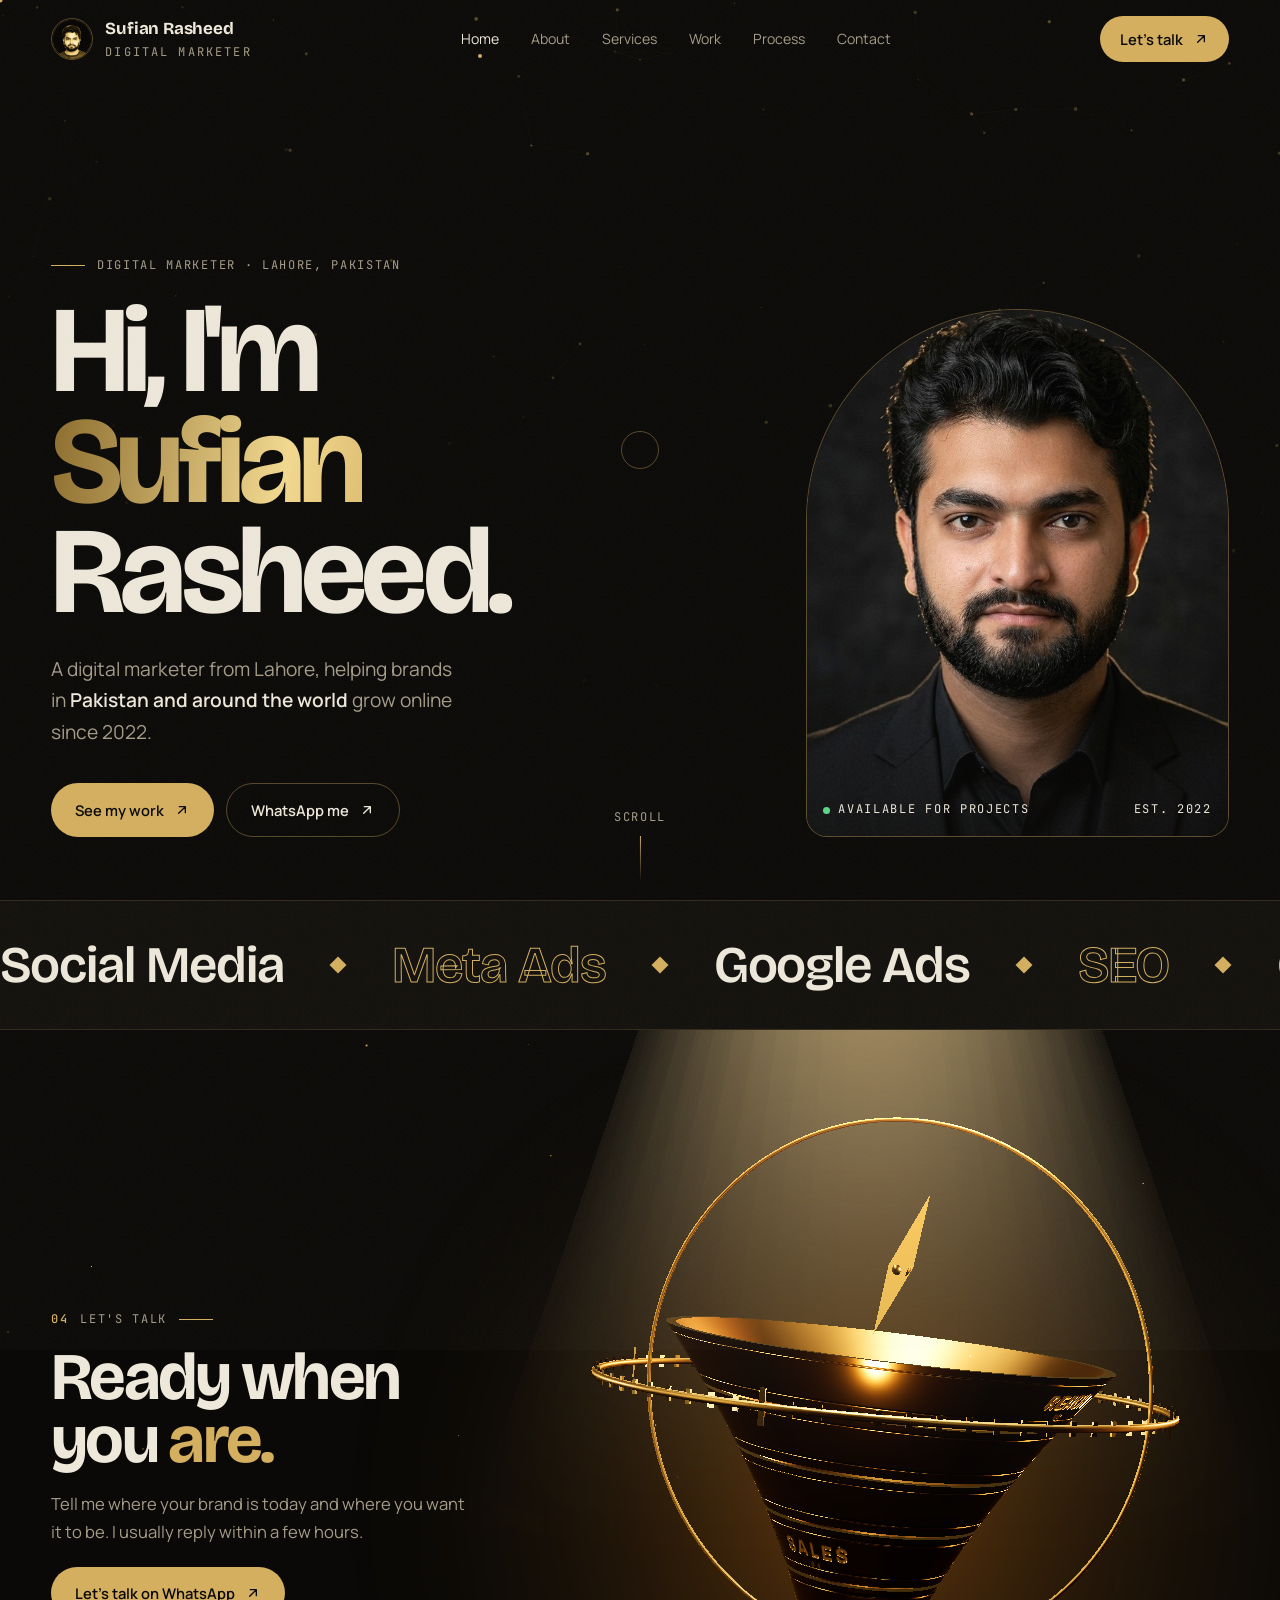
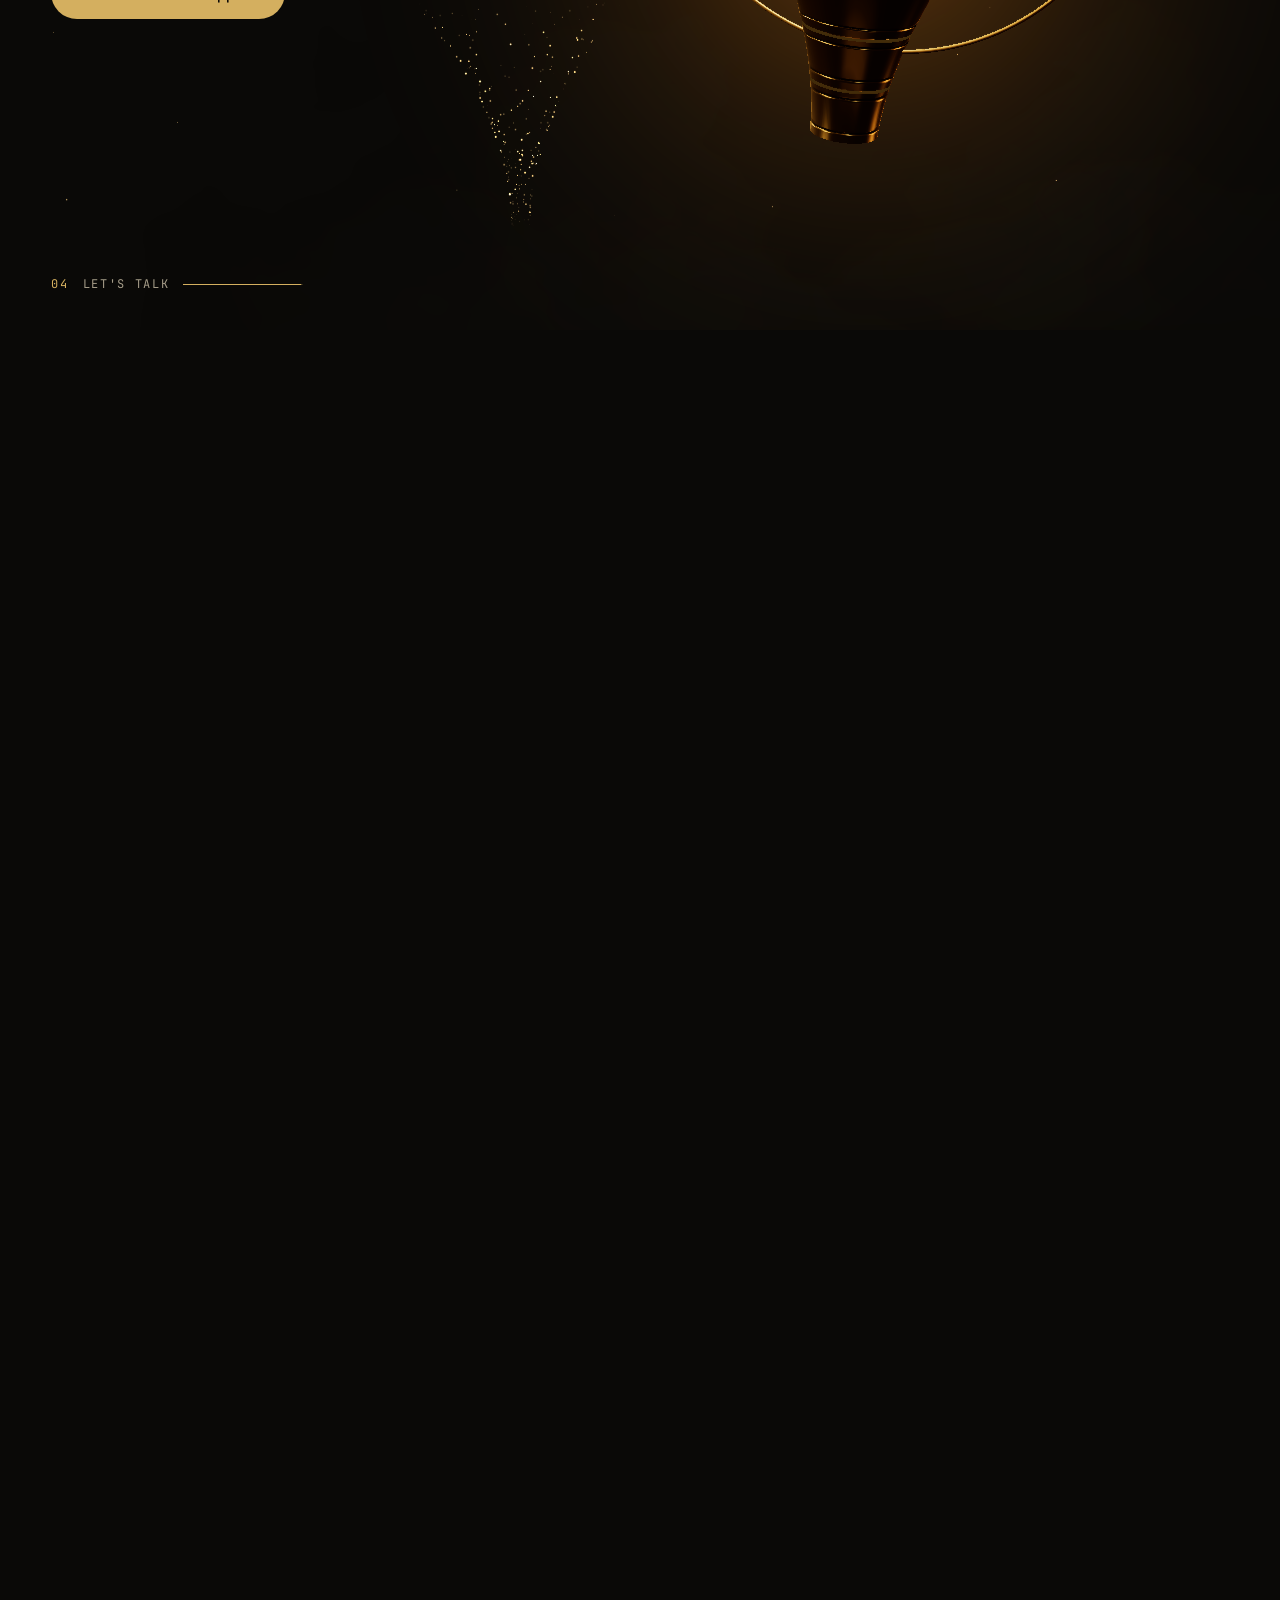
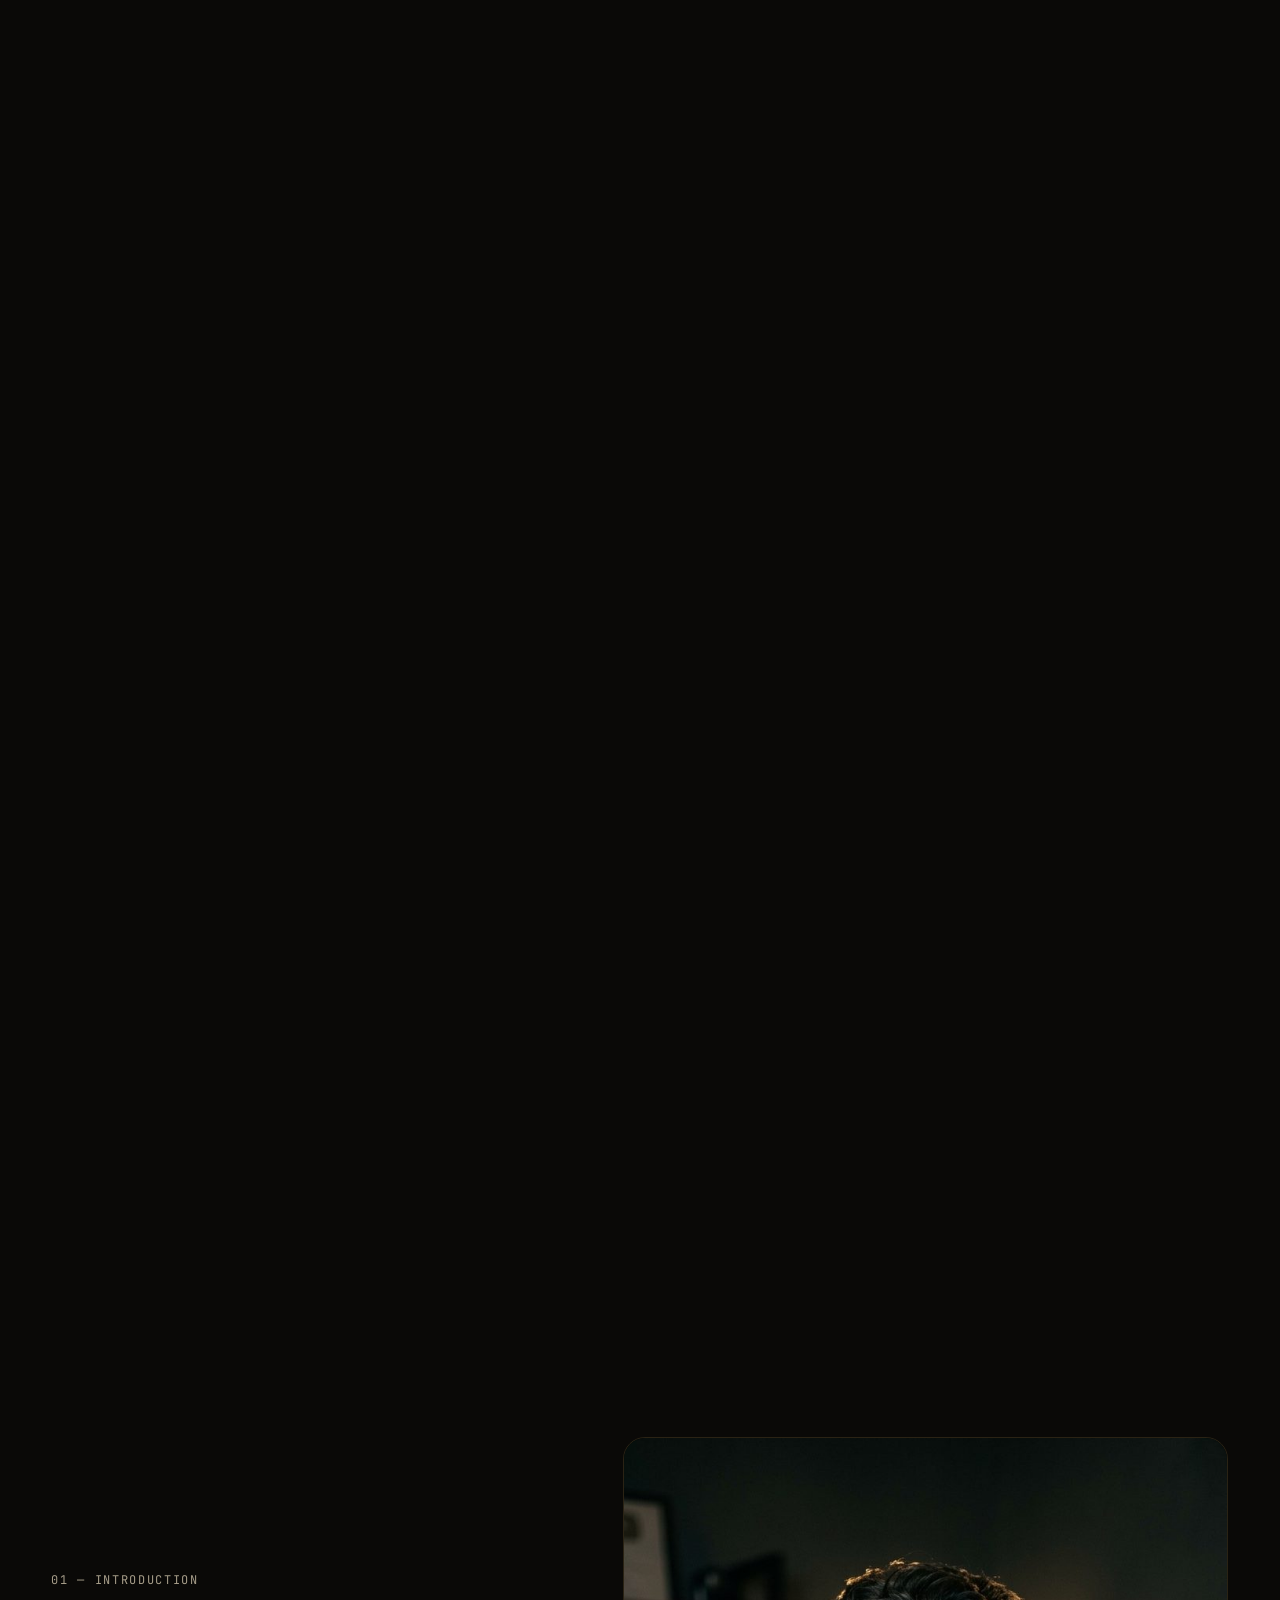
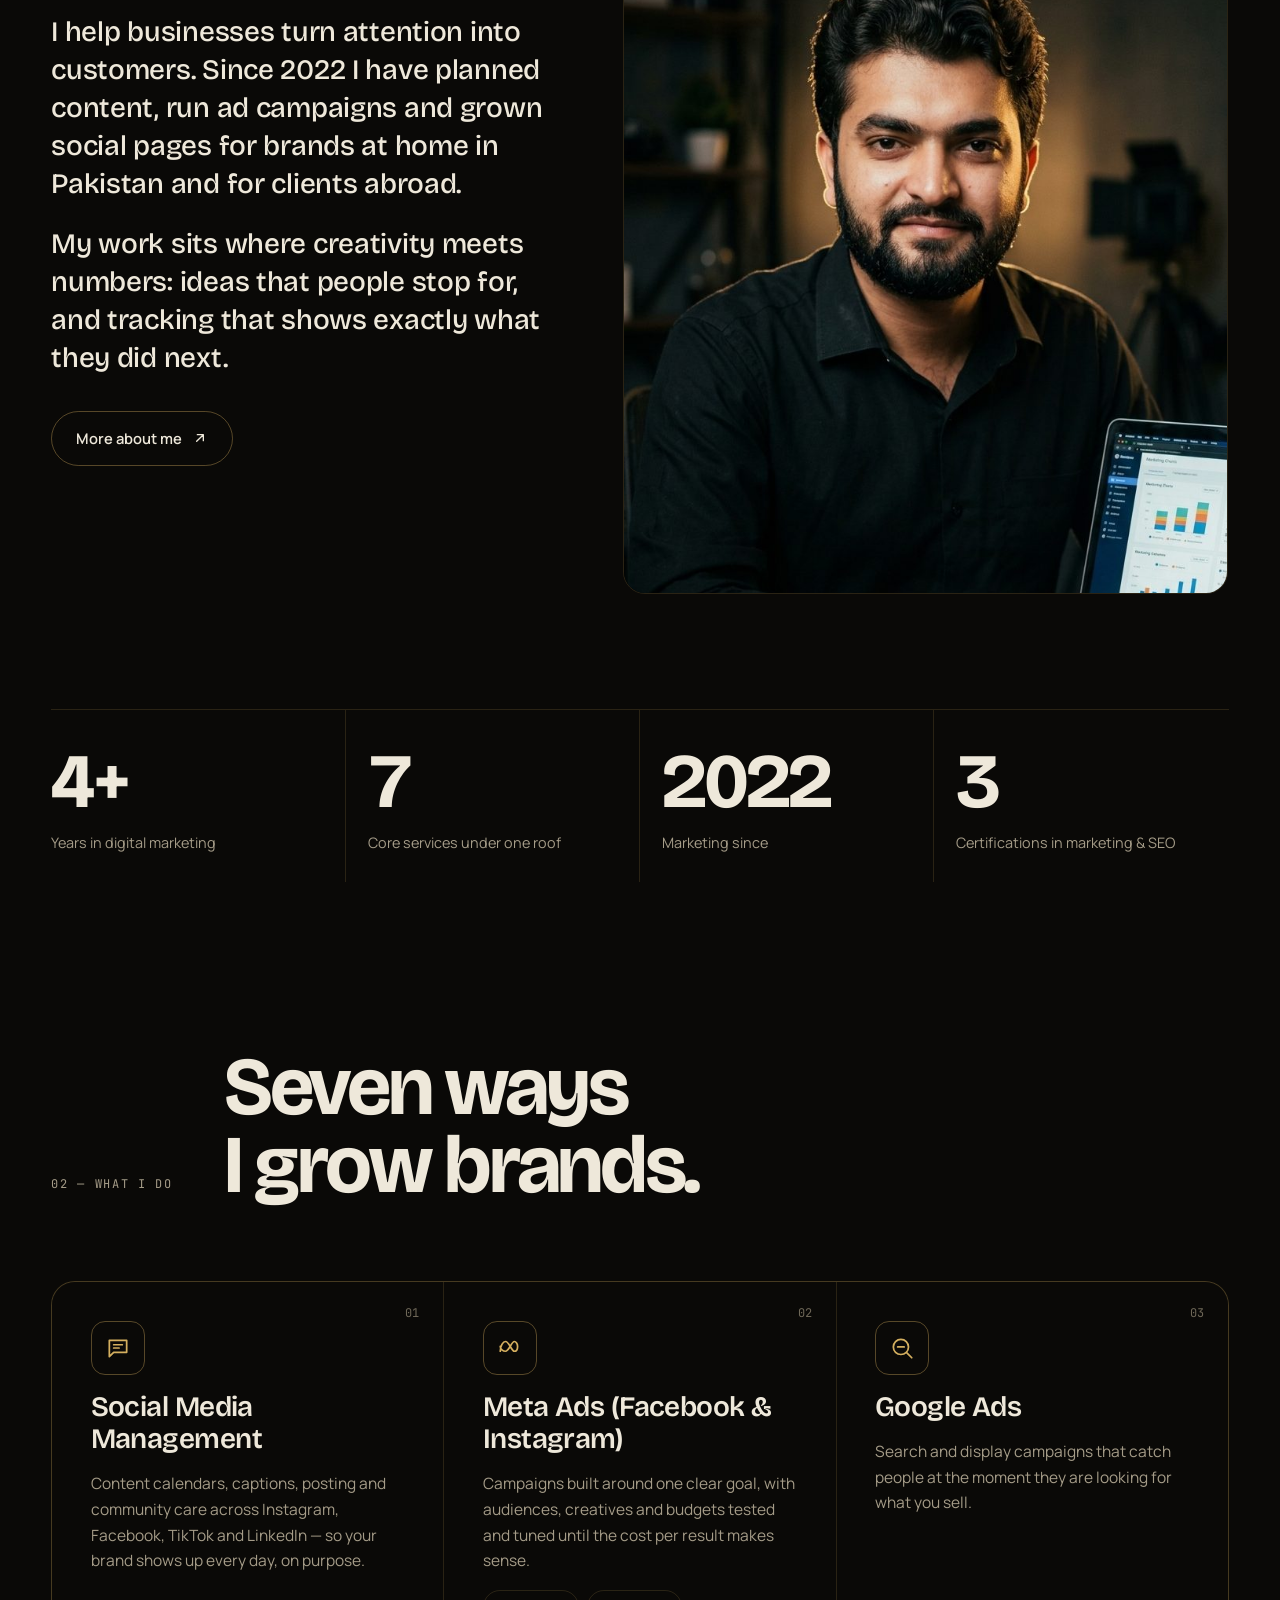
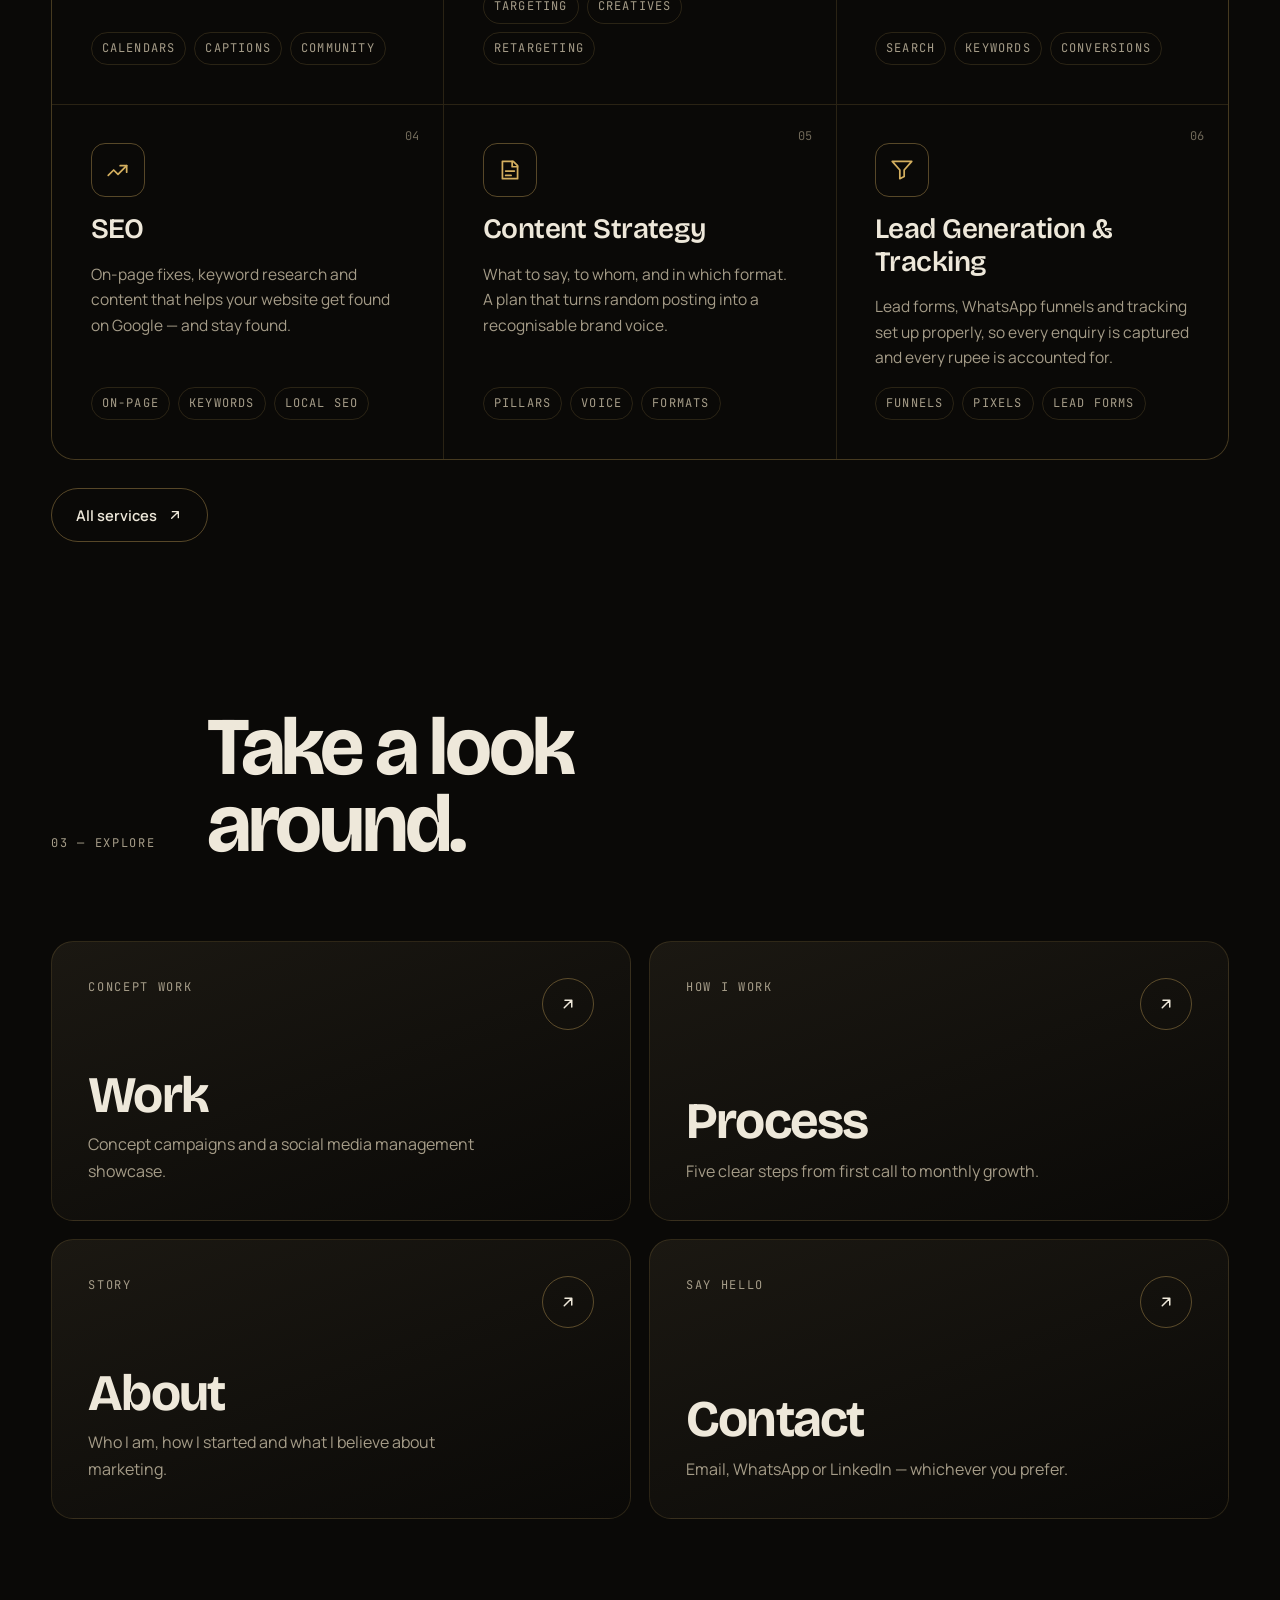
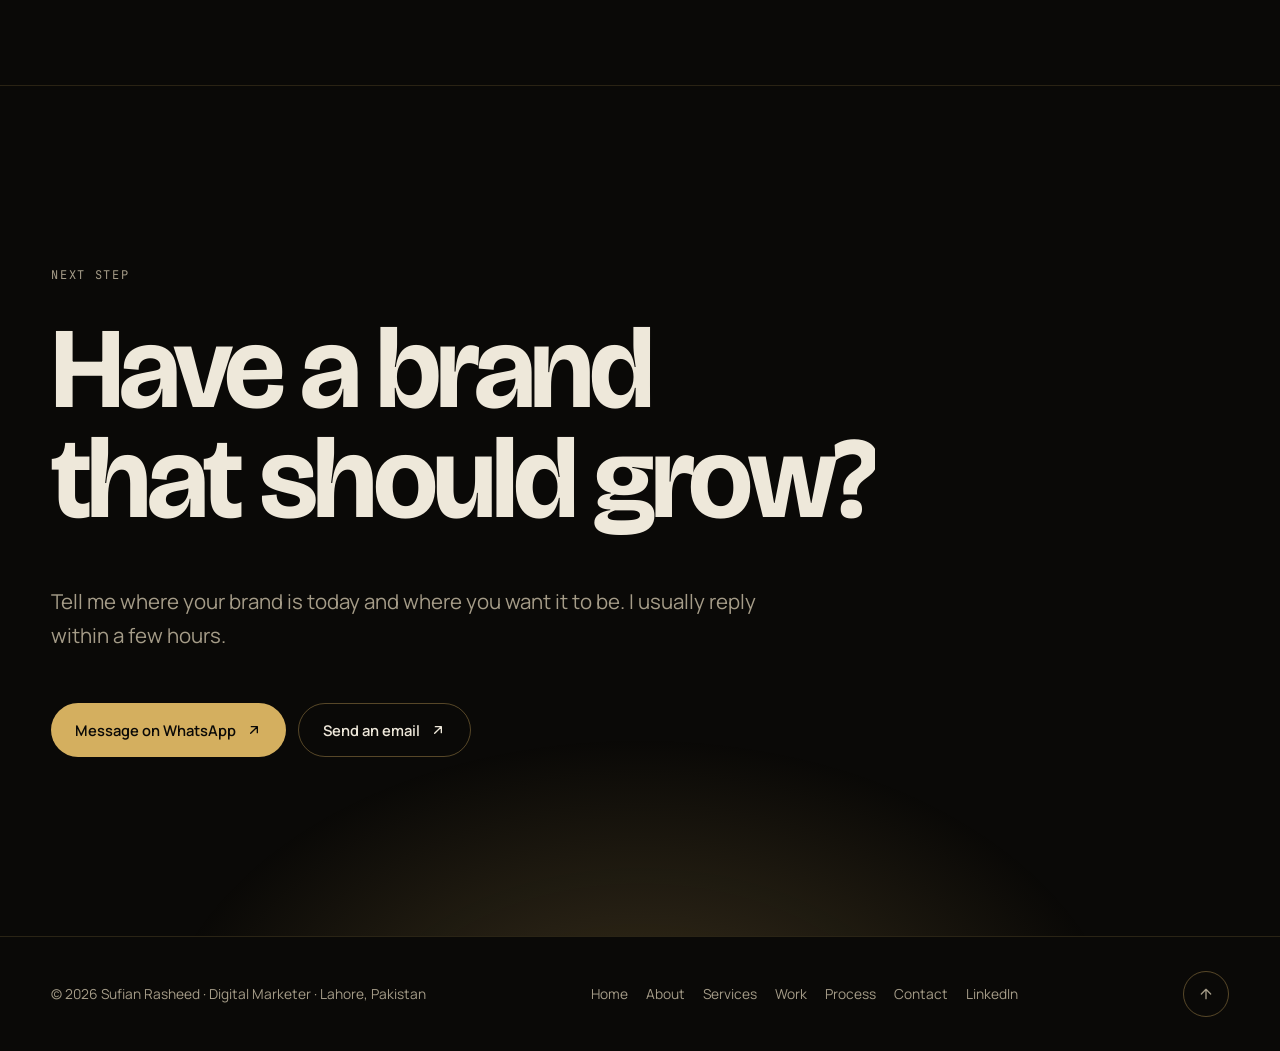
==== index.html @ e9efc665 "Cinematic gold funnel-compass: 4-chapter WebGL story on home, shared 3D runtime on inner pages, Abou" ====
<!doctype html>
<html lang="en">
<head>
<meta charset="utf-8">
<meta name="viewport" content="width=device-width, initial-scale=1, viewport-fit=cover">
<title>Sufian Rasheed | Digital Marketer in Lahore, Pakistan</title>
<meta name="description" content="Sufian Rasheed is a digital marketer in Lahore, Pakistan, helping brands grow with social media, Meta and Google Ads, SEO and lead generation since 2022.">
<meta name="theme-color" content="#0a0907">
<link rel="canonical" href="https://sufianrasheed.com/">
<meta property="og:type" content="profile">
<meta property="profile:first_name" content="Sufian">
<meta property="profile:last_name" content="Rasheed">
<meta property="og:site_name" content="Sufian Rasheed">
<meta property="og:locale" content="en_PK">
<meta property="og:title" content="Sufian Rasheed | Digital Marketer in Lahore, Pakistan">
<meta property="og:description" content="Sufian Rasheed is a digital marketer in Lahore, Pakistan, helping brands grow with social media, Meta and Google Ads, SEO and lead generation since 2022.">
<meta property="og:url" content="https://sufianrasheed.com/">
<meta property="og:image" content="https://sufianrasheed.com/assets/img/og.jpg">
<meta property="og:image:width" content="1200"><meta property="og:image:height" content="630">
<meta property="og:image:alt" content="Sufian Rasheed, digital marketer in Lahore, Pakistan">
<meta name="twitter:card" content="summary_large_image">
<meta name="twitter:title" content="Sufian Rasheed | Digital Marketer in Lahore, Pakistan">
<meta name="twitter:description" content="Sufian Rasheed is a digital marketer in Lahore, Pakistan, helping brands grow with social media, Meta and Google Ads, SEO and lead generation since 2022.">
<link rel="icon" type="image/png" sizes="32x32" href="assets/img/favicon-32.png">
<link rel="icon" type="image/png" sizes="192x192" href="assets/img/favicon-192.png">
<link rel="apple-touch-icon" href="assets/img/apple-touch-icon.png">
<link rel="preconnect" href="https://fonts.googleapis.com">
<link rel="preconnect" href="https://fonts.gstatic.com" crossorigin>
<link href="https://fonts.googleapis.com/css2?family=Bricolage+Grotesque:opsz,wght@12..96,500;12..96,600;12..96,700&family=JetBrains+Mono:wght@400;500&family=Manrope:wght@400;500;600;700&display=swap" rel="stylesheet">
<link rel="stylesheet" href="css/style.css?v=4">
<script>try{if(!matchMedia("(prefers-reduced-motion: reduce)").matches)document.documentElement.classList.add("sr-motion")}catch(e){}</script>
<script type="application/ld+json">{"@context":"https://schema.org","@graph":[{"@type":"Person","@id":"https://sufianrasheed.com/#person","name":"Sufian Rasheed","jobTitle":"Digital Marketer","description":"Digital marketer in Lahore, Pakistan working with brands in Pakistan and abroad since 2022.","image":"https://sufianrasheed.com/assets/img/portrait.jpg","url":"https://sufianrasheed.com/","email":"mailto:sufianrasheed3201@gmail.com","telephone":"+92 309 9352267","address":{"@type":"PostalAddress","addressLocality":"Lahore","addressRegion":"Punjab","addressCountry":"PK"},"homeLocation":{"@type":"City","name":"Lahore"},"knowsAbout":["Digital marketing","Social media management","Meta Ads","Facebook ads","Instagram ads","Google Ads","Search engine optimization","Content strategy","Lead generation","Conversion tracking","Performance reporting"],"knowsLanguage":["English","Urdu"],"hasCredential":[{"@type":"EducationalOccupationalCredential","name":"Social Media Marketing","credentialCategory":"Professional certification"},{"@type":"EducationalOccupationalCredential","name":"Search Engine Optimization","credentialCategory":"Professional certification"},{"@type":"EducationalOccupationalCredential","name":"MS Office","credentialCategory":"Professional certification"}],"makesOffer":[{"@type":"Offer","itemOffered":{"@type":"Service","name":"Social Media Management","areaServed":["Pakistan","Worldwide"]}},{"@type":"Offer","itemOffered":{"@type":"Service","name":"Meta Ads (Facebook & Instagram)","areaServed":["Pakistan","Worldwide"]}},{"@type":"Offer","itemOffered":{"@type":"Service","name":"Google Ads","areaServed":["Pakistan","Worldwide"]}},{"@type":"Offer","itemOffered":{"@type":"Service","name":"SEO","areaServed":["Pakistan","Worldwide"]}},{"@type":"Offer","itemOffered":{"@type":"Service","name":"Content Strategy","areaServed":["Pakistan","Worldwide"]}},{"@type":"Offer","itemOffered":{"@type":"Service","name":"Lead Generation & Tracking","areaServed":["Pakistan","Worldwide"]}},{"@type":"Offer","itemOffered":{"@type":"Service","name":"Performance Reports","areaServed":["Pakistan","Worldwide"]}}],"sameAs":["https://www.linkedin.com/in/sufianrasheed"]},{"@type":"WebSite","@id":"https://sufianrasheed.com/#website","url":"https://sufianrasheed.com/","name":"Sufian Rasheed","publisher":{"@id":"https://sufianrasheed.com/#person"},"inLanguage":"en"},{"@type":"ProfilePage","@id":"https://sufianrasheed.com/#page","url":"https://sufianrasheed.com/","name":"Sufian Rasheed | Digital Marketer in Lahore, Pakistan","description":"Sufian Rasheed is a digital marketer in Lahore, Pakistan, helping brands grow with social media, Meta and Google Ads, SEO and lead generation since 2022.","isPartOf":{"@id":"https://sufianrasheed.com/#website"},"inLanguage":"en","mainEntity":{"@id":"https://sufianrasheed.com/#person"}}]}</script>
<noscript><style>.loader,.curtain,.cursor{display:none!important}</style></noscript>
</head>
<body>
<div class="loader" aria-hidden="true"><div class="loader__inner">
  <img class="loader__logo" src="assets/img/logo.png" alt="">
  <div class="loader__name"><span>Sufian Rasheed</span></div>
  <div class="loader__bar"><i></i></div>
  <div class="loader__count">000</div>
</div></div>
<div class="curtain" aria-hidden="true"><i></i><i></i><i></i><i></i><i></i></div>
<div class="cursor" aria-hidden="true"><span>View</span></div><div class="cursor-dot" aria-hidden="true"></div>
<header class="hdr"><div class="wrap hdr__row">
  <a class="brand" href="index.html" aria-label="Sufian Rasheed, home"><img src="assets/img/logo.png" alt="" width="42" height="42"><span><b>Sufian Rasheed</b><small>Digital Marketer</small></span></a>
  <nav class="nav" aria-label="Main"><a href="index.html" aria-current="page">Home</a><a href="about.html">About</a><a href="services.html">Services</a><a href="work.html">Work</a><a href="process.html">Process</a><a href="contact.html">Contact</a></nav>
  <a class="btn btn--gold" href="https://wa.me/923099352267?text=Hi%20Sufian%2C%20I%20saw%20your%20portfolio%20and%20I%27d%20like%20to%20talk%20about%20growing%20my%20brand%20online." target="_blank" rel="noopener" data-magnetic>Let's talk <svg viewBox="0 0 24 24" fill="none" stroke="currentColor" stroke-width="2" stroke-linecap="round" stroke-linejoin="round" aria-hidden="true"><path d="M7 17L17 7M8 7h9v9"/></svg></a>
  <button class="burger" aria-label="Open menu" aria-expanded="false"><i></i><i></i></button>
</div></header>
<div class="mmenu" role="dialog" aria-label="Menu"><a class="big" href="index.html"><span>01</span>Home</a><a class="big" href="about.html"><span>02</span>About</a><a class="big" href="services.html"><span>03</span>Services</a><a class="big" href="work.html"><span>04</span>Work</a><a class="big" href="process.html"><span>05</span>Process</a><a class="big" href="contact.html"><span>06</span>Contact</a>
  <div class="mfoot"><a href="mailto:sufianrasheed3201@gmail.com">sufianrasheed3201@gmail.com</a><a href="https://wa.me/923099352267?text=Hi%20Sufian%2C%20I%20saw%20your%20portfolio%20and%20I%27d%20like%20to%20talk%20about%20growing%20my%20brand%20online." target="_blank" rel="noopener">WhatsApp +92 309 9352267</a><span>Lahore, Pakistan</span></div>
</div>
<main id="top">

<section class="hero">
  <div class="hero__media" aria-hidden="true">
    <canvas id="field"></canvas>
  </div>
  <div class="wrap hero__grid">
    <div>
      <h1 data-split><span class="mono h1-kw hero__eyebrow">Digital Marketer · Lahore, Pakistan</span><br>Hi, I'm<br><em class="gtext">Sufian</em><br>Rasheed.</h1>
      <p class="hero__lede">A digital marketer from Lahore, helping brands in <strong>Pakistan and around the world</strong> grow online since 2022.</p>
      <div class="hero__ctas">
        <a class="btn btn--gold" href="work.html" data-magnetic data-cursor="Work">See my work <svg viewBox="0 0 24 24" fill="none" stroke="currentColor" stroke-width="2" stroke-linecap="round" stroke-linejoin="round" aria-hidden="true"><path d="M7 17L17 7M8 7h9v9"/></svg></a>
        <a class="btn btn--ghost" href="https://wa.me/923099352267?text=Hi%20Sufian%2C%20I%20saw%20your%20portfolio%20and%20I%27d%20like%20to%20talk%20about%20growing%20my%20brand%20online." target="_blank" rel="noopener" data-magnetic data-cursor="Chat">WhatsApp me <svg viewBox="0 0 24 24" fill="none" stroke="currentColor" stroke-width="2" stroke-linecap="round" stroke-linejoin="round" aria-hidden="true"><path d="M7 17L17 7M8 7h9v9"/></svg></a>
      </div>
    </div>
    <figure class="portrait" style="margin:0">
      <img src="assets/img/portrait.jpg" alt="Portrait of Sufian Rasheed" width="768" height="1376" fetchpriority="high">
      <div class="orbit"></div>
      <figcaption class="portrait__tag"><span class="live">Available for projects</span><span>Est. 2022</span></figcaption>
    </figure>
  </div>
  <div class="scroll-cue mono"><span>Scroll</span><i></i></div>
</section>

<div class="marquee" aria-hidden="true"><div class="marquee__track">
  <span>Social Media</span><span>Meta Ads</span><span>Google Ads</span><span>SEO</span><span>Content Strategy</span><span>Lead Generation</span><span>Reporting</span><span>Social Media</span><span>Meta Ads</span><span>Google Ads</span><span>SEO</span><span>Content Strategy</span><span>Lead Generation</span><span>Reporting</span>
</div></div>

<section class="story" aria-label="How I grow brands, in four chapters">
  <div class="story__stage">
    <div class="story__view">
      <img class="story__still" src="assets/img/sculpture.webp" alt="" width="900" height="900" loading="lazy" decoding="async">
      <canvas class="story__gl" aria-hidden="true"></canvas>
    </div>
    <svg class="story__lines" aria-hidden="true" preserveAspectRatio="none"><line x1="0" y1="0" x2="0" y2="0"/><line x1="0" y1="0" x2="0" y2="0"/><line x1="0" y1="0" x2="0" y2="0"/><line x1="0" y1="0" x2="0" y2="0"/><line x1="0" y1="0" x2="0" y2="0"/><line x1="0" y1="0" x2="0" y2="0"/><line x1="0" y1="0" x2="0" y2="0"/></svg>
    <ul class="lbls" aria-hidden="true"><li class="lbl" style="--i:0"><span>01</span>Social Media Management</li><li class="lbl" style="--i:1"><span>02</span>Meta Ads</li><li class="lbl" style="--i:2"><span>03</span>Google Ads</li><li class="lbl" style="--i:3"><span>04</span>SEO</li><li class="lbl" style="--i:4"><span>05</span>Content Strategy</li><li class="lbl" style="--i:5"><span>06</span>Lead Generation &amp; Tracking</li><li class="lbl" style="--i:6"><span>07</span>Performance Reports</li></ul>
    <div class="story__copy">
      <article class="chap" data-name="Reveal">
        <span class="mono chap__eye"><b>01</b> Reveal</span>
        <h2 class="chap__h">Every brand<br>starts <span class="gold">unseen.</span></h2>
        <p>Great products get ignored every day. My job is to pull yours out of the noise and put it under the spotlight, in front of the people most likely to buy.</p>
      </article>
      <article class="chap" data-name="Rotate">
        <span class="mono chap__eye"><b>02</b> Rotate</span>
        <h2 class="chap__h">Four steps,<br>one <span class="gold">direction.</span></h2>
        <ol class="chap__steps">
          <li><b>Reach</b> <span>Scroll-stopping content and ads put your brand in front of the right people.</span></li>
          <li><b>Engagement</b> <span>Clear hooks and offers turn passive scrollers into curious visitors.</span></li>
          <li><b>Leads</b> <span>Forms, DMs and WhatsApp chats capture people who are ready to talk.</span></li>
          <li><b>Sales</b> <span>Follow-ups, retargeting and tracking help close the loop.</span></li>
        </ol>
      </article>
      <article class="chap" data-name="Split">
        <span class="mono chap__eye"><b>03</b> Split</span>
        <h2 class="chap__h">Seven services,<br>one <span class="gold">system.</span></h2>
        <p>Each ring is a service. They work best locked together: content feeds the ads, ads feed the leads, and tracking shows what actually worked.</p>
        <a class="chap__link" href="services.html" data-cursor="Open">See all services <svg viewBox="0 0 24 24" fill="none" stroke="currentColor" stroke-width="2" stroke-linecap="round" stroke-linejoin="round" aria-hidden="true"><path d="M7 17L17 7M8 7h9v9"/></svg></a>
      </article>
      <article class="chap" data-name="Let's talk">
        <span class="mono chap__eye"><b>04</b> Let's talk</span>
        <h2 class="chap__h">Ready when<br>you <span class="gold">are.</span></h2>
        <p>Tell me where your brand is today and where you want it to be. I usually reply within a few hours.</p>
        <div class="hero__ctas"><a class="btn btn--gold" href="https://wa.me/923099352267?text=Hi%20Sufian%2C%20I%20saw%20your%20portfolio%20and%20I%27d%20like%20to%20talk%20about%20growing%20my%20brand%20online." target="_blank" rel="noopener" data-magnetic data-cursor="Chat">Let's talk on WhatsApp <svg viewBox="0 0 24 24" fill="none" stroke="currentColor" stroke-width="2" stroke-linecap="round" stroke-linejoin="round" aria-hidden="true"><path d="M7 17L17 7M8 7h9v9"/></svg></a></div>
      </article>
    </div>
    <div class="hud mono" aria-hidden="true"><span class="hud__n">01</span><span class="hud__name">Reveal</span><span class="hud__bar"><i></i></span></div>
  </div>
</section>


<section class="sec"><div class="wrap intro">
  <div class="intro__text">
    <span class="mono">01 — Introduction</span>
    <p data-read style="margin-top:22px">I help businesses turn attention into customers. Since 2022 I have planned content, run ad campaigns and grown social pages for brands at home in Pakistan and for clients abroad.</p>
    <p data-read>My work sits where creativity meets numbers: ideas that people stop for, and tracking that shows exactly what they did next.</p>
    <a class="btn btn--ghost" href="about.html" data-magnetic style="margin-top:12px">More about me <svg viewBox="0 0 24 24" fill="none" stroke="currentColor" stroke-width="2" stroke-linecap="round" stroke-linejoin="round" aria-hidden="true"><path d="M7 17L17 7M8 7h9v9"/></svg></a>
  </div>
  <div class="intro__photo" data-reveal><img src="assets/img/desk.jpg" alt="Sufian Rasheed at work" width="768" height="1376" data-parallax loading="lazy" decoding="async"></div>
</div>
<div class="wrap" style="margin-top:clamp(60px,9vw,120px)"><div class="stats" data-stagger><div class="stat"><b data-count="4" data-suffix="+">4+</b><span>Years in digital marketing</span></div><div class="stat"><b data-count="7" data-suffix="">7</b><span>Core services under one roof</span></div><div class="stat"><b data-count="2022" data-suffix="">2022</b><span>Marketing since</span></div><div class="stat"><b data-count="3" data-suffix="">3</b><span>Certifications in marketing & SEO</span></div></div></div>
</section>

<section class="sec" style="padding-top:0"><div class="wrap">
  <div class="sec__head"><span class="mono">02 — What I do</span><h2 class="h2" data-split>Seven ways<br>I grow brands.</h2></div>
  <div class="svc-grid" data-stagger><article class="svc"><span class="svc__n">01</span><div class="svc__icon"><svg viewBox="0 0 24 24" fill="none" stroke="currentColor" stroke-width="1.6" stroke-linecap="round" stroke-linejoin="round" aria-hidden="true"><path d="M4 5h16v11H8l-4 4z"/><path d="M8 9h8M8 12h5"/></svg></div><h3 class="h3">Social Media Management</h3><p>Content calendars, captions, posting and community care across Instagram, Facebook, TikTok and LinkedIn — so your brand shows up every day, on purpose.</p><ul><li>Calendars</li><li>Captions</li><li>Community</li></ul></article>
<article class="svc"><span class="svc__n">02</span><div class="svc__icon"><svg viewBox="0 0 24 24" fill="none" stroke="currentColor" stroke-width="1.6" stroke-linecap="round" stroke-linejoin="round" aria-hidden="true"><path d="M3 15c0-5 2.5-9 5-9 3 0 5.5 9 8 9 2 0 3-2 3-4.5S17.5 6 16 6c-2.5 0-5 9-8 9-2.5 0-5-2-5-4.5"/></svg></div><h3 class="h3">Meta Ads (Facebook & Instagram)</h3><p>Campaigns built around one clear goal, with audiences, creatives and budgets tested and tuned until the cost per result makes sense.</p><ul><li>Targeting</li><li>Creatives</li><li>Retargeting</li></ul></article>
<article class="svc"><span class="svc__n">03</span><div class="svc__icon"><svg viewBox="0 0 24 24" fill="none" stroke="currentColor" stroke-width="1.6" stroke-linecap="round" stroke-linejoin="round" aria-hidden="true"><circle cx="11" cy="11" r="7"/><path d="M21 21l-4.5-4.5M8 11h6"/></svg></div><h3 class="h3">Google Ads</h3><p>Search and display campaigns that catch people at the moment they are looking for what you sell.</p><ul><li>Search</li><li>Keywords</li><li>Conversions</li></ul></article>
<article class="svc"><span class="svc__n">04</span><div class="svc__icon"><svg viewBox="0 0 24 24" fill="none" stroke="currentColor" stroke-width="1.6" stroke-linecap="round" stroke-linejoin="round" aria-hidden="true"><path d="M3 17l5-5 4 4 8-8"/><path d="M14 8h6v6"/></svg></div><h3 class="h3">SEO</h3><p>On-page fixes, keyword research and content that helps your website get found on Google — and stay found.</p><ul><li>On-page</li><li>Keywords</li><li>Local SEO</li></ul></article>
<article class="svc"><span class="svc__n">05</span><div class="svc__icon"><svg viewBox="0 0 24 24" fill="none" stroke="currentColor" stroke-width="1.6" stroke-linecap="round" stroke-linejoin="round" aria-hidden="true"><path d="M5 4h10l4 4v12H5z"/><path d="M14 4v5h5M8 13h8M8 17h5"/></svg></div><h3 class="h3">Content Strategy</h3><p>What to say, to whom, and in which format. A plan that turns random posting into a recognisable brand voice.</p><ul><li>Pillars</li><li>Voice</li><li>Formats</li></ul></article>
<article class="svc"><span class="svc__n">06</span><div class="svc__icon"><svg viewBox="0 0 24 24" fill="none" stroke="currentColor" stroke-width="1.6" stroke-linecap="round" stroke-linejoin="round" aria-hidden="true"><path d="M3 4h18l-7 8v6l-4 2v-8z"/></svg></div><h3 class="h3">Lead Generation & Tracking</h3><p>Lead forms, WhatsApp funnels and tracking set up properly, so every enquiry is captured and every rupee is accounted for.</p><ul><li>Funnels</li><li>Pixels</li><li>Lead forms</li></ul></article></div>
  <div style="margin-top:28px"><a class="btn btn--ghost" href="services.html" data-magnetic>All services <svg viewBox="0 0 24 24" fill="none" stroke="currentColor" stroke-width="2" stroke-linecap="round" stroke-linejoin="round" aria-hidden="true"><path d="M7 17L17 7M8 7h9v9"/></svg></a></div>
</div></section>

<section class="sec" style="padding-top:0"><div class="wrap">
  <div class="sec__head"><span class="mono">03 — Explore</span><h2 class="h2" data-split>Take a look<br>around.</h2></div>
  <div class="explore" data-stagger>
    <a class="xcard" href="work.html" data-cursor="Open"><div class="xcard__top"><span class="mono">Concept work</span><span class="arrow"><svg viewBox="0 0 24 24" fill="none" stroke="currentColor" stroke-width="2" stroke-linecap="round" stroke-linejoin="round" aria-hidden="true"><path d="M7 17L17 7M8 7h9v9"/></svg></span></div><div><h3>Work</h3><p>Concept campaigns and a social media management showcase.</p></div></a>
    <a class="xcard" href="process.html" data-cursor="Open"><div class="xcard__top"><span class="mono">How I work</span><span class="arrow"><svg viewBox="0 0 24 24" fill="none" stroke="currentColor" stroke-width="2" stroke-linecap="round" stroke-linejoin="round" aria-hidden="true"><path d="M7 17L17 7M8 7h9v9"/></svg></span></div><div><h3>Process</h3><p>Five clear steps from first call to monthly growth.</p></div></a>
    <a class="xcard" href="about.html" data-cursor="Open"><div class="xcard__top"><span class="mono">Story</span><span class="arrow"><svg viewBox="0 0 24 24" fill="none" stroke="currentColor" stroke-width="2" stroke-linecap="round" stroke-linejoin="round" aria-hidden="true"><path d="M7 17L17 7M8 7h9v9"/></svg></span></div><div><h3>About</h3><p>Who I am, how I started and what I believe about marketing.</p></div></a>
    <a class="xcard" href="contact.html" data-cursor="Open"><div class="xcard__top"><span class="mono">Say hello</span><span class="arrow"><svg viewBox="0 0 24 24" fill="none" stroke="currentColor" stroke-width="2" stroke-linecap="round" stroke-linejoin="round" aria-hidden="true"><path d="M7 17L17 7M8 7h9v9"/></svg></span></div><div><h3>Contact</h3><p>Email, WhatsApp or LinkedIn — whichever you prefer.</p></div></a>
  </div>
</div></section>
<section class="cta"><div class="cta__glow"></div><div class="wrap cta__inner">
  <span class="mono">Next step</span>
  <h2 class="h2" data-split>Have a brand<br>that should grow?</h2>
  <p class="lede" data-reveal>Tell me where your brand is today and where you want it to be. I usually reply within a few hours.</p>
  <div class="hero__ctas" data-reveal>
    <a class="btn btn--gold" href="https://wa.me/923099352267?text=Hi%20Sufian%2C%20I%20saw%20your%20portfolio%20and%20I%27d%20like%20to%20talk%20about%20growing%20my%20brand%20online." target="_blank" rel="noopener" data-magnetic data-cursor="Chat">Message on WhatsApp <svg viewBox="0 0 24 24" fill="none" stroke="currentColor" stroke-width="2" stroke-linecap="round" stroke-linejoin="round" aria-hidden="true"><path d="M7 17L17 7M8 7h9v9"/></svg></a>
    <a class="btn btn--ghost" href="mailto:sufianrasheed3201@gmail.com" data-magnetic data-cursor="Mail">Send an email <svg viewBox="0 0 24 24" fill="none" stroke="currentColor" stroke-width="2" stroke-linecap="round" stroke-linejoin="round" aria-hidden="true"><path d="M7 17L17 7M8 7h9v9"/></svg></a>
  </div>
</div></section>
</main>
<footer class="ftr"><div class="wrap ftr__row">
  <span>© <span data-year>2026</span> Sufian Rasheed · Digital Marketer · Lahore, Pakistan</span>
  <nav class="ftr__links" aria-label="Footer"><a href="index.html">Home</a><a href="about.html">About</a><a href="services.html">Services</a><a href="work.html">Work</a><a href="process.html">Process</a><a href="contact.html">Contact</a><a href="https://www.linkedin.com/in/sufianrasheed" target="_blank" rel="noopener">LinkedIn</a></nav>
  <button class="totop" aria-label="Back to top"><svg viewBox="0 0 24 24" fill="none" stroke="currentColor" stroke-width="2" stroke-linecap="round" stroke-linejoin="round" aria-hidden="true"><path d="M12 19V5M5 12l7-7 7 7"/></svg></button>
</div></footer>
<div class="toast" role="status" aria-live="polite"></div>
<script src="js/vendor/gsap.min.js"></script>
<script src="js/vendor/ScrollTrigger.min.js"></script>
<script src="js/vendor/lenis.min.js"></script>
<script src="js/main.js?v=4"></script>
<script type="module" src="js/sr3d.min.js?v=1"></script>
</body>
</html>
---- css/style.css ----
/* metric-matched fallbacks: less text reflow while web fonts load */
@font-face{font-family:"JetBrains Mono fb";src:local("Courier New"),local("CourierNewPSMT"),local("Liberation Mono"),local("DejaVu Sans Mono"),local("Menlo");size-adjust:100%;ascent-override:102%;descent-override:30%;line-gap-override:0%}
@font-face{font-family:"Manrope fb";src:local("Arial"),local("ArialMT"),local("Helvetica"),local("Liberation Sans");font-weight:100 550;size-adjust:102.1%}@font-face{font-family:"Manrope fb";src:local("Arial Bold"),local("Arial-BoldMT"),local("Helvetica Bold"),local("Liberation Sans Bold");font-weight:551 750;size-adjust:100.1%}@font-face{font-family:"Manrope fb";src:local("Arial Bold"),local("Arial-BoldMT"),local("Helvetica Bold"),local("Liberation Sans Bold");font-weight:751 1000;size-adjust:101.7%}@font-face{font-family:"Manrope fb";src:local("Arial"),local("ArialMT"),local("Helvetica"),local("Liberation Sans");font-weight:100 550;unicode-range:U+0030-0039;size-adjust:109.7%}@font-face{font-family:"Manrope fb";src:local("Arial Bold"),local("Arial-BoldMT"),local("Helvetica Bold"),local("Liberation Sans Bold");font-weight:551 750;unicode-range:U+0030-0039;size-adjust:118.3%}@font-face{font-family:"Manrope fb";src:local("Arial Bold"),local("Arial-BoldMT"),local("Helvetica Bold"),local("Liberation Sans Bold");font-weight:751 1000;unicode-range:U+0030-0039;size-adjust:121.2%}@font-face{font-family:"Bricolage Grotesque fb";src:local("Arial"),local("ArialMT"),local("Helvetica"),local("Liberation Sans");font-weight:100 550;size-adjust:105.2%}@font-face{font-family:"Bricolage Grotesque fb";src:local("Arial Bold"),local("Arial-BoldMT"),local("Helvetica Bold"),local("Liberation Sans Bold");font-weight:551 750;size-adjust:101.9%}@font-face{font-family:"Bricolage Grotesque fb";src:local("Arial Bold"),local("Arial-BoldMT"),local("Helvetica Bold"),local("Liberation Sans Bold");font-weight:751 1000;size-adjust:103.2%}@font-face{font-family:"Bricolage Grotesque fb";src:local("Arial"),local("ArialMT"),local("Helvetica"),local("Liberation Sans");font-weight:100 550;unicode-range:U+0030-0039;size-adjust:117.5%}@font-face{font-family:"Bricolage Grotesque fb";src:local("Arial Bold"),local("Arial-BoldMT"),local("Helvetica Bold"),local("Liberation Sans Bold");font-weight:551 750;unicode-range:U+0030-0039;size-adjust:119.7%}@font-face{font-family:"Bricolage Grotesque fb";src:local("Arial Bold"),local("Arial-BoldMT"),local("Helvetica Bold"),local("Liberation Sans Bold");font-weight:751 1000;unicode-range:U+0030-0039;size-adjust:120.5%}
/* Sufian Rasheed — personal portfolio
   Layout concept: a dark editorial stage lit by one warm gold source; big type, measured motion. */
:root{
  --ink:#0a0907;          /* page */
  --ink-2:#12100c;        /* raised surface */
  --ink-3:#1b1812;        /* cards */
  --line:rgba(212,175,95,.16);
  --line-strong:rgba(212,175,95,.38);
  --gold:#d4af5f;
  --gold-hi:#f3d98f;
  --gold-lo:#8a6a2a;
  --text:#eee8da;
  --muted:#a59c88;
  --dim:#6f6858;
  --display:"Bricolage Grotesque", "Bricolage Grotesque fb", "Arial Narrow", system-ui, sans-serif;
  --body:"Manrope", "Manrope fb", system-ui, -apple-system, "Segoe UI", sans-serif;
  --mono:"JetBrains Mono", "JetBrains Mono fb", ui-monospace, "SFMono-Regular", Menlo, monospace;
  --gutter:clamp(18px,4vw,56px);
  --max:1320px;
  --ease:cubic-bezier(.22,1,.36,1);
  color-scheme:dark;
}
*,*::before,*::after{box-sizing:border-box}
html{-webkit-text-size-adjust:100%;scroll-behavior:auto}
body{margin:0;background:var(--ink);color:var(--text);font-family:var(--body);font-size:16px;line-height:1.65;-webkit-font-smoothing:antialiased;overflow-x:hidden}
img,video{max-width:100%;display:block}
a{color:inherit;text-decoration:none}
button{font:inherit;color:inherit;background:none;border:0;cursor:pointer}
::selection{background:var(--gold);color:#000}
:focus-visible{outline:2px solid var(--gold);outline-offset:3px;border-radius:4px}
.wrap{width:100%;max-width:var(--max);margin-inline:auto;padding-inline:var(--gutter)}
.mono{font-family:var(--mono);font-size:.75rem;letter-spacing:.14em;text-transform:uppercase;color:var(--muted)}
.gold{color:var(--gold)}
.gtext{background:linear-gradient(100deg,var(--gold-lo) 0%,var(--gold-hi) 35%,var(--gold) 55%,var(--gold-hi) 75%,var(--gold-lo) 100%);background-size:220% 100%;-webkit-background-clip:text;background-clip:text;color:transparent;animation:sheen 7s linear infinite}
@keyframes sheen{to{background-position:-220% 0}}

/* grain */
body::after{content:"";position:fixed;inset:-50%;z-index:90;pointer-events:none;opacity:.05;background-image:url("data:image/svg+xml,%3Csvg xmlns='http://www.w3.org/2000/svg' width='160' height='160'%3E%3Cfilter id='n'%3E%3CfeTurbulence type='fractalNoise' baseFrequency='.9' numOctaves='3' stitchTiles='stitch'/%3E%3C/filter%3E%3Crect width='100%25' height='100%25' filter='url(%23n)'/%3E%3C/svg%3E");animation:grain 1s steps(6) infinite}
@keyframes grain{0%{transform:translate(0,0)}20%{transform:translate(-3%,2%)}40%{transform:translate(2%,-3%)}60%{transform:translate(-2%,-1%)}80%{transform:translate(3%,3%)}100%{transform:translate(0,0)}}

/* ---------- preloader ---------- */
.loader{position:fixed;inset:0;z-index:200;background:var(--ink);display:grid;place-items:center}
.loader__inner{display:grid;justify-items:center;gap:22px;width:min(360px,86vw)}
.loader__logo{width:92px;height:92px;border-radius:50%;opacity:0;transform:scale(.8)}
.loader__name{font-family:var(--display);font-weight:700;font-size:clamp(28px,5vw,46px);letter-spacing:-.02em;overflow:hidden;line-height:1.1}
.loader__name span{display:inline-block;transform:translateY(110%)}
.loader__bar{width:min(260px,60vw);height:1px;background:var(--line);position:relative;overflow:hidden}
.loader__bar i{position:absolute;inset:0;background:var(--gold);transform-origin:left;transform:scaleX(0)}
.loader__count{font-family:var(--mono);font-size:.75rem;color:var(--muted);letter-spacing:.2em}
html.loaded .loader{display:none}

/* ---------- page transition curtain ---------- */
.curtain{position:fixed;inset:0;z-index:150;pointer-events:none;display:grid;grid-template-columns:repeat(5,1fr)}
.curtain i{background:var(--ink-2);border-left:1px solid var(--line);transform:scaleY(0);transform-origin:bottom}
.curtain i:first-child{border-left:0}

/* ---------- cursor ---------- */
.cursor,.cursor-dot{position:fixed;top:0;left:0;z-index:180;pointer-events:none;border-radius:50%;transform:translate(-50%,-50%)}
.cursor{width:38px;height:38px;border:1px solid var(--line-strong);transition:width .35s var(--ease),height .35s var(--ease),background .35s,border-color .35s;display:grid;place-items:center}
.cursor span{font-family:var(--mono);font-size:9px;letter-spacing:.15em;color:#000;opacity:0;transition:opacity .2s}
.cursor.is-hover{width:74px;height:74px;background:var(--gold);border-color:var(--gold)}
.cursor.is-hover span{opacity:1}
.cursor-dot{width:5px;height:5px;background:var(--gold)}
@media (hover:none),(pointer:coarse){.cursor,.cursor-dot{display:none}}

/* ---------- header ---------- */
.hdr{position:fixed;inset:0 0 auto 0;z-index:100;padding-top:env(safe-area-inset-top,0px);transition:background .4s,backdrop-filter .4s,border-color .4s;border-bottom:1px solid transparent}
.hdr.is-solid{background:rgba(10,9,7,.72);backdrop-filter:blur(14px);-webkit-backdrop-filter:blur(14px);border-color:var(--line)}
.hdr__row{display:flex;align-items:center;justify-content:space-between;gap:20px;height:78px}
.brand{display:flex;align-items:center;gap:12px;min-width:0}
.brand img{width:42px;height:42px;border-radius:50%;border:1px solid var(--line-strong)}
.brand b{font-family:var(--display);font-weight:700;font-size:1.06rem;letter-spacing:-.01em;white-space:nowrap}
.brand small{display:block;font-family:var(--mono);font-size:.75rem;letter-spacing:.18em;color:var(--muted);text-transform:uppercase}
.nav{display:flex;gap:4px;align-items:center}
.nav a{position:relative;padding:9px 14px;font-size:.88rem;color:var(--muted);border-radius:999px;transition:color .3s}
.nav a:hover,.nav a[aria-current="page"]{color:var(--text)}
.nav a[aria-current="page"]::after{content:"";position:absolute;left:50%;bottom:2px;width:4px;height:4px;border-radius:50%;background:var(--gold);transform:translateX(-50%)}
.btn{position:relative;display:inline-flex;align-items:center;gap:10px;padding:14px 24px;border-radius:999px;font-weight:600;font-size:.92rem;overflow:hidden;isolation:isolate;white-space:nowrap}
.btn--gold{background:var(--gold);color:#0a0907}
.btn--gold::before{content:"";position:absolute;inset:0;background:var(--gold-hi);transform:translateY(101%);transition:transform .45s var(--ease);z-index:-1;border-radius:inherit}
.btn--gold:hover::before{transform:none}
.btn--ghost{border:1px solid var(--line-strong);color:var(--text)}
.btn--ghost::before{content:"";position:absolute;inset:0;background:var(--gold);transform:translateY(101%);transition:transform .45s var(--ease);z-index:-1}
.btn--ghost:hover{color:#0a0907}
.btn--ghost:hover::before{transform:none}
.btn svg{width:16px;height:16px;transition:transform .4s var(--ease)}
.btn:hover svg{transform:translate(3px,-3px)}
.hdr .btn{padding:11px 20px}
.burger{display:none;width:46px;height:46px;border-radius:50%;border:1px solid var(--line-strong);position:relative}
.burger i{position:absolute;left:14px;right:14px;height:1.5px;background:var(--text);transition:transform .4s var(--ease),top .4s var(--ease)}
.burger i:nth-child(1){top:19px}.burger i:nth-child(2){top:26px}
.menu-open .burger i:nth-child(1){top:22.5px;transform:rotate(45deg)}
.menu-open .burger i:nth-child(2){top:22.5px;transform:rotate(-45deg)}
.mmenu{position:fixed;inset:0;z-index:95;background:var(--ink);display:flex;flex-direction:column;justify-content:center;padding:100px var(--gutter) 40px;clip-path:circle(0% at calc(100% - 44px) 40px);transition:clip-path .8s var(--ease);visibility:hidden}
.menu-open .mmenu{clip-path:circle(150% at calc(100% - 44px) 40px);visibility:visible}
.mmenu a.big{font-family:var(--display);font-size:clamp(40px,11vw,64px);font-weight:700;letter-spacing:-.03em;line-height:1.15;display:flex;align-items:baseline;gap:14px}
.mmenu a.big span{font-family:var(--mono);font-size:.75rem;color:var(--gold);letter-spacing:.1em}
.mmenu .mfoot{margin-top:40px;display:grid;gap:6px;color:var(--muted);font-size:.9rem}.mfoot a{display:inline-flex;align-items:center;min-height:28px}
@media (max-width:900px){.nav,.hdr .btn{display:none}.burger{display:block}}

/* ---------- reveal primitives ---------- */
.split-line{display:block;overflow:hidden;padding-bottom:.06em;margin-bottom:-.06em}
.split-line>span{display:inline-block;will-change:transform}
[data-reveal]{will-change:transform,opacity}

/* ---------- hero (home) ---------- */
.hero{position:relative;min-height:100svh;display:flex;align-items:flex-end;padding-top:110px;overflow:hidden}
.hero__media{position:absolute;inset:0;z-index:0}
.hero__media video,.hero__media canvas{position:absolute;inset:0;width:100%;height:100%;object-fit:cover}
.hero__media video{opacity:.55}
.hero__media::after{content:"";position:absolute;inset:0;background:radial-gradient(120% 80% at 70% 30%,transparent 0%,rgba(10,9,7,.55) 55%,var(--ink) 100%),linear-gradient(to bottom,rgba(10,9,7,.2),var(--ink) 96%)}
.hero__grid{position:relative;z-index:2;display:grid;grid-template-columns:1.25fr .75fr;gap:clamp(24px,4vw,64px);align-items:end;padding-bottom:clamp(40px,7vh,80px);width:100%}
.hero__eyebrow{display:flex;align-items:center;gap:12px;margin-bottom:22px}
.hero__eyebrow::before{content:"";width:34px;height:1px;background:var(--gold)}
.hero h1{font-family:var(--display);font-weight:700;font-size:clamp(46px,9.6vw,150px);line-height:.9;letter-spacing:-.045em;margin:0}
.hero h1 em{font-style:normal}
.hero__lede{max-width:34ch;font-size:clamp(17px,1.5vw,20px);color:var(--muted);margin:26px 0 34px}
.hero__lede strong{color:var(--text);font-weight:600}
.hero__ctas{display:flex;flex-wrap:wrap;gap:12px}
.portrait{position:relative;justify-self:end;width:min(100%,430px);aspect-ratio:4/5;border-radius:220px 220px 22px 22px;overflow:hidden;border:1px solid var(--line-strong);background:var(--ink-2)}
.portrait img{width:100%;height:100%;object-fit:cover;object-position:50% 18%;transform:scale(1.08)}
.portrait::after{content:"";position:absolute;inset:0;background:linear-gradient(to top,rgba(10,9,7,.65),transparent 40%);pointer-events:none}
.portrait__tag{position:absolute;left:16px;right:16px;bottom:16px;z-index:2;display:flex;justify-content:space-between;align-items:center;gap:10px;font-family:var(--mono);font-size:.75rem;letter-spacing:.14em;text-transform:uppercase}
.live{display:inline-flex;align-items:center;gap:8px}
.live::before{content:"";width:7px;height:7px;border-radius:50%;background:#5bd68a;box-shadow:0 0 0 0 rgba(91,214,138,.6);animation:pulse 2s infinite}
@keyframes pulse{70%{box-shadow:0 0 0 10px rgba(91,214,138,0)}100%{box-shadow:0 0 0 0 rgba(91,214,138,0)}}
.orbit{position:absolute;inset:-14px;border-radius:inherit;border:1px dashed var(--line);pointer-events:none}
.scroll-cue{position:absolute;left:50%;bottom:18px;z-index:3;transform:translateX(-50%);display:grid;justify-items:center;gap:8px}
.scroll-cue i{width:1px;height:46px;background:linear-gradient(var(--gold),transparent);animation:cue 2.2s var(--ease) infinite;transform-origin:top}
@keyframes cue{0%{transform:scaleY(0)}50%{transform:scaleY(1)}100%{transform:scaleY(1);opacity:0}}
@media (max-width:900px){
  .hero{align-items:flex-start;padding-top:96px}
  .hero__grid{grid-template-columns:1fr;gap:28px;padding-bottom:90px}
  .portrait{justify-self:start;width:min(64vw,300px);order:-1;border-radius:170px 170px 18px 18px}
  .scroll-cue{display:none}
}

/* ---------- marquee ---------- */
.marquee{border-block:1px solid var(--line);overflow:hidden;padding:22px 0;background:var(--ink-2)}
.marquee__track{display:flex;gap:48px;width:max-content;animation:mq 38s linear infinite}
.marquee:hover .marquee__track{animation-play-state:paused}
.marquee span{font-family:var(--display);font-size:clamp(26px,4vw,52px);font-weight:600;letter-spacing:-.02em;white-space:nowrap;display:flex;align-items:center;gap:48px;color:var(--text)}
.marquee span:nth-child(even){-webkit-text-stroke:1px var(--gold);color:transparent}
.marquee span::after{content:"";width:12px;height:12px;background:var(--gold);transform:rotate(45deg)}
@keyframes mq{to{transform:translateX(-50%)}}

/* ---------- sections ---------- */
.sec{padding-block:clamp(80px,13vw,170px);position:relative}
.sec__head{display:grid;grid-template-columns:auto 1fr;gap:clamp(16px,4vw,60px);align-items:end;margin-bottom:clamp(40px,6vw,80px)}
.sec__head .mono{padding-bottom:10px}
.h2{font-family:var(--display);font-weight:700;font-size:clamp(36px,6.4vw,92px);line-height:.95;letter-spacing:-.04em;margin:0;text-wrap:balance}
.h3{font-family:var(--display);font-weight:600;font-size:clamp(22px,2.2vw,30px);letter-spacing:-.02em;line-height:1.15;margin:0}
.lede{font-size:clamp(17px,1.6vw,21px);color:var(--muted);max-width:60ch}
@media (max-width:700px){.sec__head{grid-template-columns:1fr}}

/* ---------- page hero (inner pages) ---------- */
.phero{padding-top:clamp(140px,22vh,220px);padding-bottom:clamp(40px,7vw,90px);position:relative;overflow:hidden}
.phero .h1{font-family:var(--display);font-weight:700;font-size:clamp(52px,12vw,180px);line-height:.88;letter-spacing:-.055em;margin:18px 0 0}
.phero .lede{margin-top:28px}
.phero__glow{position:absolute;width:60vmax;height:60vmax;right:-20vmax;top:-30vmax;border-radius:50%;background:radial-gradient(circle,rgba(212,175,95,.22),transparent 60%);filter:blur(10px);pointer-events:none}

/* ---------- stats ---------- */
.stats{display:grid;grid-template-columns:repeat(4,1fr);border-top:1px solid var(--line)}
.stat{padding:34px 20px 28px 0;border-right:1px solid var(--line);min-width:0}
.stat:last-child{border-right:0}
.stat b{display:block;font-family:var(--display);font-size:clamp(42px,6vw,84px);font-weight:700;letter-spacing:-.04em;line-height:1;font-variant-numeric:tabular-nums}
.stat span{display:block;margin-top:10px;color:var(--muted);font-size:.9rem}
.stat:not(:first-child){padding-left:22px}
@media (max-width:800px){.stats{grid-template-columns:repeat(2,1fr)}.stat:nth-child(2){border-right:0}.stat:nth-child(3){padding-left:0}.stat:nth-child(n+3){border-top:1px solid var(--line)}}

/* ---------- intro split (home) ---------- */
.intro{display:grid;grid-template-columns:.9fr 1.1fr;gap:clamp(30px,6vw,100px);align-items:center}
.intro__text p{font-size:clamp(20px,2.2vw,30px);line-height:1.35;letter-spacing:-.01em;font-family:var(--display);font-weight:500;margin:0 0 22px}
.intro__text p .w{opacity:.18;transition:opacity .3s}
.intro__photo{position:relative;border-radius:22px;overflow:hidden;aspect-ratio:4/5;border:1px solid var(--line)}
.intro__photo img{width:100%;height:120%;object-fit:cover;object-position:50% 20%}
@media (max-width:900px){.intro{grid-template-columns:1fr}.intro__photo{max-width:420px}}

/* ---------- service cards ---------- */
.svc-grid{display:grid;grid-template-columns:repeat(3,1fr);gap:1px;background:var(--line);border:1px solid var(--line);border-radius:24px;overflow:hidden}
.svc{position:relative;background:var(--ink);padding:clamp(26px,3vw,40px);min-height:300px;display:flex;flex-direction:column;gap:16px;overflow:hidden;min-width:0}
.svc::before{content:"";position:absolute;width:420px;height:420px;border-radius:50%;left:var(--mx,50%);top:var(--my,50%);transform:translate(-50%,-50%);background:radial-gradient(circle,rgba(212,175,95,.16),transparent 60%);opacity:0;transition:opacity .4s;pointer-events:none}
.svc:hover::before{opacity:1}
.svc__icon{width:54px;height:54px;border-radius:14px;border:1px solid var(--line-strong);display:grid;place-items:center;color:var(--gold)}
.svc__icon svg{width:26px;height:26px}
.svc p{color:var(--muted);margin:0;font-size:.97rem}
.svc ul{list-style:none;margin:auto 0 0;padding:0;display:flex;flex-wrap:wrap;gap:8px}
.svc li{font-family:var(--mono);font-size:.75rem;letter-spacing:.1em;text-transform:uppercase;padding:6px 10px;border:1px solid var(--line);border-radius:999px;color:var(--muted)}
.svc__n{position:absolute;top:22px;right:24px;font-family:var(--mono);font-size:.75rem;color:var(--dim)}
@media (max-width:1000px){.svc-grid{grid-template-columns:repeat(2,1fr)}}
@media (max-width:640px){.svc-grid{grid-template-columns:1fr}.svc{min-height:0}}

/* ---------- link cards (home preview of pages) ---------- */
.explore{display:grid;grid-template-columns:repeat(2,1fr);gap:18px}
.xcard{position:relative;display:flex;flex-direction:column;justify-content:space-between;gap:40px;padding:clamp(24px,3vw,36px);border:1px solid var(--line);border-radius:22px;min-height:240px;overflow:hidden;background:linear-gradient(160deg,var(--ink-3),var(--ink))}
.xcard:hover{border-color:var(--line-strong)}
.xcard__top{display:flex;justify-content:space-between;align-items:flex-start;gap:16px}
.xcard .arrow{width:52px;height:52px;border-radius:50%;border:1px solid var(--line-strong);display:grid;place-items:center;transition:background .4s,transform .5s var(--ease);flex:none}
.xcard:hover .arrow{background:var(--gold);color:#000;transform:rotate(-45deg)}
.xcard .arrow svg{width:18px;height:18px}
.xcard h3{font-family:var(--display);font-size:clamp(30px,4vw,54px);letter-spacing:-.035em;line-height:1;margin:0;font-weight:700}
.xcard p{margin:10px 0 0;color:var(--muted);max-width:40ch}
@media (max-width:700px){.explore{grid-template-columns:1fr}}

/* ---------- funnel ---------- */
.funnel-wrap{position:relative;border:1px solid var(--line);border-radius:28px;background:radial-gradient(100% 120% at 50% 0%,rgba(212,175,95,.08),transparent 60%),var(--ink-2);padding:clamp(18px,3vw,40px);overflow:hidden}
.funnel{display:grid;grid-template-columns:repeat(4,1fr);gap:clamp(8px,1.4vw,18px);align-items:end}
.fstage{position:relative;display:flex;flex-direction:column;gap:10px;min-width:0}
.fbar{position:relative;border-radius:16px;background:linear-gradient(180deg,rgba(212,175,95,.22),rgba(212,175,95,.04));border:1px solid var(--line-strong);overflow:hidden;height:var(--h);min-height:60px;display:flex;align-items:flex-end;padding:16px}
.fbar::before{content:"";position:absolute;inset:0;background:linear-gradient(180deg,var(--gold-hi),var(--gold));transform-origin:bottom;transform:scaleY(var(--fill,0));opacity:.85;transition:transform 1.4s var(--ease)}
.fbar b{position:relative;font-family:var(--display);font-size:clamp(20px,2.4vw,34px);color:#0a0907;letter-spacing:-.03em;font-variant-numeric:tabular-nums;line-height:1}
.fstage h3{margin:4px 0 0;font-family:var(--display);font-size:clamp(18px,1.8vw,24px);letter-spacing:-.02em}
.fstage p{margin:0;color:var(--muted);font-size:.9rem}
.fstage .mono{font-size:.75rem}
.flow-canvas{position:absolute;inset:0;pointer-events:none}
@media (max-width:760px){
  .funnel{grid-template-columns:1fr;gap:14px}
  .fstage{display:grid;grid-template-columns:120px 1fr;gap:4px 16px;align-items:center}
  .fbar{padding:12px}.fbar b{font-size:20px}
  .fbar{height:auto;min-height:84px;width:var(--w);grid-row:span 3}
  .fstage h3,.fstage p,.fstage .mono{grid-column:2}
}

/* ---------- process steps ---------- */
.steps{display:grid;gap:0;border-top:1px solid var(--line)}
.step{display:grid;grid-template-columns:120px 1fr 1.2fr;gap:clamp(16px,4vw,60px);padding:clamp(28px,4vw,48px) 0;border-bottom:1px solid var(--line);align-items:start}
.step__n{font-family:var(--display);font-size:clamp(44px,5vw,72px);font-weight:700;line-height:1;letter-spacing:-.04em;-webkit-text-stroke:1px var(--gold);color:transparent}
.step p{margin:0;color:var(--muted)}
@media (max-width:760px){.step{grid-template-columns:1fr;gap:10px}}

/* ---------- timeline (about) ---------- */
.about-grid{display:grid;grid-template-columns:.8fr 1.2fr;gap:clamp(30px,6vw,100px);align-items:start}
.about-photo{position:sticky;top:110px;border-radius:22px;overflow:hidden;border:1px solid var(--line);aspect-ratio:4/5}
.about-photo img{width:100%;height:100%;object-fit:cover;object-position:50% 15%}
.about-copy p{font-size:clamp(18px,1.6vw,21px);color:var(--muted);margin:0 0 22px}
.about-copy p strong{color:var(--text);font-weight:600}
.tl{position:relative;margin-top:50px;padding-left:28px;border-left:1px solid var(--line)}
.tl__item{position:relative;padding-bottom:36px}
.tl__item::before{content:"";position:absolute;left:-33px;top:6px;width:9px;height:9px;border-radius:50%;background:var(--ink);border:2px solid var(--gold)}
.tl__item h3{margin:6px 0 6px;font-family:var(--display);font-size:clamp(20px,2vw,26px);letter-spacing:-.02em}
.tl__item p{margin:0;color:var(--muted)}
.certs{display:grid;grid-template-columns:repeat(3,1fr);gap:14px;margin-top:20px}
.cert{border:1px solid var(--line);border-radius:18px;padding:22px;background:var(--ink-2);display:grid;gap:12px;min-width:0}
.cert svg{width:28px;height:28px;color:var(--gold)}
.cert b{font-family:var(--display);font-size:1.15rem;letter-spacing:-.01em}
.cert span{color:var(--muted);font-size:.88rem}
.values{display:grid;grid-template-columns:repeat(3,1fr);gap:14px}
.value{padding:26px;border-radius:18px;border:1px solid var(--line);min-width:0}
.value h3{margin:12px 0 8px;font-family:var(--display);font-size:1.3rem;letter-spacing:-.02em}
.value p{margin:0;color:var(--muted);font-size:.95rem}
@media (max-width:900px){.about-grid{grid-template-columns:1fr}.about-photo{position:relative;top:0;max-width:440px}.certs,.values{grid-template-columns:1fr}}

/* ---------- work page ---------- */
.notice{display:inline-flex;align-items:center;gap:10px;padding:10px 16px;border:1px solid var(--line-strong);border-radius:999px;font-size:.86rem;color:var(--muted)}
.notice b{color:var(--gold);font-weight:600}
.filters{display:flex;flex-wrap:wrap;gap:8px;margin-bottom:30px}
.chip{padding:10px 18px;border-radius:999px;border:1px solid var(--line);font-size:.86rem;color:var(--muted);transition:all .3s}
.chip.is-on,.chip:hover{border-color:var(--gold);color:var(--text)}
.chip.is-on{background:var(--gold);color:#0a0907}
.posts{display:grid;grid-template-columns:repeat(3,1fr);gap:18px}
.post{position:relative;border-radius:18px;overflow:hidden;border:1px solid var(--line);background:var(--ink-2);min-width:0}
.post figure{margin:0;aspect-ratio:1/1;overflow:hidden}
.post img{width:100%;height:100%;object-fit:cover;transition:transform 1s var(--ease)}
.post:hover img{transform:scale(1.06)}
.post figcaption{display:flex;justify-content:space-between;align-items:center;gap:12px;padding:14px 16px;border-top:1px solid var(--line)}
.post figcaption b{font-size:.92rem;font-weight:600}
.post .tag{font-family:var(--mono);font-size:.75rem;letter-spacing:.14em;text-transform:uppercase;padding:5px 9px;border-radius:999px;border:1px solid var(--line-strong);color:var(--gold);white-space:nowrap}
.post.is-hidden{display:none}
@media (min-width:1101px){.posts{grid-template-columns:repeat(4,1fr)}}
@media (max-width:900px){.posts{grid-template-columns:repeat(2,1fr)}}
@media (max-width:560px){.posts{gap:10px}.post figcaption{padding:10px;flex-direction:column;align-items:flex-start;gap:6px}.post figcaption b{font-size:.8rem}}

/* SMM showcase */
.smm{display:grid;grid-template-columns:1.1fr .9fr;gap:22px;align-items:stretch}
.panel{border:1px solid var(--line);border-radius:24px;background:var(--ink-2);padding:clamp(18px,2.4vw,30px);min-width:0;overflow:hidden}
.panel__head{display:flex;justify-content:space-between;align-items:center;gap:12px;margin-bottom:20px;flex-wrap:wrap}
.cal{display:grid;grid-template-columns:repeat(7,minmax(0,1fr));gap:6px}
.cal__d{font-family:var(--mono);font-size:.75rem;letter-spacing:.12em;color:var(--dim);text-align:center;padding-bottom:4px}
.cal__c{aspect-ratio:1/1.1;border-radius:10px;border:1px solid var(--line);padding:6px;display:flex;flex-direction:column;gap:4px;min-width:0;background:var(--ink)}
.cal__c em{font-style:normal;font-family:var(--mono);font-size:.75rem;color:var(--dim)}
.pill{display:block;border-radius:5px;height:6px}
.pill.reel{background:var(--gold)}.pill.post{background:#7c6a46}.pill.story{background:#4b4232}.pill.ad{background:#c96b3c}
.legend{display:flex;flex-wrap:wrap;gap:14px;margin-top:16px;font-size:.78rem;color:var(--muted)}
.legend span{display:inline-flex;align-items:center;gap:6px}
.legend i{width:14px;height:6px;border-radius:3px;display:inline-block}
.phone{width:min(100%,320px);margin-inline:auto;border-radius:36px;border:1px solid var(--line-strong);background:#000;padding:12px;box-shadow:0 30px 80px -30px rgba(212,175,95,.35)}
.phone__screen{border-radius:26px;overflow:hidden;background:#0d0c0a}
.ig-top{display:flex;align-items:center;gap:10px;padding:14px 14px 10px}
.ig-top .av{width:44px;height:44px;border-radius:50%;padding:2px;background:conic-gradient(var(--gold),#c96b3c,var(--gold-hi),var(--gold));flex:none}
.ig-top .av img{width:100%;height:100%;border-radius:50%;object-fit:cover;border:2px solid #0d0c0a}
.ig-top b{font-size:.86rem}
.ig-top small{display:block;color:var(--dim);font-size:.75rem}
.ig-stats{display:grid;grid-template-columns:repeat(3,1fr);text-align:center;padding:0 10px 12px;font-size:.75rem;color:var(--muted)}
.ig-stats b{display:block;color:var(--text);font-size:.85rem}
.ig-grid{display:grid;grid-template-columns:repeat(3,1fr);gap:2px}
.ig-grid img{aspect-ratio:1/1;object-fit:cover;width:100%}
.metrics{display:grid;grid-template-columns:repeat(2,1fr);gap:10px;margin-top:16px}
.metric{border:1px solid var(--line);border-radius:14px;padding:14px;min-width:0}
.metric span{display:block;font-size:.75rem;color:var(--muted)}
.metric b{font-family:var(--display);font-size:1.4rem;letter-spacing:-.02em}
.spark{width:100%;height:36px;margin-top:6px}
@media (max-width:900px){.smm{grid-template-columns:1fr}}

/* ---------- contact ---------- */
.contact-big{font-family:var(--display);font-weight:700;font-size:clamp(34px,7.2vw,110px);letter-spacing:-.045em;line-height:1;word-break:break-word}
.channels{display:grid;grid-template-columns:repeat(3,1fr);gap:16px;margin-top:clamp(40px,6vw,70px)}
.chan{position:relative;border:1px solid var(--line);border-radius:22px;padding:clamp(22px,2.6vw,32px);display:flex;flex-direction:column;gap:16px;background:var(--ink-2);min-width:0;overflow:hidden}
.chan:hover{border-color:var(--line-strong)}
.chan__icon{width:50px;height:50px;border-radius:50%;background:var(--gold);color:#0a0907;display:grid;place-items:center}
.chan__icon svg{width:22px;height:22px}
.chan .val{font-family:var(--display);font-size:clamp(18px,1.7vw,22px);letter-spacing:-.01em;word-break:break-all;user-select:all}
.chan__row{display:flex;gap:8px;flex-wrap:wrap;margin-top:auto}
.mini{padding:9px 14px;border-radius:999px;border:1px solid var(--line-strong);font-size:.8rem;transition:all .3s}
.mini:hover{background:var(--gold);color:#0a0907;border-color:var(--gold)}
@media (max-width:900px){.channels{grid-template-columns:1fr}}

/* ---------- CTA band + footer ---------- */
.cta{position:relative;overflow:hidden;border-top:1px solid var(--line)}
.cta__inner{padding-block:clamp(90px,14vw,180px);display:grid;justify-items:start;gap:30px}
.cta .h2{font-size:clamp(44px,9vw,140px)}
.cta__glow{position:absolute;left:50%;bottom:-40vmax;width:90vmax;height:60vmax;transform:translateX(-50%);background:radial-gradient(ellipse at center,rgba(212,175,95,.25),transparent 60%);pointer-events:none}
.ftr{border-top:1px solid var(--line);padding-block:34px calc(34px + env(safe-area-inset-bottom,0px))}
.ftr__row{display:flex;justify-content:space-between;align-items:center;gap:18px;flex-wrap:wrap;color:var(--muted);font-size:.86rem}
.ftr__links{display:flex;gap:18px;flex-wrap:wrap}.ftr__links a{display:inline-flex;align-items:center;min-height:28px}
.ftr__links a:hover{color:var(--gold)}
.totop{width:46px;height:46px;border-radius:50%;border:1px solid var(--line-strong);display:grid;place-items:center}
.totop svg{width:16px;height:16px}

/* toast */
.toast{position:fixed;left:50%;bottom:calc(24px + env(safe-area-inset-bottom,0px));transform:translate(-50%,30px);opacity:0;z-index:190;background:var(--gold);color:#0a0907;padding:12px 20px;border-radius:999px;font-weight:600;font-size:.9rem;transition:all .4s var(--ease);pointer-events:none}
.toast.show{opacity:1;transform:translate(-50%,0)}

@media (prefers-reduced-motion:reduce){
  *,*::before,*::after{animation-duration:.001ms!important;animation-iteration-count:1!important;transition-duration:.001ms!important}
  body::after{display:none}
}
html.lenis,html.lenis body{height:auto}.lenis.lenis-smooth{scroll-behavior:auto!important}.lenis.lenis-stopped{overflow:hidden}

.sr-only{position:absolute!important;width:1px;height:1px;padding:0;margin:-1px;overflow:hidden;clip:rect(0,0,0,0);white-space:nowrap;border:0}
.h1-kw{font-family:var(--mono);font-weight:400;font-size:.75rem;letter-spacing:.14em;line-height:1.4;text-transform:uppercase;color:var(--muted)}
.phero .h1 .h1-kw{display:inline-block;margin-bottom:18px;vertical-align:top}
.hero h1 .h1-kw{display:inline-flex;margin-bottom:22px}

/* ===== cinematic story (home) ===== */
.story{position:relative;background:var(--ink)}
.story__stage{position:relative;overflow:hidden}
.story__view{position:relative;aspect-ratio:1/1;max-width:560px;margin:0 auto}
.story__still{width:100%;height:100%;object-fit:contain;display:block}
.story__gl{position:absolute;inset:0;width:100%;height:100%;display:block;opacity:0;transition:opacity .6s}
.story.gl-ready .story__gl{opacity:1}
.story.gl-ready .story__still{visibility:hidden}
.story__lines,.lbls,.hud{display:none}
.story__copy{display:grid;gap:clamp(48px,8vw,90px);padding:0 var(--gutter) clamp(80px,12vw,140px);max-width:var(--max);margin:0 auto}
.chap__eye{display:flex;align-items:center;gap:12px}
.chap__eye b{color:var(--gold);font-weight:500}
.chap__eye::after{content:"";width:34px;height:1px;background:var(--gold)}
.chap__h{font-family:var(--display);font-weight:700;font-size:clamp(34px,5.2vw,76px);line-height:.95;letter-spacing:-.04em;margin:16px 0 18px}
.chap p{color:var(--muted);font-size:clamp(16px,1.3vw,19px);max-width:42ch;margin:0 0 22px}
.chap__steps{list-style:none;margin:0;padding:0;display:grid;gap:12px;max-width:46ch;counter-reset:s}
.chap__steps li{color:var(--muted);font-size:clamp(14px,1.1vw,16px);line-height:1.5;padding-left:34px;position:relative;counter-increment:s}
.chap__steps li::before{content:"0" counter(s);position:absolute;left:0;top:2px;font-family:var(--mono);font-size:.72rem;color:var(--gold)}
.chap__steps b{display:block;color:var(--text);font-family:var(--display);font-size:1.15em;font-weight:600}
.chap__link{display:inline-flex;align-items:center;gap:8px;color:var(--gold);font-weight:600;min-height:44px}
.chap__link svg{width:16px;height:16px}

/* motion mode: pinned stage, chapters crossfade beside the object */
html.sr-motion .story{height:calc(100svh + 4 * 115svh)}
html.sr-motion .story__stage{position:sticky;top:0;height:100svh}
html.sr-motion .story__view{position:absolute;inset:0;max-width:none;aspect-ratio:auto;margin:0}
html.sr-motion .story__still{position:absolute;right:6%;top:50%;width:min(44vw,640px);height:auto;transform:translateY(-50%);opacity:.0}
html.sr-motion .story:not(.gl-ready) .story__still{opacity:1}
html.sr-motion .story.gl-ready .story__gl{opacity:1}
html.sr-motion .story__copy{position:absolute;inset:0;display:block;padding:0;max-width:none;pointer-events:none}
html.sr-motion .chap{position:absolute;left:max(var(--gutter),calc((100vw - var(--max))/2 + var(--gutter)));top:50%;width:min(44vw,560px);margin-top:-170px;opacity:0;visibility:hidden;will-change:transform,opacity}
html.sr-motion .chap.is-on{pointer-events:auto}
html.sr-motion .story:not(.gl-ready) .chap{transition:opacity .4s}
html.sr-motion .story__lines{display:block;position:absolute;inset:0;width:100%;height:100%;pointer-events:none;opacity:var(--lbl,0)}
.story__lines line{stroke:rgba(243,217,143,.55);stroke-width:1;stroke-dasharray:2 3}
html.sr-motion .lbls{display:block;list-style:none;margin:0;padding:0;position:absolute;inset:0;pointer-events:none;opacity:var(--lbl,0)}
.lbl{position:absolute;left:0;top:0;white-space:nowrap;font-family:var(--mono);font-size:.72rem;letter-spacing:.12em;text-transform:uppercase;color:var(--text);margin-top:-.7em;display:flex;gap:8px;align-items:center}
.lbl span{color:var(--gold)}
.lbl::before{content:"";width:5px;height:5px;border-radius:50%;background:var(--gold-hi);box-shadow:0 0 10px var(--gold);order:-1}
.lbl--l{flex-direction:row-reverse}
html.sr-motion .hud{display:flex;position:absolute;left:max(var(--gutter),calc((100vw - var(--max))/2 + var(--gutter)));bottom:clamp(18px,4vh,40px);gap:14px;align-items:center;color:var(--muted);z-index:2}
.hud__n{color:var(--gold);min-width:2ch}
.hud__name{min-width:10ch}
.hud__bar{width:120px;height:1px;background:var(--line);position:relative;overflow:hidden}
.hud__bar i{position:absolute;inset:0;background:var(--gold);transform-origin:left;transform:scaleX(0)}
/* section mask: the stage opens like an iris as it arrives */
html.sr-motion .story.gl-ready .story__stage{clip-path:inset(calc((1 - var(--enter,1)) * 9%) calc((1 - var(--enter,1)) * 6%) round calc((1 - var(--enter,1)) * 60px))}

@media (max-width:899px),(max-aspect-ratio:21/20){
  html.sr-motion .story__still{right:50%;top:8%;width:min(78vw,52svh);transform:translateX(50%)}
  html.sr-motion .chap{left:var(--gutter);right:var(--gutter);width:auto;top:auto;bottom:calc(clamp(18px,4vh,40px) + 34px);margin-top:0;max-width:560px}
  html.sr-motion .chap__h{font-size:clamp(30px,8.4vw,54px);margin:10px 0 12px}
  html.sr-motion .chap p{font-size:15px;margin-bottom:14px}
  html.sr-motion .chap__steps{gap:6px}
  html.sr-motion .chap__steps li{font-size:13px;line-height:1.4}
  html.sr-motion .chap__steps li span{display:none}
  .lbl{font-size:.62rem;letter-spacing:.08em;gap:6px}
}
@media (max-width:899px) and (max-height:700px){html.sr-motion .chap__steps li{font-size:12px}}
@media (prefers-reduced-motion:reduce){.story__gl{transition:none}}

/* ===== inner page gold piece ===== */
.phero__gl{position:absolute;right:max(0px,calc((100vw - var(--max))/2));top:clamp(70px,10vh,110px);width:min(40vw,520px);aspect-ratio:1/1;pointer-events:none;opacity:0;transition:opacity 1s var(--ease)}
.phero__gl.is-ready{opacity:1}
.phero .wrap{position:relative;z-index:1}
@media (max-width:899px){.phero__gl{width:min(62vw,300px);right:-12vw;top:60px;opacity:0}.phero__gl.is-ready{opacity:.55}}
@media (min-width:900px){html:not(.sr-motion) .story__copy{grid-template-columns:1fr 1fr;column-gap:clamp(40px,6vw,100px)}}
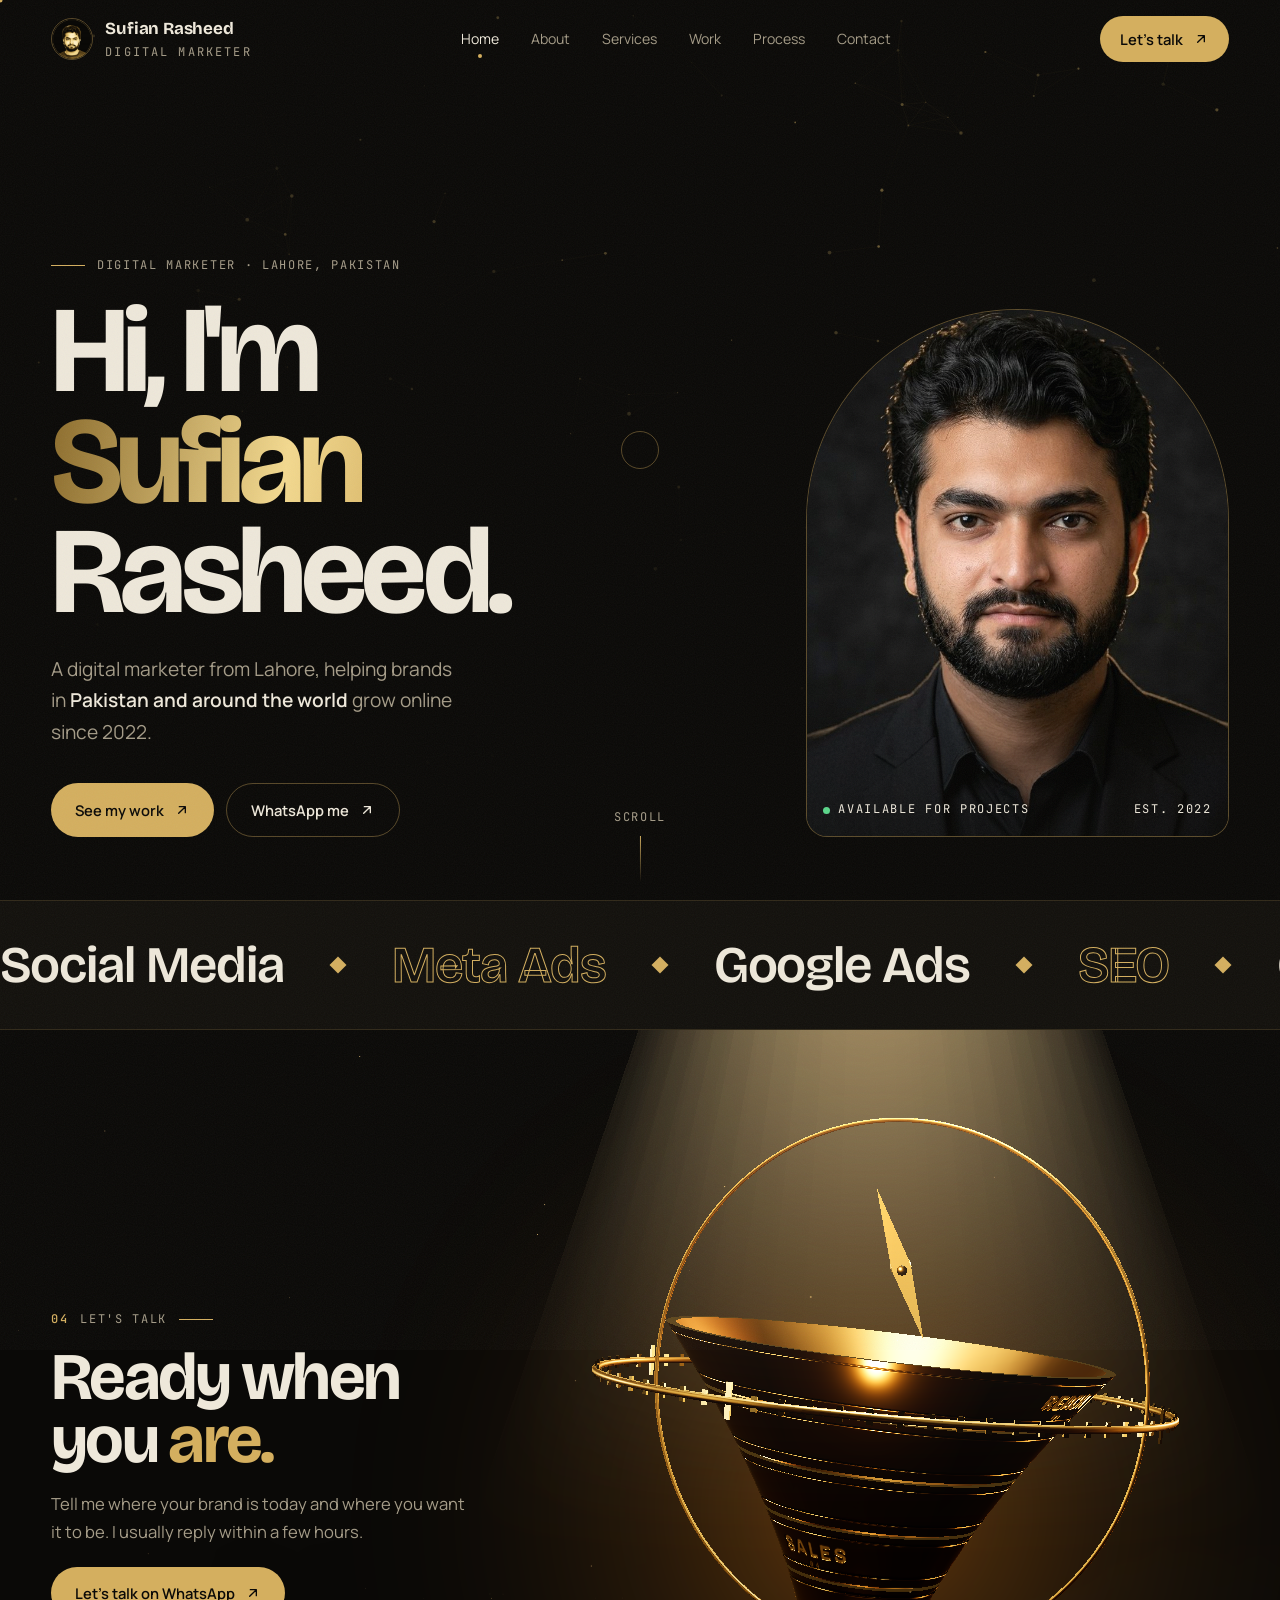
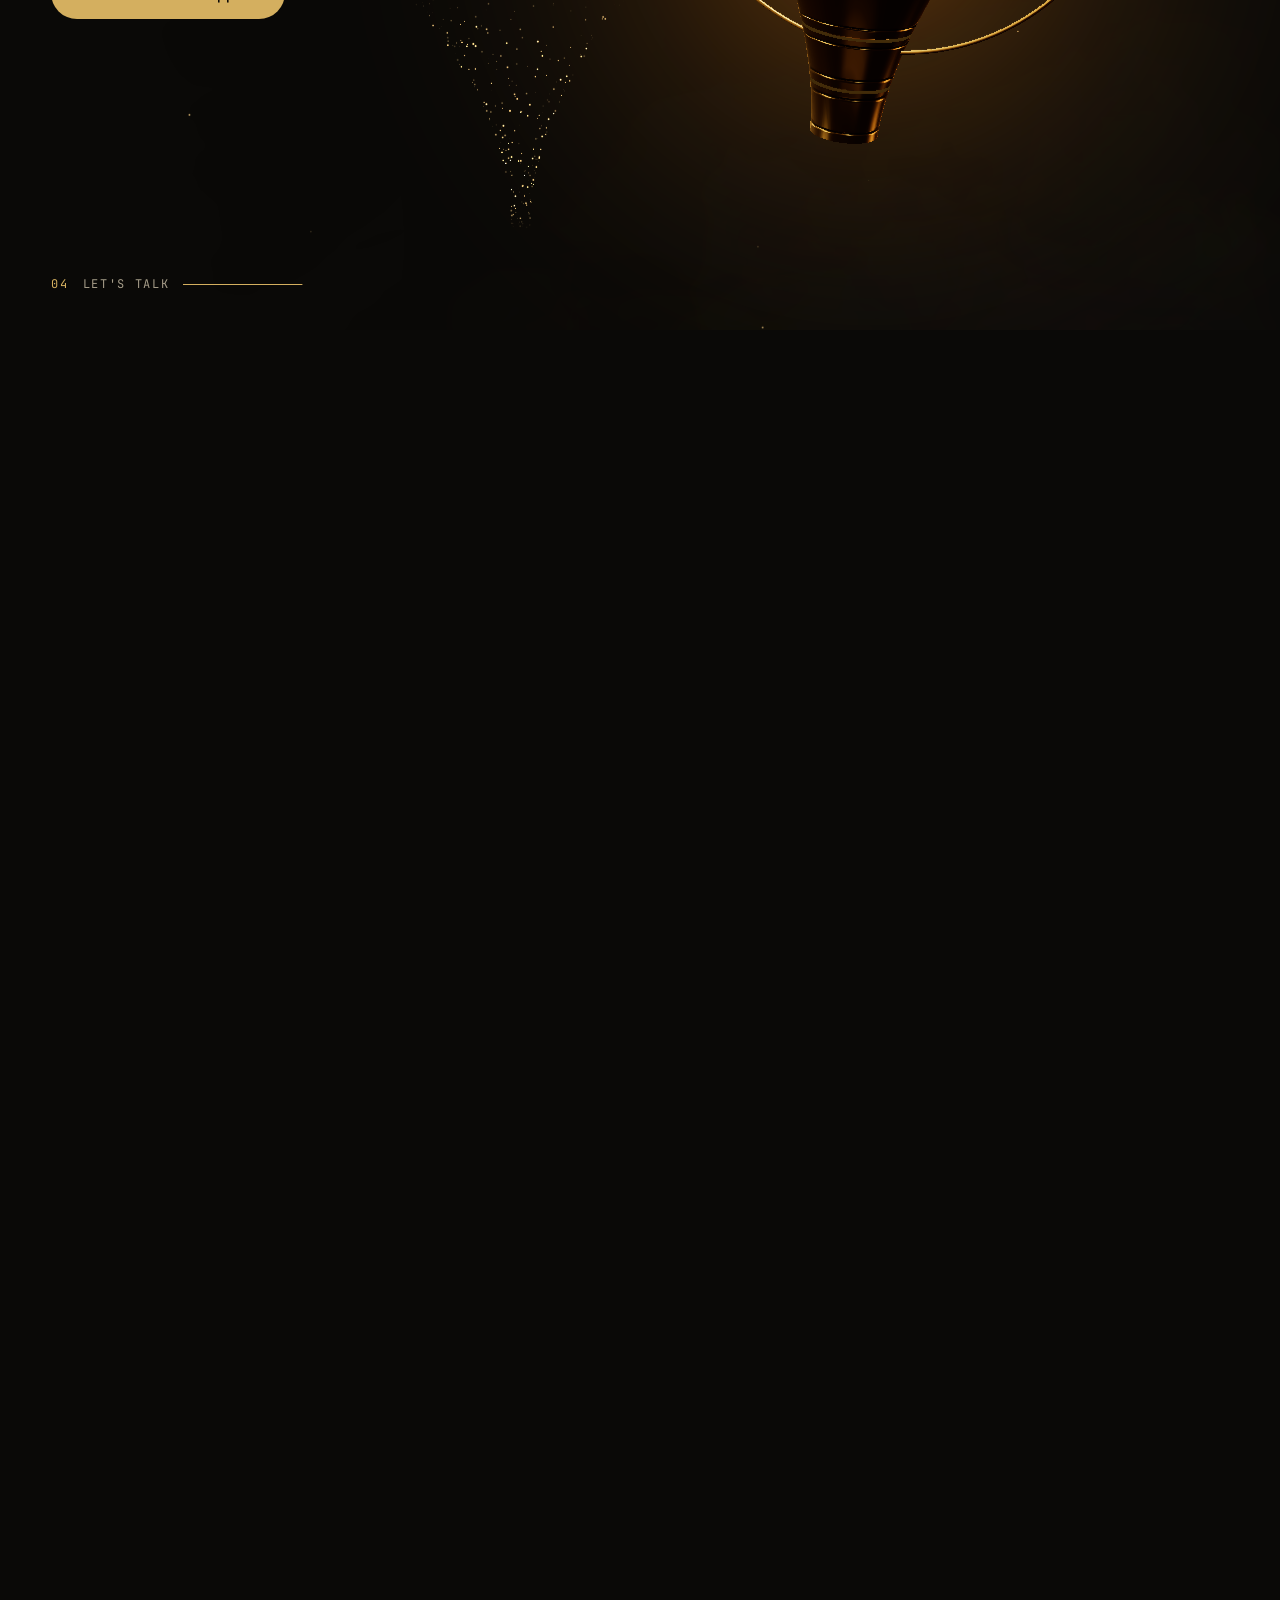
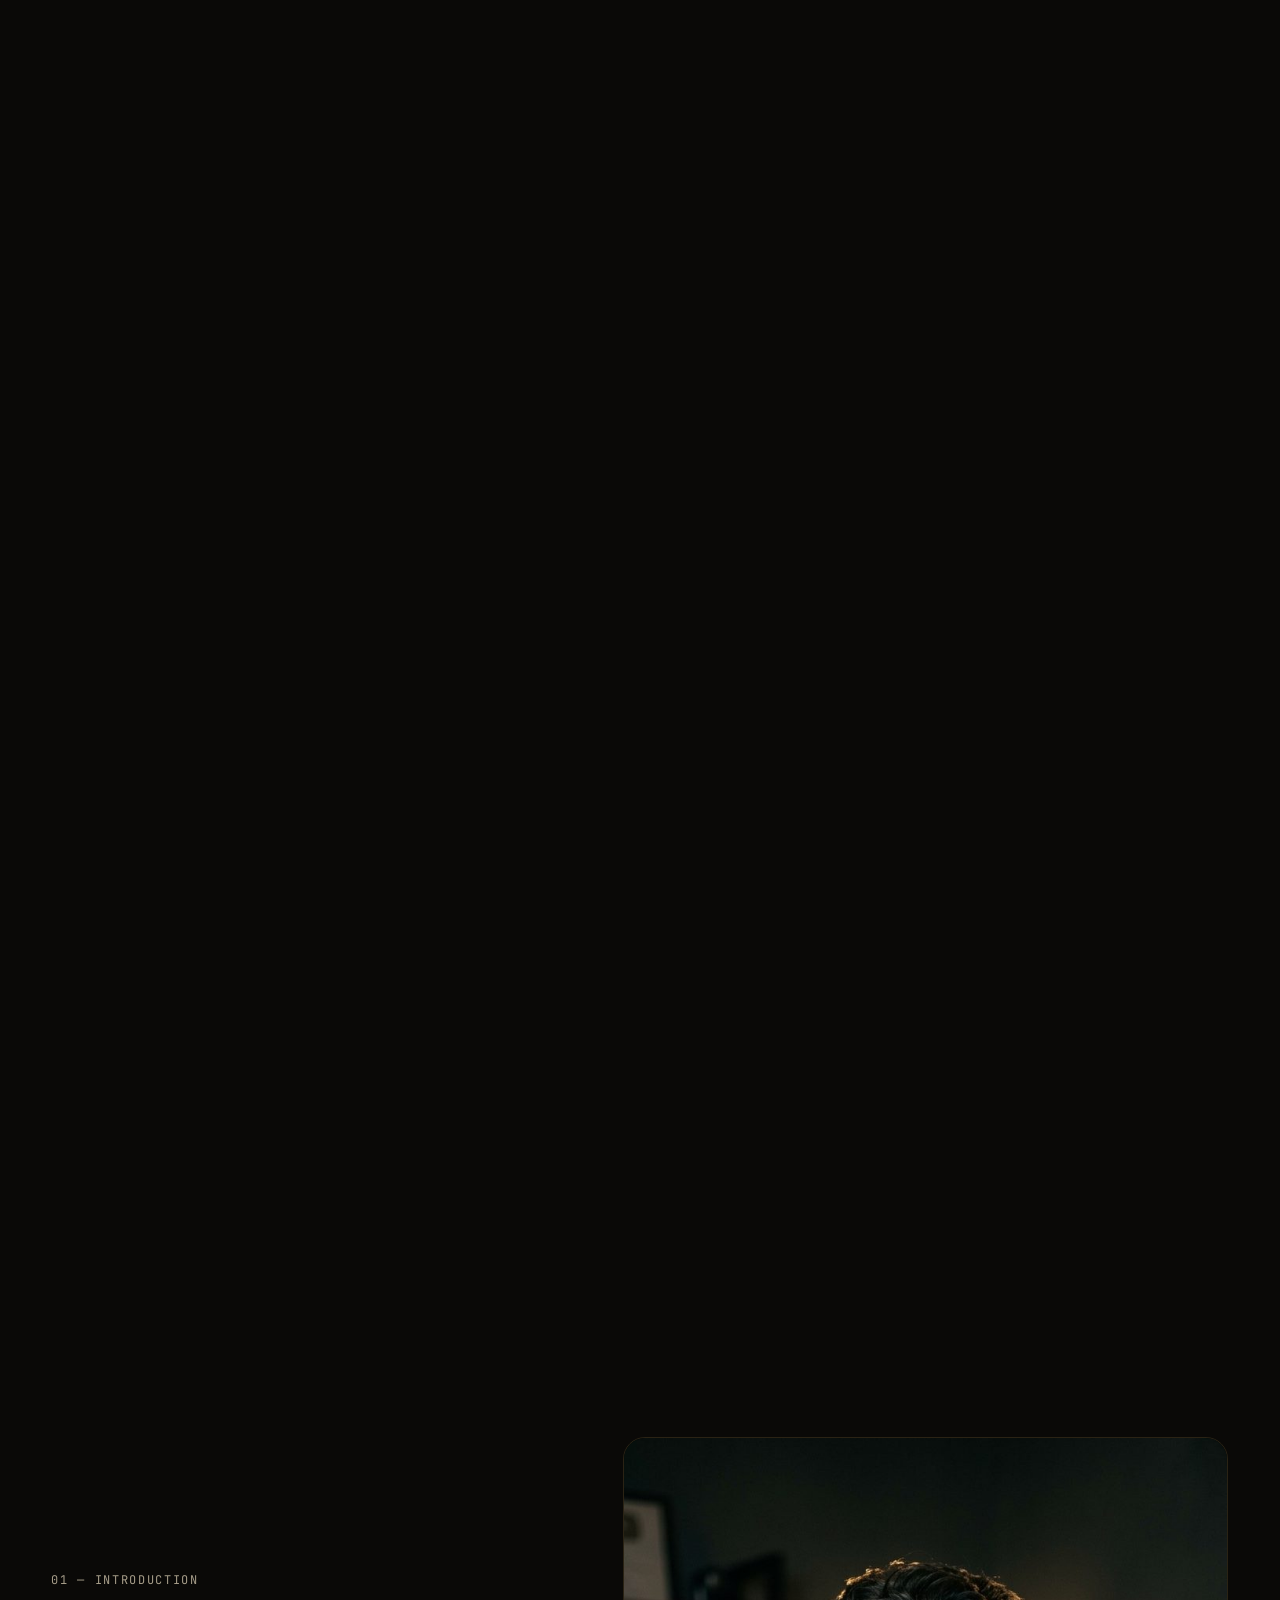
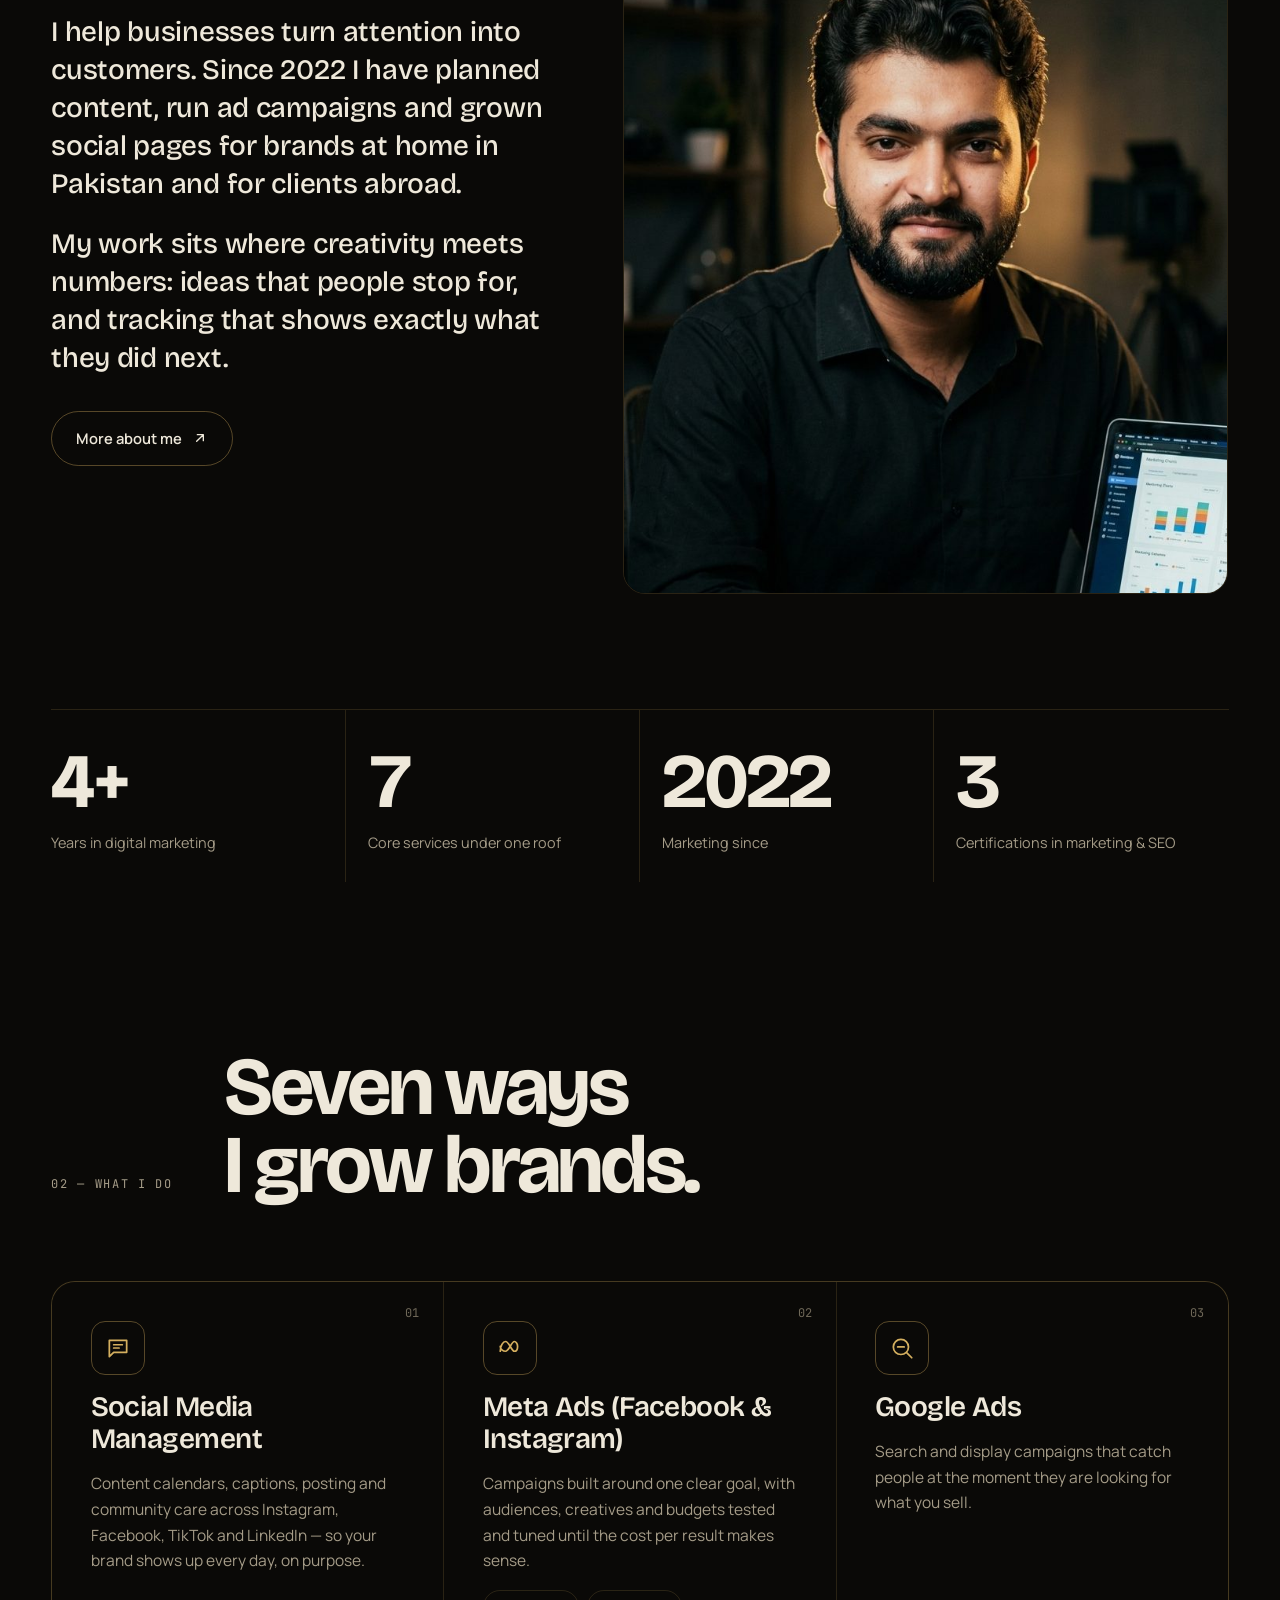
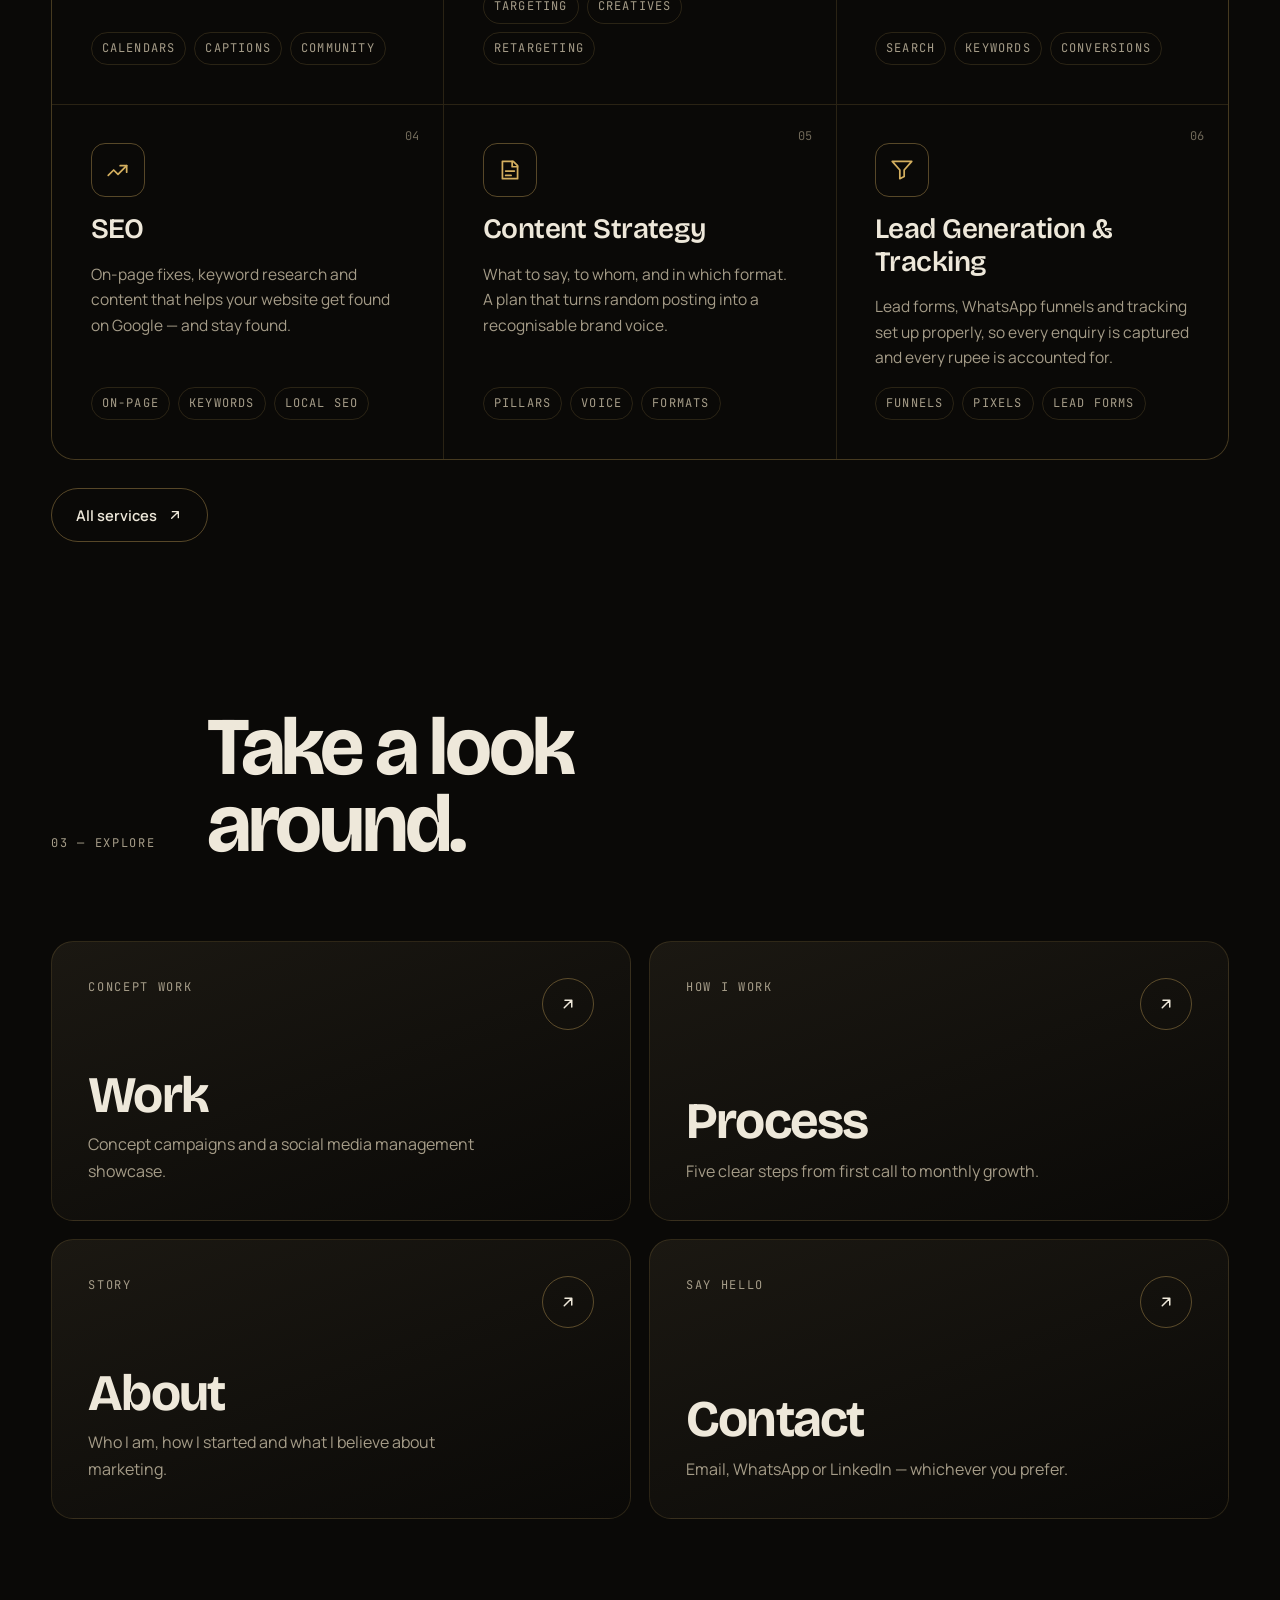
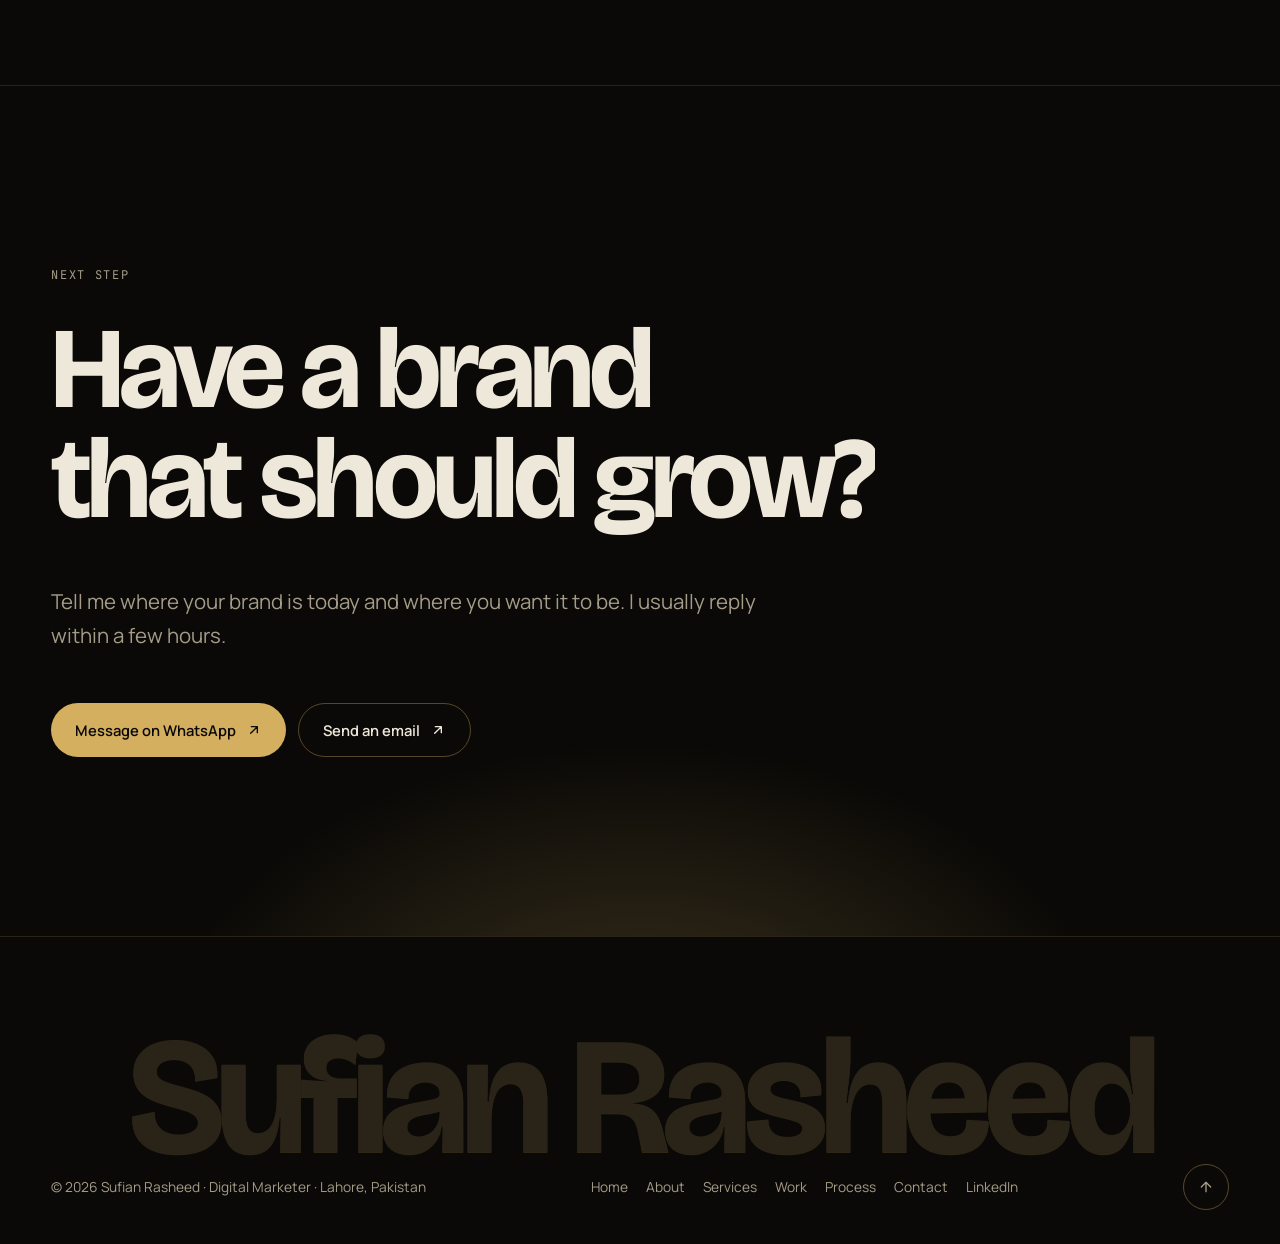
==== commit 17104cf4: "Giant footer wordmark (letter reveal + light sweep) and soft card tilt on all pages Co-Authored-By: " ====
--- a/index.html
+++ b/index.html
@@ -27,7 +27,7 @@
 <link rel="preconnect" href="https://fonts.googleapis.com">
 <link rel="preconnect" href="https://fonts.gstatic.com" crossorigin>
 <link href="https://fonts.googleapis.com/css2?family=Bricolage+Grotesque:opsz,wght@12..96,500;12..96,600;12..96,700&family=JetBrains+Mono:wght@400;500&family=Manrope:wght@400;500;600;700&display=swap" rel="stylesheet">
-<link rel="stylesheet" href="css/style.css?v=4">
+<link rel="stylesheet" href="css/style.css?v=5">
 <script>try{if(!matchMedia("(prefers-reduced-motion: reduce)").matches)document.documentElement.classList.add("sr-motion")}catch(e){}</script>
 <script type="application/ld+json">{"@context":"https://schema.org","@graph":[{"@type":"Person","@id":"https://sufianrasheed.com/#person","name":"Sufian Rasheed","jobTitle":"Digital Marketer","description":"Digital marketer in Lahore, Pakistan working with brands in Pakistan and abroad since 2022.","image":"https://sufianrasheed.com/assets/img/portrait.jpg","url":"https://sufianrasheed.com/","email":"mailto:sufianrasheed3201@gmail.com","telephone":"+92 309 9352267","address":{"@type":"PostalAddress","addressLocality":"Lahore","addressRegion":"Punjab","addressCountry":"PK"},"homeLocation":{"@type":"City","name":"Lahore"},"knowsAbout":["Digital marketing","Social media management","Meta Ads","Facebook ads","Instagram ads","Google Ads","Search engine optimization","Content strategy","Lead generation","Conversion tracking","Performance reporting"],"knowsLanguage":["English","Urdu"],"hasCredential":[{"@type":"EducationalOccupationalCredential","name":"Social Media Marketing","credentialCategory":"Professional certification"},{"@type":"EducationalOccupationalCredential","name":"Search Engine Optimization","credentialCategory":"Professional certification"},{"@type":"EducationalOccupationalCredential","name":"MS Office","credentialCategory":"Professional certification"}],"makesOffer":[{"@type":"Offer","itemOffered":{"@type":"Service","name":"Social Media Management","areaServed":["Pakistan","Worldwide"]}},{"@type":"Offer","itemOffered":{"@type":"Service","name":"Meta Ads (Facebook & Instagram)","areaServed":["Pakistan","Worldwide"]}},{"@type":"Offer","itemOffered":{"@type":"Service","name":"Google Ads","areaServed":["Pakistan","Worldwide"]}},{"@type":"Offer","itemOffered":{"@type":"Service","name":"SEO","areaServed":["Pakistan","Worldwide"]}},{"@type":"Offer","itemOffered":{"@type":"Service","name":"Content Strategy","areaServed":["Pakistan","Worldwide"]}},{"@type":"Offer","itemOffered":{"@type":"Service","name":"Lead Generation & Tracking","areaServed":["Pakistan","Worldwide"]}},{"@type":"Offer","itemOffered":{"@type":"Service","name":"Performance Reports","areaServed":["Pakistan","Worldwide"]}}],"sameAs":["https://www.linkedin.com/in/sufianrasheed"]},{"@type":"WebSite","@id":"https://sufianrasheed.com/#website","url":"https://sufianrasheed.com/","name":"Sufian Rasheed","publisher":{"@id":"https://sufianrasheed.com/#person"},"inLanguage":"en"},{"@type":"ProfilePage","@id":"https://sufianrasheed.com/#page","url":"https://sufianrasheed.com/","name":"Sufian Rasheed | Digital Marketer in Lahore, Pakistan","description":"Sufian Rasheed is a digital marketer in Lahore, Pakistan, helping brands grow with social media, Meta and Google Ads, SEO and lead generation since 2022.","isPartOf":{"@id":"https://sufianrasheed.com/#website"},"inLanguage":"en","mainEntity":{"@id":"https://sufianrasheed.com/#person"}}]}</script>
 <noscript><style>.loader,.curtain,.cursor{display:none!important}</style></noscript>
@@ -162,7 +162,7 @@
   </div>
 </div></section>
 </main>
-<footer class="ftr"><div class="wrap ftr__row">
+<footer class="ftr"><div class="wordmark" aria-hidden="true"><span class="wordmark__t">Sufian Rasheed</span></div><div class="wrap ftr__row">
   <span>© <span data-year>2026</span> Sufian Rasheed · Digital Marketer · Lahore, Pakistan</span>
   <nav class="ftr__links" aria-label="Footer"><a href="index.html">Home</a><a href="about.html">About</a><a href="services.html">Services</a><a href="work.html">Work</a><a href="process.html">Process</a><a href="contact.html">Contact</a><a href="https://www.linkedin.com/in/sufianrasheed" target="_blank" rel="noopener">LinkedIn</a></nav>
   <button class="totop" aria-label="Back to top"><svg viewBox="0 0 24 24" fill="none" stroke="currentColor" stroke-width="2" stroke-linecap="round" stroke-linejoin="round" aria-hidden="true"><path d="M12 19V5M5 12l7-7 7 7"/></svg></button>
@@ -171,7 +171,7 @@
 <script src="js/vendor/gsap.min.js"></script>
 <script src="js/vendor/ScrollTrigger.min.js"></script>
 <script src="js/vendor/lenis.min.js"></script>
-<script src="js/main.js?v=4"></script>
+<script src="js/main.js?v=5"></script>
 <script type="module" src="js/sr3d.min.js?v=1"></script>
 </body>
 </html>
--- a/css/style.css
+++ b/css/style.css
@@ -411,3 +411,12 @@
 .phero .wrap{position:relative;z-index:1}
 @media (max-width:899px){.phero__gl{width:min(62vw,300px);right:-12vw;top:60px;opacity:0}.phero__gl.is-ready{opacity:.55}}
 @media (min-width:900px){html:not(.sr-motion) .story__copy{grid-template-columns:1fr 1fr;column-gap:clamp(40px,6vw,100px)}}
+/* giant footer wordmark */
+.wordmark{overflow:hidden;padding:clamp(30px,5vw,60px) var(--gutter) 0;text-align:center;line-height:.8;user-select:none}
+.wordmark__t{display:inline-block;position:relative;font-family:var(--display);font-weight:700;font-size:clamp(28px,13vw,210px);letter-spacing:-.05em;color:#2a2318;white-space:nowrap;max-width:100%}
+.wordmark__t .ch{display:inline-block;will-change:transform}
+.wordmark__t::after{content:"";position:absolute;inset:0;background:linear-gradient(100deg,transparent 30%,rgba(243,217,143,.32) 48%,transparent 66%);background-size:250% 100%;background-position:120% 0;mix-blend-mode:screen;pointer-events:none;-webkit-mask:none}
+.wordmark.is-in .wordmark__t::after{animation:wm-sweep 2.4s .5s var(--ease) both}
+@keyframes wm-sweep{to{background-position:-20% 0}}
+.wordmark__t{text-shadow:0 1px 0 rgba(212,175,95,.18)}
+@media (prefers-reduced-motion:reduce){.wordmark.is-in .wordmark__t::after{animation:none}}
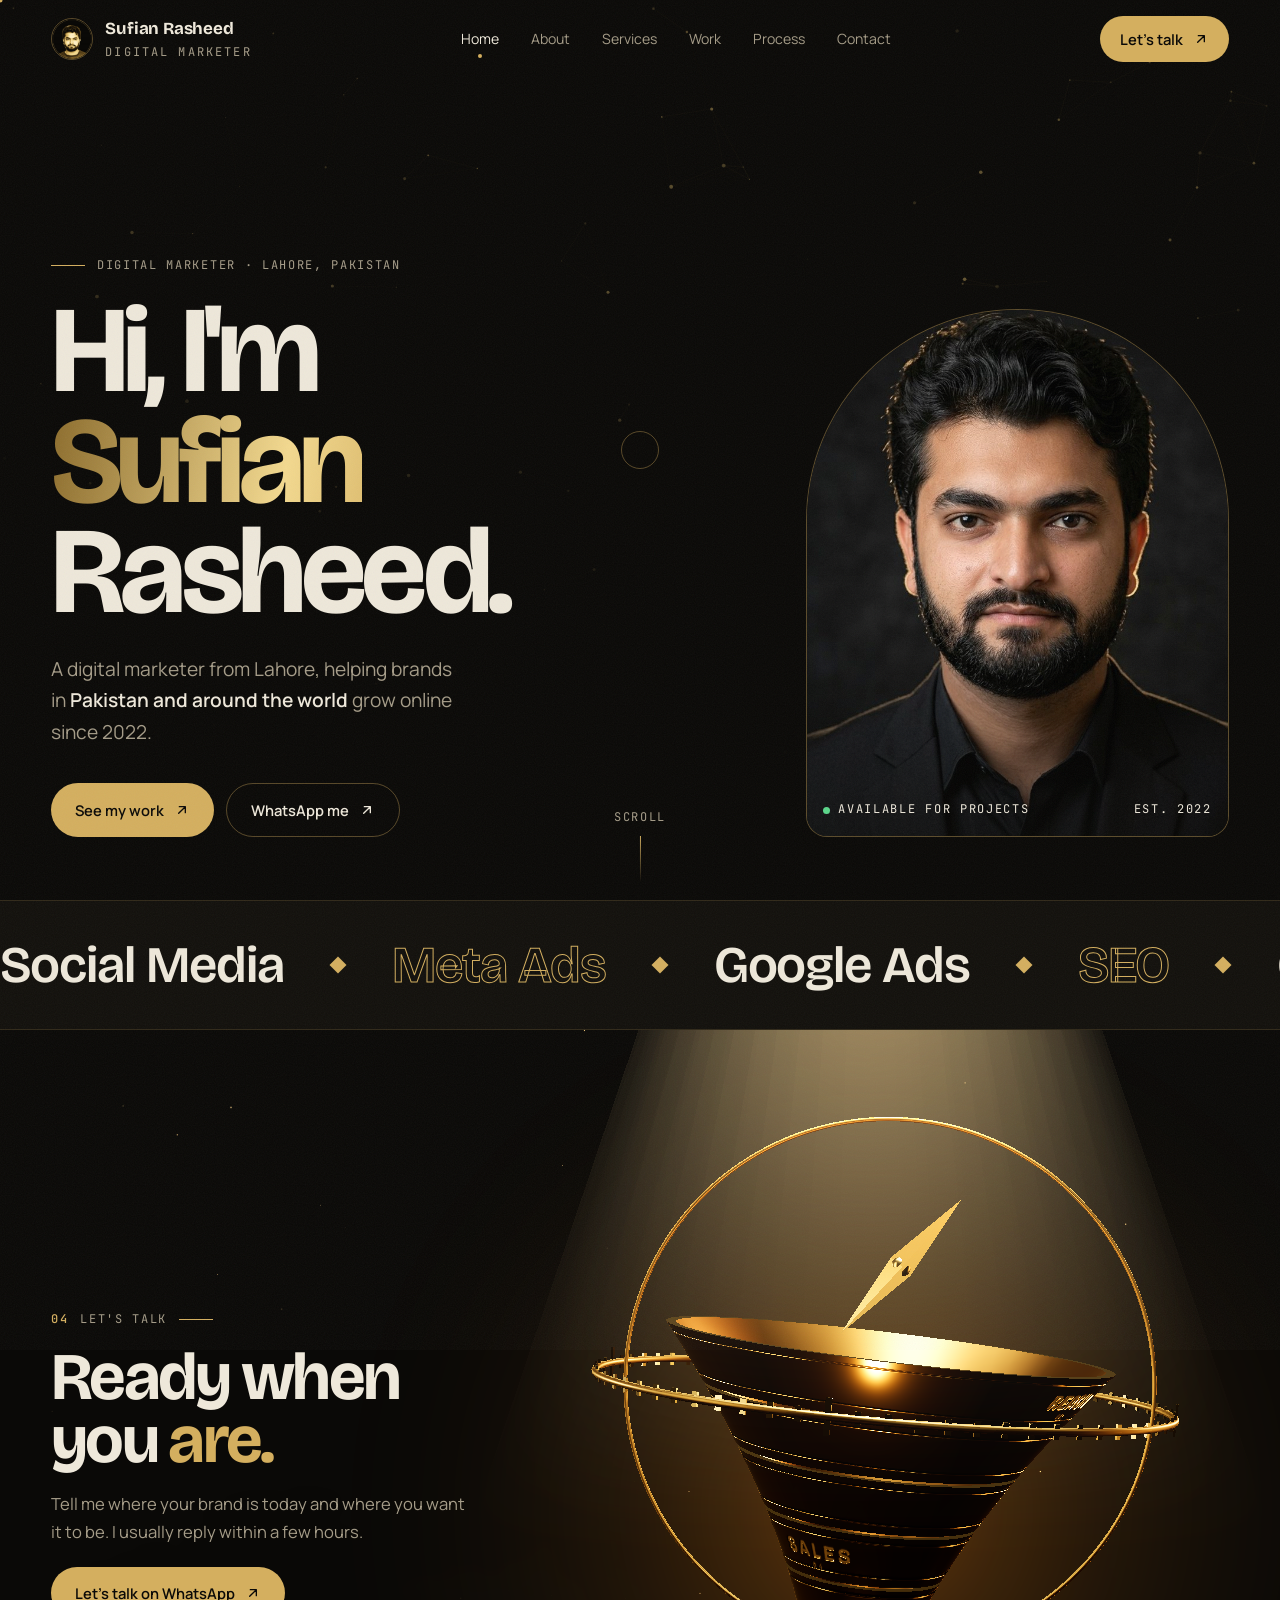
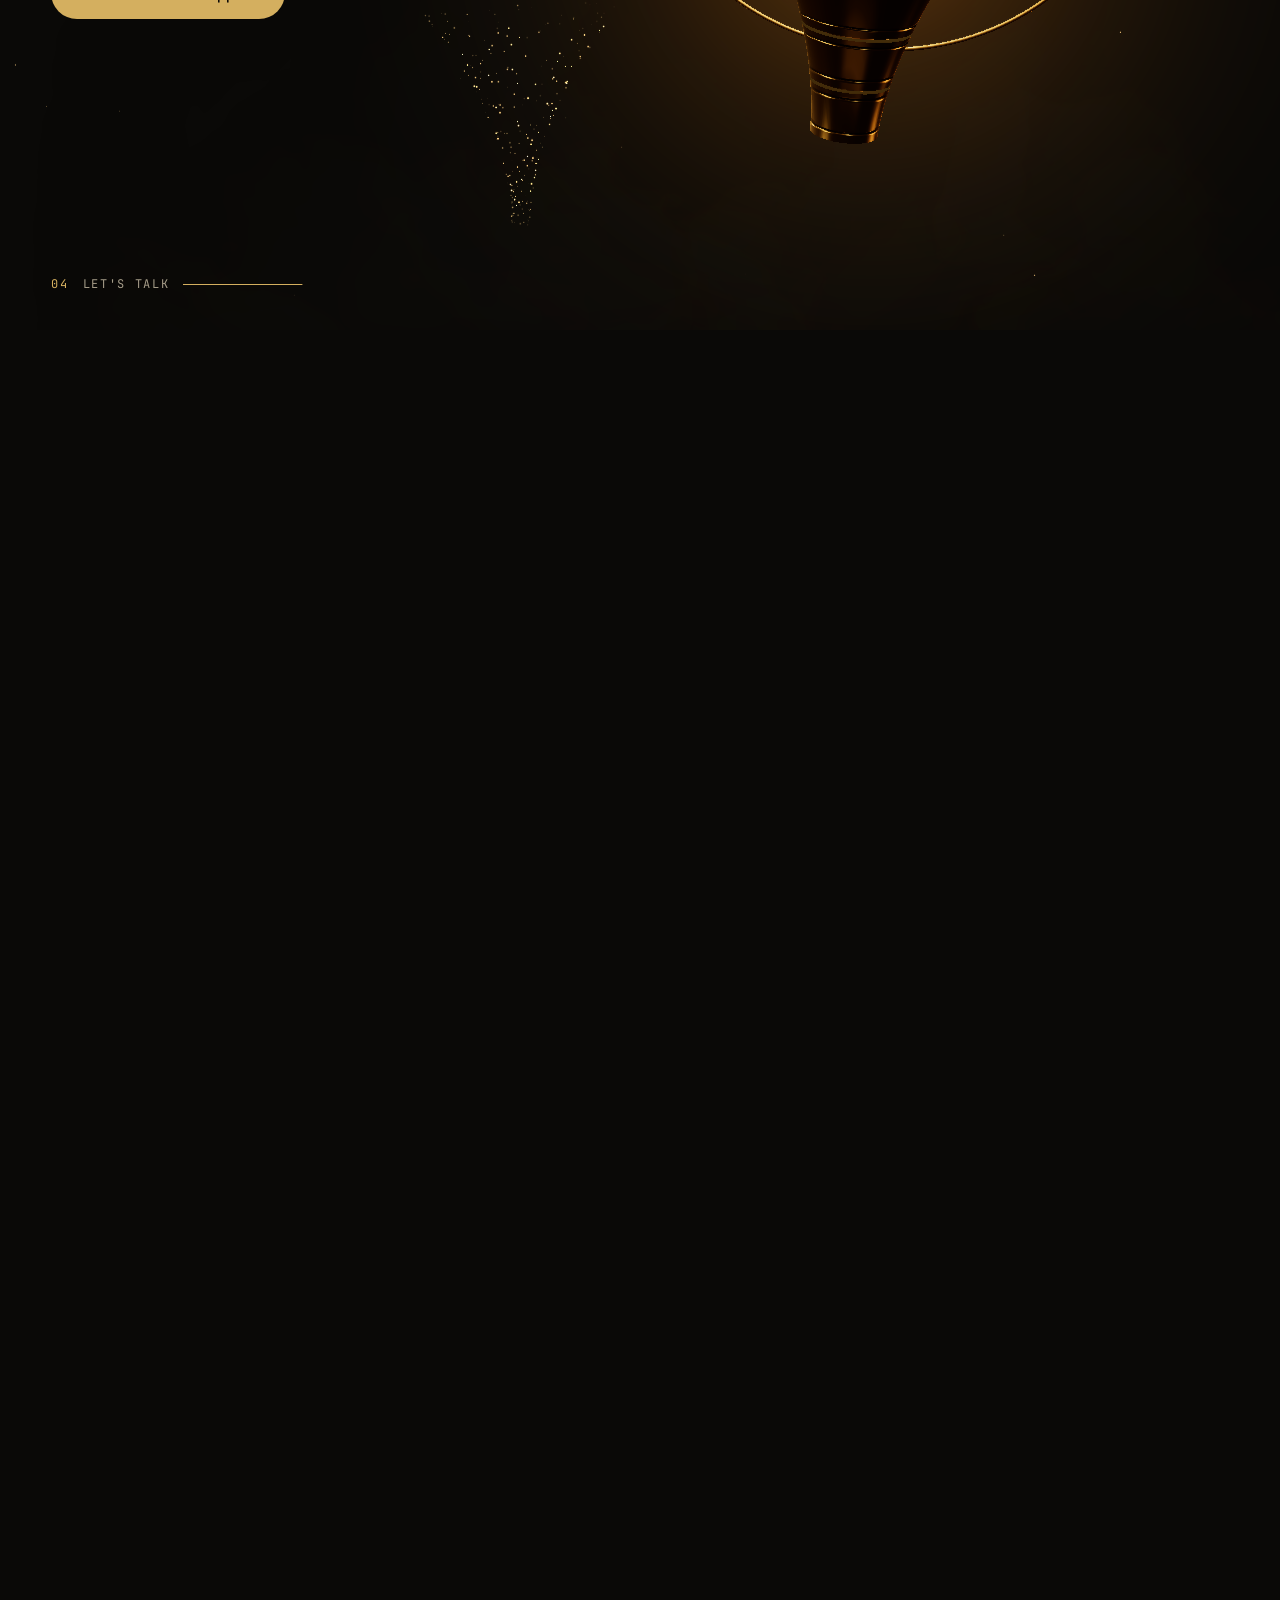
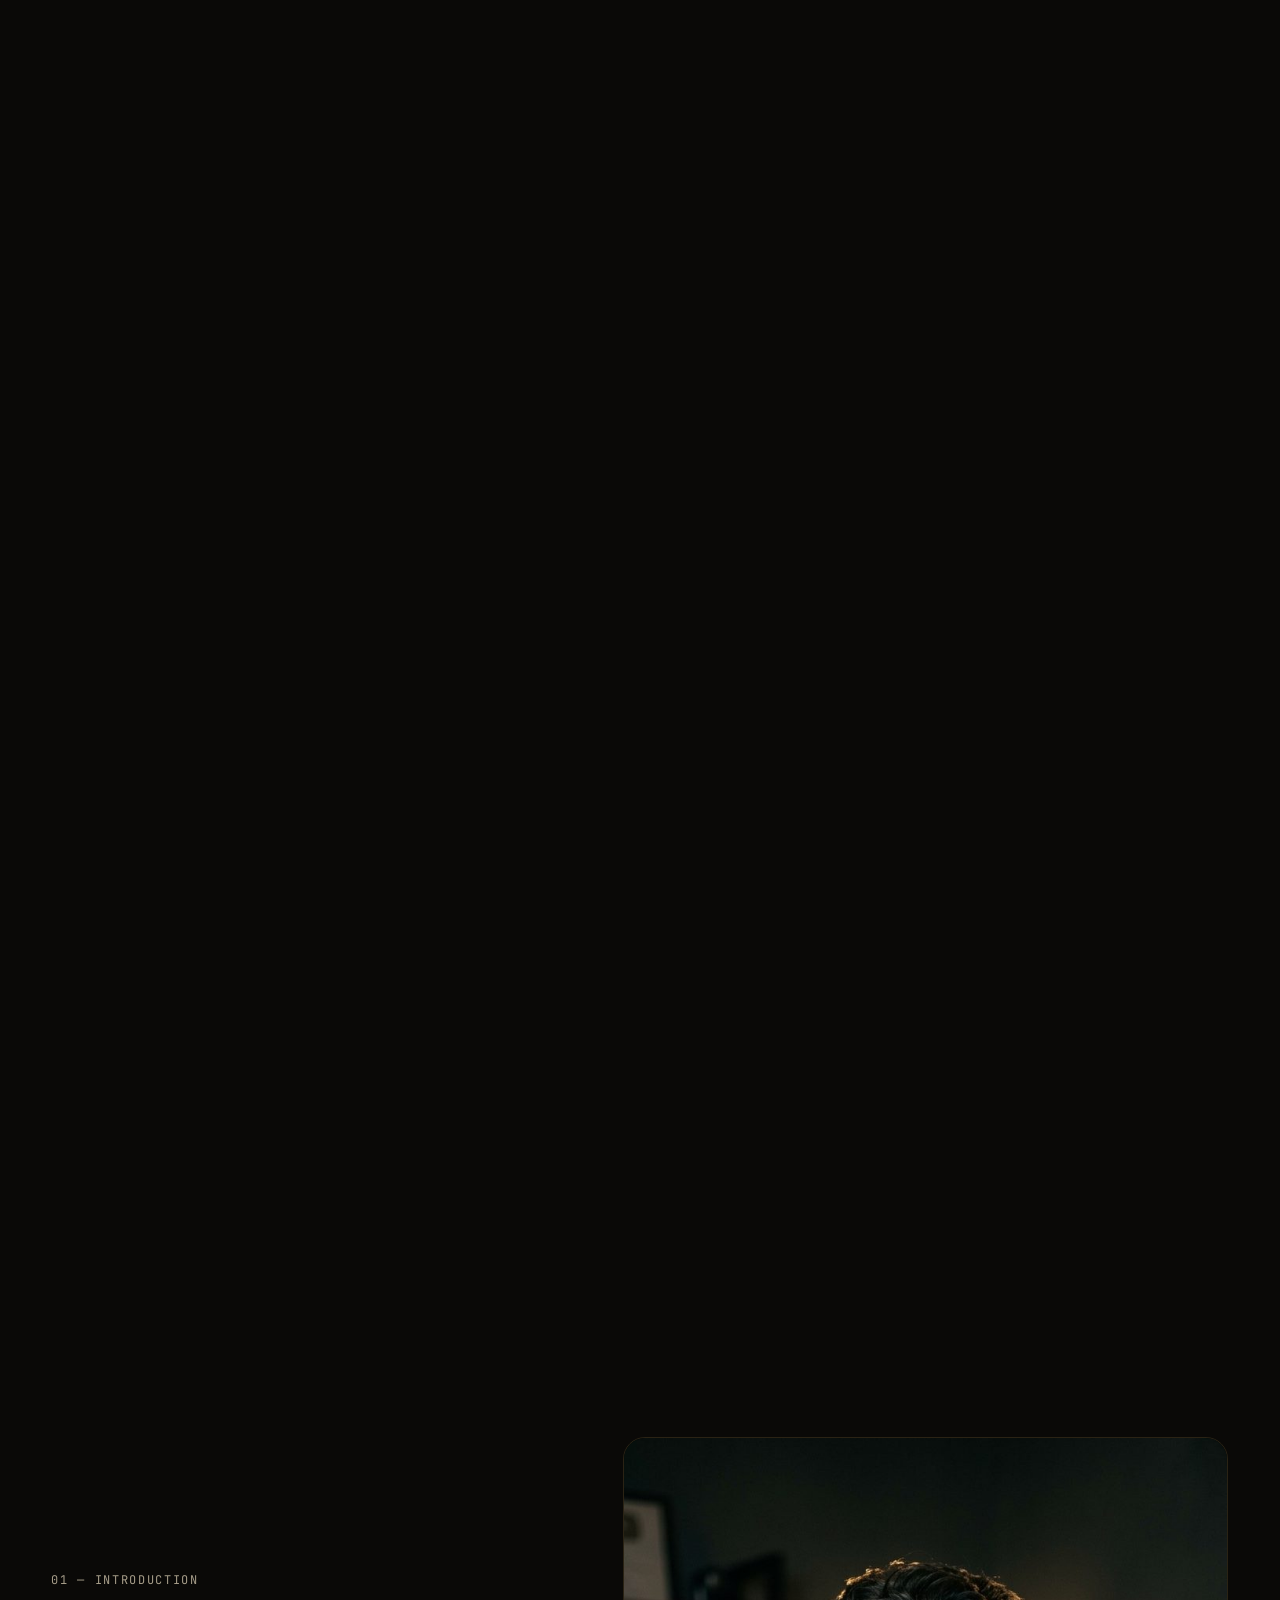
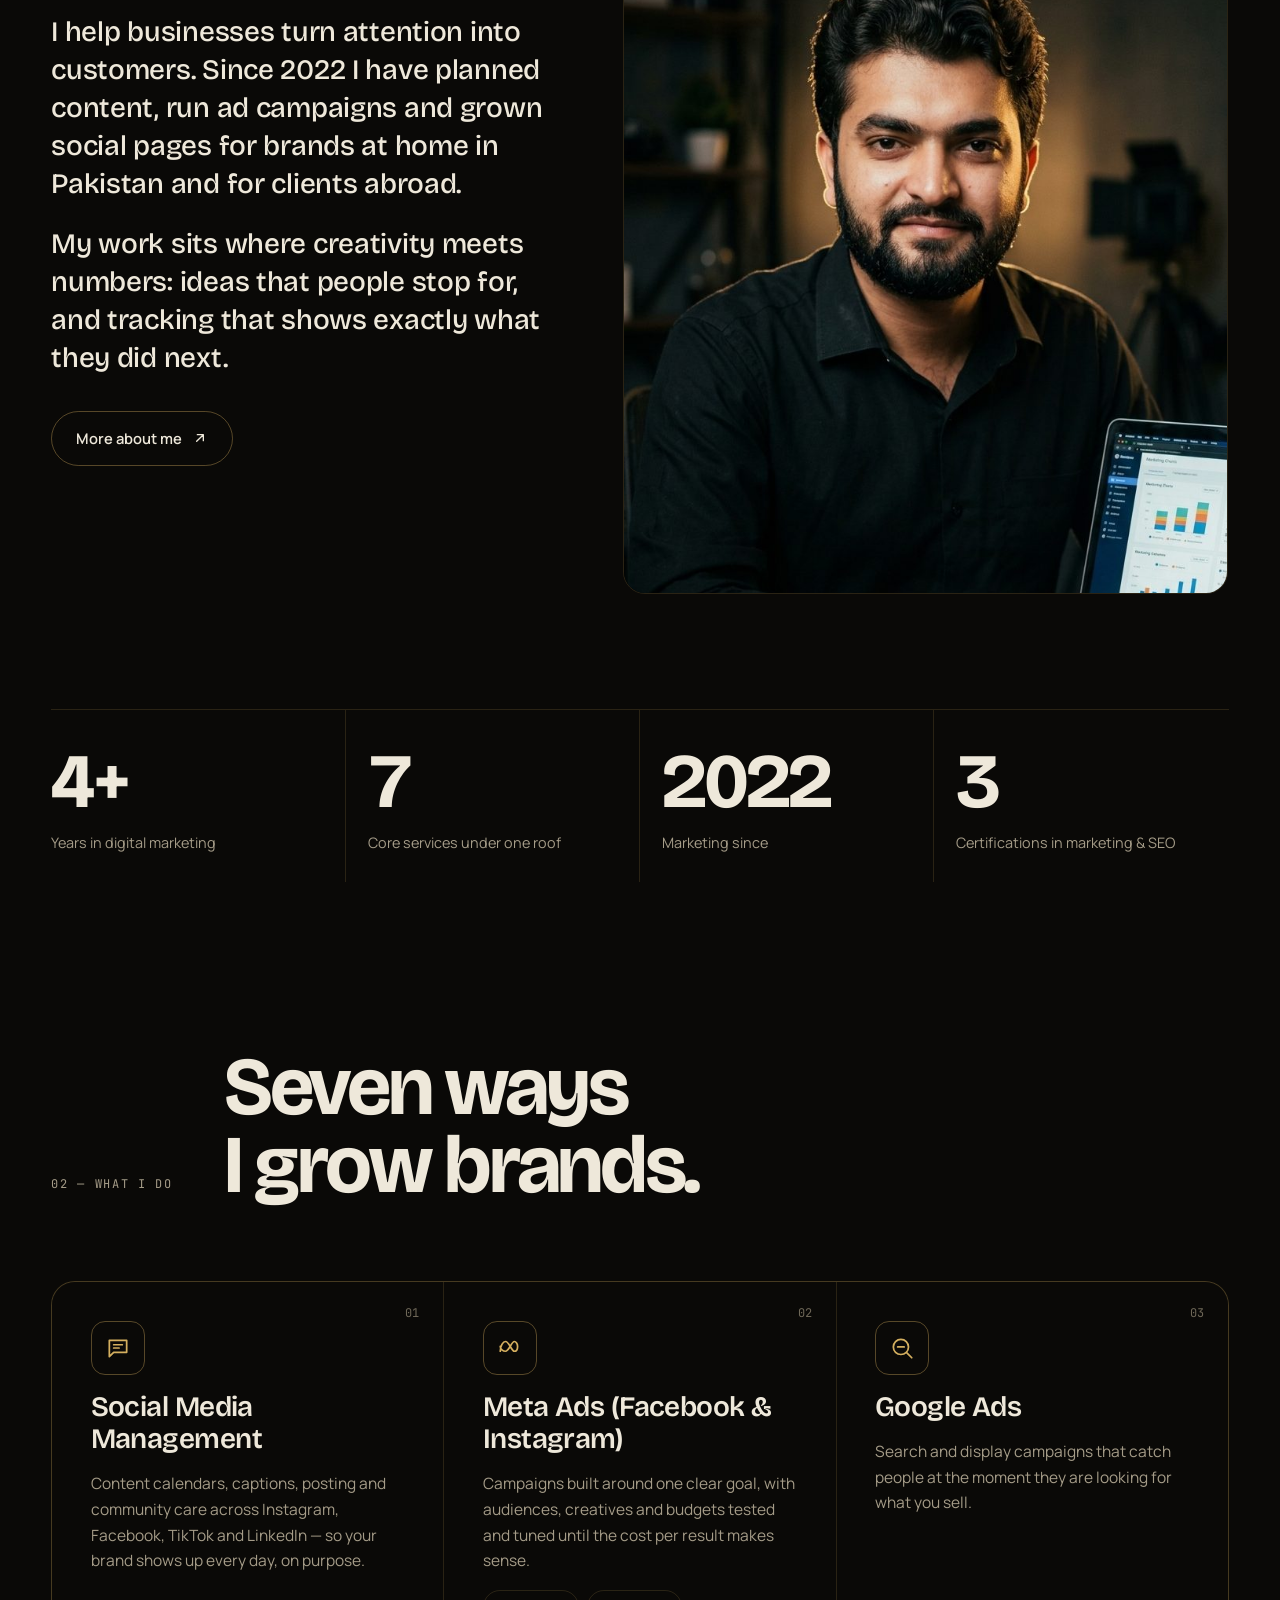
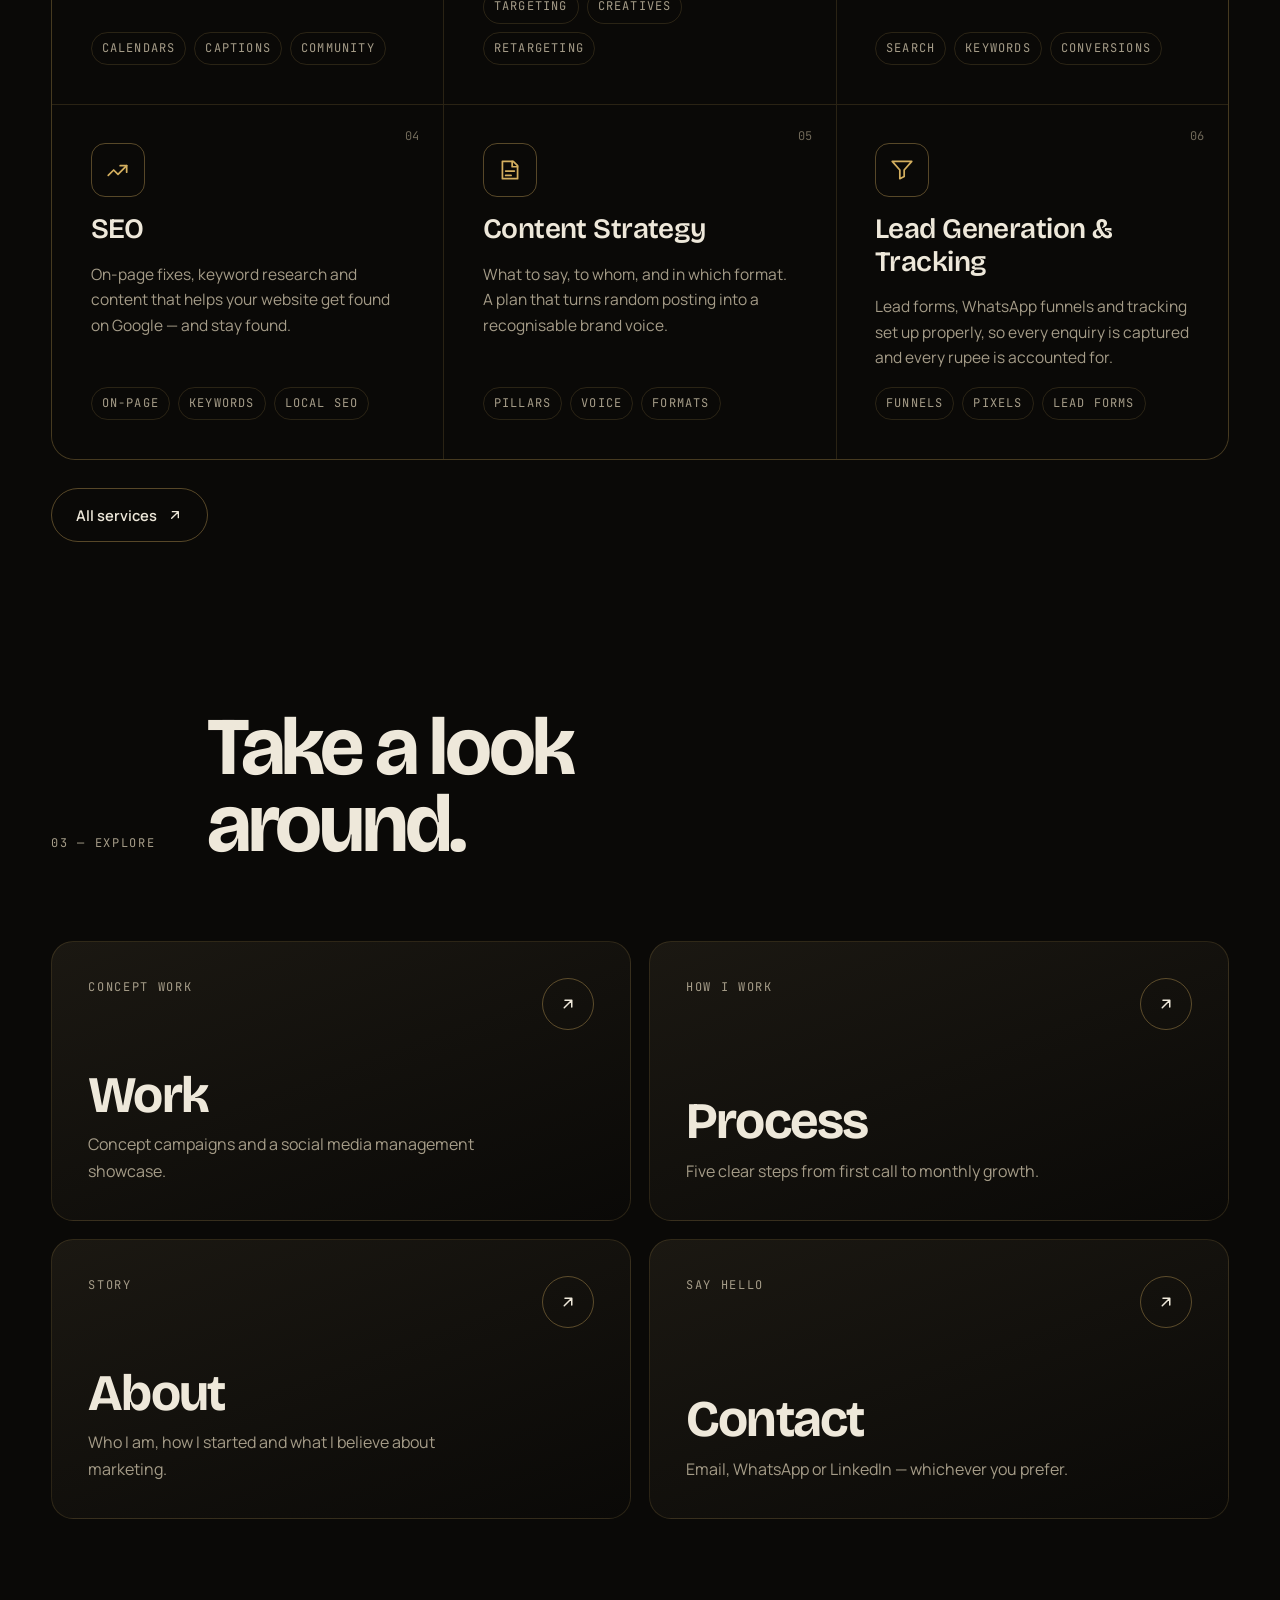
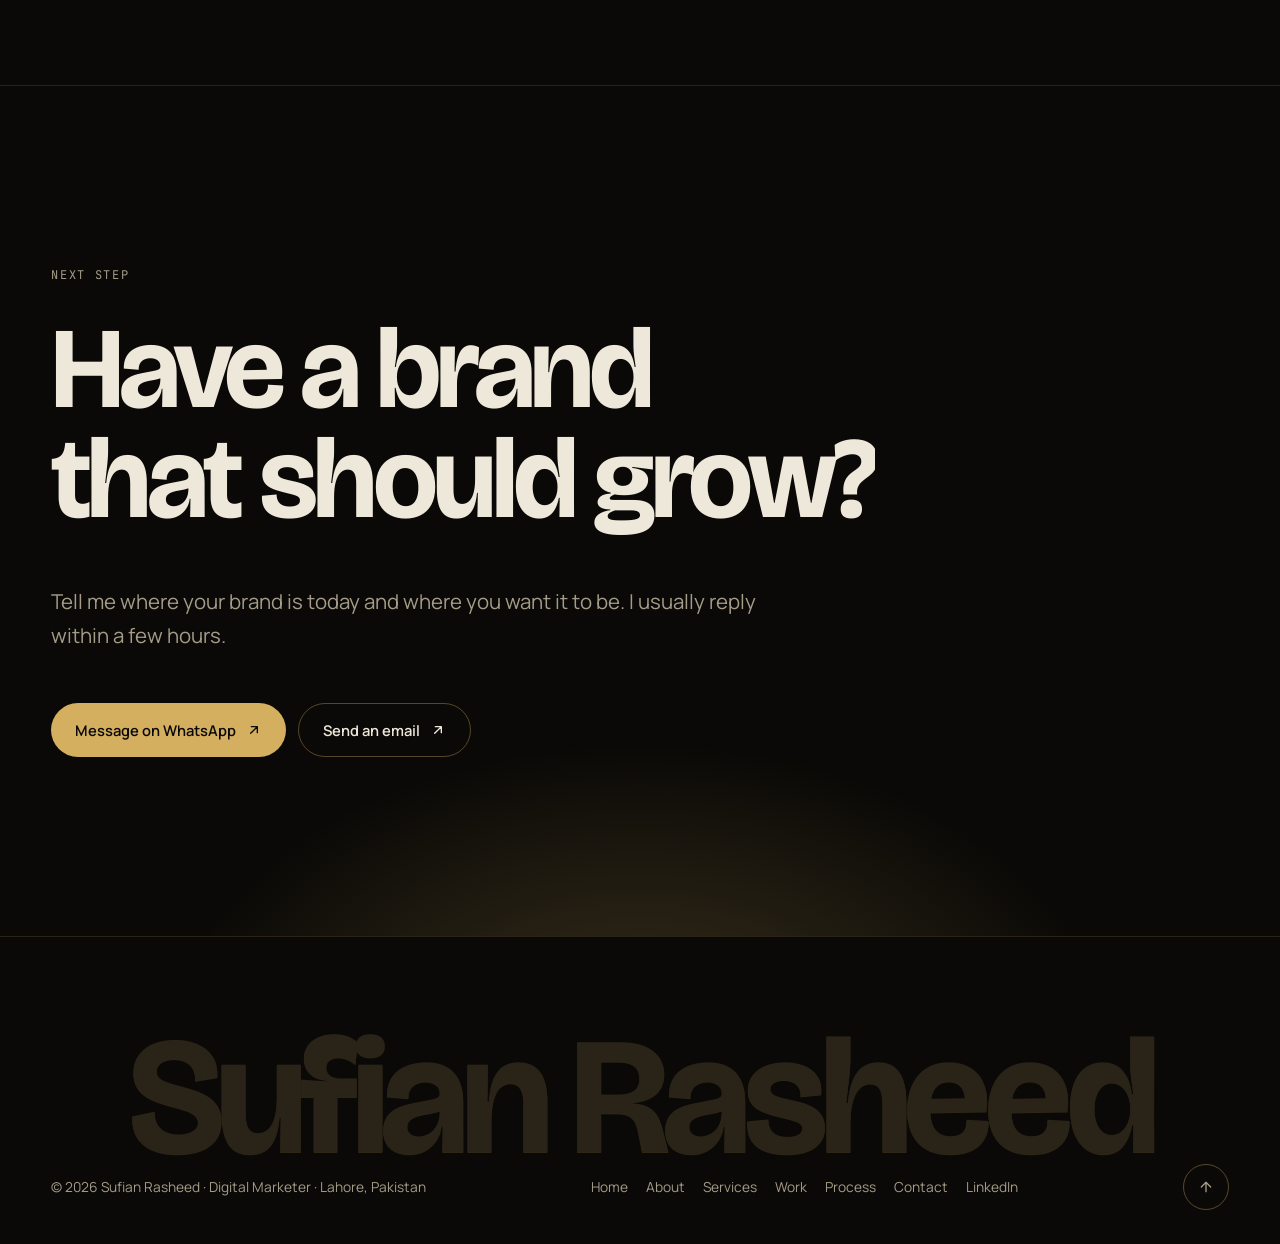
==== commit ae5c22ec: "Rename story root to .cine so it never collides with the work page's .pill.story; bump cache version" ====
--- a/index.html
+++ b/index.html
@@ -27,7 +27,7 @@
 <link rel="preconnect" href="https://fonts.googleapis.com">
 <link rel="preconnect" href="https://fonts.gstatic.com" crossorigin>
 <link href="https://fonts.googleapis.com/css2?family=Bricolage+Grotesque:opsz,wght@12..96,500;12..96,600;12..96,700&family=JetBrains+Mono:wght@400;500&family=Manrope:wght@400;500;600;700&display=swap" rel="stylesheet">
-<link rel="stylesheet" href="css/style.css?v=5">
+<link rel="stylesheet" href="css/style.css?v=6">
 <script>try{if(!matchMedia("(prefers-reduced-motion: reduce)").matches)document.documentElement.classList.add("sr-motion")}catch(e){}</script>
 <script type="application/ld+json">{"@context":"https://schema.org","@graph":[{"@type":"Person","@id":"https://sufianrasheed.com/#person","name":"Sufian Rasheed","jobTitle":"Digital Marketer","description":"Digital marketer in Lahore, Pakistan working with brands in Pakistan and abroad since 2022.","image":"https://sufianrasheed.com/assets/img/portrait.jpg","url":"https://sufianrasheed.com/","email":"mailto:sufianrasheed3201@gmail.com","telephone":"+92 309 9352267","address":{"@type":"PostalAddress","addressLocality":"Lahore","addressRegion":"Punjab","addressCountry":"PK"},"homeLocation":{"@type":"City","name":"Lahore"},"knowsAbout":["Digital marketing","Social media management","Meta Ads","Facebook ads","Instagram ads","Google Ads","Search engine optimization","Content strategy","Lead generation","Conversion tracking","Performance reporting"],"knowsLanguage":["English","Urdu"],"hasCredential":[{"@type":"EducationalOccupationalCredential","name":"Social Media Marketing","credentialCategory":"Professional certification"},{"@type":"EducationalOccupationalCredential","name":"Search Engine Optimization","credentialCategory":"Professional certification"},{"@type":"EducationalOccupationalCredential","name":"MS Office","credentialCategory":"Professional certification"}],"makesOffer":[{"@type":"Offer","itemOffered":{"@type":"Service","name":"Social Media Management","areaServed":["Pakistan","Worldwide"]}},{"@type":"Offer","itemOffered":{"@type":"Service","name":"Meta Ads (Facebook & Instagram)","areaServed":["Pakistan","Worldwide"]}},{"@type":"Offer","itemOffered":{"@type":"Service","name":"Google Ads","areaServed":["Pakistan","Worldwide"]}},{"@type":"Offer","itemOffered":{"@type":"Service","name":"SEO","areaServed":["Pakistan","Worldwide"]}},{"@type":"Offer","itemOffered":{"@type":"Service","name":"Content Strategy","areaServed":["Pakistan","Worldwide"]}},{"@type":"Offer","itemOffered":{"@type":"Service","name":"Lead Generation & Tracking","areaServed":["Pakistan","Worldwide"]}},{"@type":"Offer","itemOffered":{"@type":"Service","name":"Performance Reports","areaServed":["Pakistan","Worldwide"]}}],"sameAs":["https://www.linkedin.com/in/sufianrasheed"]},{"@type":"WebSite","@id":"https://sufianrasheed.com/#website","url":"https://sufianrasheed.com/","name":"Sufian Rasheed","publisher":{"@id":"https://sufianrasheed.com/#person"},"inLanguage":"en"},{"@type":"ProfilePage","@id":"https://sufianrasheed.com/#page","url":"https://sufianrasheed.com/","name":"Sufian Rasheed | Digital Marketer in Lahore, Pakistan","description":"Sufian Rasheed is a digital marketer in Lahore, Pakistan, helping brands grow with social media, Meta and Google Ads, SEO and lead generation since 2022.","isPartOf":{"@id":"https://sufianrasheed.com/#website"},"inLanguage":"en","mainEntity":{"@id":"https://sufianrasheed.com/#person"}}]}</script>
 <noscript><style>.loader,.curtain,.cursor{display:none!important}</style></noscript>
@@ -78,7 +78,7 @@
   <span>Social Media</span><span>Meta Ads</span><span>Google Ads</span><span>SEO</span><span>Content Strategy</span><span>Lead Generation</span><span>Reporting</span><span>Social Media</span><span>Meta Ads</span><span>Google Ads</span><span>SEO</span><span>Content Strategy</span><span>Lead Generation</span><span>Reporting</span>
 </div></div>
 
-<section class="story" aria-label="How I grow brands, in four chapters">
+<section class="cine" aria-label="How I grow brands, in four chapters">
   <div class="story__stage">
     <div class="story__view">
       <img class="story__still" src="assets/img/sculpture.webp" alt="" width="900" height="900" loading="lazy" decoding="async">
@@ -171,7 +171,7 @@
 <script src="js/vendor/gsap.min.js"></script>
 <script src="js/vendor/ScrollTrigger.min.js"></script>
 <script src="js/vendor/lenis.min.js"></script>
-<script src="js/main.js?v=5"></script>
-<script type="module" src="js/sr3d.min.js?v=1"></script>
+<script src="js/main.js?v=6"></script>
+<script type="module" src="js/sr3d.min.js?v=2"></script>
 </body>
 </html>
--- a/css/style.css
+++ b/css/style.css
@@ -345,13 +345,13 @@
 .hero h1 .h1-kw{display:inline-flex;margin-bottom:22px}
 
 /* ===== cinematic story (home) ===== */
-.story{position:relative;background:var(--ink)}
+.cine{position:relative;background:var(--ink)}
 .story__stage{position:relative;overflow:hidden}
 .story__view{position:relative;aspect-ratio:1/1;max-width:560px;margin:0 auto}
 .story__still{width:100%;height:100%;object-fit:contain;display:block}
 .story__gl{position:absolute;inset:0;width:100%;height:100%;display:block;opacity:0;transition:opacity .6s}
-.story.gl-ready .story__gl{opacity:1}
-.story.gl-ready .story__still{visibility:hidden}
+.cine.gl-ready .story__gl{opacity:1}
+.cine.gl-ready .story__still{visibility:hidden}
 .story__lines,.lbls,.hud{display:none}
 .story__copy{display:grid;gap:clamp(48px,8vw,90px);padding:0 var(--gutter) clamp(80px,12vw,140px);max-width:var(--max);margin:0 auto}
 .chap__eye{display:flex;align-items:center;gap:12px}
@@ -367,16 +367,16 @@
 .chap__link svg{width:16px;height:16px}
 
 /* motion mode: pinned stage, chapters crossfade beside the object */
-html.sr-motion .story{height:calc(100svh + 4 * 115svh)}
+html.sr-motion .cine{height:calc(100svh + 4 * 115svh)}
 html.sr-motion .story__stage{position:sticky;top:0;height:100svh}
 html.sr-motion .story__view{position:absolute;inset:0;max-width:none;aspect-ratio:auto;margin:0}
 html.sr-motion .story__still{position:absolute;right:6%;top:50%;width:min(44vw,640px);height:auto;transform:translateY(-50%);opacity:.0}
-html.sr-motion .story:not(.gl-ready) .story__still{opacity:1}
-html.sr-motion .story.gl-ready .story__gl{opacity:1}
+html.sr-motion .cine:not(.gl-ready) .story__still{opacity:1}
+html.sr-motion .cine.gl-ready .story__gl{opacity:1}
 html.sr-motion .story__copy{position:absolute;inset:0;display:block;padding:0;max-width:none;pointer-events:none}
 html.sr-motion .chap{position:absolute;left:max(var(--gutter),calc((100vw - var(--max))/2 + var(--gutter)));top:50%;width:min(44vw,560px);margin-top:-170px;opacity:0;visibility:hidden;will-change:transform,opacity}
 html.sr-motion .chap.is-on{pointer-events:auto}
-html.sr-motion .story:not(.gl-ready) .chap{transition:opacity .4s}
+html.sr-motion .cine:not(.gl-ready) .chap{transition:opacity .4s}
 html.sr-motion .story__lines{display:block;position:absolute;inset:0;width:100%;height:100%;pointer-events:none;opacity:var(--lbl,0)}
 .story__lines line{stroke:rgba(243,217,143,.55);stroke-width:1;stroke-dasharray:2 3}
 html.sr-motion .lbls{display:block;list-style:none;margin:0;padding:0;position:absolute;inset:0;pointer-events:none;opacity:var(--lbl,0)}
@@ -390,7 +390,7 @@
 .hud__bar{width:120px;height:1px;background:var(--line);position:relative;overflow:hidden}
 .hud__bar i{position:absolute;inset:0;background:var(--gold);transform-origin:left;transform:scaleX(0)}
 /* section mask: the stage opens like an iris as it arrives */
-html.sr-motion .story.gl-ready .story__stage{clip-path:inset(calc((1 - var(--enter,1)) * 9%) calc((1 - var(--enter,1)) * 6%) round calc((1 - var(--enter,1)) * 60px))}
+html.sr-motion .cine.gl-ready .story__stage{clip-path:inset(calc((1 - var(--enter,1)) * 9%) calc((1 - var(--enter,1)) * 6%) round calc((1 - var(--enter,1)) * 60px))}
 
 @media (max-width:899px),(max-aspect-ratio:21/20){
   html.sr-motion .story__still{right:50%;top:8%;width:min(78vw,52svh);transform:translateX(50%)}
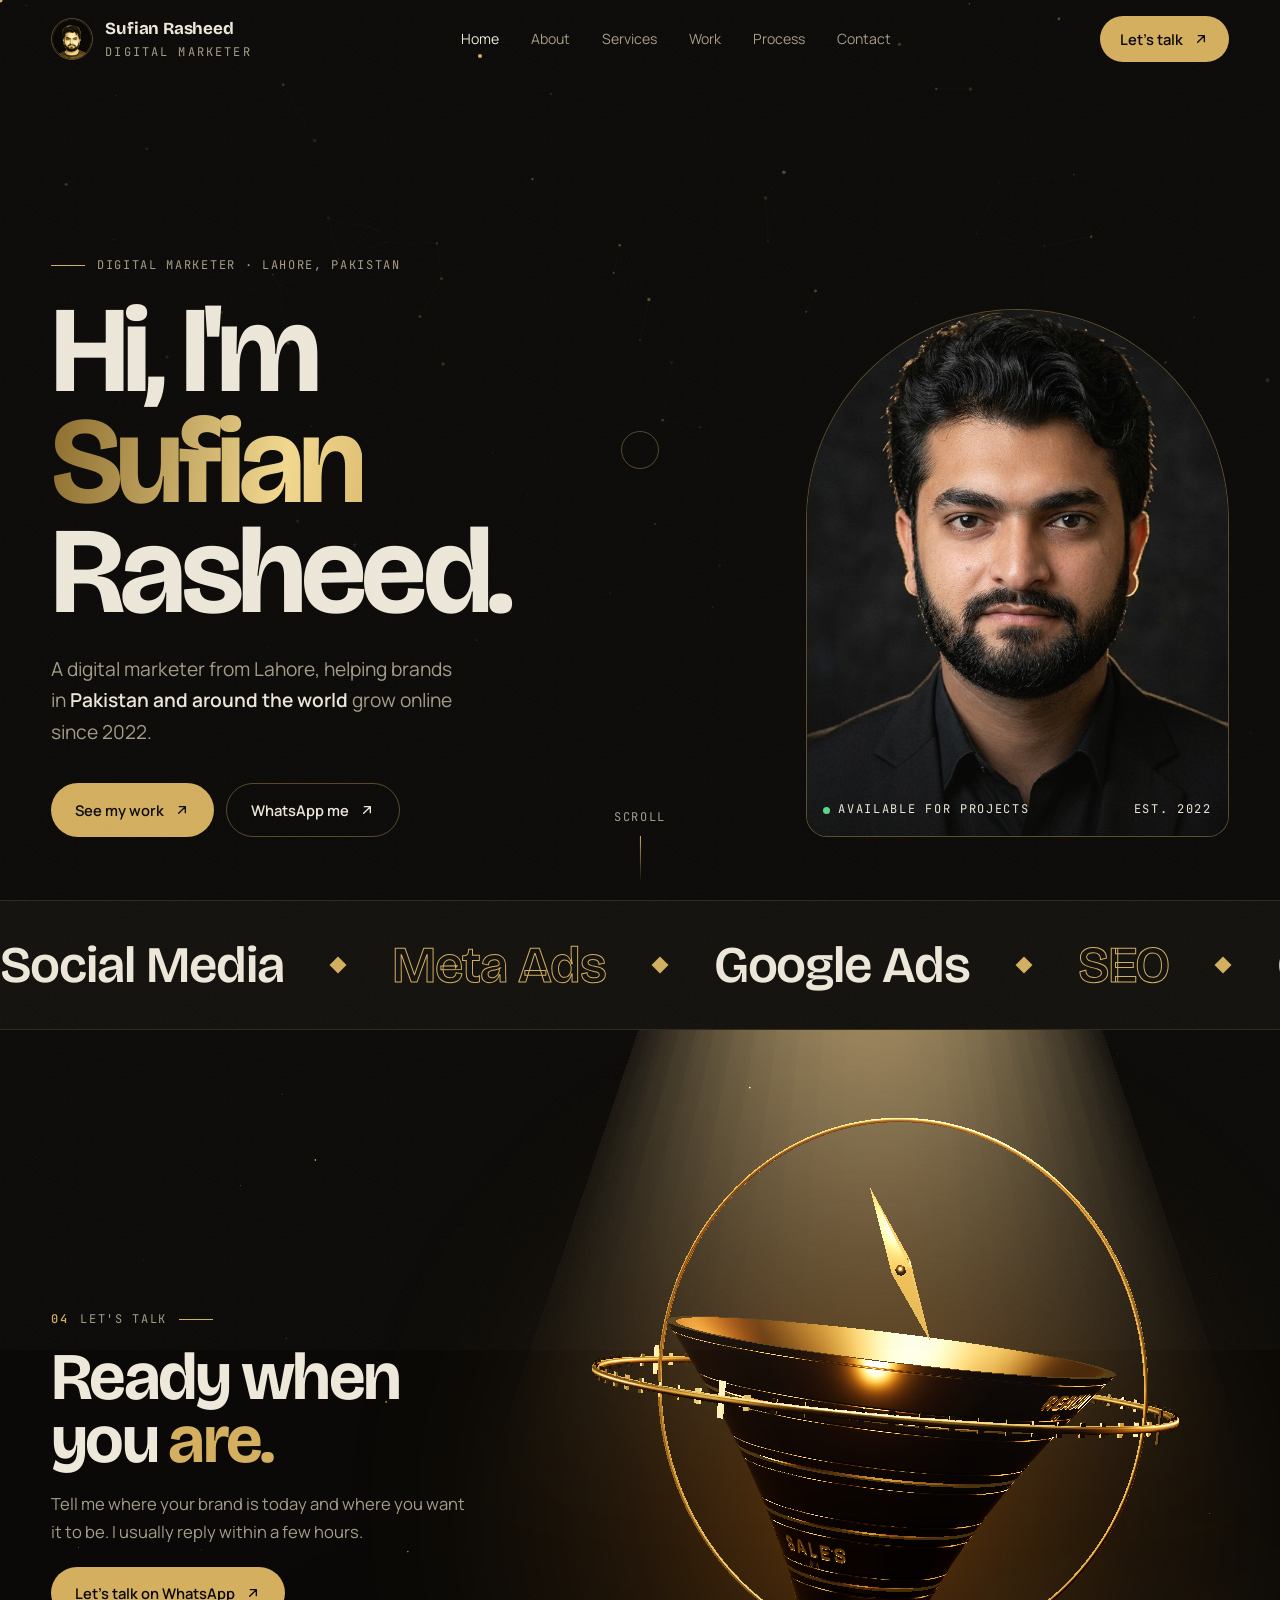
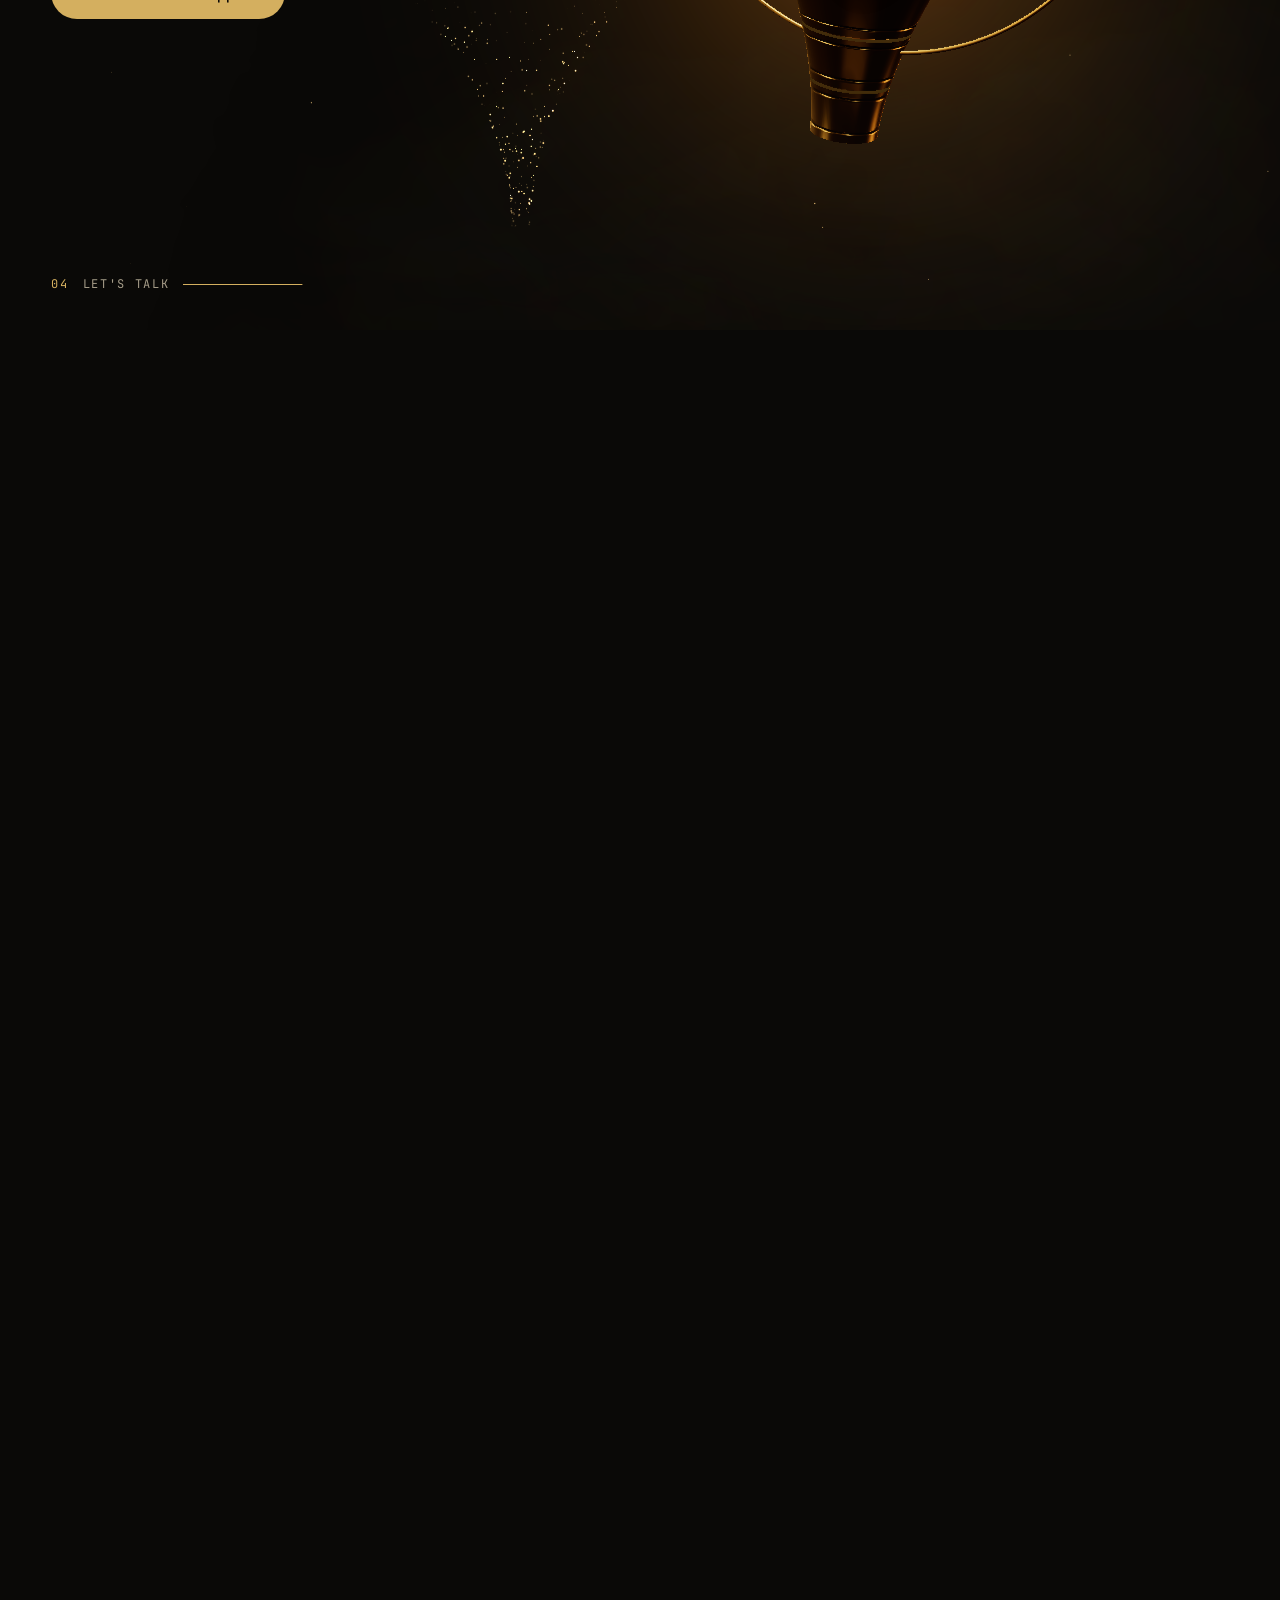
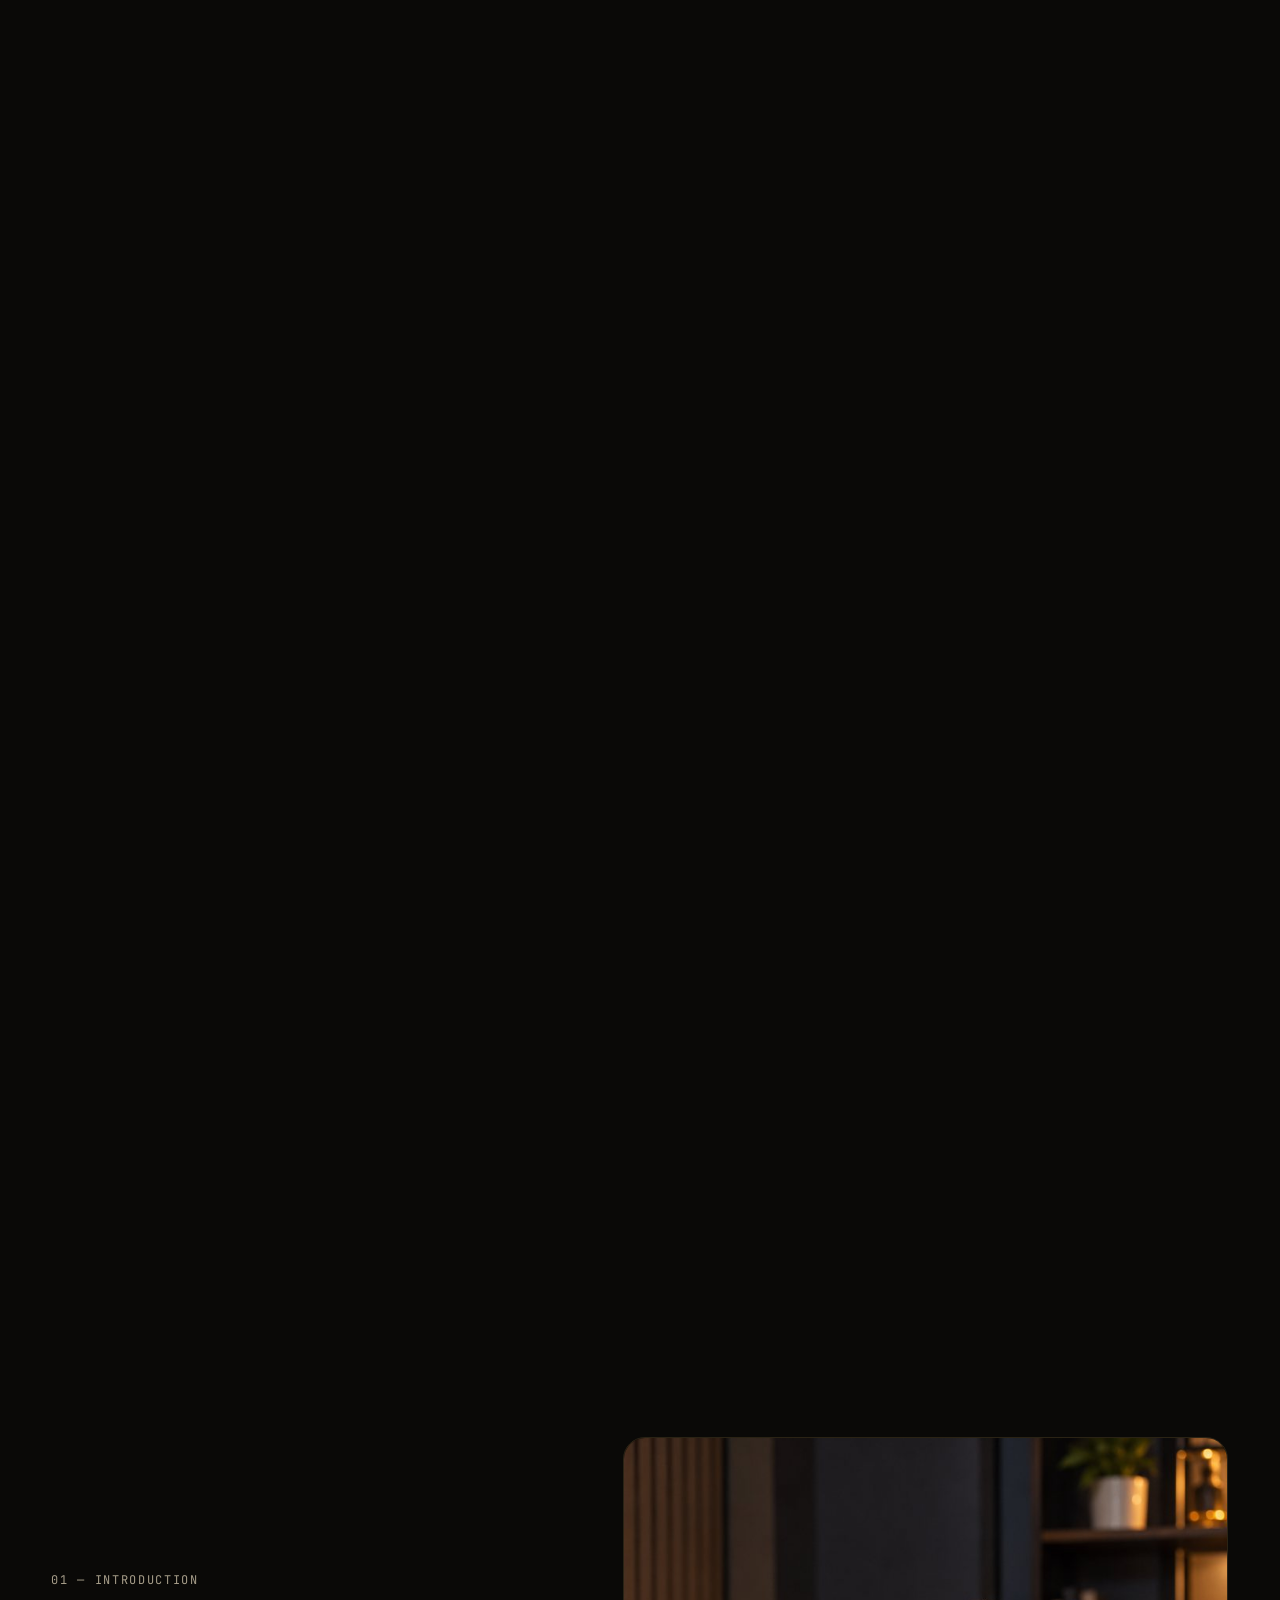
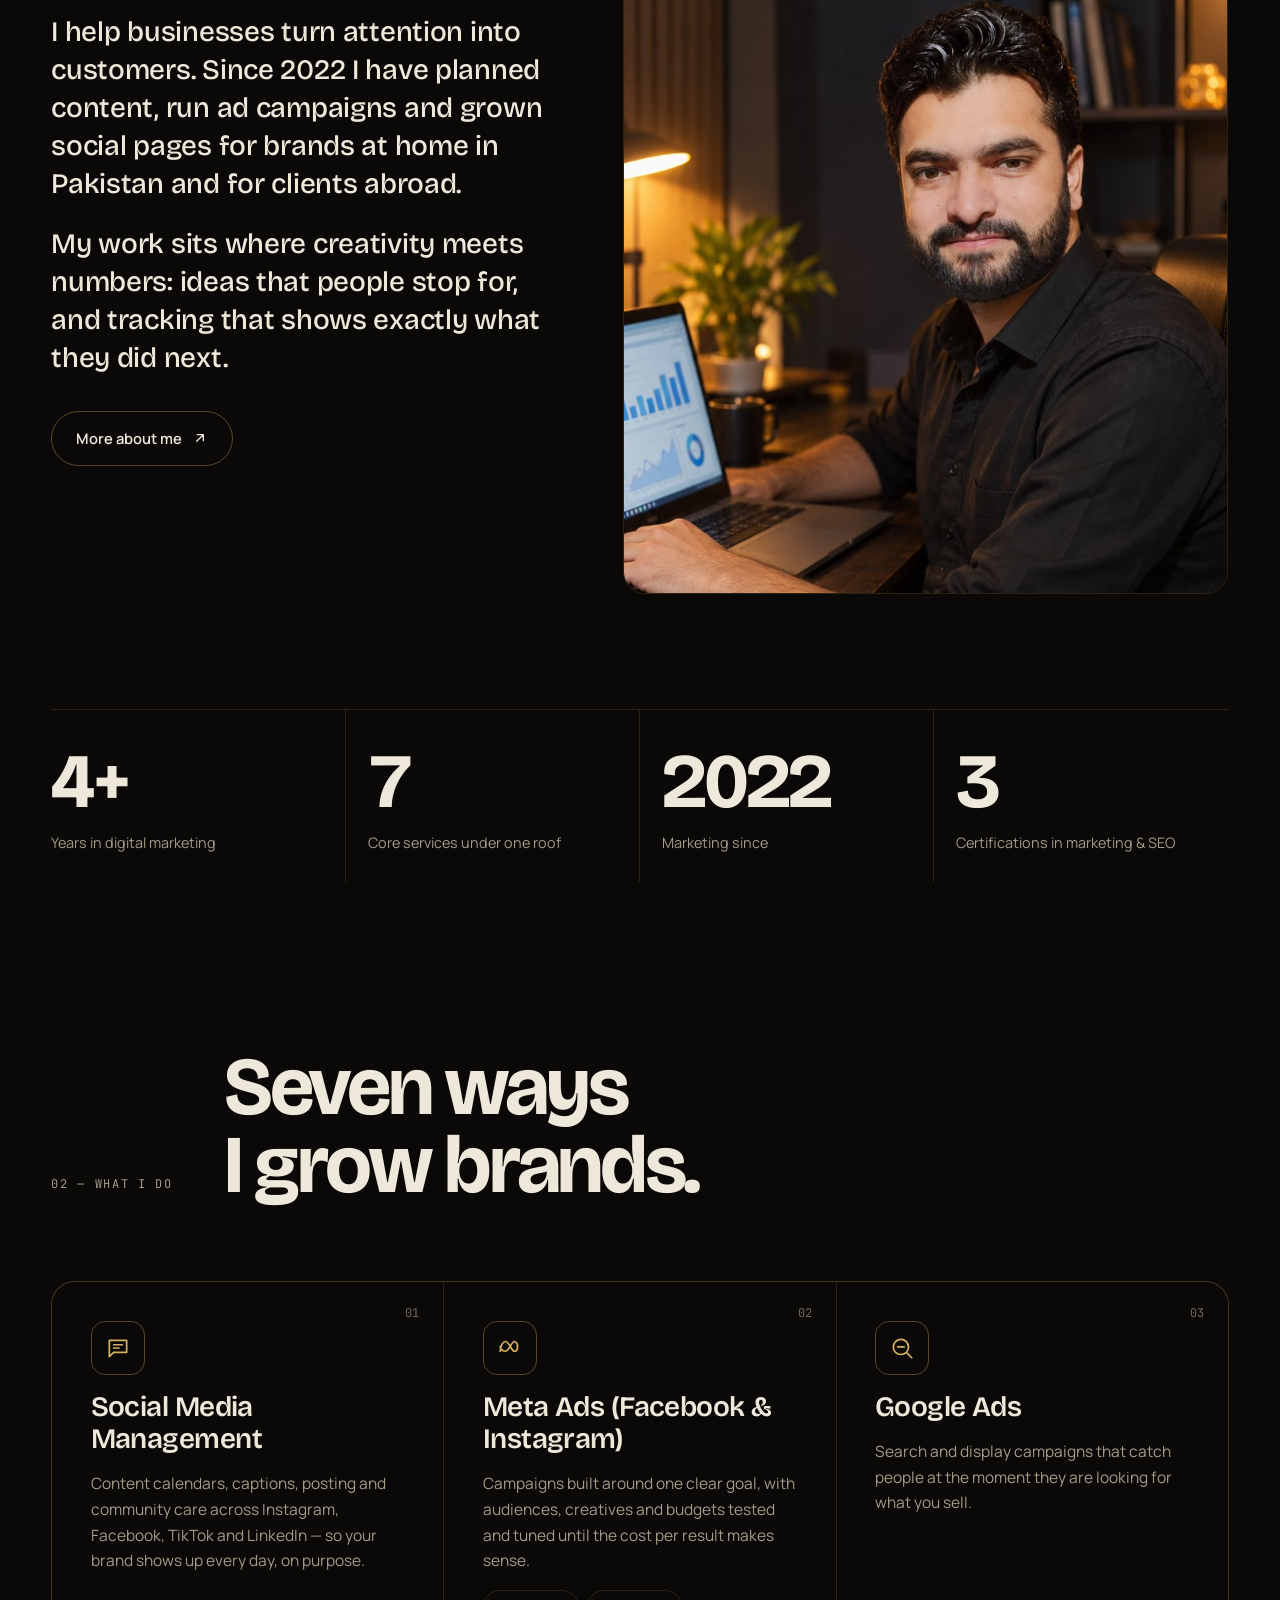
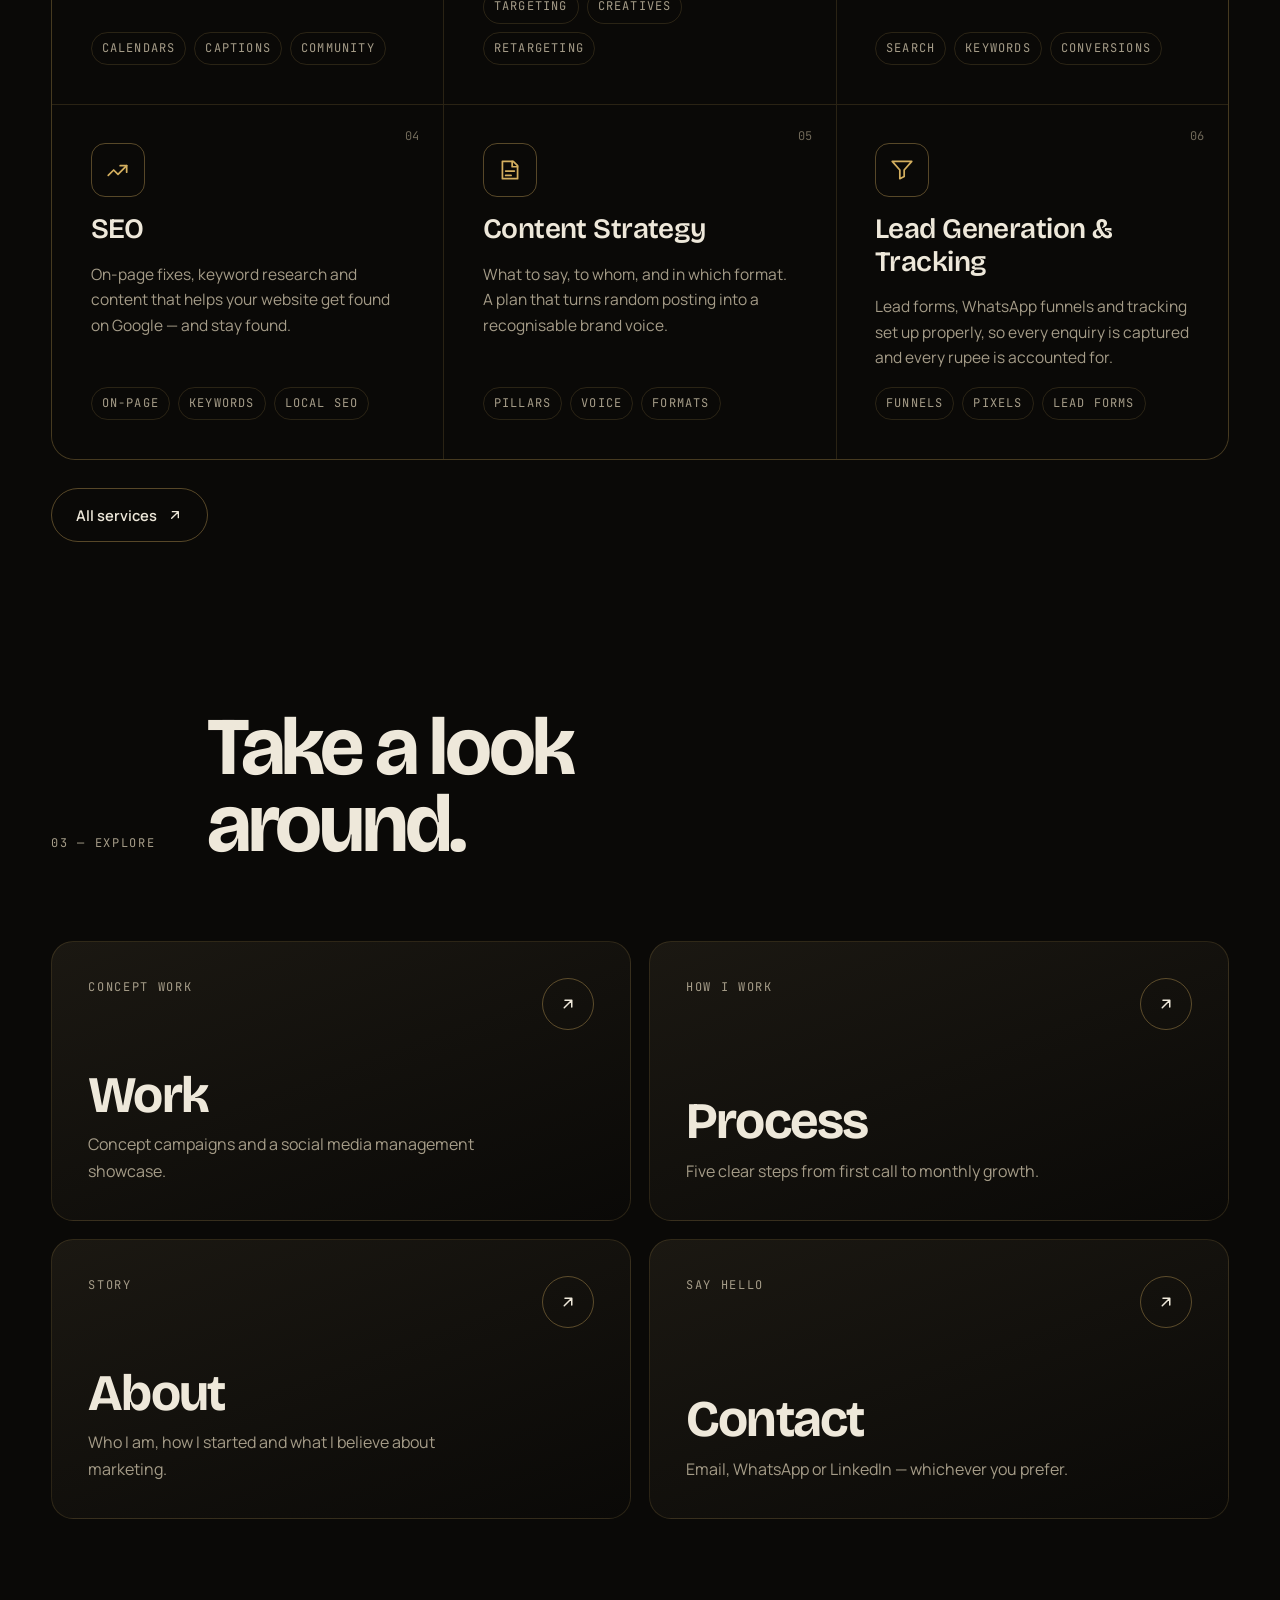
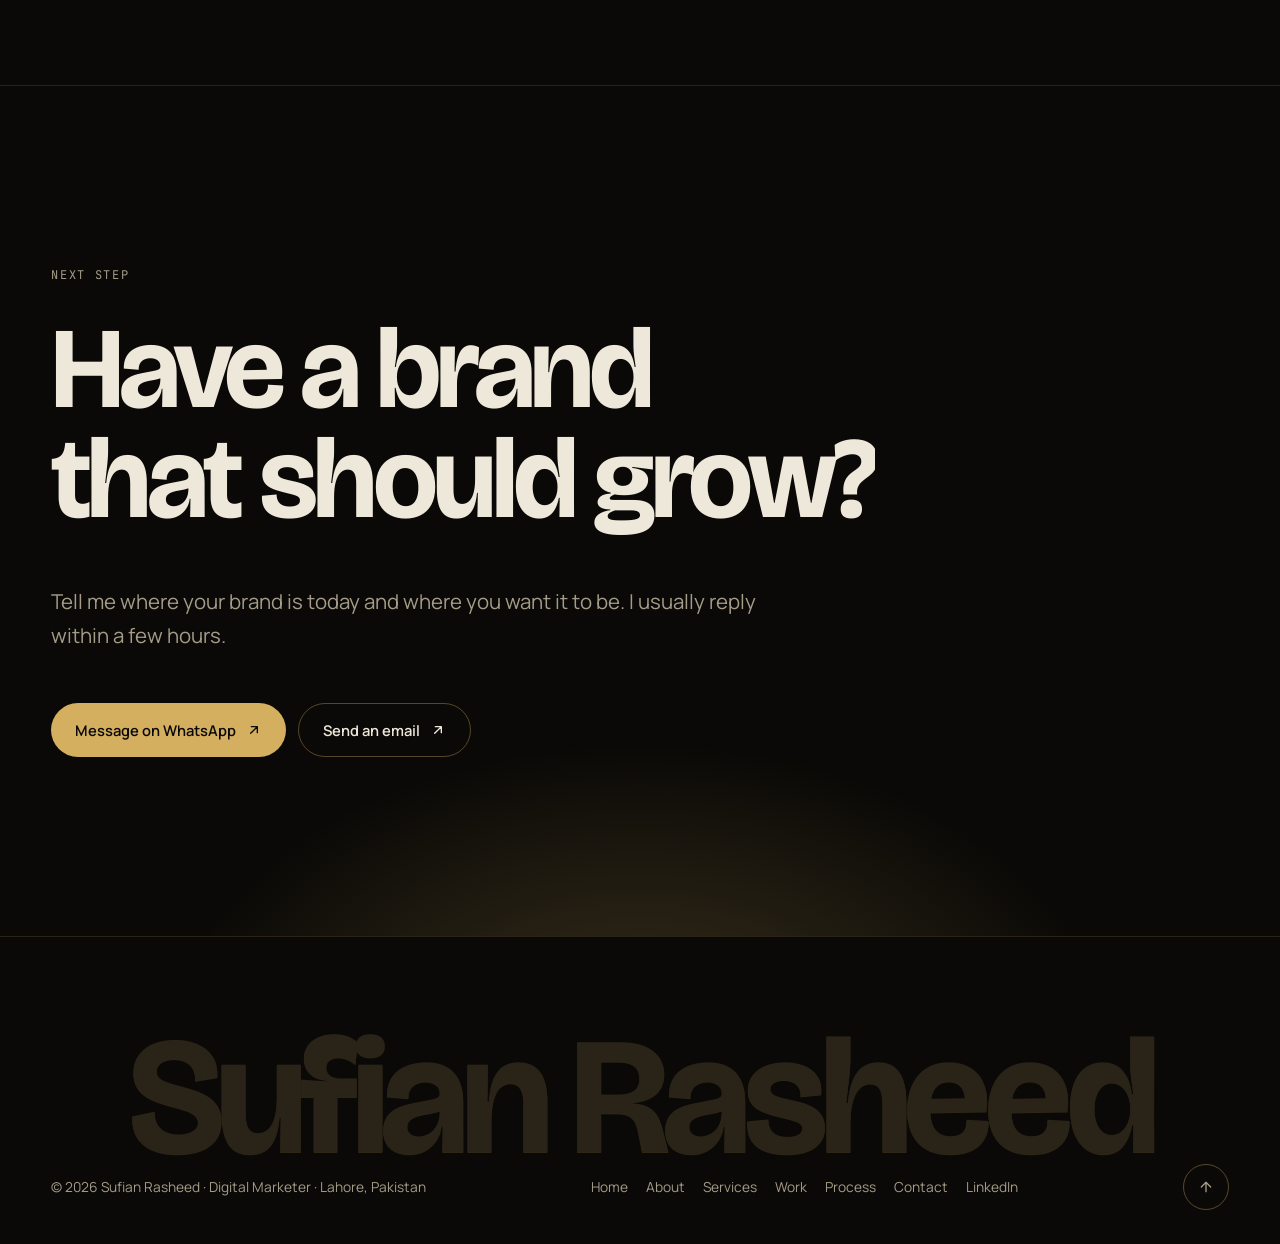
==== commit 15e718d8: "Replace home 'at work' photo with the new approved photo Co-Authored-By: Claude Opus 5.5 <noreply@an" ====
--- a/index.html
+++ b/index.html
@@ -127,7 +127,7 @@
     <p data-read>My work sits where creativity meets numbers: ideas that people stop for, and tracking that shows exactly what they did next.</p>
     <a class="btn btn--ghost" href="about.html" data-magnetic style="margin-top:12px">More about me <svg viewBox="0 0 24 24" fill="none" stroke="currentColor" stroke-width="2" stroke-linecap="round" stroke-linejoin="round" aria-hidden="true"><path d="M7 17L17 7M8 7h9v9"/></svg></a>
   </div>
-  <div class="intro__photo" data-reveal><img src="assets/img/desk.jpg" alt="Sufian Rasheed at work" width="768" height="1376" data-parallax loading="lazy" decoding="async"></div>
+  <div class="intro__photo" data-reveal><img src="assets/img/desk.jpg?v=2" alt="Sufian Rasheed at work" width="768" height="1376" data-parallax loading="lazy" decoding="async"></div>
 </div>
 <div class="wrap" style="margin-top:clamp(60px,9vw,120px)"><div class="stats" data-stagger><div class="stat"><b data-count="4" data-suffix="+">4+</b><span>Years in digital marketing</span></div><div class="stat"><b data-count="7" data-suffix="">7</b><span>Core services under one roof</span></div><div class="stat"><b data-count="2022" data-suffix="">2022</b><span>Marketing since</span></div><div class="stat"><b data-count="3" data-suffix="">3</b><span>Certifications in marketing & SEO</span></div></div></div>
 </section>
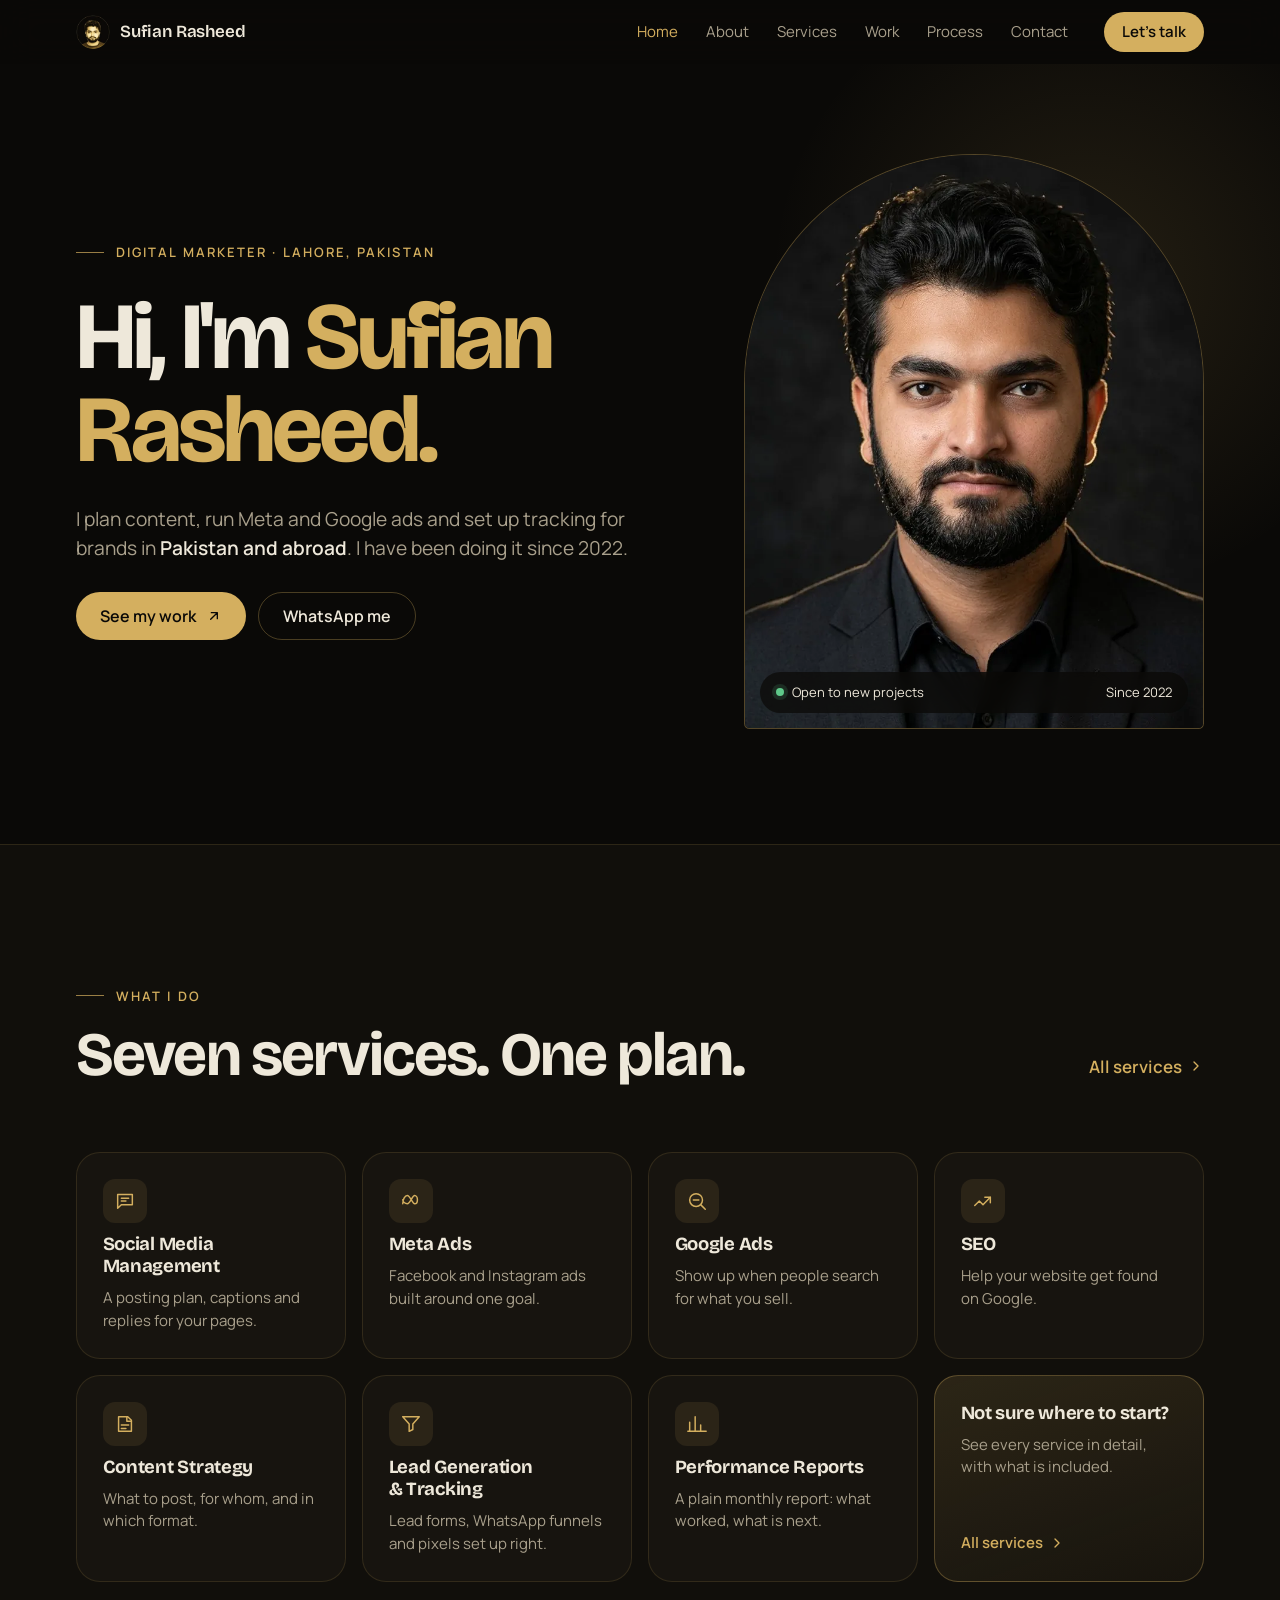
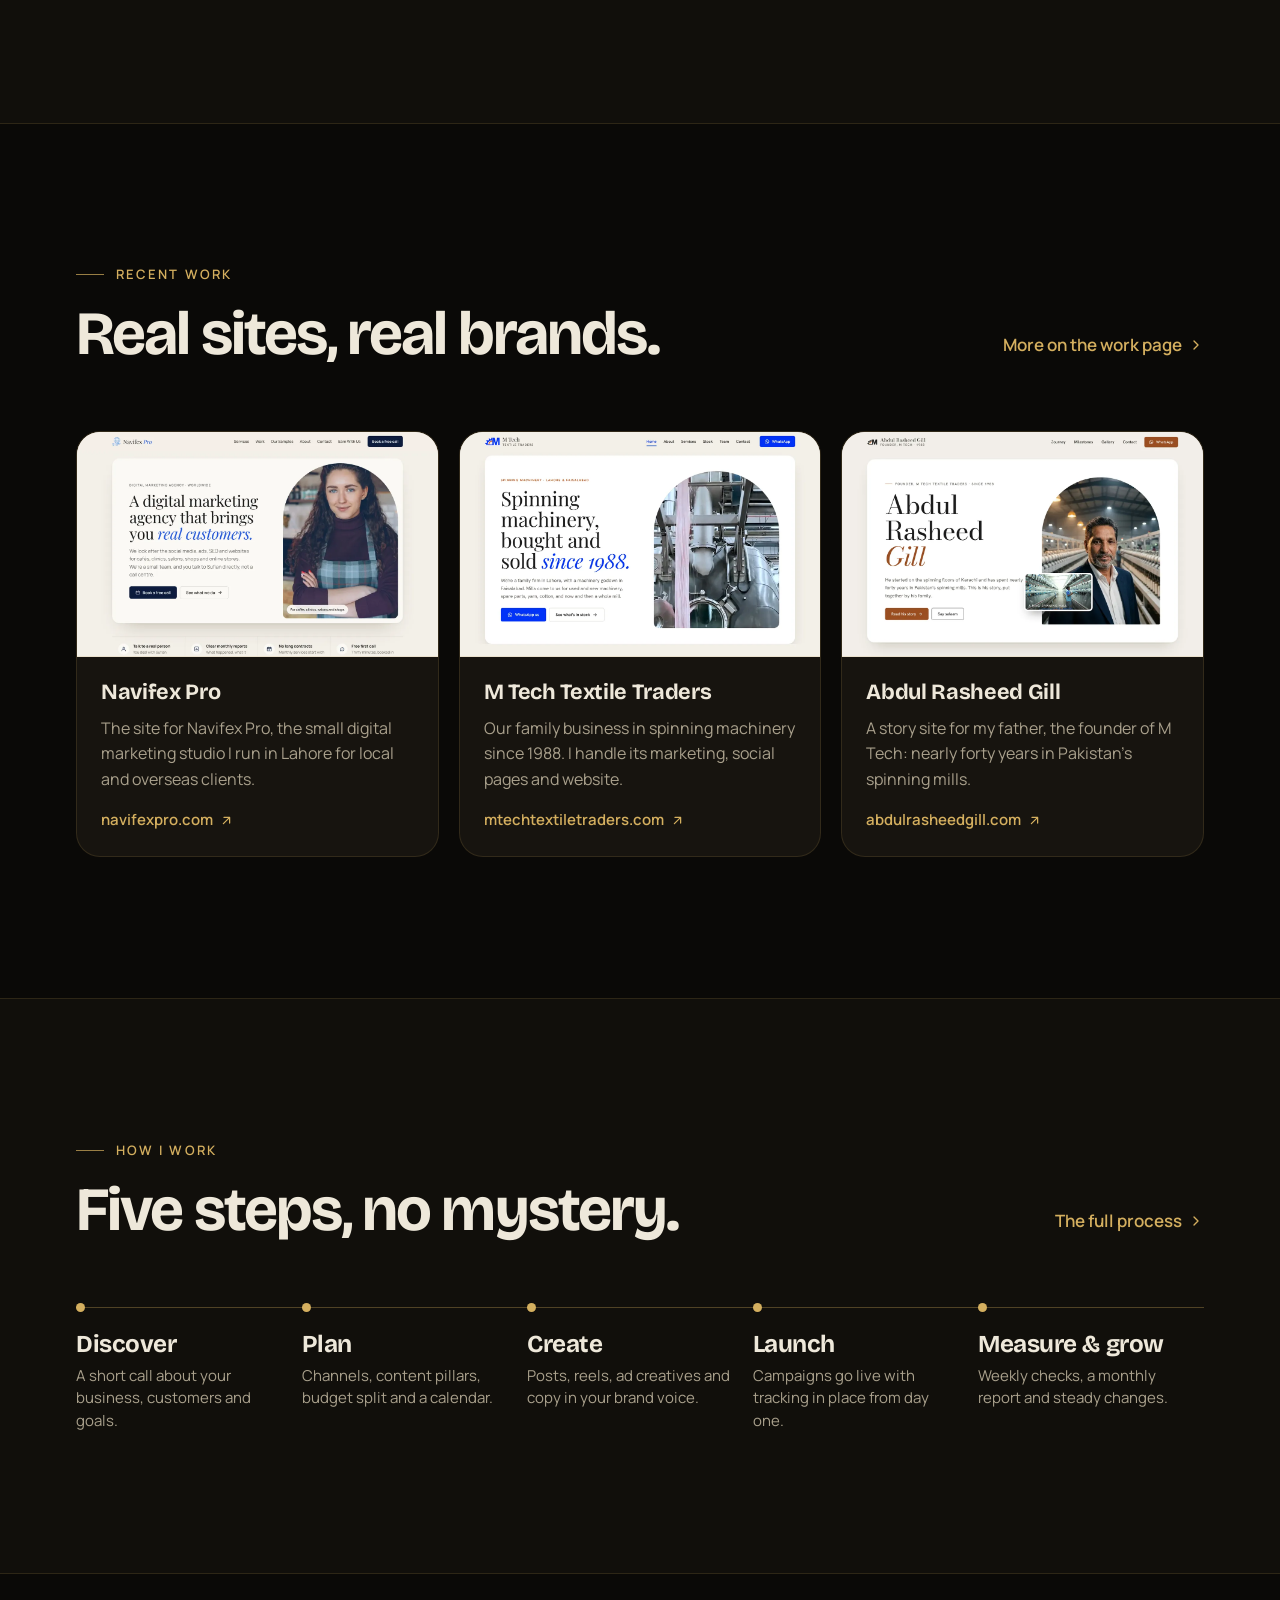
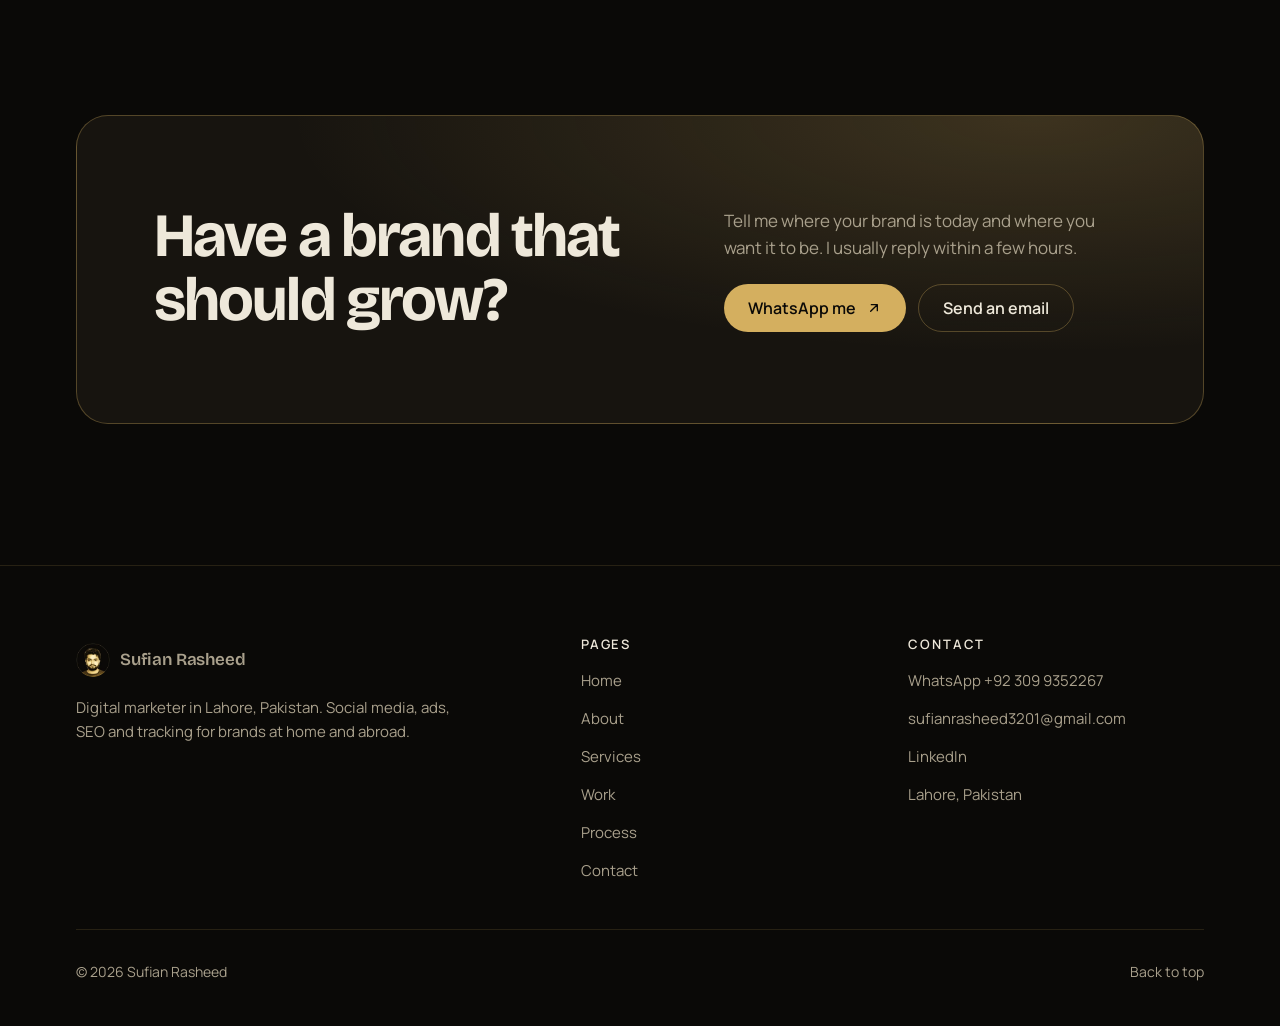
==== commit 2c806a30: "Apple-level redesign: short home, real work, native scroll, full SEO - Home cut to hero, services ti" ====
--- a/index.html
+++ b/index.html
@@ -4,174 +4,135 @@
 <meta charset="utf-8">
 <meta name="viewport" content="width=device-width, initial-scale=1, viewport-fit=cover">
 <title>Sufian Rasheed | Digital Marketer in Lahore, Pakistan</title>
-<meta name="description" content="Sufian Rasheed is a digital marketer in Lahore, Pakistan, helping brands grow with social media, Meta and Google Ads, SEO and lead generation since 2022.">
+<meta name="description" content="I'm Sufian Rasheed, a digital marketer in Lahore, Pakistan. I run social media, Meta and Google Ads, SEO and lead tracking for brands at home and abroad.">
 <meta name="theme-color" content="#0a0907">
+<meta name="author" content="Sufian Rasheed">
 <link rel="canonical" href="https://sufianrasheed.com/">
 <meta property="og:type" content="profile">
-<meta property="profile:first_name" content="Sufian">
-<meta property="profile:last_name" content="Rasheed">
 <meta property="og:site_name" content="Sufian Rasheed">
 <meta property="og:locale" content="en_PK">
 <meta property="og:title" content="Sufian Rasheed | Digital Marketer in Lahore, Pakistan">
-<meta property="og:description" content="Sufian Rasheed is a digital marketer in Lahore, Pakistan, helping brands grow with social media, Meta and Google Ads, SEO and lead generation since 2022.">
+<meta property="og:description" content="I'm Sufian Rasheed, a digital marketer in Lahore, Pakistan. I run social media, Meta and Google Ads, SEO and lead tracking for brands at home and abroad.">
 <meta property="og:url" content="https://sufianrasheed.com/">
 <meta property="og:image" content="https://sufianrasheed.com/assets/img/og.jpg">
 <meta property="og:image:width" content="1200"><meta property="og:image:height" content="630">
 <meta property="og:image:alt" content="Sufian Rasheed, digital marketer in Lahore, Pakistan">
 <meta name="twitter:card" content="summary_large_image">
 <meta name="twitter:title" content="Sufian Rasheed | Digital Marketer in Lahore, Pakistan">
-<meta name="twitter:description" content="Sufian Rasheed is a digital marketer in Lahore, Pakistan, helping brands grow with social media, Meta and Google Ads, SEO and lead generation since 2022.">
+<meta name="twitter:description" content="I'm Sufian Rasheed, a digital marketer in Lahore, Pakistan. I run social media, Meta and Google Ads, SEO and lead tracking for brands at home and abroad.">
+<meta name="twitter:image" content="https://sufianrasheed.com/assets/img/og.jpg">
+<link rel="icon" href="favicon.ico" sizes="any">
 <link rel="icon" type="image/png" sizes="32x32" href="assets/img/favicon-32.png">
 <link rel="icon" type="image/png" sizes="192x192" href="assets/img/favicon-192.png">
 <link rel="apple-touch-icon" href="assets/img/apple-touch-icon.png">
 <link rel="preconnect" href="https://fonts.googleapis.com">
 <link rel="preconnect" href="https://fonts.gstatic.com" crossorigin>
-<link href="https://fonts.googleapis.com/css2?family=Bricolage+Grotesque:opsz,wght@12..96,500;12..96,600;12..96,700&family=JetBrains+Mono:wght@400;500&family=Manrope:wght@400;500;600;700&display=swap" rel="stylesheet">
-<link rel="stylesheet" href="css/style.css?v=6">
-<script>try{if(!matchMedia("(prefers-reduced-motion: reduce)").matches)document.documentElement.classList.add("sr-motion")}catch(e){}</script>
-<script type="application/ld+json">{"@context":"https://schema.org","@graph":[{"@type":"Person","@id":"https://sufianrasheed.com/#person","name":"Sufian Rasheed","jobTitle":"Digital Marketer","description":"Digital marketer in Lahore, Pakistan working with brands in Pakistan and abroad since 2022.","image":"https://sufianrasheed.com/assets/img/portrait.jpg","url":"https://sufianrasheed.com/","email":"mailto:sufianrasheed3201@gmail.com","telephone":"+92 309 9352267","address":{"@type":"PostalAddress","addressLocality":"Lahore","addressRegion":"Punjab","addressCountry":"PK"},"homeLocation":{"@type":"City","name":"Lahore"},"knowsAbout":["Digital marketing","Social media management","Meta Ads","Facebook ads","Instagram ads","Google Ads","Search engine optimization","Content strategy","Lead generation","Conversion tracking","Performance reporting"],"knowsLanguage":["English","Urdu"],"hasCredential":[{"@type":"EducationalOccupationalCredential","name":"Social Media Marketing","credentialCategory":"Professional certification"},{"@type":"EducationalOccupationalCredential","name":"Search Engine Optimization","credentialCategory":"Professional certification"},{"@type":"EducationalOccupationalCredential","name":"MS Office","credentialCategory":"Professional certification"}],"makesOffer":[{"@type":"Offer","itemOffered":{"@type":"Service","name":"Social Media Management","areaServed":["Pakistan","Worldwide"]}},{"@type":"Offer","itemOffered":{"@type":"Service","name":"Meta Ads (Facebook & Instagram)","areaServed":["Pakistan","Worldwide"]}},{"@type":"Offer","itemOffered":{"@type":"Service","name":"Google Ads","areaServed":["Pakistan","Worldwide"]}},{"@type":"Offer","itemOffered":{"@type":"Service","name":"SEO","areaServed":["Pakistan","Worldwide"]}},{"@type":"Offer","itemOffered":{"@type":"Service","name":"Content Strategy","areaServed":["Pakistan","Worldwide"]}},{"@type":"Offer","itemOffered":{"@type":"Service","name":"Lead Generation & Tracking","areaServed":["Pakistan","Worldwide"]}},{"@type":"Offer","itemOffered":{"@type":"Service","name":"Performance Reports","areaServed":["Pakistan","Worldwide"]}}],"sameAs":["https://www.linkedin.com/in/sufianrasheed"]},{"@type":"WebSite","@id":"https://sufianrasheed.com/#website","url":"https://sufianrasheed.com/","name":"Sufian Rasheed","publisher":{"@id":"https://sufianrasheed.com/#person"},"inLanguage":"en"},{"@type":"ProfilePage","@id":"https://sufianrasheed.com/#page","url":"https://sufianrasheed.com/","name":"Sufian Rasheed | Digital Marketer in Lahore, Pakistan","description":"Sufian Rasheed is a digital marketer in Lahore, Pakistan, helping brands grow with social media, Meta and Google Ads, SEO and lead generation since 2022.","isPartOf":{"@id":"https://sufianrasheed.com/#website"},"inLanguage":"en","mainEntity":{"@id":"https://sufianrasheed.com/#person"}}]}</script>
-<noscript><style>.loader,.curtain,.cursor{display:none!important}</style></noscript>
+<link href="https://fonts.googleapis.com/css2?family=Bricolage+Grotesque:opsz,wght@12..96,600;12..96,700&family=Manrope:wght@400;600;700&display=swap" rel="stylesheet">
+<link rel="stylesheet" href="css/style.css?v=7">
+<link rel="preload" as="image" href="assets/img/portrait.webp" fetchpriority="high">
+<script>(function(d){try{if(!matchMedia("(prefers-reduced-motion: reduce)").matches){d.classList.add("motion");setTimeout(function(){d.classList.add("ready")},3400)}}catch(e){}})(document.documentElement)</script>
+<script type="application/ld+json">{"@context":"https://schema.org","@graph":[{"@type":"Person","@id":"https://sufianrasheed.com/#person","name":"Sufian Rasheed","jobTitle":"Digital Marketer","description":"Digital marketer in Lahore, Pakistan, working with brands in Pakistan and abroad since 2022.","image":"https://sufianrasheed.com/assets/img/portrait.jpg","url":"https://sufianrasheed.com/","email":"mailto:sufianrasheed3201@gmail.com","telephone":"+92 309 9352267","address":{"@type":"PostalAddress","addressLocality":"Lahore","addressRegion":"Punjab","addressCountry":"PK"},"homeLocation":{"@type":"City","name":"Lahore"},"knowsAbout":["Digital marketing","Social media management","Meta Ads","Google Ads","Search engine optimization","Content strategy","Lead generation","Conversion tracking","Performance reporting"],"knowsLanguage":["English","Urdu"],"hasCredential":[{"@type":"EducationalOccupationalCredential","name":"Social Media Marketing","credentialCategory":"Professional certification"},{"@type":"EducationalOccupationalCredential","name":"Search Engine Optimization","credentialCategory":"Professional certification"},{"@type":"EducationalOccupationalCredential","name":"MS Office","credentialCategory":"Professional certification"}],"makesOffer":[{"@type":"Offer","itemOffered":{"@type":"Service","name":"Social Media Management","areaServed":["Pakistan","Worldwide"]}},{"@type":"Offer","itemOffered":{"@type":"Service","name":"Meta Ads","areaServed":["Pakistan","Worldwide"]}},{"@type":"Offer","itemOffered":{"@type":"Service","name":"Google Ads","areaServed":["Pakistan","Worldwide"]}},{"@type":"Offer","itemOffered":{"@type":"Service","name":"SEO","areaServed":["Pakistan","Worldwide"]}},{"@type":"Offer","itemOffered":{"@type":"Service","name":"Content Strategy","areaServed":["Pakistan","Worldwide"]}},{"@type":"Offer","itemOffered":{"@type":"Service","name":"Lead Generation & Tracking","areaServed":["Pakistan","Worldwide"]}},{"@type":"Offer","itemOffered":{"@type":"Service","name":"Performance Reports","areaServed":["Pakistan","Worldwide"]}}],"sameAs":["https://www.linkedin.com/in/sufianrasheed"]},{"@type":"WebSite","@id":"https://sufianrasheed.com/#website","url":"https://sufianrasheed.com/","name":"Sufian Rasheed","publisher":{"@id":"https://sufianrasheed.com/#person"},"inLanguage":"en"},{"@type":"ProfilePage","@id":"https://sufianrasheed.com/#page","url":"https://sufianrasheed.com/","name":"Sufian Rasheed | Digital Marketer in Lahore, Pakistan","description":"I'm Sufian Rasheed, a digital marketer in Lahore, Pakistan. I run social media, Meta and Google Ads, SEO and lead tracking for brands at home and abroad.","isPartOf":{"@id":"https://sufianrasheed.com/#website"},"inLanguage":"en","mainEntity":{"@id":"https://sufianrasheed.com/#person"}}]}</script>
 </head>
-<body>
-<div class="loader" aria-hidden="true"><div class="loader__inner">
-  <img class="loader__logo" src="assets/img/logo.png" alt="">
-  <div class="loader__name"><span>Sufian Rasheed</span></div>
-  <div class="loader__bar"><i></i></div>
-  <div class="loader__count">000</div>
-</div></div>
-<div class="curtain" aria-hidden="true"><i></i><i></i><i></i><i></i><i></i></div>
-<div class="cursor" aria-hidden="true"><span>View</span></div><div class="cursor-dot" aria-hidden="true"></div>
+<body class="home">
+<script>(function(){try{var d=document.documentElement;if(!d.classList.contains("motion"))return;if(sessionStorage.getItem("sr-intro"))return;sessionStorage.setItem("sr-intro","1");var o=document.createElement("div");o.className="intro";o.setAttribute("aria-hidden","true");o.innerHTML='<div class="intro__in"><img src="assets/img/logo-96.webp" alt="" width="72" height="72"><b>Sufian Rasheed</b><i></i></div>';document.body.appendChild(o)}catch(e){}})()</script>
+<a class="skip" href="#main">Skip to content</a>
 <header class="hdr"><div class="wrap hdr__row">
-  <a class="brand" href="index.html" aria-label="Sufian Rasheed, home"><img src="assets/img/logo.png" alt="" width="42" height="42"><span><b>Sufian Rasheed</b><small>Digital Marketer</small></span></a>
+  <a class="brand" href="index.html" aria-label="Sufian Rasheed, home"><img src="assets/img/logo-96.webp" alt="" width="34" height="34"><b>Sufian Rasheed</b></a>
   <nav class="nav" aria-label="Main"><a href="index.html" aria-current="page">Home</a><a href="about.html">About</a><a href="services.html">Services</a><a href="work.html">Work</a><a href="process.html">Process</a><a href="contact.html">Contact</a></nav>
-  <a class="btn btn--gold" href="https://wa.me/923099352267?text=Hi%20Sufian%2C%20I%20saw%20your%20portfolio%20and%20I%27d%20like%20to%20talk%20about%20growing%20my%20brand%20online." target="_blank" rel="noopener" data-magnetic>Let's talk <svg viewBox="0 0 24 24" fill="none" stroke="currentColor" stroke-width="2" stroke-linecap="round" stroke-linejoin="round" aria-hidden="true"><path d="M7 17L17 7M8 7h9v9"/></svg></a>
-  <button class="burger" aria-label="Open menu" aria-expanded="false"><i></i><i></i></button>
+  <a class="btn btn--gold hdr__cta" href="https://wa.me/923099352267?text=Hi%20Sufian%2C%20I%20saw%20your%20website%20and%20I%27d%20like%20to%20talk%20about%20my%20brand." target="_blank" rel="noopener">Let's talk</a>
+  <button class="burger" type="button" aria-label="Open menu" aria-expanded="false" aria-controls="mmenu"><i></i><i></i></button>
 </div></header>
-<div class="mmenu" role="dialog" aria-label="Menu"><a class="big" href="index.html"><span>01</span>Home</a><a class="big" href="about.html"><span>02</span>About</a><a class="big" href="services.html"><span>03</span>Services</a><a class="big" href="work.html"><span>04</span>Work</a><a class="big" href="process.html"><span>05</span>Process</a><a class="big" href="contact.html"><span>06</span>Contact</a>
-  <div class="mfoot"><a href="mailto:sufianrasheed3201@gmail.com">sufianrasheed3201@gmail.com</a><a href="https://wa.me/923099352267?text=Hi%20Sufian%2C%20I%20saw%20your%20portfolio%20and%20I%27d%20like%20to%20talk%20about%20growing%20my%20brand%20online." target="_blank" rel="noopener">WhatsApp +92 309 9352267</a><span>Lahore, Pakistan</span></div>
-</div>
-<main id="top">
+<nav class="mmenu" id="mmenu" aria-label="Mobile"><a href="index.html" aria-current="page">Home</a><a href="about.html">About</a><a href="services.html">Services</a><a href="work.html">Work</a><a href="process.html">Process</a><a href="contact.html">Contact</a>
+  <a class="btn btn--gold" href="https://wa.me/923099352267?text=Hi%20Sufian%2C%20I%20saw%20your%20website%20and%20I%27d%20like%20to%20talk%20about%20my%20brand." target="_blank" rel="noopener">WhatsApp me <svg viewBox="0 0 24 24" fill="none" stroke="currentColor" stroke-width="2" stroke-linecap="round" stroke-linejoin="round" aria-hidden="true"><path d="M7 17L17 7M8 7h9v9"/></svg></a>
+  <p>Lahore, Pakistan · sufianrasheed3201@gmail.com</p>
+</nav>
+<main id="main">
 
-<section class="hero">
-  <div class="hero__media" aria-hidden="true">
-    <canvas id="field"></canvas>
+<section class="hero"><div class="wrap hero__grid">
+  <div class="hero__text">
+    <p class="eyebrow hx" style="--d:0">Digital marketer · Lahore, Pakistan</p>
+    <h1 class="h1 hx" style="--d:1">Hi, I'm <span class="gold">Sufian Rasheed.</span></h1>
+    <p class="lede hx" style="--d:2">I plan content, run Meta and Google ads and set up tracking for brands in <strong>Pakistan and abroad</strong>. I have been doing it since 2022.</p>
+    <div class="btns hx" style="--d:3">
+      <a class="btn btn--gold" href="work.html">See my work <svg viewBox="0 0 24 24" fill="none" stroke="currentColor" stroke-width="2" stroke-linecap="round" stroke-linejoin="round" aria-hidden="true"><path d="M7 17L17 7M8 7h9v9"/></svg></a>
+      <a class="btn btn--ghost" href="https://wa.me/923099352267?text=Hi%20Sufian%2C%20I%20saw%20your%20website%20and%20I%27d%20like%20to%20talk%20about%20my%20brand." target="_blank" rel="noopener">WhatsApp me</a>
+    </div>
   </div>
-  <div class="wrap hero__grid">
-    <div>
-      <h1 data-split><span class="mono h1-kw hero__eyebrow">Digital Marketer · Lahore, Pakistan</span><br>Hi, I'm<br><em class="gtext">Sufian</em><br>Rasheed.</h1>
-      <p class="hero__lede">A digital marketer from Lahore, helping brands in <strong>Pakistan and around the world</strong> grow online since 2022.</p>
-      <div class="hero__ctas">
-        <a class="btn btn--gold" href="work.html" data-magnetic data-cursor="Work">See my work <svg viewBox="0 0 24 24" fill="none" stroke="currentColor" stroke-width="2" stroke-linecap="round" stroke-linejoin="round" aria-hidden="true"><path d="M7 17L17 7M8 7h9v9"/></svg></a>
-        <a class="btn btn--ghost" href="https://wa.me/923099352267?text=Hi%20Sufian%2C%20I%20saw%20your%20portfolio%20and%20I%27d%20like%20to%20talk%20about%20growing%20my%20brand%20online." target="_blank" rel="noopener" data-magnetic data-cursor="Chat">WhatsApp me <svg viewBox="0 0 24 24" fill="none" stroke="currentColor" stroke-width="2" stroke-linecap="round" stroke-linejoin="round" aria-hidden="true"><path d="M7 17L17 7M8 7h9v9"/></svg></a>
+  <figure class="portrait hx-img">
+    <div class="portrait__frame"><img src="assets/img/portrait.webp" alt="Portrait of Sufian Rasheed, digital marketer in Lahore" width="768" height="1376" fetchpriority="high" decoding="async"></div>
+    <figcaption><span><i class="dot" aria-hidden="true"></i>Open to new projects</span><span>Since 2022</span></figcaption>
+  </figure>
+</div></section>
+
+<section class="sec sec--alt" aria-labelledby="do-h"><div class="wrap">
+  <div class="sec__head sec__head--row">
+    <div class="sec__title"><p class="eyebrow rv">What I do</p><h2 class="h2 rv" id="do-h" style="--i:1">Seven services. One plan.</h2></div>
+    <a class="link rv" href="services.html">All services <svg viewBox="0 0 24 24" fill="none" stroke="currentColor" stroke-width="2" stroke-linecap="round" stroke-linejoin="round" aria-hidden="true"><path d="M9 6l6 6-6 6"/></svg></a>
+  </div>
+  <div class="tiles tiles--4">
+    <a class="tile tile--sm rv" style="--i:0" href="services.html#social"><span class="tile__icon"><svg viewBox="0 0 24 24" fill="none" stroke="currentColor" stroke-width="1.6" stroke-linecap="round" stroke-linejoin="round" aria-hidden="true"><path d="M4 5h16v11H8l-4 4z"/><path d="M8 9h8M8 12h5"/></svg></span><h3 class="h3">Social Media Management</h3><p>A posting plan, captions and replies for your pages.</p></a><a class="tile tile--sm rv" style="--i:1" href="services.html#meta-ads"><span class="tile__icon"><svg viewBox="0 0 24 24" fill="none" stroke="currentColor" stroke-width="1.6" stroke-linecap="round" stroke-linejoin="round" aria-hidden="true"><path d="M3 15c0-5 2.5-9 5-9 3 0 5.5 9 8 9 2 0 3-2 3-4.5S17.5 6 16 6c-2.5 0-5 9-8 9-2.5 0-5-2-5-4.5"/></svg></span><h3 class="h3">Meta Ads</h3><p>Facebook and Instagram ads built around one goal.</p></a><a class="tile tile--sm rv" style="--i:2" href="services.html#google-ads"><span class="tile__icon"><svg viewBox="0 0 24 24" fill="none" stroke="currentColor" stroke-width="1.6" stroke-linecap="round" stroke-linejoin="round" aria-hidden="true"><circle cx="11" cy="11" r="7"/><path d="M21 21l-4.5-4.5M8 11h6"/></svg></span><h3 class="h3">Google Ads</h3><p>Show up when people search for what you sell.</p></a><a class="tile tile--sm rv" style="--i:3" href="services.html#seo"><span class="tile__icon"><svg viewBox="0 0 24 24" fill="none" stroke="currentColor" stroke-width="1.6" stroke-linecap="round" stroke-linejoin="round" aria-hidden="true"><path d="M3 17l5-5 4 4 8-8"/><path d="M14 8h6v6"/></svg></span><h3 class="h3">SEO</h3><p>Help your website get found on Google.</p></a><a class="tile tile--sm rv" style="--i:0" href="services.html#content"><span class="tile__icon"><svg viewBox="0 0 24 24" fill="none" stroke="currentColor" stroke-width="1.6" stroke-linecap="round" stroke-linejoin="round" aria-hidden="true"><path d="M5 4h10l4 4v12H5z"/><path d="M14 4v5h5M8 13h8M8 17h5"/></svg></span><h3 class="h3">Content Strategy</h3><p>What to post, for whom, and in which format.</p></a><a class="tile tile--sm rv" style="--i:1" href="services.html#leads"><span class="tile__icon"><svg viewBox="0 0 24 24" fill="none" stroke="currentColor" stroke-width="1.6" stroke-linecap="round" stroke-linejoin="round" aria-hidden="true"><path d="M3 4h18l-7 8v6l-4 2v-8z"/></svg></span><h3 class="h3">Lead Generation & Tracking</h3><p>Lead forms, WhatsApp funnels and pixels set up right.</p></a><a class="tile tile--sm rv" style="--i:2" href="services.html#reports"><span class="tile__icon"><svg viewBox="0 0 24 24" fill="none" stroke="currentColor" stroke-width="1.6" stroke-linecap="round" stroke-linejoin="round" aria-hidden="true"><path d="M4 20V10M10 20V4M16 20v-7M22 20H2"/></svg></span><h3 class="h3">Performance Reports</h3><p>A plain monthly report: what worked, what is next.</p></a><a class="tile tile--sm tile--cta rv" style="--i:3" href="services.html"><h3 class="h3">Not sure where to start?</h3><p>See every service in detail, with what is included.</p><span class="tile__go">All services <svg viewBox="0 0 24 24" fill="none" stroke="currentColor" stroke-width="2" stroke-linecap="round" stroke-linejoin="round" aria-hidden="true"><path d="M9 6l6 6-6 6"/></svg></span></a>
+  </div>
+</div></section>
+
+<section class="sec" aria-labelledby="work-h"><div class="wrap">
+  <div class="sec__head sec__head--row">
+    <div class="sec__title"><p class="eyebrow rv">Recent work</p><h2 class="h2 rv" id="work-h" style="--i:1">Real sites, real brands.</h2></div>
+    <a class="link rv" href="work.html">More on the work page <svg viewBox="0 0 24 24" fill="none" stroke="currentColor" stroke-width="2" stroke-linecap="round" stroke-linejoin="round" aria-hidden="true"><path d="M9 6l6 6-6 6"/></svg></a>
+  </div>
+  <div class="works">
+    <a class="work rv" style="--i:0" href="https://navifexpro.com" target="_blank" rel="noopener">
+      <div class="work__shot"><img class="rv-img" src="assets/img/work-navifex.webp" alt="Home page of the Navifex Pro website" width="1200" height="750" loading="lazy" decoding="async"></div>
+      <div class="work__body"><h3 class="h3">Navifex Pro</h3><p>The site for Navifex Pro, the small digital marketing studio I run in Lahore for local and overseas clients.</p><span class="work__url">navifexpro.com <svg viewBox="0 0 24 24" fill="none" stroke="currentColor" stroke-width="2" stroke-linecap="round" stroke-linejoin="round" aria-hidden="true"><path d="M7 17L17 7M8 7h9v9"/></svg></span></div>
+    </a>
+    <a class="work rv" style="--i:1" href="https://mtechtextiletraders.com" target="_blank" rel="noopener">
+      <div class="work__shot"><img class="rv-img" src="assets/img/work-mtech.webp" alt="Home page of the M Tech Textile Traders website" width="1200" height="750" loading="lazy" decoding="async"></div>
+      <div class="work__body"><h3 class="h3">M Tech Textile Traders</h3><p>Our family business in spinning machinery since 1988. I handle its marketing, social pages and website.</p><span class="work__url">mtechtextiletraders.com <svg viewBox="0 0 24 24" fill="none" stroke="currentColor" stroke-width="2" stroke-linecap="round" stroke-linejoin="round" aria-hidden="true"><path d="M7 17L17 7M8 7h9v9"/></svg></span></div>
+    </a>
+    <a class="work rv" style="--i:2" href="https://abdulrasheedgill.com" target="_blank" rel="noopener">
+      <div class="work__shot"><img class="rv-img" src="assets/img/work-gill.webp" alt="Home page of the Abdul Rasheed Gill website" width="1200" height="750" loading="lazy" decoding="async"></div>
+      <div class="work__body"><h3 class="h3">Abdul Rasheed Gill</h3><p>A story site for my father, the founder of M Tech: nearly forty years in Pakistan's spinning mills.</p><span class="work__url">abdulrasheedgill.com <svg viewBox="0 0 24 24" fill="none" stroke="currentColor" stroke-width="2" stroke-linecap="round" stroke-linejoin="round" aria-hidden="true"><path d="M7 17L17 7M8 7h9v9"/></svg></span></div>
+    </a>
+  </div>
+</div></section>
+
+<section class="sec sec--alt" aria-labelledby="how-h"><div class="wrap">
+  <div class="sec__head sec__head--row">
+    <div class="sec__title"><p class="eyebrow rv">How I work</p><h2 class="h2 rv" id="how-h" style="--i:1">Five steps, no mystery.</h2></div>
+    <a class="link rv" href="process.html">The full process <svg viewBox="0 0 24 24" fill="none" stroke="currentColor" stroke-width="2" stroke-linecap="round" stroke-linejoin="round" aria-hidden="true"><path d="M9 6l6 6-6 6"/></svg></a>
+  </div>
+  <ol class="flow"><li class="rv" style="--i:0"><b>Discover</b><span>A short call about your business, customers and goals.</span></li><li class="rv" style="--i:1"><b>Plan</b><span>Channels, content pillars, budget split and a calendar.</span></li><li class="rv" style="--i:2"><b>Create</b><span>Posts, reels, ad creatives and copy in your brand voice.</span></li><li class="rv" style="--i:3"><b>Launch</b><span>Campaigns go live with tracking in place from day one.</span></li><li class="rv" style="--i:4"><b>Measure & grow</b><span>Weekly checks, a monthly report and steady changes.</span></li></ol>
+</div></section>
+
+<section class="band" aria-labelledby="band-h"><div class="wrap">
+  <div class="band__box rv">
+    <h2 class="h2" id="band-h">Have a brand that should grow?</h2>
+    <div class="band__side">
+      <p>Tell me where your brand is today and where you want it to be. I usually reply within a few hours.</p>
+      <div class="btns">
+        <a class="btn btn--gold" href="https://wa.me/923099352267?text=Hi%20Sufian%2C%20I%20saw%20your%20website%20and%20I%27d%20like%20to%20talk%20about%20my%20brand." target="_blank" rel="noopener">WhatsApp me <svg viewBox="0 0 24 24" fill="none" stroke="currentColor" stroke-width="2" stroke-linecap="round" stroke-linejoin="round" aria-hidden="true"><path d="M7 17L17 7M8 7h9v9"/></svg></a>
+        <a class="btn btn--ghost" href="mailto:sufianrasheed3201@gmail.com">Send an email</a>
       </div>
     </div>
-    <figure class="portrait" style="margin:0">
-      <img src="assets/img/portrait.jpg" alt="Portrait of Sufian Rasheed" width="768" height="1376" fetchpriority="high">
-      <div class="orbit"></div>
-      <figcaption class="portrait__tag"><span class="live">Available for projects</span><span>Est. 2022</span></figcaption>
-    </figure>
-  </div>
-  <div class="scroll-cue mono"><span>Scroll</span><i></i></div>
-</section>
-
-<div class="marquee" aria-hidden="true"><div class="marquee__track">
-  <span>Social Media</span><span>Meta Ads</span><span>Google Ads</span><span>SEO</span><span>Content Strategy</span><span>Lead Generation</span><span>Reporting</span><span>Social Media</span><span>Meta Ads</span><span>Google Ads</span><span>SEO</span><span>Content Strategy</span><span>Lead Generation</span><span>Reporting</span>
-</div></div>
-
-<section class="cine" aria-label="How I grow brands, in four chapters">
-  <div class="story__stage">
-    <div class="story__view">
-      <img class="story__still" src="assets/img/sculpture.webp" alt="" width="900" height="900" loading="lazy" decoding="async">
-      <canvas class="story__gl" aria-hidden="true"></canvas>
-    </div>
-    <svg class="story__lines" aria-hidden="true" preserveAspectRatio="none"><line x1="0" y1="0" x2="0" y2="0"/><line x1="0" y1="0" x2="0" y2="0"/><line x1="0" y1="0" x2="0" y2="0"/><line x1="0" y1="0" x2="0" y2="0"/><line x1="0" y1="0" x2="0" y2="0"/><line x1="0" y1="0" x2="0" y2="0"/><line x1="0" y1="0" x2="0" y2="0"/></svg>
-    <ul class="lbls" aria-hidden="true"><li class="lbl" style="--i:0"><span>01</span>Social Media Management</li><li class="lbl" style="--i:1"><span>02</span>Meta Ads</li><li class="lbl" style="--i:2"><span>03</span>Google Ads</li><li class="lbl" style="--i:3"><span>04</span>SEO</li><li class="lbl" style="--i:4"><span>05</span>Content Strategy</li><li class="lbl" style="--i:5"><span>06</span>Lead Generation &amp; Tracking</li><li class="lbl" style="--i:6"><span>07</span>Performance Reports</li></ul>
-    <div class="story__copy">
-      <article class="chap" data-name="Reveal">
-        <span class="mono chap__eye"><b>01</b> Reveal</span>
-        <h2 class="chap__h">Every brand<br>starts <span class="gold">unseen.</span></h2>
-        <p>Great products get ignored every day. My job is to pull yours out of the noise and put it under the spotlight, in front of the people most likely to buy.</p>
-      </article>
-      <article class="chap" data-name="Rotate">
-        <span class="mono chap__eye"><b>02</b> Rotate</span>
-        <h2 class="chap__h">Four steps,<br>one <span class="gold">direction.</span></h2>
-        <ol class="chap__steps">
-          <li><b>Reach</b> <span>Scroll-stopping content and ads put your brand in front of the right people.</span></li>
-          <li><b>Engagement</b> <span>Clear hooks and offers turn passive scrollers into curious visitors.</span></li>
-          <li><b>Leads</b> <span>Forms, DMs and WhatsApp chats capture people who are ready to talk.</span></li>
-          <li><b>Sales</b> <span>Follow-ups, retargeting and tracking help close the loop.</span></li>
-        </ol>
-      </article>
-      <article class="chap" data-name="Split">
-        <span class="mono chap__eye"><b>03</b> Split</span>
-        <h2 class="chap__h">Seven services,<br>one <span class="gold">system.</span></h2>
-        <p>Each ring is a service. They work best locked together: content feeds the ads, ads feed the leads, and tracking shows what actually worked.</p>
-        <a class="chap__link" href="services.html" data-cursor="Open">See all services <svg viewBox="0 0 24 24" fill="none" stroke="currentColor" stroke-width="2" stroke-linecap="round" stroke-linejoin="round" aria-hidden="true"><path d="M7 17L17 7M8 7h9v9"/></svg></a>
-      </article>
-      <article class="chap" data-name="Let's talk">
-        <span class="mono chap__eye"><b>04</b> Let's talk</span>
-        <h2 class="chap__h">Ready when<br>you <span class="gold">are.</span></h2>
-        <p>Tell me where your brand is today and where you want it to be. I usually reply within a few hours.</p>
-        <div class="hero__ctas"><a class="btn btn--gold" href="https://wa.me/923099352267?text=Hi%20Sufian%2C%20I%20saw%20your%20portfolio%20and%20I%27d%20like%20to%20talk%20about%20growing%20my%20brand%20online." target="_blank" rel="noopener" data-magnetic data-cursor="Chat">Let's talk on WhatsApp <svg viewBox="0 0 24 24" fill="none" stroke="currentColor" stroke-width="2" stroke-linecap="round" stroke-linejoin="round" aria-hidden="true"><path d="M7 17L17 7M8 7h9v9"/></svg></a></div>
-      </article>
-    </div>
-    <div class="hud mono" aria-hidden="true"><span class="hud__n">01</span><span class="hud__name">Reveal</span><span class="hud__bar"><i></i></span></div>
-  </div>
-</section>
-
-
-<section class="sec"><div class="wrap intro">
-  <div class="intro__text">
-    <span class="mono">01 — Introduction</span>
-    <p data-read style="margin-top:22px">I help businesses turn attention into customers. Since 2022 I have planned content, run ad campaigns and grown social pages for brands at home in Pakistan and for clients abroad.</p>
-    <p data-read>My work sits where creativity meets numbers: ideas that people stop for, and tracking that shows exactly what they did next.</p>
-    <a class="btn btn--ghost" href="about.html" data-magnetic style="margin-top:12px">More about me <svg viewBox="0 0 24 24" fill="none" stroke="currentColor" stroke-width="2" stroke-linecap="round" stroke-linejoin="round" aria-hidden="true"><path d="M7 17L17 7M8 7h9v9"/></svg></a>
-  </div>
-  <div class="intro__photo" data-reveal><img src="assets/img/desk.jpg?v=2" alt="Sufian Rasheed at work" width="768" height="1376" data-parallax loading="lazy" decoding="async"></div>
-</div>
-<div class="wrap" style="margin-top:clamp(60px,9vw,120px)"><div class="stats" data-stagger><div class="stat"><b data-count="4" data-suffix="+">4+</b><span>Years in digital marketing</span></div><div class="stat"><b data-count="7" data-suffix="">7</b><span>Core services under one roof</span></div><div class="stat"><b data-count="2022" data-suffix="">2022</b><span>Marketing since</span></div><div class="stat"><b data-count="3" data-suffix="">3</b><span>Certifications in marketing & SEO</span></div></div></div>
-</section>
-
-<section class="sec" style="padding-top:0"><div class="wrap">
-  <div class="sec__head"><span class="mono">02 — What I do</span><h2 class="h2" data-split>Seven ways<br>I grow brands.</h2></div>
-  <div class="svc-grid" data-stagger><article class="svc"><span class="svc__n">01</span><div class="svc__icon"><svg viewBox="0 0 24 24" fill="none" stroke="currentColor" stroke-width="1.6" stroke-linecap="round" stroke-linejoin="round" aria-hidden="true"><path d="M4 5h16v11H8l-4 4z"/><path d="M8 9h8M8 12h5"/></svg></div><h3 class="h3">Social Media Management</h3><p>Content calendars, captions, posting and community care across Instagram, Facebook, TikTok and LinkedIn — so your brand shows up every day, on purpose.</p><ul><li>Calendars</li><li>Captions</li><li>Community</li></ul></article>
-<article class="svc"><span class="svc__n">02</span><div class="svc__icon"><svg viewBox="0 0 24 24" fill="none" stroke="currentColor" stroke-width="1.6" stroke-linecap="round" stroke-linejoin="round" aria-hidden="true"><path d="M3 15c0-5 2.5-9 5-9 3 0 5.5 9 8 9 2 0 3-2 3-4.5S17.5 6 16 6c-2.5 0-5 9-8 9-2.5 0-5-2-5-4.5"/></svg></div><h3 class="h3">Meta Ads (Facebook & Instagram)</h3><p>Campaigns built around one clear goal, with audiences, creatives and budgets tested and tuned until the cost per result makes sense.</p><ul><li>Targeting</li><li>Creatives</li><li>Retargeting</li></ul></article>
-<article class="svc"><span class="svc__n">03</span><div class="svc__icon"><svg viewBox="0 0 24 24" fill="none" stroke="currentColor" stroke-width="1.6" stroke-linecap="round" stroke-linejoin="round" aria-hidden="true"><circle cx="11" cy="11" r="7"/><path d="M21 21l-4.5-4.5M8 11h6"/></svg></div><h3 class="h3">Google Ads</h3><p>Search and display campaigns that catch people at the moment they are looking for what you sell.</p><ul><li>Search</li><li>Keywords</li><li>Conversions</li></ul></article>
-<article class="svc"><span class="svc__n">04</span><div class="svc__icon"><svg viewBox="0 0 24 24" fill="none" stroke="currentColor" stroke-width="1.6" stroke-linecap="round" stroke-linejoin="round" aria-hidden="true"><path d="M3 17l5-5 4 4 8-8"/><path d="M14 8h6v6"/></svg></div><h3 class="h3">SEO</h3><p>On-page fixes, keyword research and content that helps your website get found on Google — and stay found.</p><ul><li>On-page</li><li>Keywords</li><li>Local SEO</li></ul></article>
-<article class="svc"><span class="svc__n">05</span><div class="svc__icon"><svg viewBox="0 0 24 24" fill="none" stroke="currentColor" stroke-width="1.6" stroke-linecap="round" stroke-linejoin="round" aria-hidden="true"><path d="M5 4h10l4 4v12H5z"/><path d="M14 4v5h5M8 13h8M8 17h5"/></svg></div><h3 class="h3">Content Strategy</h3><p>What to say, to whom, and in which format. A plan that turns random posting into a recognisable brand voice.</p><ul><li>Pillars</li><li>Voice</li><li>Formats</li></ul></article>
-<article class="svc"><span class="svc__n">06</span><div class="svc__icon"><svg viewBox="0 0 24 24" fill="none" stroke="currentColor" stroke-width="1.6" stroke-linecap="round" stroke-linejoin="round" aria-hidden="true"><path d="M3 4h18l-7 8v6l-4 2v-8z"/></svg></div><h3 class="h3">Lead Generation & Tracking</h3><p>Lead forms, WhatsApp funnels and tracking set up properly, so every enquiry is captured and every rupee is accounted for.</p><ul><li>Funnels</li><li>Pixels</li><li>Lead forms</li></ul></article></div>
-  <div style="margin-top:28px"><a class="btn btn--ghost" href="services.html" data-magnetic>All services <svg viewBox="0 0 24 24" fill="none" stroke="currentColor" stroke-width="2" stroke-linecap="round" stroke-linejoin="round" aria-hidden="true"><path d="M7 17L17 7M8 7h9v9"/></svg></a></div>
-</div></section>
-
-<section class="sec" style="padding-top:0"><div class="wrap">
-  <div class="sec__head"><span class="mono">03 — Explore</span><h2 class="h2" data-split>Take a look<br>around.</h2></div>
-  <div class="explore" data-stagger>
-    <a class="xcard" href="work.html" data-cursor="Open"><div class="xcard__top"><span class="mono">Concept work</span><span class="arrow"><svg viewBox="0 0 24 24" fill="none" stroke="currentColor" stroke-width="2" stroke-linecap="round" stroke-linejoin="round" aria-hidden="true"><path d="M7 17L17 7M8 7h9v9"/></svg></span></div><div><h3>Work</h3><p>Concept campaigns and a social media management showcase.</p></div></a>
-    <a class="xcard" href="process.html" data-cursor="Open"><div class="xcard__top"><span class="mono">How I work</span><span class="arrow"><svg viewBox="0 0 24 24" fill="none" stroke="currentColor" stroke-width="2" stroke-linecap="round" stroke-linejoin="round" aria-hidden="true"><path d="M7 17L17 7M8 7h9v9"/></svg></span></div><div><h3>Process</h3><p>Five clear steps from first call to monthly growth.</p></div></a>
-    <a class="xcard" href="about.html" data-cursor="Open"><div class="xcard__top"><span class="mono">Story</span><span class="arrow"><svg viewBox="0 0 24 24" fill="none" stroke="currentColor" stroke-width="2" stroke-linecap="round" stroke-linejoin="round" aria-hidden="true"><path d="M7 17L17 7M8 7h9v9"/></svg></span></div><div><h3>About</h3><p>Who I am, how I started and what I believe about marketing.</p></div></a>
-    <a class="xcard" href="contact.html" data-cursor="Open"><div class="xcard__top"><span class="mono">Say hello</span><span class="arrow"><svg viewBox="0 0 24 24" fill="none" stroke="currentColor" stroke-width="2" stroke-linecap="round" stroke-linejoin="round" aria-hidden="true"><path d="M7 17L17 7M8 7h9v9"/></svg></span></div><div><h3>Contact</h3><p>Email, WhatsApp or LinkedIn — whichever you prefer.</p></div></a>
-  </div>
-</div></section>
-<section class="cta"><div class="cta__glow"></div><div class="wrap cta__inner">
-  <span class="mono">Next step</span>
-  <h2 class="h2" data-split>Have a brand<br>that should grow?</h2>
-  <p class="lede" data-reveal>Tell me where your brand is today and where you want it to be. I usually reply within a few hours.</p>
-  <div class="hero__ctas" data-reveal>
-    <a class="btn btn--gold" href="https://wa.me/923099352267?text=Hi%20Sufian%2C%20I%20saw%20your%20portfolio%20and%20I%27d%20like%20to%20talk%20about%20growing%20my%20brand%20online." target="_blank" rel="noopener" data-magnetic data-cursor="Chat">Message on WhatsApp <svg viewBox="0 0 24 24" fill="none" stroke="currentColor" stroke-width="2" stroke-linecap="round" stroke-linejoin="round" aria-hidden="true"><path d="M7 17L17 7M8 7h9v9"/></svg></a>
-    <a class="btn btn--ghost" href="mailto:sufianrasheed3201@gmail.com" data-magnetic data-cursor="Mail">Send an email <svg viewBox="0 0 24 24" fill="none" stroke="currentColor" stroke-width="2" stroke-linecap="round" stroke-linejoin="round" aria-hidden="true"><path d="M7 17L17 7M8 7h9v9"/></svg></a>
   </div>
 </div></section>
 </main>
-<footer class="ftr"><div class="wordmark" aria-hidden="true"><span class="wordmark__t">Sufian Rasheed</span></div><div class="wrap ftr__row">
-  <span>© <span data-year>2026</span> Sufian Rasheed · Digital Marketer · Lahore, Pakistan</span>
-  <nav class="ftr__links" aria-label="Footer"><a href="index.html">Home</a><a href="about.html">About</a><a href="services.html">Services</a><a href="work.html">Work</a><a href="process.html">Process</a><a href="contact.html">Contact</a><a href="https://www.linkedin.com/in/sufianrasheed" target="_blank" rel="noopener">LinkedIn</a></nav>
-  <button class="totop" aria-label="Back to top"><svg viewBox="0 0 24 24" fill="none" stroke="currentColor" stroke-width="2" stroke-linecap="round" stroke-linejoin="round" aria-hidden="true"><path d="M12 19V5M5 12l7-7 7 7"/></svg></button>
+<footer class="ftr"><div class="wrap">
+  <div class="ftr__grid">
+    <div class="ftr__brand">
+      <a class="brand" href="index.html" aria-label="Sufian Rasheed, home"><img src="assets/img/logo-96.webp" alt="" width="34" height="34" loading="lazy"><b>Sufian Rasheed</b></a>
+      <p>Digital marketer in Lahore, Pakistan. Social media, ads, SEO and tracking for brands at home and abroad.</p>
+    </div>
+    <div><h2>Pages</h2><ul><li><a href="index.html">Home</a></li><li><a href="about.html">About</a></li><li><a href="services.html">Services</a></li><li><a href="work.html">Work</a></li><li><a href="process.html">Process</a></li><li><a href="contact.html">Contact</a></li></ul></div>
+    <div><h2>Contact</h2><ul>
+      <li><a href="https://wa.me/923099352267?text=Hi%20Sufian%2C%20I%20saw%20your%20website%20and%20I%27d%20like%20to%20talk%20about%20my%20brand." target="_blank" rel="noopener">WhatsApp +92 309 9352267</a></li>
+      <li><a href="mailto:sufianrasheed3201@gmail.com">sufianrasheed3201@gmail.com</a></li>
+      <li><a href="https://www.linkedin.com/in/sufianrasheed" target="_blank" rel="noopener">LinkedIn</a></li>
+      <li><span class="ftr__loc">Lahore, Pakistan</span></li>
+    </ul></div>
+  </div>
+  <div class="ftr__legal"><span>© <span data-year>2026</span> Sufian Rasheed</span><a href="#main">Back to top</a></div>
 </div></footer>
 <div class="toast" role="status" aria-live="polite"></div>
-<script src="js/vendor/gsap.min.js"></script>
-<script src="js/vendor/ScrollTrigger.min.js"></script>
-<script src="js/vendor/lenis.min.js"></script>
-<script src="js/main.js?v=6"></script>
-<script type="module" src="js/sr3d.min.js?v=2"></script>
+<script src="js/main.js?v=7" defer></script>
 </body>
 </html>
--- a/css/style.css
+++ b/css/style.css
@@ -1,422 +1,371 @@
-/* metric-matched fallbacks: less text reflow while web fonts load */
-@font-face{font-family:"JetBrains Mono fb";src:local("Courier New"),local("CourierNewPSMT"),local("Liberation Mono"),local("DejaVu Sans Mono"),local("Menlo");size-adjust:100%;ascent-override:102%;descent-override:30%;line-gap-override:0%}
-@font-face{font-family:"Manrope fb";src:local("Arial"),local("ArialMT"),local("Helvetica"),local("Liberation Sans");font-weight:100 550;size-adjust:102.1%}@font-face{font-family:"Manrope fb";src:local("Arial Bold"),local("Arial-BoldMT"),local("Helvetica Bold"),local("Liberation Sans Bold");font-weight:551 750;size-adjust:100.1%}@font-face{font-family:"Manrope fb";src:local("Arial Bold"),local("Arial-BoldMT"),local("Helvetica Bold"),local("Liberation Sans Bold");font-weight:751 1000;size-adjust:101.7%}@font-face{font-family:"Manrope fb";src:local("Arial"),local("ArialMT"),local("Helvetica"),local("Liberation Sans");font-weight:100 550;unicode-range:U+0030-0039;size-adjust:109.7%}@font-face{font-family:"Manrope fb";src:local("Arial Bold"),local("Arial-BoldMT"),local("Helvetica Bold"),local("Liberation Sans Bold");font-weight:551 750;unicode-range:U+0030-0039;size-adjust:118.3%}@font-face{font-family:"Manrope fb";src:local("Arial Bold"),local("Arial-BoldMT"),local("Helvetica Bold"),local("Liberation Sans Bold");font-weight:751 1000;unicode-range:U+0030-0039;size-adjust:121.2%}@font-face{font-family:"Bricolage Grotesque fb";src:local("Arial"),local("ArialMT"),local("Helvetica"),local("Liberation Sans");font-weight:100 550;size-adjust:105.2%}@font-face{font-family:"Bricolage Grotesque fb";src:local("Arial Bold"),local("Arial-BoldMT"),local("Helvetica Bold"),local("Liberation Sans Bold");font-weight:551 750;size-adjust:101.9%}@font-face{font-family:"Bricolage Grotesque fb";src:local("Arial Bold"),local("Arial-BoldMT"),local("Helvetica Bold"),local("Liberation Sans Bold");font-weight:751 1000;size-adjust:103.2%}@font-face{font-family:"Bricolage Grotesque fb";src:local("Arial"),local("ArialMT"),local("Helvetica"),local("Liberation Sans");font-weight:100 550;unicode-range:U+0030-0039;size-adjust:117.5%}@font-face{font-family:"Bricolage Grotesque fb";src:local("Arial Bold"),local("Arial-BoldMT"),local("Helvetica Bold"),local("Liberation Sans Bold");font-weight:551 750;unicode-range:U+0030-0039;size-adjust:119.7%}@font-face{font-family:"Bricolage Grotesque fb";src:local("Arial Bold"),local("Arial-BoldMT"),local("Helvetica Bold"),local("Liberation Sans Bold");font-weight:751 1000;unicode-range:U+0030-0039;size-adjust:120.5%}
-/* Sufian Rasheed — personal portfolio
-   Layout concept: a dark editorial stage lit by one warm gold source; big type, measured motion. */
+/* Sufian Rasheed — personal site
+   Dark stage, one warm gold accent, big calm type. Native scroll, soft enter-triggered motion. */
+@font-face{font-family:"Manrope fb";src:local("Arial"),local("ArialMT"),local("Helvetica"),local("Liberation Sans");size-adjust:102%}
+@font-face{font-family:"Bricolage fb";src:local("Arial"),local("ArialMT"),local("Helvetica"),local("Liberation Sans");size-adjust:96%}
+
 :root{
-  --ink:#0a0907;          /* page */
-  --ink-2:#12100c;        /* raised surface */
-  --ink-3:#1b1812;        /* cards */
-  --line:rgba(212,175,95,.16);
-  --line-strong:rgba(212,175,95,.38);
+  --bg:#0a0907;
+  --bg-2:#110f0b;
+  --card:#17140f;
+  --card-2:#1e1a13;
+  --line:rgba(212,175,95,.14);
+  --line-2:rgba(212,175,95,.32);
   --gold:#d4af5f;
-  --gold-hi:#f3d98f;
-  --gold-lo:#8a6a2a;
+  --gold-hi:#e8c97e;
   --text:#eee8da;
-  --muted:#a59c88;
-  --dim:#6f6858;
-  --display:"Bricolage Grotesque", "Bricolage Grotesque fb", "Arial Narrow", system-ui, sans-serif;
-  --body:"Manrope", "Manrope fb", system-ui, -apple-system, "Segoe UI", sans-serif;
-  --mono:"JetBrains Mono", "JetBrains Mono fb", ui-monospace, "SFMono-Regular", Menlo, monospace;
-  --gutter:clamp(18px,4vw,56px);
-  --max:1320px;
-  --ease:cubic-bezier(.22,1,.36,1);
+  --muted:#a9a08c;
+  --display:"Bricolage Grotesque","Bricolage fb",system-ui,sans-serif;
+  --body:"Manrope","Manrope fb",system-ui,-apple-system,"Segoe UI",sans-serif;
+  --gutter:clamp(16px,4.4vw,56px);
+  --max:1240px;
+  --r:24px;
+  --ease:cubic-bezier(.2,.8,.2,1);
+  --sec:clamp(80px,11vw,160px);
+  --hdr:64px;
   color-scheme:dark;
 }
 *,*::before,*::after{box-sizing:border-box}
-html{-webkit-text-size-adjust:100%;scroll-behavior:auto}
-body{margin:0;background:var(--ink);color:var(--text);font-family:var(--body);font-size:16px;line-height:1.65;-webkit-font-smoothing:antialiased;overflow-x:hidden}
-img,video{max-width:100%;display:block}
+html{-webkit-text-size-adjust:100%;scroll-padding-top:calc(var(--hdr) + 16px)}
+body{margin:0;background:var(--bg);color:var(--text);font-family:var(--body);font-size:17px;line-height:1.6;-webkit-font-smoothing:antialiased;overflow-x:clip}
+img,video,svg{display:block;max-width:100%}
+img{height:auto}
 a{color:inherit;text-decoration:none}
-button{font:inherit;color:inherit;background:none;border:0;cursor:pointer}
-::selection{background:var(--gold);color:#000}
-:focus-visible{outline:2px solid var(--gold);outline-offset:3px;border-radius:4px}
+button{font:inherit;color:inherit;background:none;border:0;cursor:pointer;padding:0}
+h1,h2,h3{margin:0;font-family:var(--display);font-weight:700;letter-spacing:-.025em;line-height:1.04;text-wrap:balance}
+p{margin:0;text-wrap:pretty}
+::selection{background:var(--gold);color:#0a0907}
+:focus-visible{outline:2px solid var(--gold);outline-offset:3px;border-radius:6px}
 .wrap{width:100%;max-width:var(--max);margin-inline:auto;padding-inline:var(--gutter)}
-.mono{font-family:var(--mono);font-size:.75rem;letter-spacing:.14em;text-transform:uppercase;color:var(--muted)}
+.sr-only{position:absolute!important;width:1px;height:1px;padding:0;margin:-1px;overflow:hidden;clip:rect(0 0 0 0);white-space:nowrap;border:0}
+.skip{position:fixed;left:16px;top:-80px;z-index:200;background:var(--gold);color:#0a0907;padding:12px 18px;border-radius:999px;font-weight:700;transition:top .2s var(--ease)}
+.skip:focus{top:12px}
 .gold{color:var(--gold)}
-.gtext{background:linear-gradient(100deg,var(--gold-lo) 0%,var(--gold-hi) 35%,var(--gold) 55%,var(--gold-hi) 75%,var(--gold-lo) 100%);background-size:220% 100%;-webkit-background-clip:text;background-clip:text;color:transparent;animation:sheen 7s linear infinite}
-@keyframes sheen{to{background-position:-220% 0}}
-
-/* grain */
-body::after{content:"";position:fixed;inset:-50%;z-index:90;pointer-events:none;opacity:.05;background-image:url("data:image/svg+xml,%3Csvg xmlns='http://www.w3.org/2000/svg' width='160' height='160'%3E%3Cfilter id='n'%3E%3CfeTurbulence type='fractalNoise' baseFrequency='.9' numOctaves='3' stitchTiles='stitch'/%3E%3C/filter%3E%3Crect width='100%25' height='100%25' filter='url(%23n)'/%3E%3C/svg%3E");animation:grain 1s steps(6) infinite}
-@keyframes grain{0%{transform:translate(0,0)}20%{transform:translate(-3%,2%)}40%{transform:translate(2%,-3%)}60%{transform:translate(-2%,-1%)}80%{transform:translate(3%,3%)}100%{transform:translate(0,0)}}
-
-/* ---------- preloader ---------- */
-.loader{position:fixed;inset:0;z-index:200;background:var(--ink);display:grid;place-items:center}
-.loader__inner{display:grid;justify-items:center;gap:22px;width:min(360px,86vw)}
-.loader__logo{width:92px;height:92px;border-radius:50%;opacity:0;transform:scale(.8)}
-.loader__name{font-family:var(--display);font-weight:700;font-size:clamp(28px,5vw,46px);letter-spacing:-.02em;overflow:hidden;line-height:1.1}
-.loader__name span{display:inline-block;transform:translateY(110%)}
-.loader__bar{width:min(260px,60vw);height:1px;background:var(--line);position:relative;overflow:hidden}
-.loader__bar i{position:absolute;inset:0;background:var(--gold);transform-origin:left;transform:scaleX(0)}
-.loader__count{font-family:var(--mono);font-size:.75rem;color:var(--muted);letter-spacing:.2em}
-html.loaded .loader{display:none}
-
-/* ---------- page transition curtain ---------- */
-.curtain{position:fixed;inset:0;z-index:150;pointer-events:none;display:grid;grid-template-columns:repeat(5,1fr)}
-.curtain i{background:var(--ink-2);border-left:1px solid var(--line);transform:scaleY(0);transform-origin:bottom}
-.curtain i:first-child{border-left:0}
-
-/* ---------- cursor ---------- */
-.cursor,.cursor-dot{position:fixed;top:0;left:0;z-index:180;pointer-events:none;border-radius:50%;transform:translate(-50%,-50%)}
-.cursor{width:38px;height:38px;border:1px solid var(--line-strong);transition:width .35s var(--ease),height .35s var(--ease),background .35s,border-color .35s;display:grid;place-items:center}
-.cursor span{font-family:var(--mono);font-size:9px;letter-spacing:.15em;color:#000;opacity:0;transition:opacity .2s}
-.cursor.is-hover{width:74px;height:74px;background:var(--gold);border-color:var(--gold)}
-.cursor.is-hover span{opacity:1}
-.cursor-dot{width:5px;height:5px;background:var(--gold)}
-@media (hover:none),(pointer:coarse){.cursor,.cursor-dot{display:none}}
+
+/* ---------- type ---------- */
+.eyebrow{display:inline-flex;align-items:center;gap:12px;font-size:13px;font-weight:600;letter-spacing:.16em;text-transform:uppercase;color:var(--gold)}
+.eyebrow::before{content:"";width:28px;height:1px;background:currentColor;opacity:.7}
+.h1{font-size:clamp(44px,7.4vw,100px);letter-spacing:-.035em;line-height:.98}
+.h2{font-size:clamp(34px,4.8vw,64px);letter-spacing:-.03em}
+.h3{font-size:clamp(20px,1.7vw,24px);letter-spacing:-.015em;line-height:1.2}
+.lede{font-size:clamp(18px,1.5vw,21px);line-height:1.55;color:var(--muted);max-width:36em}
+.lede strong{color:var(--text);font-weight:600}
+.muted{color:var(--muted)}
+
+/* ---------- buttons ---------- */
+.btn{display:inline-flex;align-items:center;justify-content:center;gap:10px;min-height:48px;padding:0 24px;border-radius:999px;font-weight:600;font-size:16px;line-height:1;white-space:nowrap;transition:background-color .18s var(--ease),color .18s var(--ease),border-color .18s var(--ease),transform .18s var(--ease)}
+.btn svg{width:16px;height:16px;flex:none;transition:transform .18s var(--ease)}
+.btn--gold{background:var(--gold);color:#0a0907}
+.btn--gold:hover{background:var(--gold-hi)}
+.btn--ghost{border:1px solid var(--line-2);color:var(--text)}
+.btn--ghost:hover{border-color:var(--gold);color:var(--gold-hi)}
+.btn:hover svg{transform:translate(2px,-2px)}
+.btn:active{transform:scale(.98)}
+.btns{display:flex;flex-wrap:wrap;gap:12px}
+.link{display:inline-flex;align-items:center;gap:6px;color:var(--gold);font-weight:600;min-height:44px}
+.link svg{width:16px;height:16px;transition:transform .18s var(--ease)}
+.link:hover svg{transform:translateX(3px)}
 
 /* ---------- header ---------- */
-.hdr{position:fixed;inset:0 0 auto 0;z-index:100;padding-top:env(safe-area-inset-top,0px);transition:background .4s,backdrop-filter .4s,border-color .4s;border-bottom:1px solid transparent}
-.hdr.is-solid{background:rgba(10,9,7,.72);backdrop-filter:blur(14px);-webkit-backdrop-filter:blur(14px);border-color:var(--line)}
-.hdr__row{display:flex;align-items:center;justify-content:space-between;gap:20px;height:78px}
-.brand{display:flex;align-items:center;gap:12px;min-width:0}
-.brand img{width:42px;height:42px;border-radius:50%;border:1px solid var(--line-strong)}
-.brand b{font-family:var(--display);font-weight:700;font-size:1.06rem;letter-spacing:-.01em;white-space:nowrap}
-.brand small{display:block;font-family:var(--mono);font-size:.75rem;letter-spacing:.18em;color:var(--muted);text-transform:uppercase}
-.nav{display:flex;gap:4px;align-items:center}
-.nav a{position:relative;padding:9px 14px;font-size:.88rem;color:var(--muted);border-radius:999px;transition:color .3s}
+.hdr{position:sticky;top:0;z-index:50;height:var(--hdr);background:rgba(10,9,7,.72);-webkit-backdrop-filter:saturate(160%) blur(18px);backdrop-filter:saturate(160%) blur(18px);border-bottom:1px solid transparent;transition:border-color .2s var(--ease)}
+.hdr.is-scrolled{border-bottom-color:var(--line)}
+.hdr__row{height:100%;display:flex;align-items:center;gap:24px}
+.brand{display:flex;align-items:center;gap:10px;min-height:44px;margin-right:auto}
+.brand img{width:34px;height:34px;border-radius:50%}
+.brand b{font-family:var(--display);font-size:17px;font-weight:600;letter-spacing:-.01em}
+.nav{display:flex;gap:4px}
+.nav a{display:inline-flex;align-items:center;min-height:44px;padding:0 12px;font-size:15px;color:var(--muted);border-radius:999px;transition:color .18s var(--ease)}
 .nav a:hover,.nav a[aria-current="page"]{color:var(--text)}
-.nav a[aria-current="page"]::after{content:"";position:absolute;left:50%;bottom:2px;width:4px;height:4px;border-radius:50%;background:var(--gold);transform:translateX(-50%)}
-.btn{position:relative;display:inline-flex;align-items:center;gap:10px;padding:14px 24px;border-radius:999px;font-weight:600;font-size:.92rem;overflow:hidden;isolation:isolate;white-space:nowrap}
-.btn--gold{background:var(--gold);color:#0a0907}
-.btn--gold::before{content:"";position:absolute;inset:0;background:var(--gold-hi);transform:translateY(101%);transition:transform .45s var(--ease);z-index:-1;border-radius:inherit}
-.btn--gold:hover::before{transform:none}
-.btn--ghost{border:1px solid var(--line-strong);color:var(--text)}
-.btn--ghost::before{content:"";position:absolute;inset:0;background:var(--gold);transform:translateY(101%);transition:transform .45s var(--ease);z-index:-1}
-.btn--ghost:hover{color:#0a0907}
-.btn--ghost:hover::before{transform:none}
-.btn svg{width:16px;height:16px;transition:transform .4s var(--ease)}
-.btn:hover svg{transform:translate(3px,-3px)}
-.hdr .btn{padding:11px 20px}
-.burger{display:none;width:46px;height:46px;border-radius:50%;border:1px solid var(--line-strong);position:relative}
-.burger i{position:absolute;left:14px;right:14px;height:1.5px;background:var(--text);transition:transform .4s var(--ease),top .4s var(--ease)}
-.burger i:nth-child(1){top:19px}.burger i:nth-child(2){top:26px}
-.menu-open .burger i:nth-child(1){top:22.5px;transform:rotate(45deg)}
-.menu-open .burger i:nth-child(2){top:22.5px;transform:rotate(-45deg)}
-.mmenu{position:fixed;inset:0;z-index:95;background:var(--ink);display:flex;flex-direction:column;justify-content:center;padding:100px var(--gutter) 40px;clip-path:circle(0% at calc(100% - 44px) 40px);transition:clip-path .8s var(--ease);visibility:hidden}
-.menu-open .mmenu{clip-path:circle(150% at calc(100% - 44px) 40px);visibility:visible}
-.mmenu a.big{font-family:var(--display);font-size:clamp(40px,11vw,64px);font-weight:700;letter-spacing:-.03em;line-height:1.15;display:flex;align-items:baseline;gap:14px}
-.mmenu a.big span{font-family:var(--mono);font-size:.75rem;color:var(--gold);letter-spacing:.1em}
-.mmenu .mfoot{margin-top:40px;display:grid;gap:6px;color:var(--muted);font-size:.9rem}.mfoot a{display:inline-flex;align-items:center;min-height:28px}
-@media (max-width:900px){.nav,.hdr .btn{display:none}.burger{display:block}}
-
-/* ---------- reveal primitives ---------- */
-.split-line{display:block;overflow:hidden;padding-bottom:.06em;margin-bottom:-.06em}
-.split-line>span{display:inline-block;will-change:transform}
-[data-reveal]{will-change:transform,opacity}
-
-/* ---------- hero (home) ---------- */
-.hero{position:relative;min-height:100svh;display:flex;align-items:flex-end;padding-top:110px;overflow:hidden}
-.hero__media{position:absolute;inset:0;z-index:0}
-.hero__media video,.hero__media canvas{position:absolute;inset:0;width:100%;height:100%;object-fit:cover}
-.hero__media video{opacity:.55}
-.hero__media::after{content:"";position:absolute;inset:0;background:radial-gradient(120% 80% at 70% 30%,transparent 0%,rgba(10,9,7,.55) 55%,var(--ink) 100%),linear-gradient(to bottom,rgba(10,9,7,.2),var(--ink) 96%)}
-.hero__grid{position:relative;z-index:2;display:grid;grid-template-columns:1.25fr .75fr;gap:clamp(24px,4vw,64px);align-items:end;padding-bottom:clamp(40px,7vh,80px);width:100%}
-.hero__eyebrow{display:flex;align-items:center;gap:12px;margin-bottom:22px}
-.hero__eyebrow::before{content:"";width:34px;height:1px;background:var(--gold)}
-.hero h1{font-family:var(--display);font-weight:700;font-size:clamp(46px,9.6vw,150px);line-height:.9;letter-spacing:-.045em;margin:0}
-.hero h1 em{font-style:normal}
-.hero__lede{max-width:34ch;font-size:clamp(17px,1.5vw,20px);color:var(--muted);margin:26px 0 34px}
-.hero__lede strong{color:var(--text);font-weight:600}
-.hero__ctas{display:flex;flex-wrap:wrap;gap:12px}
-.portrait{position:relative;justify-self:end;width:min(100%,430px);aspect-ratio:4/5;border-radius:220px 220px 22px 22px;overflow:hidden;border:1px solid var(--line-strong);background:var(--ink-2)}
-.portrait img{width:100%;height:100%;object-fit:cover;object-position:50% 18%;transform:scale(1.08)}
-.portrait::after{content:"";position:absolute;inset:0;background:linear-gradient(to top,rgba(10,9,7,.65),transparent 40%);pointer-events:none}
-.portrait__tag{position:absolute;left:16px;right:16px;bottom:16px;z-index:2;display:flex;justify-content:space-between;align-items:center;gap:10px;font-family:var(--mono);font-size:.75rem;letter-spacing:.14em;text-transform:uppercase}
-.live{display:inline-flex;align-items:center;gap:8px}
-.live::before{content:"";width:7px;height:7px;border-radius:50%;background:#5bd68a;box-shadow:0 0 0 0 rgba(91,214,138,.6);animation:pulse 2s infinite}
-@keyframes pulse{70%{box-shadow:0 0 0 10px rgba(91,214,138,0)}100%{box-shadow:0 0 0 0 rgba(91,214,138,0)}}
-.orbit{position:absolute;inset:-14px;border-radius:inherit;border:1px dashed var(--line);pointer-events:none}
-.scroll-cue{position:absolute;left:50%;bottom:18px;z-index:3;transform:translateX(-50%);display:grid;justify-items:center;gap:8px}
-.scroll-cue i{width:1px;height:46px;background:linear-gradient(var(--gold),transparent);animation:cue 2.2s var(--ease) infinite;transform-origin:top}
-@keyframes cue{0%{transform:scaleY(0)}50%{transform:scaleY(1)}100%{transform:scaleY(1);opacity:0}}
-@media (max-width:900px){
-  .hero{align-items:flex-start;padding-top:96px}
-  .hero__grid{grid-template-columns:1fr;gap:28px;padding-bottom:90px}
-  .portrait{justify-self:start;width:min(64vw,300px);order:-1;border-radius:170px 170px 18px 18px}
-  .scroll-cue{display:none}
+.nav a[aria-current="page"]{color:var(--gold)}
+.hdr .btn{min-height:40px;padding:0 18px;font-size:15px}
+.burger{display:none;width:44px;height:44px;border-radius:50%;position:relative;margin-right:-10px}
+.burger i{position:absolute;left:13px;right:13px;height:1.5px;background:var(--text);transition:transform .25s var(--ease)}
+.burger i:first-child{top:18px}.burger i:last-child{top:25px}
+.menu-open .burger i:first-child{transform:translateY(3.5px) rotate(45deg)}
+.menu-open .burger i:last-child{transform:translateY(-3.5px) rotate(-45deg)}
+.mmenu{position:fixed;inset:var(--hdr) 0 0;z-index:49;background:var(--bg);padding:24px var(--gutter) 40px;display:flex;flex-direction:column;gap:4px;overflow-y:auto;opacity:0;visibility:hidden;transform:translateY(-8px);transition:opacity .25s var(--ease),transform .25s var(--ease),visibility 0s .25s}
+.menu-open .mmenu{opacity:1;visibility:visible;transform:none;transition:opacity .25s var(--ease),transform .25s var(--ease)}
+.mmenu a{font-family:var(--display);font-size:clamp(30px,7vw,44px);font-weight:600;letter-spacing:-.02em;padding:8px 0;border-bottom:1px solid var(--line)}
+.mmenu a[aria-current="page"]{color:var(--gold)}
+.mmenu .btn{margin-top:28px;font-family:var(--body);font-size:16px;border:0;align-self:flex-start;padding:0 24px}
+.mmenu p{margin-top:20px;font-size:15px;color:var(--muted)}
+.menu-open{overflow:hidden}
+@media (max-width:959px){.nav,.hdr__cta{display:none}.burger{display:block}}
+
+/* ---------- sections ---------- */
+.sec{padding-block:var(--sec)}
+.sec--alt{background:var(--bg-2);border-block:1px solid var(--line)}
+.sec__head{display:grid;gap:18px;margin-bottom:clamp(40px,5vw,64px);max-width:760px}
+.sec__head--row{max-width:none;grid-template-columns:1fr auto;align-items:end}
+@media (max-width:640px){.sec__head--row{grid-template-columns:1fr}}
+
+/* ---------- hero ---------- */
+.hero{padding-block:clamp(40px,7vw,96px) clamp(72px,9vw,128px);position:relative;overflow:hidden}
+.hero::before{content:"";position:absolute;width:min(900px,120vw);aspect-ratio:1;right:-20%;top:-30%;background:radial-gradient(closest-side,rgba(212,175,95,.13),transparent 70%);pointer-events:none}
+.hero__grid{display:grid;grid-template-columns:minmax(0,1.1fr) minmax(0,.9fr);gap:clamp(32px,6vw,96px);align-items:center;position:relative}
+.hero__text{display:grid;gap:28px;justify-items:start}
+.hero .h1 .gold{color:var(--gold)}
+.portrait{margin:0;position:relative;justify-self:end;width:100%;max-width:460px}
+.portrait__frame{border-radius:999px 999px var(--r) var(--r);overflow:hidden;border:1px solid var(--line-2);aspect-ratio:4/5;background:var(--card)}
+.portrait__frame img{width:100%;height:100%;object-fit:cover;object-position:50% 18%}
+.portrait figcaption{position:absolute;left:16px;right:16px;bottom:16px;display:flex;justify-content:space-between;gap:12px;align-items:center;padding:10px 16px;border-radius:999px;background:rgba(10,9,7,.7);-webkit-backdrop-filter:blur(10px);backdrop-filter:blur(10px);font-size:13px;color:var(--text)}
+.portrait figcaption span{display:inline-flex;align-items:center;gap:8px}
+.dot{width:8px;height:8px;border-radius:50%;background:#5fc98a;box-shadow:0 0 0 4px rgba(95,201,138,.15)}
+@media (max-width:699px){
+  .hero__grid{grid-template-columns:1fr}
+  .portrait{justify-self:start;max-width:380px;order:-1}
+  .portrait__frame{aspect-ratio:1/1;border-radius:var(--r)}
+  .portrait__frame img{object-position:50% 22%}
 }
-
-/* ---------- marquee ---------- */
-.marquee{border-block:1px solid var(--line);overflow:hidden;padding:22px 0;background:var(--ink-2)}
-.marquee__track{display:flex;gap:48px;width:max-content;animation:mq 38s linear infinite}
-.marquee:hover .marquee__track{animation-play-state:paused}
-.marquee span{font-family:var(--display);font-size:clamp(26px,4vw,52px);font-weight:600;letter-spacing:-.02em;white-space:nowrap;display:flex;align-items:center;gap:48px;color:var(--text)}
-.marquee span:nth-child(even){-webkit-text-stroke:1px var(--gold);color:transparent}
-.marquee span::after{content:"";width:12px;height:12px;background:var(--gold);transform:rotate(45deg)}
-@keyframes mq{to{transform:translateX(-50%)}}
-
-/* ---------- sections ---------- */
-.sec{padding-block:clamp(80px,13vw,170px);position:relative}
-.sec__head{display:grid;grid-template-columns:auto 1fr;gap:clamp(16px,4vw,60px);align-items:end;margin-bottom:clamp(40px,6vw,80px)}
-.sec__head .mono{padding-bottom:10px}
-.h2{font-family:var(--display);font-weight:700;font-size:clamp(36px,6.4vw,92px);line-height:.95;letter-spacing:-.04em;margin:0;text-wrap:balance}
-.h3{font-family:var(--display);font-weight:600;font-size:clamp(22px,2.2vw,30px);letter-spacing:-.02em;line-height:1.15;margin:0}
-.lede{font-size:clamp(17px,1.6vw,21px);color:var(--muted);max-width:60ch}
-@media (max-width:700px){.sec__head{grid-template-columns:1fr}}
-
-/* ---------- page hero (inner pages) ---------- */
-.phero{padding-top:clamp(140px,22vh,220px);padding-bottom:clamp(40px,7vw,90px);position:relative;overflow:hidden}
-.phero .h1{font-family:var(--display);font-weight:700;font-size:clamp(52px,12vw,180px);line-height:.88;letter-spacing:-.055em;margin:18px 0 0}
-.phero .lede{margin-top:28px}
-.phero__glow{position:absolute;width:60vmax;height:60vmax;right:-20vmax;top:-30vmax;border-radius:50%;background:radial-gradient(circle,rgba(212,175,95,.22),transparent 60%);filter:blur(10px);pointer-events:none}
-
-/* ---------- stats ---------- */
-.stats{display:grid;grid-template-columns:repeat(4,1fr);border-top:1px solid var(--line)}
-.stat{padding:34px 20px 28px 0;border-right:1px solid var(--line);min-width:0}
-.stat:last-child{border-right:0}
-.stat b{display:block;font-family:var(--display);font-size:clamp(42px,6vw,84px);font-weight:700;letter-spacing:-.04em;line-height:1;font-variant-numeric:tabular-nums}
-.stat span{display:block;margin-top:10px;color:var(--muted);font-size:.9rem}
-.stat:not(:first-child){padding-left:22px}
-@media (max-width:800px){.stats{grid-template-columns:repeat(2,1fr)}.stat:nth-child(2){border-right:0}.stat:nth-child(3){padding-left:0}.stat:nth-child(n+3){border-top:1px solid var(--line)}}
-
-/* ---------- intro split (home) ---------- */
-.intro{display:grid;grid-template-columns:.9fr 1.1fr;gap:clamp(30px,6vw,100px);align-items:center}
-.intro__text p{font-size:clamp(20px,2.2vw,30px);line-height:1.35;letter-spacing:-.01em;font-family:var(--display);font-weight:500;margin:0 0 22px}
-.intro__text p .w{opacity:.18;transition:opacity .3s}
-.intro__photo{position:relative;border-radius:22px;overflow:hidden;aspect-ratio:4/5;border:1px solid var(--line)}
-.intro__photo img{width:100%;height:120%;object-fit:cover;object-position:50% 20%}
-@media (max-width:900px){.intro{grid-template-columns:1fr}.intro__photo{max-width:420px}}
-
-/* ---------- service cards ---------- */
-.svc-grid{display:grid;grid-template-columns:repeat(3,1fr);gap:1px;background:var(--line);border:1px solid var(--line);border-radius:24px;overflow:hidden}
-.svc{position:relative;background:var(--ink);padding:clamp(26px,3vw,40px);min-height:300px;display:flex;flex-direction:column;gap:16px;overflow:hidden;min-width:0}
-.svc::before{content:"";position:absolute;width:420px;height:420px;border-radius:50%;left:var(--mx,50%);top:var(--my,50%);transform:translate(-50%,-50%);background:radial-gradient(circle,rgba(212,175,95,.16),transparent 60%);opacity:0;transition:opacity .4s;pointer-events:none}
-.svc:hover::before{opacity:1}
-.svc__icon{width:54px;height:54px;border-radius:14px;border:1px solid var(--line-strong);display:grid;place-items:center;color:var(--gold)}
-.svc__icon svg{width:26px;height:26px}
-.svc p{color:var(--muted);margin:0;font-size:.97rem}
-.svc ul{list-style:none;margin:auto 0 0;padding:0;display:flex;flex-wrap:wrap;gap:8px}
-.svc li{font-family:var(--mono);font-size:.75rem;letter-spacing:.1em;text-transform:uppercase;padding:6px 10px;border:1px solid var(--line);border-radius:999px;color:var(--muted)}
-.svc__n{position:absolute;top:22px;right:24px;font-family:var(--mono);font-size:.75rem;color:var(--dim)}
-@media (max-width:1000px){.svc-grid{grid-template-columns:repeat(2,1fr)}}
-@media (max-width:640px){.svc-grid{grid-template-columns:1fr}.svc{min-height:0}}
-
-/* ---------- link cards (home preview of pages) ---------- */
-.explore{display:grid;grid-template-columns:repeat(2,1fr);gap:18px}
-.xcard{position:relative;display:flex;flex-direction:column;justify-content:space-between;gap:40px;padding:clamp(24px,3vw,36px);border:1px solid var(--line);border-radius:22px;min-height:240px;overflow:hidden;background:linear-gradient(160deg,var(--ink-3),var(--ink))}
-.xcard:hover{border-color:var(--line-strong)}
-.xcard__top{display:flex;justify-content:space-between;align-items:flex-start;gap:16px}
-.xcard .arrow{width:52px;height:52px;border-radius:50%;border:1px solid var(--line-strong);display:grid;place-items:center;transition:background .4s,transform .5s var(--ease);flex:none}
-.xcard:hover .arrow{background:var(--gold);color:#000;transform:rotate(-45deg)}
-.xcard .arrow svg{width:18px;height:18px}
-.xcard h3{font-family:var(--display);font-size:clamp(30px,4vw,54px);letter-spacing:-.035em;line-height:1;margin:0;font-weight:700}
-.xcard p{margin:10px 0 0;color:var(--muted);max-width:40ch}
-@media (max-width:700px){.explore{grid-template-columns:1fr}}
-
-/* ---------- funnel ---------- */
-.funnel-wrap{position:relative;border:1px solid var(--line);border-radius:28px;background:radial-gradient(100% 120% at 50% 0%,rgba(212,175,95,.08),transparent 60%),var(--ink-2);padding:clamp(18px,3vw,40px);overflow:hidden}
-.funnel{display:grid;grid-template-columns:repeat(4,1fr);gap:clamp(8px,1.4vw,18px);align-items:end}
-.fstage{position:relative;display:flex;flex-direction:column;gap:10px;min-width:0}
-.fbar{position:relative;border-radius:16px;background:linear-gradient(180deg,rgba(212,175,95,.22),rgba(212,175,95,.04));border:1px solid var(--line-strong);overflow:hidden;height:var(--h);min-height:60px;display:flex;align-items:flex-end;padding:16px}
-.fbar::before{content:"";position:absolute;inset:0;background:linear-gradient(180deg,var(--gold-hi),var(--gold));transform-origin:bottom;transform:scaleY(var(--fill,0));opacity:.85;transition:transform 1.4s var(--ease)}
-.fbar b{position:relative;font-family:var(--display);font-size:clamp(20px,2.4vw,34px);color:#0a0907;letter-spacing:-.03em;font-variant-numeric:tabular-nums;line-height:1}
-.fstage h3{margin:4px 0 0;font-family:var(--display);font-size:clamp(18px,1.8vw,24px);letter-spacing:-.02em}
-.fstage p{margin:0;color:var(--muted);font-size:.9rem}
-.fstage .mono{font-size:.75rem}
-.flow-canvas{position:absolute;inset:0;pointer-events:none}
-@media (max-width:760px){
-  .funnel{grid-template-columns:1fr;gap:14px}
-  .fstage{display:grid;grid-template-columns:120px 1fr;gap:4px 16px;align-items:center}
-  .fbar{padding:12px}.fbar b{font-size:20px}
-  .fbar{height:auto;min-height:84px;width:var(--w);grid-row:span 3}
-  .fstage h3,.fstage p,.fstage .mono{grid-column:2}
-}
-
-/* ---------- process steps ---------- */
-.steps{display:grid;gap:0;border-top:1px solid var(--line)}
-.step{display:grid;grid-template-columns:120px 1fr 1.2fr;gap:clamp(16px,4vw,60px);padding:clamp(28px,4vw,48px) 0;border-bottom:1px solid var(--line);align-items:start}
-.step__n{font-family:var(--display);font-size:clamp(44px,5vw,72px);font-weight:700;line-height:1;letter-spacing:-.04em;-webkit-text-stroke:1px var(--gold);color:transparent}
-.step p{margin:0;color:var(--muted)}
-@media (max-width:760px){.step{grid-template-columns:1fr;gap:10px}}
-
-/* ---------- timeline (about) ---------- */
-.about-grid{display:grid;grid-template-columns:.8fr 1.2fr;gap:clamp(30px,6vw,100px);align-items:start}
-.about-photo{position:sticky;top:110px;border-radius:22px;overflow:hidden;border:1px solid var(--line);aspect-ratio:4/5}
-.about-photo img{width:100%;height:100%;object-fit:cover;object-position:50% 15%}
-.about-copy p{font-size:clamp(18px,1.6vw,21px);color:var(--muted);margin:0 0 22px}
-.about-copy p strong{color:var(--text);font-weight:600}
-.tl{position:relative;margin-top:50px;padding-left:28px;border-left:1px solid var(--line)}
-.tl__item{position:relative;padding-bottom:36px}
-.tl__item::before{content:"";position:absolute;left:-33px;top:6px;width:9px;height:9px;border-radius:50%;background:var(--ink);border:2px solid var(--gold)}
-.tl__item h3{margin:6px 0 6px;font-family:var(--display);font-size:clamp(20px,2vw,26px);letter-spacing:-.02em}
-.tl__item p{margin:0;color:var(--muted)}
-.certs{display:grid;grid-template-columns:repeat(3,1fr);gap:14px;margin-top:20px}
-.cert{border:1px solid var(--line);border-radius:18px;padding:22px;background:var(--ink-2);display:grid;gap:12px;min-width:0}
-.cert svg{width:28px;height:28px;color:var(--gold)}
-.cert b{font-family:var(--display);font-size:1.15rem;letter-spacing:-.01em}
-.cert span{color:var(--muted);font-size:.88rem}
-.values{display:grid;grid-template-columns:repeat(3,1fr);gap:14px}
-.value{padding:26px;border-radius:18px;border:1px solid var(--line);min-width:0}
-.value h3{margin:12px 0 8px;font-family:var(--display);font-size:1.3rem;letter-spacing:-.02em}
-.value p{margin:0;color:var(--muted);font-size:.95rem}
-@media (max-width:900px){.about-grid{grid-template-columns:1fr}.about-photo{position:relative;top:0;max-width:440px}.certs,.values{grid-template-columns:1fr}}
+@media (min-width:700px) and (max-width:959px){.hero__grid{gap:32px}.hero .h1{font-size:clamp(40px,6.4vw,56px)}}
+
+/* page hero (inner pages) */
+.phero{padding-block:clamp(56px,9vw,128px) clamp(40px,6vw,72px);position:relative;overflow:hidden}
+.phero::before{content:"";position:absolute;width:min(800px,110vw);aspect-ratio:1;right:-15%;top:-55%;background:radial-gradient(closest-side,rgba(212,175,95,.11),transparent 70%);pointer-events:none}
+.phero .wrap{display:grid;gap:24px;justify-items:start;position:relative}
+.phero .h1{font-size:clamp(42px,6.4vw,88px)}
+
+/* ---------- service tiles ---------- */
+.tiles{display:grid;grid-template-columns:repeat(3,minmax(0,1fr));gap:16px}
+.tile{position:relative;display:flex;flex-direction:column;gap:14px;padding:clamp(24px,2.4vw,32px);border-radius:var(--r);background:var(--card);border:1px solid var(--line);transition:transform .2s var(--ease),border-color .2s var(--ease),background-color .2s var(--ease)}
+a.tile:hover{transform:translateY(-4px);border-color:var(--line-2);background:var(--card-2)}
+.tile__icon{width:44px;height:44px;border-radius:12px;display:grid;place-items:center;background:rgba(212,175,95,.1);color:var(--gold)}
+.tile__icon svg{width:22px;height:22px}
+.tile p{color:var(--muted);font-size:16px}
+.tile .tile__go{margin-top:auto;padding-top:6px;color:var(--gold);font-size:15px;font-weight:600;display:inline-flex;gap:6px;align-items:center}
+.tile ul{list-style:none;margin:auto 0 0;padding:6px 0 0;display:flex;flex-wrap:wrap;gap:8px}
+.tile li{font-size:13px;padding:5px 12px;border-radius:999px;border:1px solid var(--line);color:var(--muted)}
+.tile--cta{background:linear-gradient(160deg,rgba(212,175,95,.14),rgba(212,175,95,.03));border-color:var(--line-2)}
+.tile--cta .btn{align-self:flex-start;margin-top:auto}
+@media (max-width:1023px){.tiles{grid-template-columns:repeat(2,minmax(0,1fr))}}
+@media (max-width:600px){.tiles{grid-template-columns:1fr}}
+.tiles--4{grid-template-columns:repeat(4,minmax(0,1fr))}
+@media (max-width:999px){.tiles--4{grid-template-columns:repeat(2,minmax(0,1fr))}}
+@media (max-width:600px){.tiles--4{grid-template-columns:1fr}}
+
+/* ---------- work cards (real sites) ---------- */
+.works{display:grid;grid-template-columns:repeat(3,minmax(0,1fr));gap:20px}
+.work{display:flex;flex-direction:column;border-radius:var(--r);overflow:hidden;background:var(--card);border:1px solid var(--line);transition:border-color .2s var(--ease),transform .2s var(--ease)}
+.work:hover{border-color:var(--line-2);transform:translateY(-4px)}
+.work__shot{aspect-ratio:16/10;overflow:hidden;background:#efe9df;border-bottom:1px solid var(--line)}
+.work__shot img{width:100%;height:100%;object-fit:cover;object-position:top;transition:transform .6s var(--ease)}
+.work:hover .work__shot img{transform:scale(1.035)}
+.work__body{display:flex;flex-direction:column;gap:10px;padding:22px 24px 24px;flex:1}
+.work__body p{color:var(--muted);font-size:16px}
+.work__url{margin-top:auto;padding-top:6px;color:var(--gold);font-size:15px;font-weight:600;display:inline-flex;align-items:center;gap:6px}
+.work__url svg{width:15px;height:15px}
+@media (max-width:1023px){.works{grid-template-columns:repeat(2,minmax(0,1fr))}.works .work:last-child:nth-child(odd){grid-column:1/-1;flex-direction:row}.works .work:last-child:nth-child(odd) .work__shot{width:50%;flex:none;aspect-ratio:auto;border-bottom:0;border-right:1px solid var(--line)}}
+@media (max-width:640px){.works{grid-template-columns:1fr}.works .work:last-child:nth-child(odd){flex-direction:column}.works .work:last-child:nth-child(odd) .work__shot{width:auto;aspect-ratio:16/10;border-right:0;border-bottom:1px solid var(--line)}}
+
+/* ---------- process line ---------- */
+.flow{list-style:none;margin:0;padding:0;display:grid;grid-template-columns:repeat(5,minmax(0,1fr));gap:0;counter-reset:f;border-top:1px solid var(--line-2)}
+.flow li{counter-increment:f;padding:22px 20px 0 0;position:relative}
+.flow li::before{content:"";position:absolute;top:-5px;left:0;width:9px;height:9px;border-radius:50%;background:var(--gold)}
+.flow b{display:block;font-family:var(--display);font-size:clamp(20px,1.9vw,26px);letter-spacing:-.02em;line-height:1.2}
+.flow span{display:block;margin-top:6px;color:var(--muted);font-size:15px;line-height:1.5}
+@media (max-width:860px){.flow{grid-template-columns:1fr;border-top:0;border-left:1px solid var(--line-2);gap:26px;margin-left:4px}.flow li{padding:0 0 0 26px}.flow li::before{top:8px;left:-5px}}
+
+/* ---------- CTA band ---------- */
+.band{padding-block:var(--sec)}
+.band__box{position:relative;overflow:hidden;border-radius:calc(var(--r) + 8px);padding:clamp(40px,7vw,96px) clamp(24px,6vw,88px);background:radial-gradient(120% 140% at 85% 0%,rgba(212,175,95,.2),transparent 55%),var(--card);border:1px solid var(--line-2);display:grid;grid-template-columns:minmax(0,1.3fr) minmax(0,1fr);gap:32px 48px;align-items:center}
+.band__box .h2{max-width:12em}
+.band__side{display:grid;gap:22px;justify-items:start}
+.band__side p{color:var(--muted)}
+@media (max-width:860px){.band__box{grid-template-columns:1fr;align-items:start}}
+
+/* ---------- about ---------- */
+.about{display:grid;grid-template-columns:minmax(0,.85fr) minmax(0,1.15fr);gap:clamp(32px,6vw,96px);align-items:start}
+.photo{margin:0;border-radius:var(--r);overflow:hidden;border:1px solid var(--line);background:var(--card)}
+.photo img{width:100%;height:100%;object-fit:cover}
+.about .photo{aspect-ratio:4/5;position:sticky;top:calc(var(--hdr) + 24px)}
+.about .photo img{object-position:50% 25%}
+.prose{display:grid;gap:20px;font-size:clamp(17px,1.35vw,19px);color:var(--muted);max-width:38em}
+.prose strong{color:var(--text);font-weight:600}
+.prose .big{font-family:var(--display);color:var(--text);font-size:clamp(24px,2.4vw,32px);line-height:1.25;letter-spacing:-.02em}
+@media (max-width:860px){.about{grid-template-columns:1fr}.about .photo{position:static;aspect-ratio:1/1;max-width:520px}}
+
+.facts{display:grid;grid-template-columns:repeat(3,minmax(0,1fr));gap:16px}
+.fact{padding:28px;border-radius:var(--r);background:var(--card);border:1px solid var(--line)}
+.fact b{display:block;font-family:var(--display);font-size:clamp(44px,5.5vw,72px);letter-spacing:-.04em;line-height:1;color:var(--gold);font-variant-numeric:tabular-nums}
+.fact span{display:block;margin-top:10px;color:var(--muted);font-size:15px}
+@media (max-width:640px){.facts{grid-template-columns:1fr}}
+
+.timeline{list-style:none;margin:0;padding:0;display:grid;gap:0}
+.timeline li{display:grid;grid-template-columns:140px minmax(0,1fr);gap:24px;padding:26px 0;border-top:1px solid var(--line)}
+.timeline li:last-child{border-bottom:1px solid var(--line)}
+.timeline time,.timeline .yr{color:var(--gold);font-weight:600;font-size:15px;padding-top:3px}
+.timeline p{color:var(--muted);margin-top:6px;font-size:16px}
+@media (max-width:600px){.timeline li{grid-template-columns:1fr;gap:6px}}
+
+.pills{display:flex;flex-wrap:wrap;gap:12px}
+.pill{padding:14px 20px;border-radius:16px;background:var(--card);border:1px solid var(--line);font-weight:600}
+.pill small{display:block;font-weight:400;color:var(--muted);font-size:14px;margin-top:2px}
+
+/* ---------- process page ---------- */
+.steps{list-style:none;margin:0;padding:0;display:grid;gap:16px}
+.step{display:grid;grid-template-columns:96px minmax(0,1fr) minmax(0,1fr);gap:24px 40px;padding:clamp(24px,3vw,40px);border-radius:var(--r);background:var(--card);border:1px solid var(--line);align-items:start}
+.step__n{font-family:var(--display);font-size:clamp(36px,4vw,52px);line-height:1;color:var(--gold);letter-spacing:-.03em}
+.step p{color:var(--muted)}
+.step .h3{margin-bottom:8px}
+@media (max-width:860px){.step{grid-template-columns:64px minmax(0,1fr)}.step>p:last-child{grid-column:2}}
+@media (max-width:480px){.step{grid-template-columns:1fr;gap:12px}.step>p:last-child{grid-column:auto}}
+
+/* ---------- FAQ ---------- */
+.faq{display:grid;gap:12px;max-width:860px}
+.faq details{border-radius:18px;background:var(--card);border:1px solid var(--line);transition:border-color .2s var(--ease)}
+.faq details[open]{border-color:var(--line-2)}
+.faq summary{list-style:none;cursor:pointer;display:flex;justify-content:space-between;gap:16px;align-items:center;padding:20px 24px;min-height:56px;font-weight:600;font-size:17px}
+.faq summary::-webkit-details-marker{display:none}
+.faq summary::after{content:"";width:10px;height:10px;flex:none;border-right:1.5px solid var(--gold);border-bottom:1.5px solid var(--gold);transform:rotate(45deg) translateY(-3px);transition:transform .2s var(--ease)}
+.faq details[open] summary::after{transform:rotate(-135deg) translateY(-3px)}
+.faq details p{padding:0 24px 22px;color:var(--muted)}
 
 /* ---------- work page ---------- */
-.notice{display:inline-flex;align-items:center;gap:10px;padding:10px 16px;border:1px solid var(--line-strong);border-radius:999px;font-size:.86rem;color:var(--muted)}
-.notice b{color:var(--gold);font-weight:600}
-.filters{display:flex;flex-wrap:wrap;gap:8px;margin-bottom:30px}
-.chip{padding:10px 18px;border-radius:999px;border:1px solid var(--line);font-size:.86rem;color:var(--muted);transition:all .3s}
-.chip.is-on,.chip:hover{border-color:var(--gold);color:var(--text)}
-.chip.is-on{background:var(--gold);color:#0a0907}
-.posts{display:grid;grid-template-columns:repeat(3,1fr);gap:18px}
-.post{position:relative;border-radius:18px;overflow:hidden;border:1px solid var(--line);background:var(--ink-2);min-width:0}
-.post figure{margin:0;aspect-ratio:1/1;overflow:hidden}
-.post img{width:100%;height:100%;object-fit:cover;transition:transform 1s var(--ease)}
-.post:hover img{transform:scale(1.06)}
-.post figcaption{display:flex;justify-content:space-between;align-items:center;gap:12px;padding:14px 16px;border-top:1px solid var(--line)}
-.post figcaption b{font-size:.92rem;font-weight:600}
-.post .tag{font-family:var(--mono);font-size:.75rem;letter-spacing:.14em;text-transform:uppercase;padding:5px 9px;border-radius:999px;border:1px solid var(--line-strong);color:var(--gold);white-space:nowrap}
-.post.is-hidden{display:none}
-@media (min-width:1101px){.posts{grid-template-columns:repeat(4,1fr)}}
-@media (max-width:900px){.posts{grid-template-columns:repeat(2,1fr)}}
-@media (max-width:560px){.posts{gap:10px}.post figcaption{padding:10px;flex-direction:column;align-items:flex-start;gap:6px}.post figcaption b{font-size:.8rem}}
-
-/* SMM showcase */
-.smm{display:grid;grid-template-columns:1.1fr .9fr;gap:22px;align-items:stretch}
-.panel{border:1px solid var(--line);border-radius:24px;background:var(--ink-2);padding:clamp(18px,2.4vw,30px);min-width:0;overflow:hidden}
+.filters{display:flex;flex-wrap:wrap;gap:8px;margin-bottom:28px}
+.chip{min-height:44px;padding:0 18px;border-radius:999px;border:1px solid var(--line);color:var(--muted);font-size:15px;transition:all .18s var(--ease)}
+.chip:hover{color:var(--text);border-color:var(--line-2)}
+.chip.is-on{background:var(--gold);border-color:var(--gold);color:#0a0907;font-weight:600}
+.posts{display:grid;grid-template-columns:repeat(4,minmax(0,1fr));gap:16px}
+.post{margin:0;border-radius:20px;overflow:hidden;background:var(--card);border:1px solid var(--line)}
+.post[hidden]{display:none}
+.post img{width:100%;aspect-ratio:1;object-fit:cover;transition:transform .6s var(--ease)}
+.post:hover img{transform:scale(1.04)}
+.post figcaption{padding:14px 16px;display:flex;justify-content:space-between;gap:10px;align-items:center;font-size:14px}
+.post figcaption span{color:var(--muted);display:block;font-size:13px}
+.tag{font-size:12px;letter-spacing:.08em;text-transform:uppercase;padding:4px 10px;border-radius:999px;border:1px solid var(--line-2);color:var(--gold);flex:none}
+@media (max-width:1023px){.posts{grid-template-columns:repeat(3,minmax(0,1fr))}}
+@media (max-width:760px){.posts{grid-template-columns:repeat(2,minmax(0,1fr));gap:12px}}
+.note{display:inline-flex;gap:8px;align-items:center;font-size:14px;color:var(--muted);padding:8px 14px;border-radius:16px;border:1px solid var(--line)}
+.note b{color:var(--gold)}
+
+.smm{display:grid;grid-template-columns:minmax(0,1.25fr) minmax(0,.75fr);gap:16px}
+.panel{padding:clamp(20px,2.6vw,32px);border-radius:var(--r);background:var(--card);border:1px solid var(--line)}
 .panel__head{display:flex;justify-content:space-between;align-items:center;gap:12px;margin-bottom:20px;flex-wrap:wrap}
 .cal{display:grid;grid-template-columns:repeat(7,minmax(0,1fr));gap:6px}
-.cal__d{font-family:var(--mono);font-size:.75rem;letter-spacing:.12em;color:var(--dim);text-align:center;padding-bottom:4px}
-.cal__c{aspect-ratio:1/1.1;border-radius:10px;border:1px solid var(--line);padding:6px;display:flex;flex-direction:column;gap:4px;min-width:0;background:var(--ink)}
-.cal__c em{font-style:normal;font-family:var(--mono);font-size:.75rem;color:var(--dim)}
-.pill{display:block;border-radius:5px;height:6px}
-.pill.reel{background:var(--gold)}.pill.post{background:#7c6a46}.pill.story{background:#4b4232}.pill.ad{background:#c96b3c}
-.legend{display:flex;flex-wrap:wrap;gap:14px;margin-top:16px;font-size:.78rem;color:var(--muted)}
+.cal__d{font-size:12px;letter-spacing:.08em;color:var(--muted);text-align:center;padding-bottom:4px}
+.cal__c{min-height:58px;border-radius:10px;background:rgba(255,255,255,.025);border:1px solid var(--line);padding:6px;display:flex;flex-direction:column;gap:4px}
+.cal__c em{font-style:normal;font-size:12px;color:var(--muted)}
+.cal__c i{height:5px;border-radius:3px;display:block}
+.k-reel{background:var(--gold)}.k-post{background:#8c7646}.k-story{background:#55493a}.k-ad{background:#c96b3c}
+.legend{display:flex;flex-wrap:wrap;gap:16px;margin-top:16px;font-size:13px;color:var(--muted)}
 .legend span{display:inline-flex;align-items:center;gap:6px}
-.legend i{width:14px;height:6px;border-radius:3px;display:inline-block}
-.phone{width:min(100%,320px);margin-inline:auto;border-radius:36px;border:1px solid var(--line-strong);background:#000;padding:12px;box-shadow:0 30px 80px -30px rgba(212,175,95,.35)}
-.phone__screen{border-radius:26px;overflow:hidden;background:#0d0c0a}
-.ig-top{display:flex;align-items:center;gap:10px;padding:14px 14px 10px}
-.ig-top .av{width:44px;height:44px;border-radius:50%;padding:2px;background:conic-gradient(var(--gold),#c96b3c,var(--gold-hi),var(--gold));flex:none}
-.ig-top .av img{width:100%;height:100%;border-radius:50%;object-fit:cover;border:2px solid #0d0c0a}
-.ig-top b{font-size:.86rem}
-.ig-top small{display:block;color:var(--dim);font-size:.75rem}
-.ig-stats{display:grid;grid-template-columns:repeat(3,1fr);text-align:center;padding:0 10px 12px;font-size:.75rem;color:var(--muted)}
-.ig-stats b{display:block;color:var(--text);font-size:.85rem}
+.legend i{width:14px;height:5px;border-radius:3px;display:inline-block}
+.track{display:grid;grid-template-columns:repeat(4,minmax(0,1fr));gap:8px;margin-top:20px}
+.track div{padding:12px 14px;border-radius:12px;border:1px solid var(--line);font-weight:600;font-size:15px}
+.track small{display:block;font-weight:400;color:var(--muted);font-size:12px}
+.phone{max-width:290px;margin:0 auto;border-radius:36px;padding:10px;background:#050403;border:1px solid var(--line-2)}
+.phone__screen{border-radius:28px;overflow:hidden;background:#0f0d0a;padding:16px 10px 10px}
+.ig-top{display:flex;gap:10px;align-items:center;padding:0 4px 12px}
+.ig-top img{width:40px;height:40px;border-radius:50%;object-fit:cover}
+.ig-top b{font-size:14px;display:block}.ig-top small{font-size:12px;color:var(--muted)}
 .ig-grid{display:grid;grid-template-columns:repeat(3,1fr);gap:2px}
-.ig-grid img{aspect-ratio:1/1;object-fit:cover;width:100%}
-.metrics{display:grid;grid-template-columns:repeat(2,1fr);gap:10px;margin-top:16px}
-.metric{border:1px solid var(--line);border-radius:14px;padding:14px;min-width:0}
-.metric span{display:block;font-size:.75rem;color:var(--muted)}
-.metric b{font-family:var(--display);font-size:1.4rem;letter-spacing:-.02em}
-.spark{width:100%;height:36px;margin-top:6px}
-@media (max-width:900px){.smm{grid-template-columns:1fr}}
+.ig-grid img{aspect-ratio:1;object-fit:cover;width:100%}
+.panel--phone{display:grid;align-content:center;gap:14px;text-align:center}
+.panel--phone p{font-size:13px;color:var(--muted)}
+@media (max-width:900px){.smm{grid-template-columns:1fr}.track{grid-template-columns:repeat(2,minmax(0,1fr))}}
+@media (max-width:420px){.cal{gap:3px}.cal__c{min-height:46px;padding:4px;border-radius:8px}.cal__d{font-size:12px;letter-spacing:0}}
 
 /* ---------- contact ---------- */
-.contact-big{font-family:var(--display);font-weight:700;font-size:clamp(34px,7.2vw,110px);letter-spacing:-.045em;line-height:1;word-break:break-word}
-.channels{display:grid;grid-template-columns:repeat(3,1fr);gap:16px;margin-top:clamp(40px,6vw,70px)}
-.chan{position:relative;border:1px solid var(--line);border-radius:22px;padding:clamp(22px,2.6vw,32px);display:flex;flex-direction:column;gap:16px;background:var(--ink-2);min-width:0;overflow:hidden}
-.chan:hover{border-color:var(--line-strong)}
-.chan__icon{width:50px;height:50px;border-radius:50%;background:var(--gold);color:#0a0907;display:grid;place-items:center}
-.chan__icon svg{width:22px;height:22px}
-.chan .val{font-family:var(--display);font-size:clamp(18px,1.7vw,22px);letter-spacing:-.01em;word-break:break-all;user-select:all}
-.chan__row{display:flex;gap:8px;flex-wrap:wrap;margin-top:auto}
-.mini{padding:9px 14px;border-radius:999px;border:1px solid var(--line-strong);font-size:.8rem;transition:all .3s}
-.mini:hover{background:var(--gold);color:#0a0907;border-color:var(--gold)}
-@media (max-width:900px){.channels{grid-template-columns:1fr}}
-
-/* ---------- CTA band + footer ---------- */
-.cta{position:relative;overflow:hidden;border-top:1px solid var(--line)}
-.cta__inner{padding-block:clamp(90px,14vw,180px);display:grid;justify-items:start;gap:30px}
-.cta .h2{font-size:clamp(44px,9vw,140px)}
-.cta__glow{position:absolute;left:50%;bottom:-40vmax;width:90vmax;height:60vmax;transform:translateX(-50%);background:radial-gradient(ellipse at center,rgba(212,175,95,.25),transparent 60%);pointer-events:none}
-.ftr{border-top:1px solid var(--line);padding-block:34px calc(34px + env(safe-area-inset-bottom,0px))}
-.ftr__row{display:flex;justify-content:space-between;align-items:center;gap:18px;flex-wrap:wrap;color:var(--muted);font-size:.86rem}
-.ftr__links{display:flex;gap:18px;flex-wrap:wrap}.ftr__links a{display:inline-flex;align-items:center;min-height:28px}
-.ftr__links a:hover{color:var(--gold)}
-.totop{width:46px;height:46px;border-radius:50%;border:1px solid var(--line-strong);display:grid;place-items:center}
-.totop svg{width:16px;height:16px}
-
-/* toast */
-.toast{position:fixed;left:50%;bottom:calc(24px + env(safe-area-inset-bottom,0px));transform:translate(-50%,30px);opacity:0;z-index:190;background:var(--gold);color:#0a0907;padding:12px 20px;border-radius:999px;font-weight:600;font-size:.9rem;transition:all .4s var(--ease);pointer-events:none}
+.channels{display:grid;grid-template-columns:repeat(3,minmax(0,1fr));gap:16px}
+.chan{display:flex;flex-direction:column;gap:12px;padding:28px;border-radius:var(--r);background:var(--card);border:1px solid var(--line)}
+.chan .h3{font-size:20px}
+.chan .val{font-size:17px;color:var(--text);word-break:break-word}
+.chan__row{display:flex;gap:8px;flex-wrap:wrap;margin-top:auto;padding-top:8px}
+.mini{min-height:44px;display:inline-flex;align-items:center;padding:0 18px;border-radius:999px;border:1px solid var(--line-2);font-size:15px;font-weight:600;transition:all .18s var(--ease)}
+.mini:hover{border-color:var(--gold);color:var(--gold-hi)}
+.mini--gold{background:var(--gold);border-color:var(--gold);color:#0a0907}
+.mini--gold:hover{background:var(--gold-hi);color:#0a0907}
+@media (max-width:960px){.channels{grid-template-columns:1fr}}
+.contact-split{display:grid;grid-template-columns:minmax(0,1fr) minmax(0,1fr);gap:clamp(24px,5vw,72px);align-items:center}
+.contact-split .photo{aspect-ratio:4/3}
+.contact-split .photo img{object-position:50% 30%}
+@media (max-width:860px){.contact-split{grid-template-columns:1fr}}
+
+/* ---------- footer ---------- */
+.ftr{border-top:1px solid var(--line);padding-block:clamp(48px,6vw,72px) 32px;font-size:15px;color:var(--muted)}
+.ftr__grid{display:grid;grid-template-columns:minmax(0,1.6fr) repeat(2,minmax(0,1fr));gap:32px}
+.ftr__brand p{margin-top:14px;max-width:26em}
+.ftr h2{font-family:var(--body);font-size:13px;font-weight:600;letter-spacing:.14em;text-transform:uppercase;color:var(--text);margin-bottom:12px}
+.ftr ul{list-style:none;margin:0;padding:0;display:grid;gap:2px}
+.ftr ul a{display:inline-flex;align-items:center;min-height:36px;transition:color .18s var(--ease)}
+.ftr ul a:hover{color:var(--gold)}
+.ftr__legal{margin-top:40px;padding-top:20px;border-top:1px solid var(--line);display:flex;justify-content:space-between;gap:12px;flex-wrap:wrap;font-size:14px}
+@media (max-width:960px){.ftr__grid{grid-template-columns:1fr 1fr}.ftr__brand{grid-column:1/-1}}
+.ftr ul a{overflow-wrap:anywhere}
+
+.toast{position:fixed;left:50%;bottom:24px;transform:translate(-50%,20px);opacity:0;z-index:90;background:var(--text);color:#0a0907;padding:12px 20px;border-radius:999px;font-weight:600;font-size:15px;pointer-events:none;transition:all .25s var(--ease)}
 .toast.show{opacity:1;transform:translate(-50%,0)}
 
+/* 404 */
+.nf{min-height:calc(100svh - var(--hdr) - 200px);display:grid;align-content:center;gap:24px;justify-items:start;padding-block:80px}
+
+
+/* ---------- additions: shared bits ---------- */
+.sec__title{display:grid;gap:18px}
+.sec__head .lede,.sec__head .note{justify-self:start}
+.phero .eyebrow{margin:0}
+.tile--sm{gap:10px;padding:clamp(22px,2vw,28px)}
+.tile--sm p{font-size:15px;line-height:1.5}
+.tile--sm .h3{font-size:clamp(18px,1.45vw,21px)}
+.tile__n{font-family:var(--display);font-size:15px;font-weight:600;color:var(--gold);letter-spacing:.02em}
+.tile .btn{align-self:flex-start;margin-top:auto}
+.tile__go svg{width:16px;height:16px;flex:none;transition:transform .18s var(--ease)}
+a.tile:hover .tile__go svg{transform:translateX(3px)}
+.certs__h{margin:clamp(48px,6vw,72px) 0 20px}
+.track__h{margin-top:28px;font-size:18px}
+.track__h+.track{margin-top:12px}
+.flow--4{grid-template-columns:repeat(4,minmax(0,1fr))}
+@media (max-width:860px){.flow--4{grid-template-columns:1fr}}
+.ftr .brand{margin:0}
+.ftr__loc{display:inline-flex;align-items:center;min-height:36px}
+.ftr__legal a{display:inline-flex;align-items:center;min-height:44px;color:var(--muted);transition:color .18s var(--ease)}
+.ftr__legal a:hover{color:var(--gold)}
+.ftr__legal{align-items:center}
+.post figcaption div{display:grid;gap:2px;min-width:0}
+.post figcaption b{font-weight:600}
+.chan .tile__icon{margin-bottom:4px}
+.chan .val{margin:0}
+.panel--phone p{margin:0}
+.nf .h1{max-width:12em}
+.faq details.rv{transition-property:opacity,transform,border-color}
+
+/* ---------- intro (home, first view per session; added by JS) ---------- */
+.intro{position:fixed;inset:0;z-index:300;background:var(--bg);display:grid;place-items:center;animation:introOut .7s var(--ease) 1.75s forwards;cursor:pointer}
+.intro__in{display:grid;justify-items:center;gap:18px}
+.intro img{width:72px;height:72px;border-radius:50%;opacity:0;transform:scale(.9);animation:introUp .7s var(--ease) .1s forwards}
+.intro b{font-family:var(--display);font-size:clamp(28px,5vw,44px);font-weight:700;letter-spacing:-.03em;opacity:0;transform:translateY(16px);animation:introUp .7s var(--ease) .3s forwards}
+.intro i{display:block;width:120px;height:1px;background:var(--gold);transform:scaleX(0);animation:introLine .9s var(--ease) .55s forwards}
+.intro.skip{animation:introOut .35s var(--ease) forwards}
+@keyframes introUp{to{opacity:1;transform:none}}
+@keyframes introLine{to{transform:scaleX(1)}}
+@keyframes introOut{to{transform:translateY(-100%);visibility:hidden}}
+
+/* ---------- motion ---------- */
+/* hero: self-playing entrance once page is ready */
+.motion .hx{opacity:0;transform:translateY(24px)}
+.motion.ready .hx{animation:rise .9s var(--ease) forwards;animation-delay:calc(var(--d,0) * 90ms)}
+.motion .hx-img{opacity:0;clip-path:inset(12% 0 0 0 round 999px 999px var(--r) var(--r))}
+.motion.ready .hx-img{animation:unveil 1.1s var(--ease) .15s forwards}
+@keyframes rise{to{opacity:1;transform:none}}
+@keyframes unveil{to{opacity:1;clip-path:inset(0 0 0 0 round 0)}}
+/* below the fold: enter-triggered (class added by JS) */
+.rv-on .rv{opacity:0;transform:translateY(24px);transition:opacity .8s var(--ease),transform .8s var(--ease);transition-delay:calc(var(--i,0) * 70ms)}
+.rv-on .rv.in{opacity:1;transform:none}
+.rv-on .rv-img{opacity:0;transform:scale(1.04);transition:opacity 1s var(--ease),transform 1.2s var(--ease)}
+.rv-on .rv-img.in{opacity:1;transform:none}
 @media (prefers-reduced-motion:reduce){
-  *,*::before,*::after{animation-duration:.001ms!important;animation-iteration-count:1!important;transition-duration:.001ms!important}
-  body::after{display:none}
+  *,*::before,*::after{animation:none!important;transition:none!important;scroll-behavior:auto!important}
+  .motion .hx,.motion .hx-img,.rv-on .rv,.rv-on .rv-img{opacity:1!important;transform:none!important;clip-path:none!important}
+  .intro{display:none}
 }
-html.lenis,html.lenis body{height:auto}.lenis.lenis-smooth{scroll-behavior:auto!important}.lenis.lenis-stopped{overflow:hidden}
-
-.sr-only{position:absolute!important;width:1px;height:1px;padding:0;margin:-1px;overflow:hidden;clip:rect(0,0,0,0);white-space:nowrap;border:0}
-.h1-kw{font-family:var(--mono);font-weight:400;font-size:.75rem;letter-spacing:.14em;line-height:1.4;text-transform:uppercase;color:var(--muted)}
-.phero .h1 .h1-kw{display:inline-block;margin-bottom:18px;vertical-align:top}
-.hero h1 .h1-kw{display:inline-flex;margin-bottom:22px}
-
-/* ===== cinematic story (home) ===== */
-.cine{position:relative;background:var(--ink)}
-.story__stage{position:relative;overflow:hidden}
-.story__view{position:relative;aspect-ratio:1/1;max-width:560px;margin:0 auto}
-.story__still{width:100%;height:100%;object-fit:contain;display:block}
-.story__gl{position:absolute;inset:0;width:100%;height:100%;display:block;opacity:0;transition:opacity .6s}
-.cine.gl-ready .story__gl{opacity:1}
-.cine.gl-ready .story__still{visibility:hidden}
-.story__lines,.lbls,.hud{display:none}
-.story__copy{display:grid;gap:clamp(48px,8vw,90px);padding:0 var(--gutter) clamp(80px,12vw,140px);max-width:var(--max);margin:0 auto}
-.chap__eye{display:flex;align-items:center;gap:12px}
-.chap__eye b{color:var(--gold);font-weight:500}
-.chap__eye::after{content:"";width:34px;height:1px;background:var(--gold)}
-.chap__h{font-family:var(--display);font-weight:700;font-size:clamp(34px,5.2vw,76px);line-height:.95;letter-spacing:-.04em;margin:16px 0 18px}
-.chap p{color:var(--muted);font-size:clamp(16px,1.3vw,19px);max-width:42ch;margin:0 0 22px}
-.chap__steps{list-style:none;margin:0;padding:0;display:grid;gap:12px;max-width:46ch;counter-reset:s}
-.chap__steps li{color:var(--muted);font-size:clamp(14px,1.1vw,16px);line-height:1.5;padding-left:34px;position:relative;counter-increment:s}
-.chap__steps li::before{content:"0" counter(s);position:absolute;left:0;top:2px;font-family:var(--mono);font-size:.72rem;color:var(--gold)}
-.chap__steps b{display:block;color:var(--text);font-family:var(--display);font-size:1.15em;font-weight:600}
-.chap__link{display:inline-flex;align-items:center;gap:8px;color:var(--gold);font-weight:600;min-height:44px}
-.chap__link svg{width:16px;height:16px}
-
-/* motion mode: pinned stage, chapters crossfade beside the object */
-html.sr-motion .cine{height:calc(100svh + 4 * 115svh)}
-html.sr-motion .story__stage{position:sticky;top:0;height:100svh}
-html.sr-motion .story__view{position:absolute;inset:0;max-width:none;aspect-ratio:auto;margin:0}
-html.sr-motion .story__still{position:absolute;right:6%;top:50%;width:min(44vw,640px);height:auto;transform:translateY(-50%);opacity:.0}
-html.sr-motion .cine:not(.gl-ready) .story__still{opacity:1}
-html.sr-motion .cine.gl-ready .story__gl{opacity:1}
-html.sr-motion .story__copy{position:absolute;inset:0;display:block;padding:0;max-width:none;pointer-events:none}
-html.sr-motion .chap{position:absolute;left:max(var(--gutter),calc((100vw - var(--max))/2 + var(--gutter)));top:50%;width:min(44vw,560px);margin-top:-170px;opacity:0;visibility:hidden;will-change:transform,opacity}
-html.sr-motion .chap.is-on{pointer-events:auto}
-html.sr-motion .cine:not(.gl-ready) .chap{transition:opacity .4s}
-html.sr-motion .story__lines{display:block;position:absolute;inset:0;width:100%;height:100%;pointer-events:none;opacity:var(--lbl,0)}
-.story__lines line{stroke:rgba(243,217,143,.55);stroke-width:1;stroke-dasharray:2 3}
-html.sr-motion .lbls{display:block;list-style:none;margin:0;padding:0;position:absolute;inset:0;pointer-events:none;opacity:var(--lbl,0)}
-.lbl{position:absolute;left:0;top:0;white-space:nowrap;font-family:var(--mono);font-size:.72rem;letter-spacing:.12em;text-transform:uppercase;color:var(--text);margin-top:-.7em;display:flex;gap:8px;align-items:center}
-.lbl span{color:var(--gold)}
-.lbl::before{content:"";width:5px;height:5px;border-radius:50%;background:var(--gold-hi);box-shadow:0 0 10px var(--gold);order:-1}
-.lbl--l{flex-direction:row-reverse}
-html.sr-motion .hud{display:flex;position:absolute;left:max(var(--gutter),calc((100vw - var(--max))/2 + var(--gutter)));bottom:clamp(18px,4vh,40px);gap:14px;align-items:center;color:var(--muted);z-index:2}
-.hud__n{color:var(--gold);min-width:2ch}
-.hud__name{min-width:10ch}
-.hud__bar{width:120px;height:1px;background:var(--line);position:relative;overflow:hidden}
-.hud__bar i{position:absolute;inset:0;background:var(--gold);transform-origin:left;transform:scaleX(0)}
-/* section mask: the stage opens like an iris as it arrives */
-html.sr-motion .cine.gl-ready .story__stage{clip-path:inset(calc((1 - var(--enter,1)) * 9%) calc((1 - var(--enter,1)) * 6%) round calc((1 - var(--enter,1)) * 60px))}
-
-@media (max-width:899px),(max-aspect-ratio:21/20){
-  html.sr-motion .story__still{right:50%;top:8%;width:min(78vw,52svh);transform:translateX(50%)}
-  html.sr-motion .chap{left:var(--gutter);right:var(--gutter);width:auto;top:auto;bottom:calc(clamp(18px,4vh,40px) + 34px);margin-top:0;max-width:560px}
-  html.sr-motion .chap__h{font-size:clamp(30px,8.4vw,54px);margin:10px 0 12px}
-  html.sr-motion .chap p{font-size:15px;margin-bottom:14px}
-  html.sr-motion .chap__steps{gap:6px}
-  html.sr-motion .chap__steps li{font-size:13px;line-height:1.4}
-  html.sr-motion .chap__steps li span{display:none}
-  .lbl{font-size:.62rem;letter-spacing:.08em;gap:6px}
+@media (hover:none){a.tile:hover,.work:hover{transform:none}}
+@media (max-width:600px){
+  .tiles--4{grid-template-columns:repeat(2,minmax(0,1fr));gap:10px}
+  .tile--sm{padding:18px 16px;gap:8px}
+  .tile--sm .tile__icon{width:38px;height:38px}
+  .tile--sm .h3{font-size:17px}
+  .tile--sm p{font-size:14px}
 }
-@media (max-width:899px) and (max-height:700px){html.sr-motion .chap__steps li{font-size:12px}}
-@media (prefers-reduced-motion:reduce){.story__gl{transition:none}}
-
-/* ===== inner page gold piece ===== */
-.phero__gl{position:absolute;right:max(0px,calc((100vw - var(--max))/2));top:clamp(70px,10vh,110px);width:min(40vw,520px);aspect-ratio:1/1;pointer-events:none;opacity:0;transition:opacity 1s var(--ease)}
-.phero__gl.is-ready{opacity:1}
-.phero .wrap{position:relative;z-index:1}
-@media (max-width:899px){.phero__gl{width:min(62vw,300px);right:-12vw;top:60px;opacity:0}.phero__gl.is-ready{opacity:.55}}
-@media (min-width:900px){html:not(.sr-motion) .story__copy{grid-template-columns:1fr 1fr;column-gap:clamp(40px,6vw,100px)}}
-/* giant footer wordmark */
-.wordmark{overflow:hidden;padding:clamp(30px,5vw,60px) var(--gutter) 0;text-align:center;line-height:.8;user-select:none}
-.wordmark__t{display:inline-block;position:relative;font-family:var(--display);font-weight:700;font-size:clamp(28px,13vw,210px);letter-spacing:-.05em;color:#2a2318;white-space:nowrap;max-width:100%}
-.wordmark__t .ch{display:inline-block;will-change:transform}
-.wordmark__t::after{content:"";position:absolute;inset:0;background:linear-gradient(100deg,transparent 30%,rgba(243,217,143,.32) 48%,transparent 66%);background-size:250% 100%;background-position:120% 0;mix-blend-mode:screen;pointer-events:none;-webkit-mask:none}
-.wordmark.is-in .wordmark__t::after{animation:wm-sweep 2.4s .5s var(--ease) both}
-@keyframes wm-sweep{to{background-position:-20% 0}}
-.wordmark__t{text-shadow:0 1px 0 rgba(212,175,95,.18)}
-@media (prefers-reduced-motion:reduce){.wordmark.is-in .wordmark__t::after{animation:none}}
+.sec--tight{padding-block:clamp(48px,6vw,88px)}
+.post{position:relative}
+.post .tag{position:absolute;top:10px;left:10px;background:rgba(10,9,7,.72);-webkit-backdrop-filter:blur(8px);backdrop-filter:blur(8px)}
+.post figcaption{display:block}
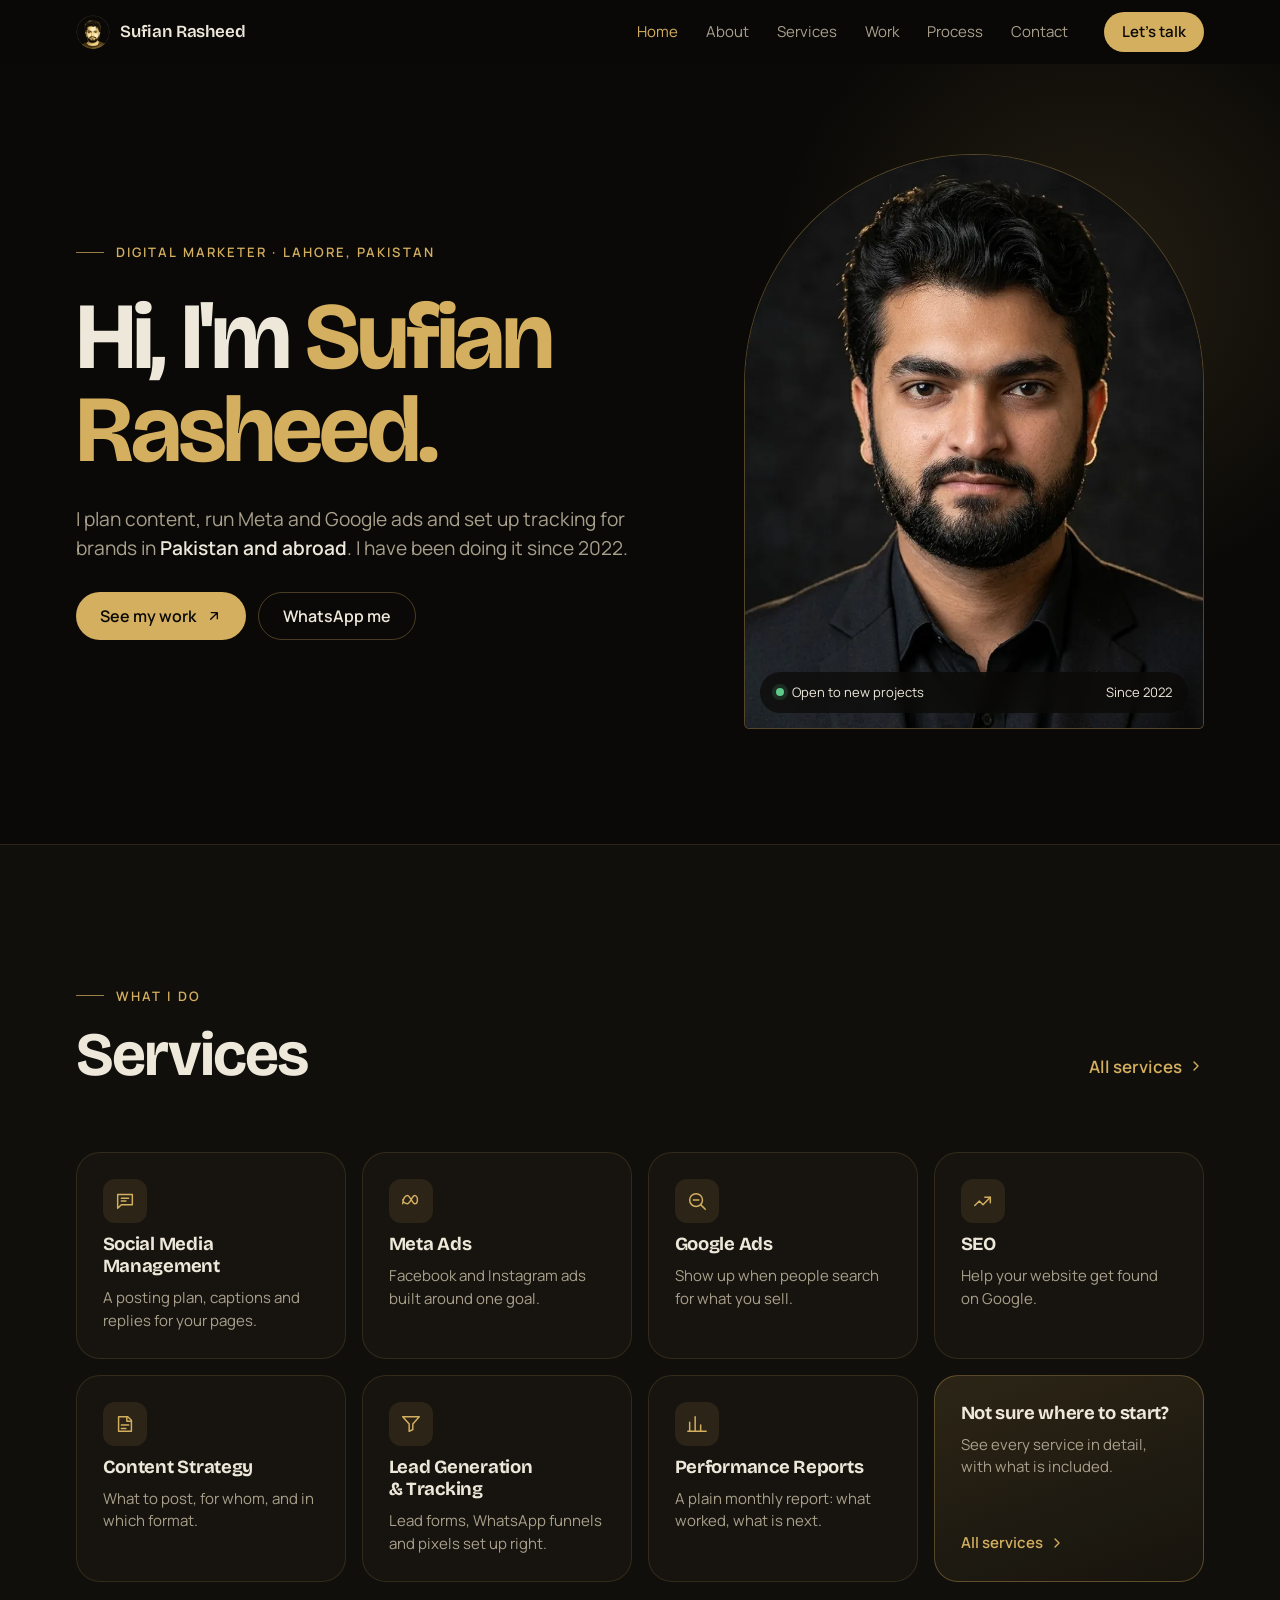
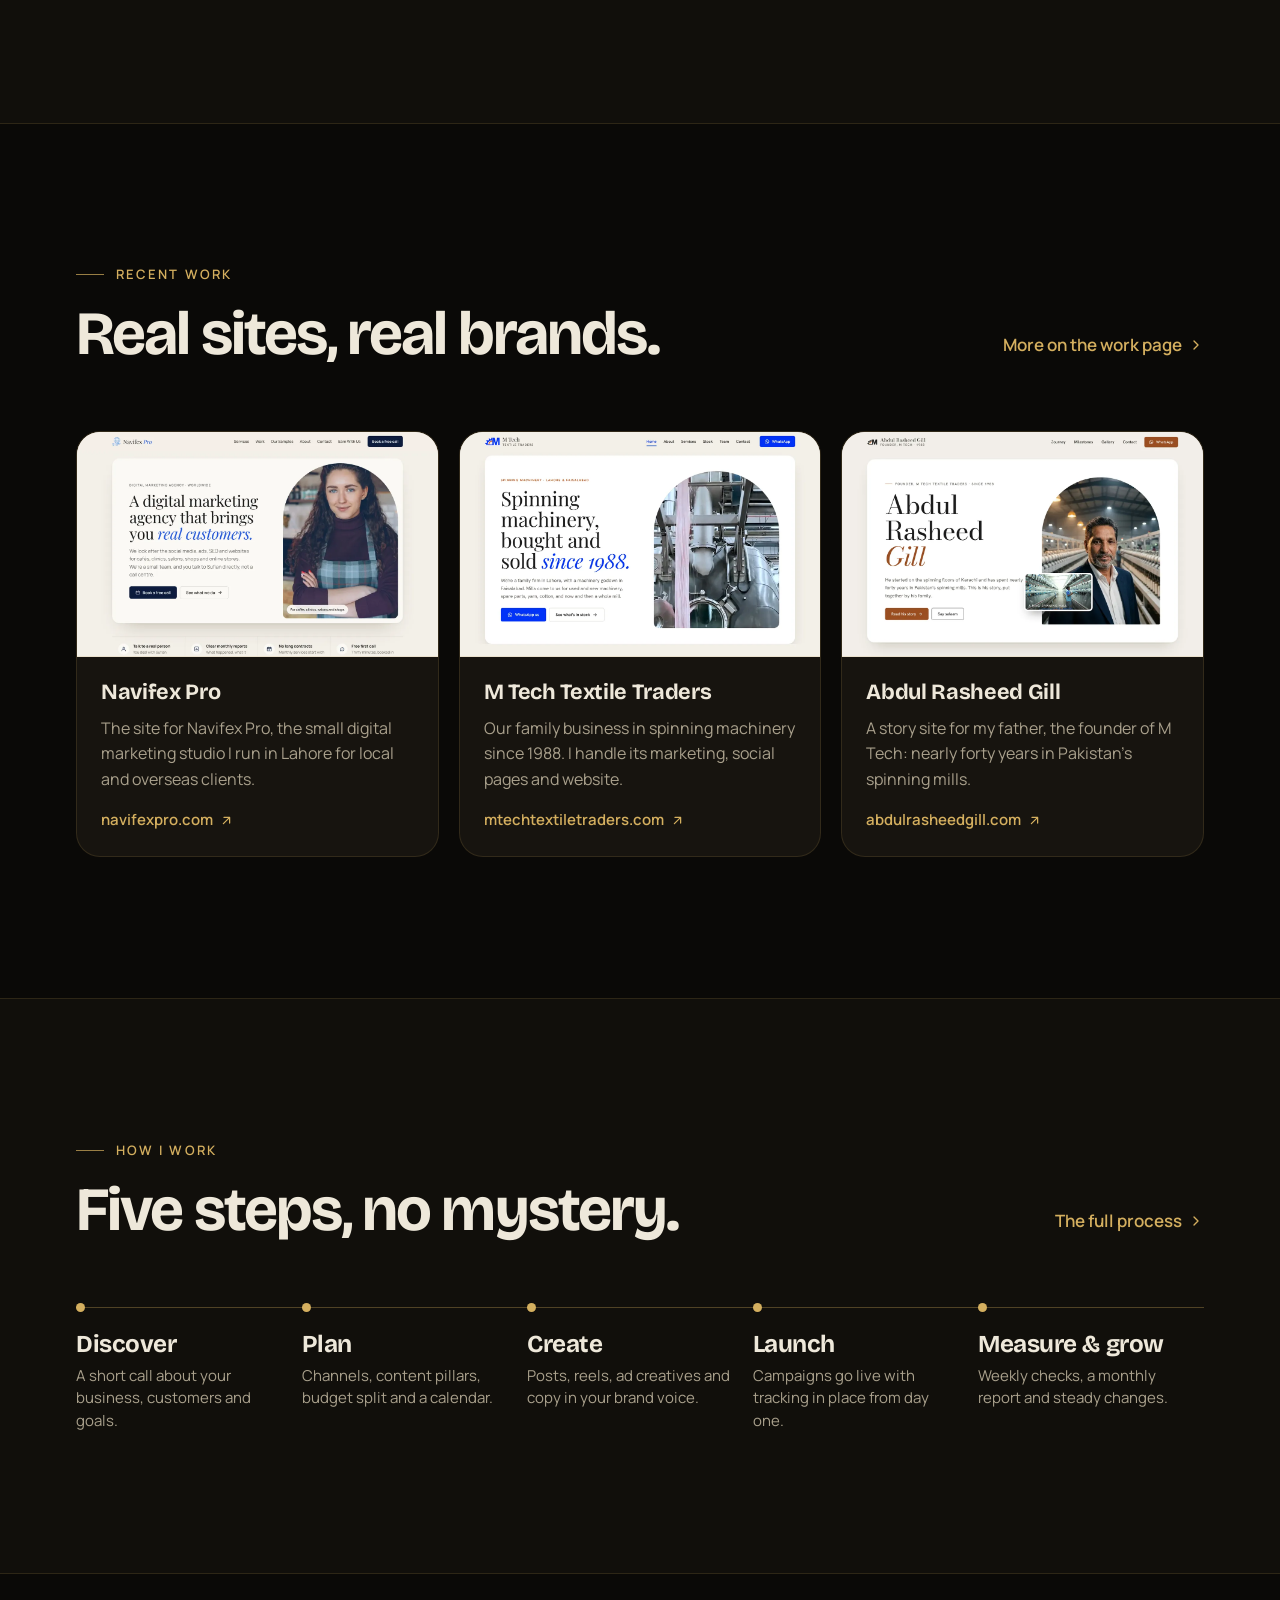
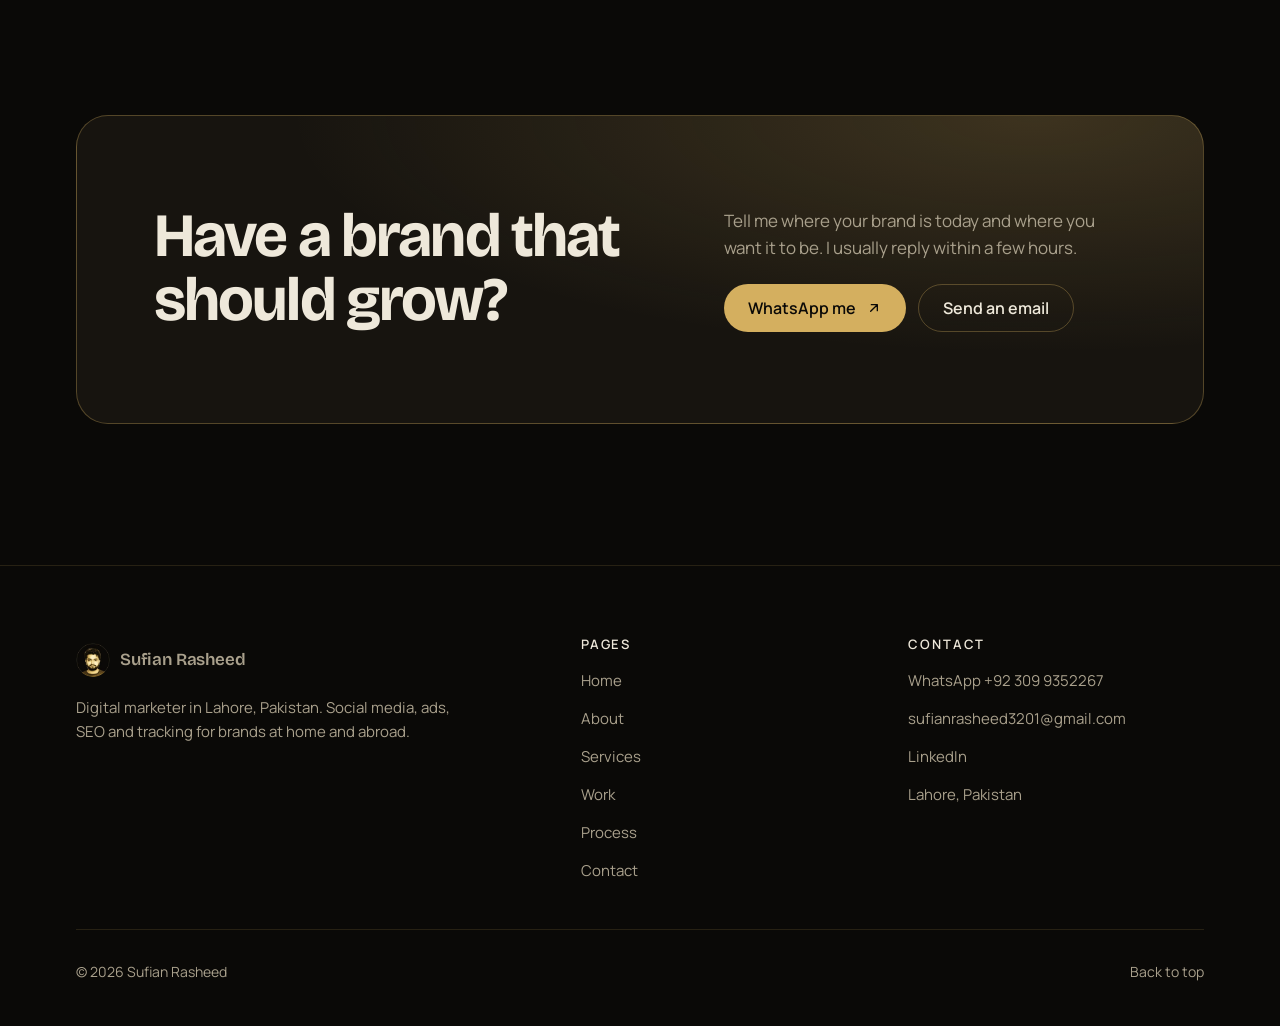
==== commit 35c68133: "Plain 'Services' heading (no count) Co-Authored-By: Claude Opus 5.5 <noreply@anthropic.com> Claude-S" ====
--- a/index.html
+++ b/index.html
@@ -66,7 +66,7 @@
 
 <section class="sec sec--alt" aria-labelledby="do-h"><div class="wrap">
   <div class="sec__head sec__head--row">
-    <div class="sec__title"><p class="eyebrow rv">What I do</p><h2 class="h2 rv" id="do-h" style="--i:1">Seven services. One plan.</h2></div>
+    <div class="sec__title"><p class="eyebrow rv">What I do</p><h2 class="h2 rv" id="do-h" style="--i:1">Services</h2></div>
     <a class="link rv" href="services.html">All services <svg viewBox="0 0 24 24" fill="none" stroke="currentColor" stroke-width="2" stroke-linecap="round" stroke-linejoin="round" aria-hidden="true"><path d="M9 6l6 6-6 6"/></svg></a>
   </div>
   <div class="tiles tiles--4">
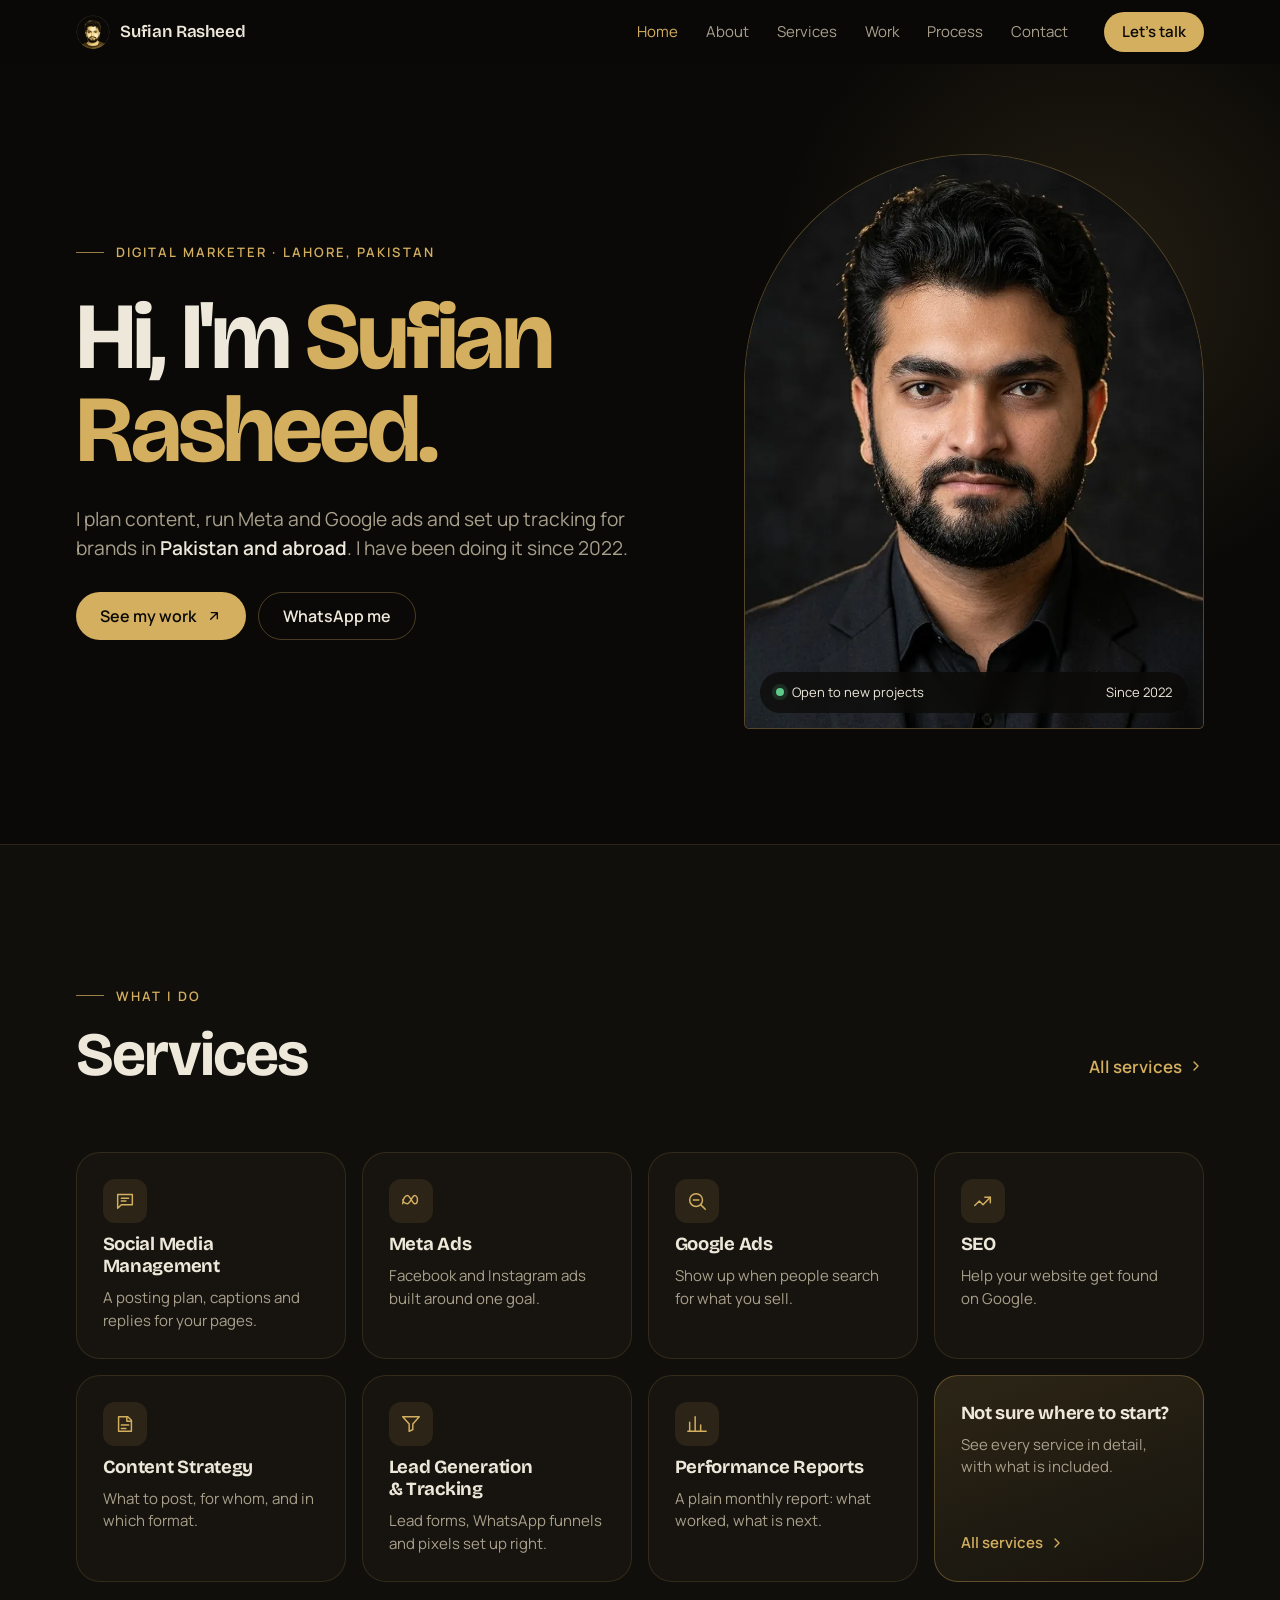
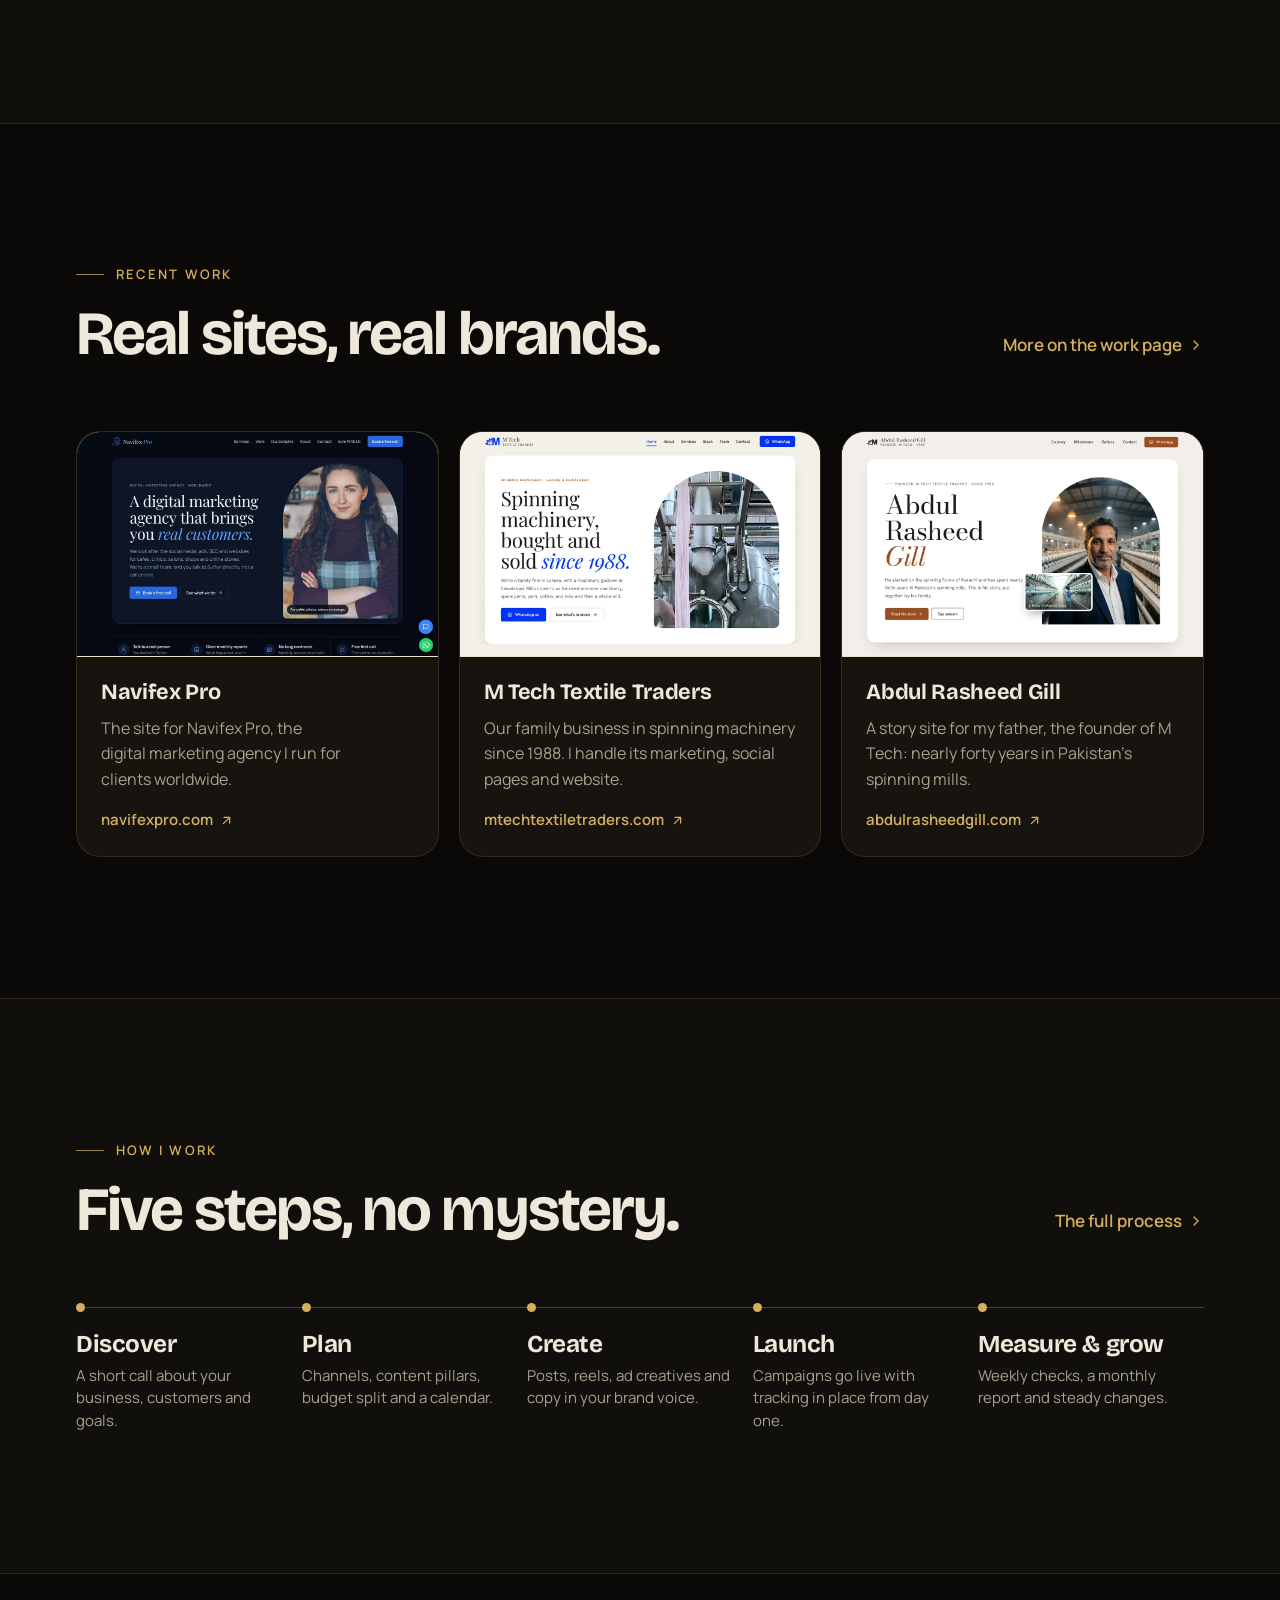
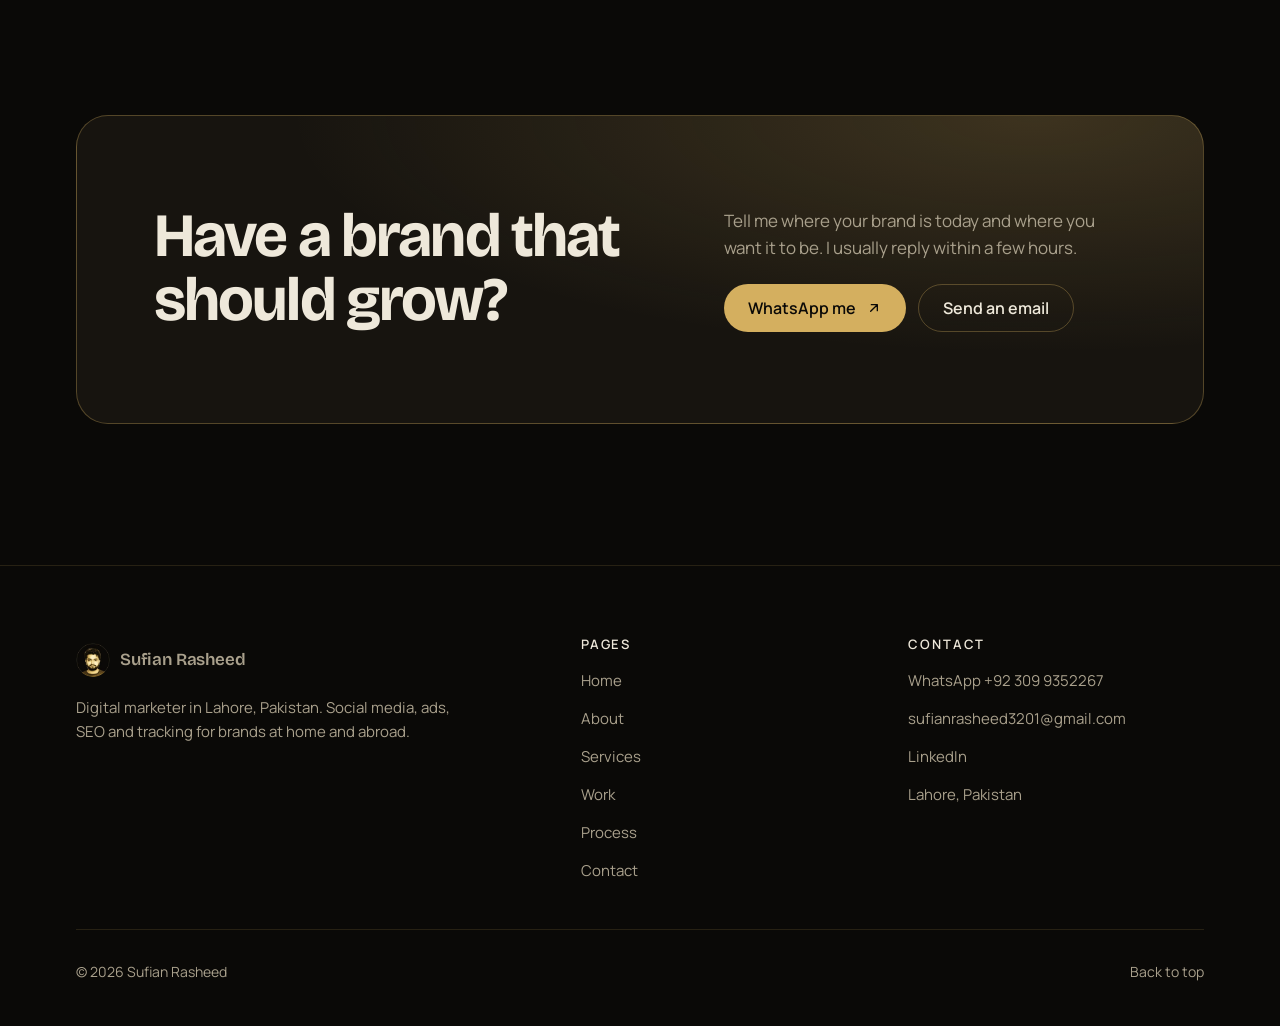
==== commit b724937f: "Navifex line: no Lahore Co-Authored-By: Claude Opus 5.5 <noreply@anthropic.com> Claude-Session: http" ====
--- a/index.html
+++ b/index.html
@@ -82,7 +82,7 @@
   <div class="works">
     <a class="work rv" style="--i:0" href="https://navifexpro.com" target="_blank" rel="noopener">
       <div class="work__shot"><img class="rv-img" src="assets/img/work-navifex.webp" alt="Home page of the Navifex Pro website" width="1200" height="750" loading="lazy" decoding="async"></div>
-      <div class="work__body"><h3 class="h3">Navifex Pro</h3><p>The site for Navifex Pro, the small digital marketing studio I run in Lahore for local and overseas clients.</p><span class="work__url">navifexpro.com <svg viewBox="0 0 24 24" fill="none" stroke="currentColor" stroke-width="2" stroke-linecap="round" stroke-linejoin="round" aria-hidden="true"><path d="M7 17L17 7M8 7h9v9"/></svg></span></div>
+      <div class="work__body"><h3 class="h3">Navifex Pro</h3><p>The site for Navifex Pro, the digital marketing agency I run for clients worldwide.</p><span class="work__url">navifexpro.com <svg viewBox="0 0 24 24" fill="none" stroke="currentColor" stroke-width="2" stroke-linecap="round" stroke-linejoin="round" aria-hidden="true"><path d="M7 17L17 7M8 7h9v9"/></svg></span></div>
     </a>
     <a class="work rv" style="--i:1" href="https://mtechtextiletraders.com" target="_blank" rel="noopener">
       <div class="work__shot"><img class="rv-img" src="assets/img/work-mtech.webp" alt="Home page of the M Tech Textile Traders website" width="1200" height="750" loading="lazy" decoding="async"></div>
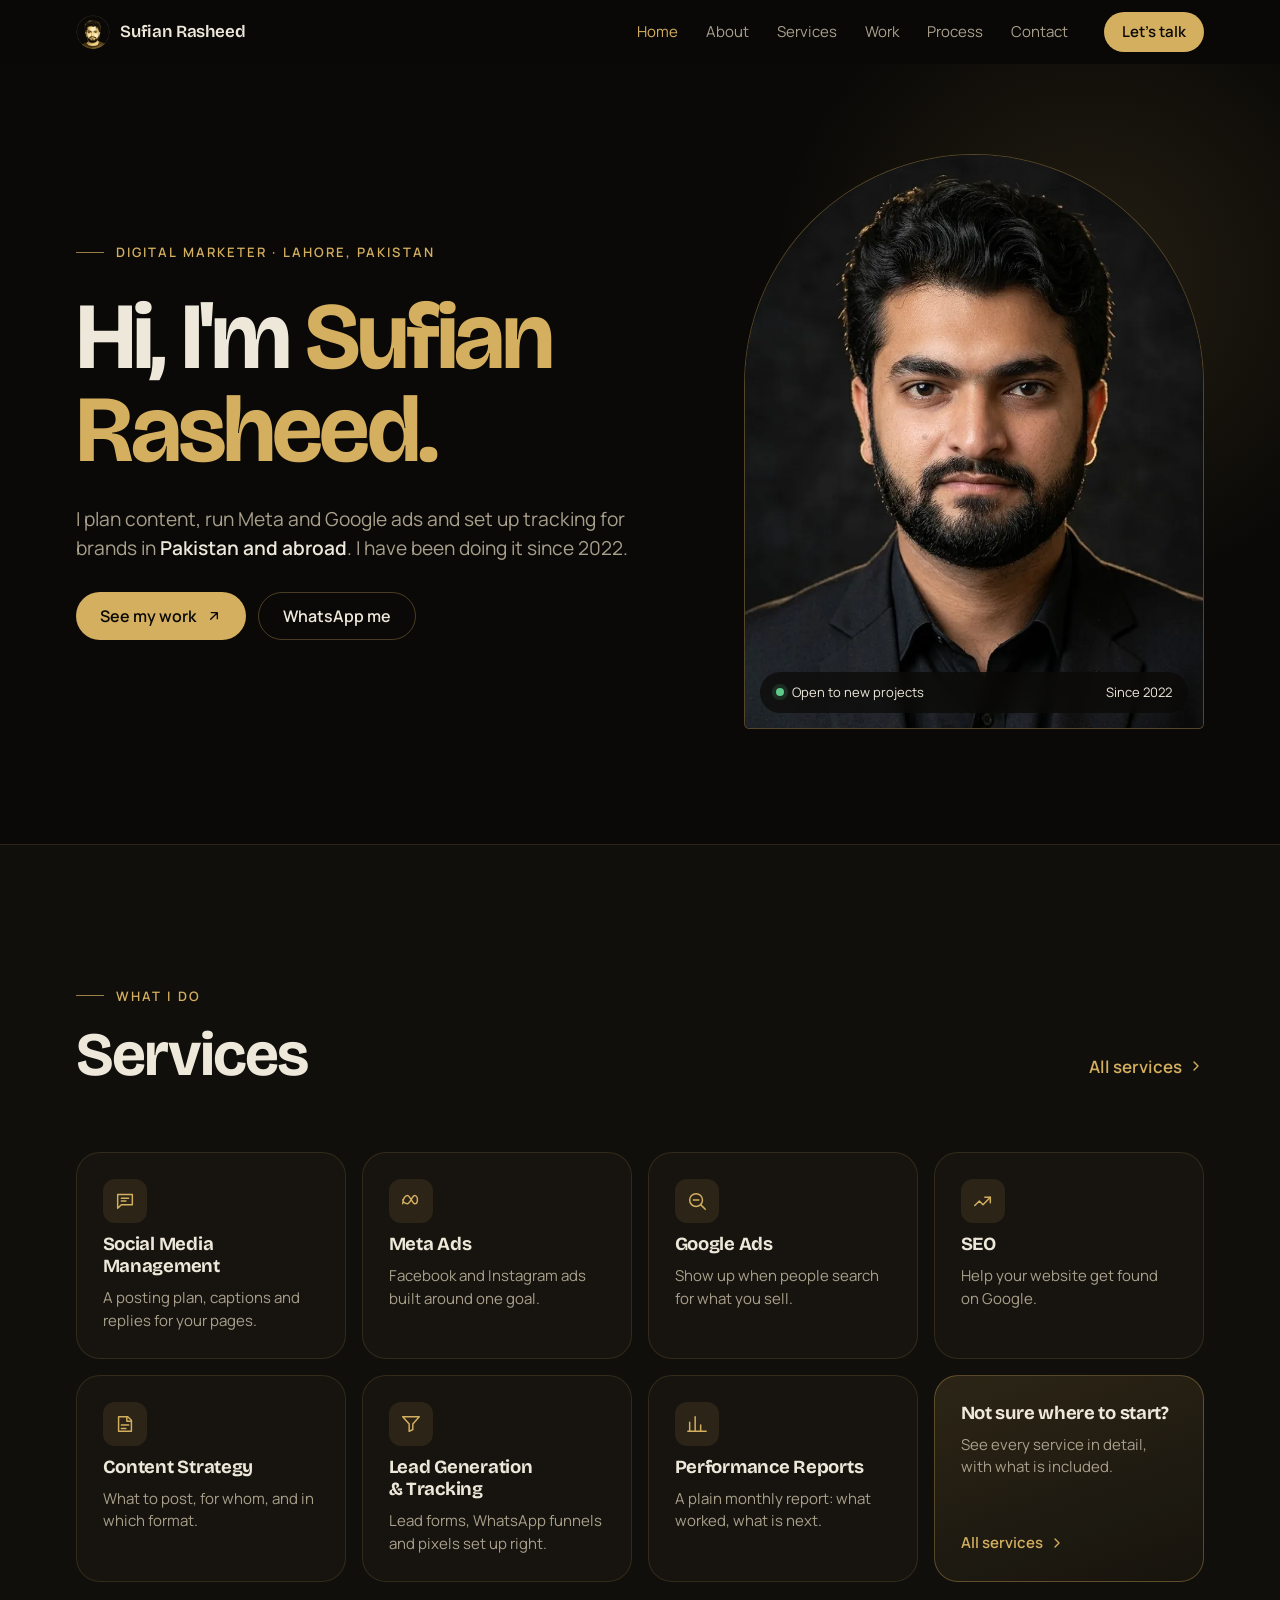
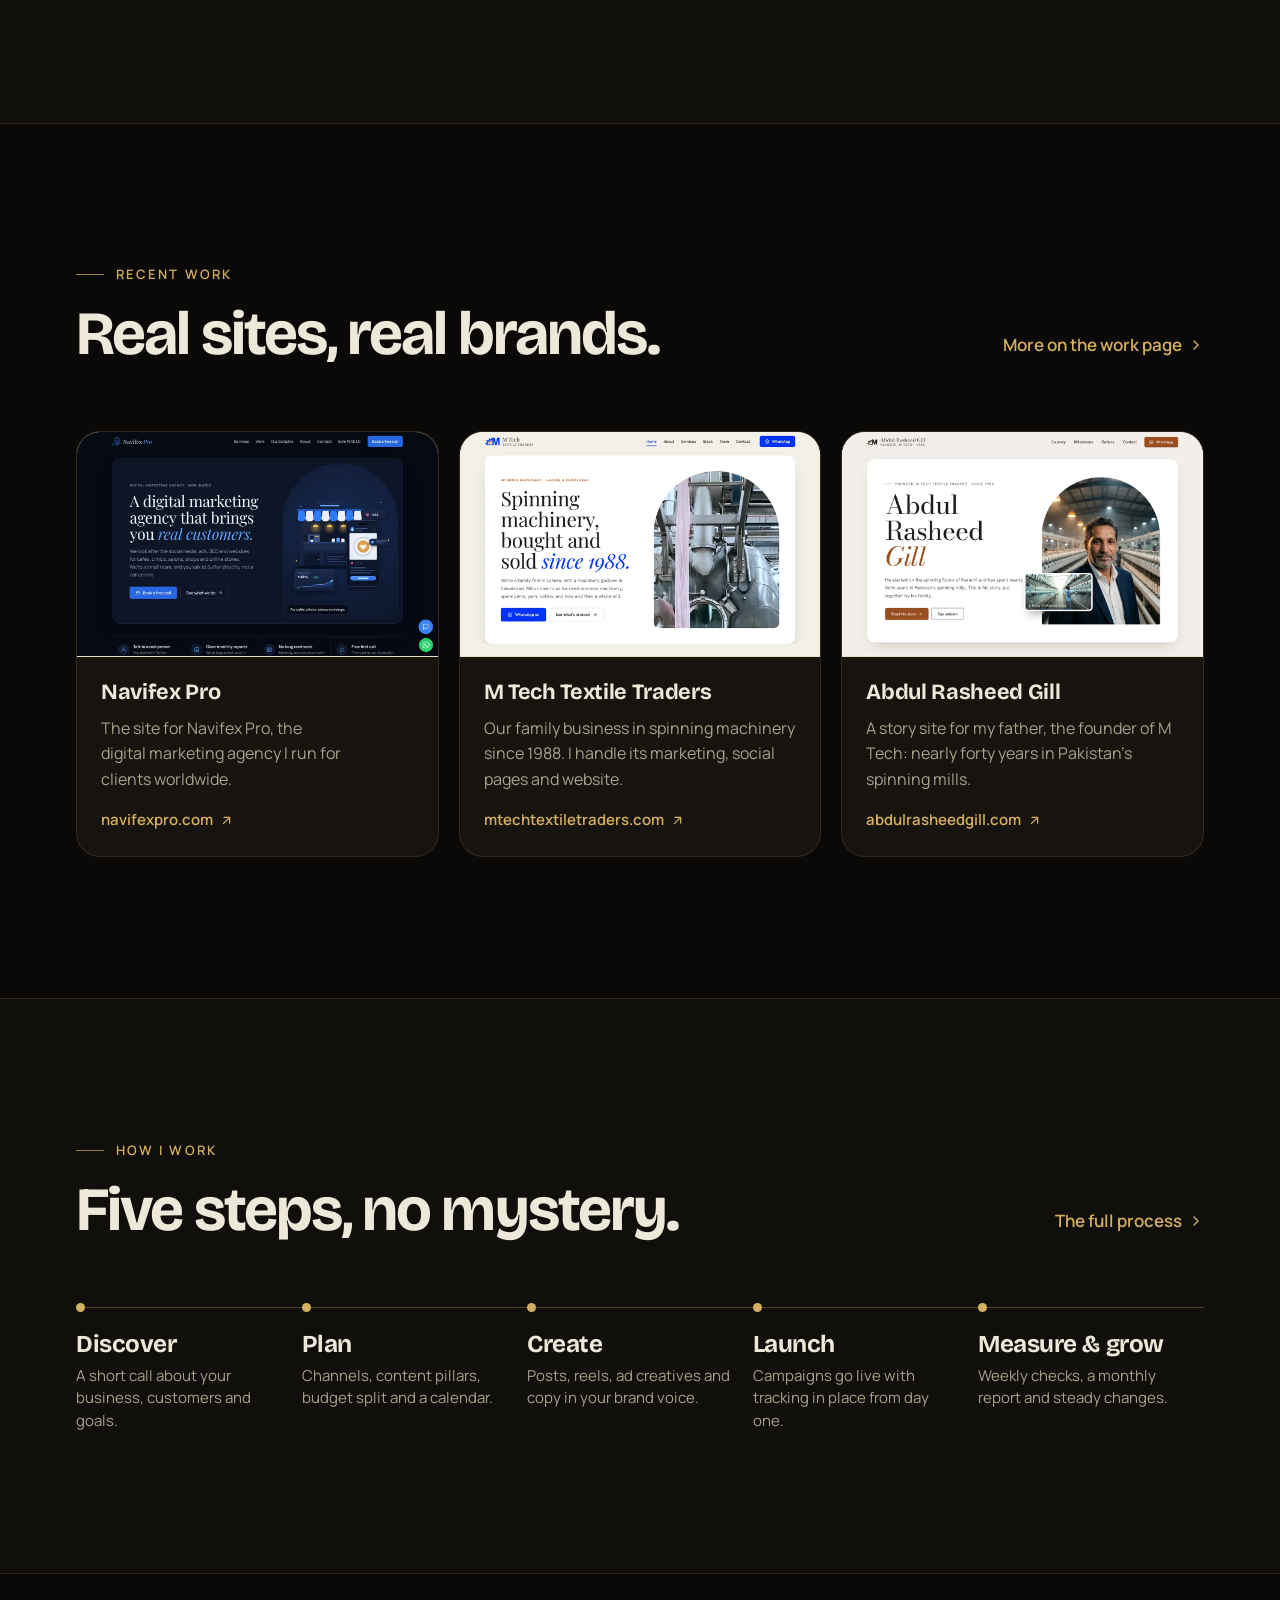
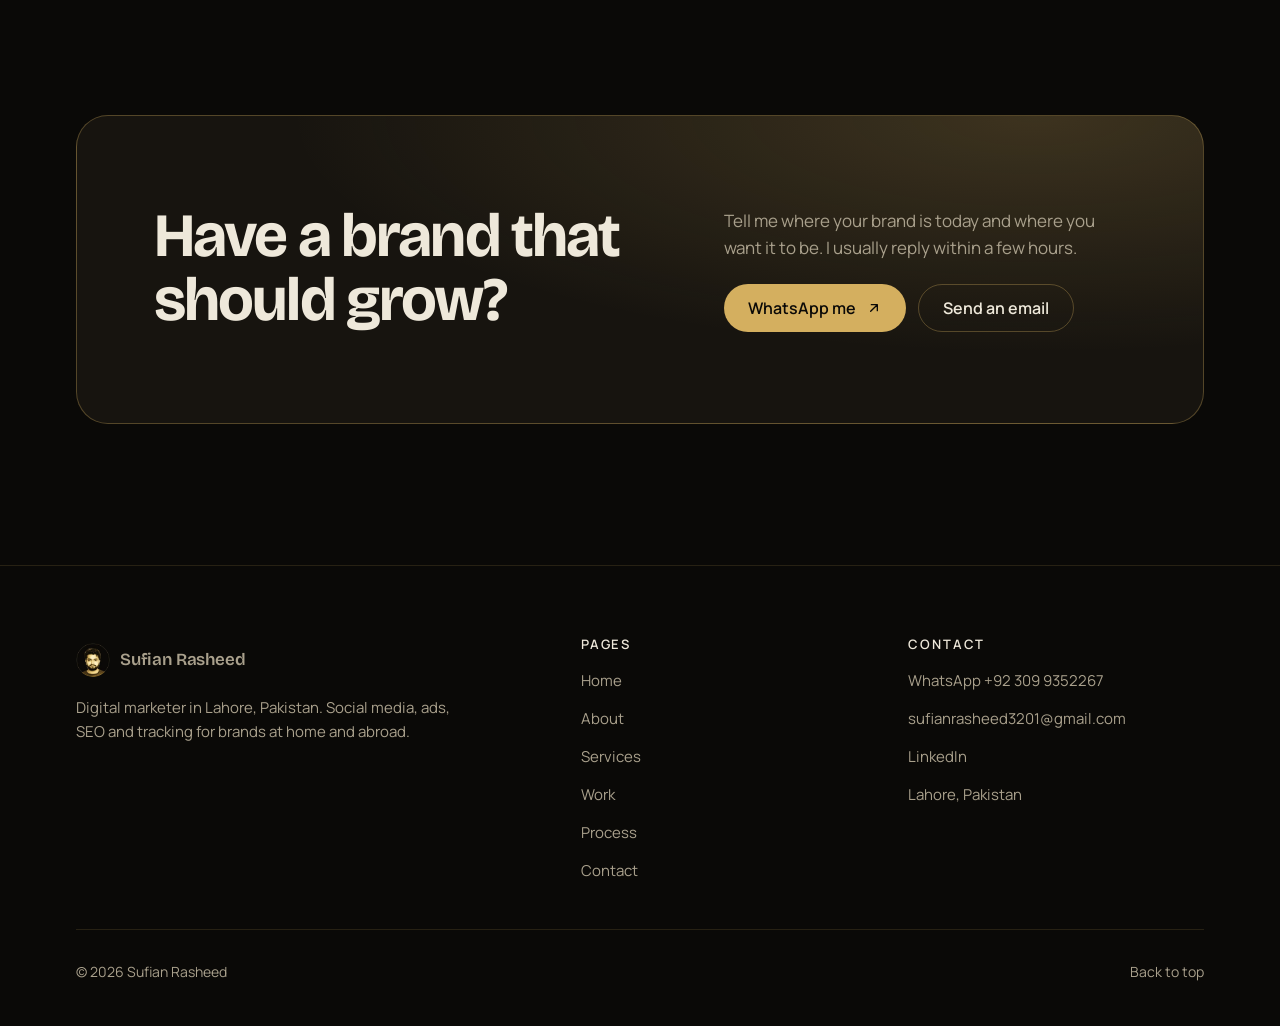
==== commit 6d4b986f: "Mobile keeps the desktop arrangement; new premium reveal intro on home Co-Authored-By: Claude Opus 5" ====
--- a/index.html
+++ b/index.html
@@ -28,13 +28,13 @@
 <link rel="preconnect" href="https://fonts.googleapis.com">
 <link rel="preconnect" href="https://fonts.gstatic.com" crossorigin>
 <link href="https://fonts.googleapis.com/css2?family=Bricolage+Grotesque:opsz,wght@12..96,600;12..96,700&family=Manrope:wght@400;600;700&display=swap" rel="stylesheet">
-<link rel="stylesheet" href="css/style.css?v=7">
+<link rel="stylesheet" href="css/style.css?v=8">
 <link rel="preload" as="image" href="assets/img/portrait.webp" fetchpriority="high">
-<script>(function(d){try{if(!matchMedia("(prefers-reduced-motion: reduce)").matches){d.classList.add("motion");setTimeout(function(){d.classList.add("ready")},3400)}}catch(e){}})(document.documentElement)</script>
+<script>(function(d){try{if(!matchMedia("(prefers-reduced-motion: reduce)").matches){d.classList.add("motion");setTimeout(function(){d.classList.add("ready")},3000)}}catch(e){}})(document.documentElement)</script>
 <script type="application/ld+json">{"@context":"https://schema.org","@graph":[{"@type":"Person","@id":"https://sufianrasheed.com/#person","name":"Sufian Rasheed","jobTitle":"Digital Marketer","description":"Digital marketer in Lahore, Pakistan, working with brands in Pakistan and abroad since 2022.","image":"https://sufianrasheed.com/assets/img/portrait.jpg","url":"https://sufianrasheed.com/","email":"mailto:sufianrasheed3201@gmail.com","telephone":"+92 309 9352267","address":{"@type":"PostalAddress","addressLocality":"Lahore","addressRegion":"Punjab","addressCountry":"PK"},"homeLocation":{"@type":"City","name":"Lahore"},"knowsAbout":["Digital marketing","Social media management","Meta Ads","Google Ads","Search engine optimization","Content strategy","Lead generation","Conversion tracking","Performance reporting"],"knowsLanguage":["English","Urdu"],"hasCredential":[{"@type":"EducationalOccupationalCredential","name":"Social Media Marketing","credentialCategory":"Professional certification"},{"@type":"EducationalOccupationalCredential","name":"Search Engine Optimization","credentialCategory":"Professional certification"},{"@type":"EducationalOccupationalCredential","name":"MS Office","credentialCategory":"Professional certification"}],"makesOffer":[{"@type":"Offer","itemOffered":{"@type":"Service","name":"Social Media Management","areaServed":["Pakistan","Worldwide"]}},{"@type":"Offer","itemOffered":{"@type":"Service","name":"Meta Ads","areaServed":["Pakistan","Worldwide"]}},{"@type":"Offer","itemOffered":{"@type":"Service","name":"Google Ads","areaServed":["Pakistan","Worldwide"]}},{"@type":"Offer","itemOffered":{"@type":"Service","name":"SEO","areaServed":["Pakistan","Worldwide"]}},{"@type":"Offer","itemOffered":{"@type":"Service","name":"Content Strategy","areaServed":["Pakistan","Worldwide"]}},{"@type":"Offer","itemOffered":{"@type":"Service","name":"Lead Generation & Tracking","areaServed":["Pakistan","Worldwide"]}},{"@type":"Offer","itemOffered":{"@type":"Service","name":"Performance Reports","areaServed":["Pakistan","Worldwide"]}}],"sameAs":["https://www.linkedin.com/in/sufianrasheed"]},{"@type":"WebSite","@id":"https://sufianrasheed.com/#website","url":"https://sufianrasheed.com/","name":"Sufian Rasheed","publisher":{"@id":"https://sufianrasheed.com/#person"},"inLanguage":"en"},{"@type":"ProfilePage","@id":"https://sufianrasheed.com/#page","url":"https://sufianrasheed.com/","name":"Sufian Rasheed | Digital Marketer in Lahore, Pakistan","description":"I'm Sufian Rasheed, a digital marketer in Lahore, Pakistan. I run social media, Meta and Google Ads, SEO and lead tracking for brands at home and abroad.","isPartOf":{"@id":"https://sufianrasheed.com/#website"},"inLanguage":"en","mainEntity":{"@id":"https://sufianrasheed.com/#person"}}]}</script>
 </head>
 <body class="home">
-<script>(function(){try{var d=document.documentElement;if(!d.classList.contains("motion"))return;if(sessionStorage.getItem("sr-intro"))return;sessionStorage.setItem("sr-intro","1");var o=document.createElement("div");o.className="intro";o.setAttribute("aria-hidden","true");o.innerHTML='<div class="intro__in"><img src="assets/img/logo-96.webp" alt="" width="72" height="72"><b>Sufian Rasheed</b><i></i></div>';document.body.appendChild(o)}catch(e){}})()</script>
+<script>(function(){try{var d=document.documentElement;if(!d.classList.contains("motion"))return;if(sessionStorage.getItem("sr-reveal"))return;sessionStorage.setItem("sr-reveal","1");var n="Sufian Rasheed",h="",c=0;for(var i=0;i<n.length;i++){var ch=n.charAt(i);h+=ch===" "?'<span style="--c:'+(c++)+'">&nbsp;</span>':'<span'+(i>6?' class="gold"':'')+' style="--c:'+(c++)+'">'+ch+'</span>'}var o=document.createElement("div");o.className="intro";o.setAttribute("aria-hidden","true");o.innerHTML='<div class="intro__in"><div class="intro__arch"><img src="assets/img/portrait.webp" alt="" width="768" height="1376" decoding="async"></div><div class="intro__name">'+h+'</div><i class="intro__line"></i><div class="intro__role">Digital Marketer</div></div>';document.body.appendChild(o);d.classList.add("intro-on")}catch(e){}})()</script>
 <a class="skip" href="#main">Skip to content</a>
 <header class="hdr"><div class="wrap hdr__row">
   <a class="brand" href="index.html" aria-label="Sufian Rasheed, home"><img src="assets/img/logo-96.webp" alt="" width="34" height="34"><b>Sufian Rasheed</b></a>
@@ -133,6 +133,6 @@
   <div class="ftr__legal"><span>© <span data-year>2026</span> Sufian Rasheed</span><a href="#main">Back to top</a></div>
 </div></footer>
 <div class="toast" role="status" aria-live="polite"></div>
-<script src="js/main.js?v=7" defer></script>
+<script src="js/main.js?v=8" defer></script>
 </body>
 </html>
--- a/css/style.css
+++ b/css/style.css
@@ -96,7 +96,6 @@
 .sec--alt{background:var(--bg-2);border-block:1px solid var(--line)}
 .sec__head{display:grid;gap:18px;margin-bottom:clamp(40px,5vw,64px);max-width:760px}
 .sec__head--row{max-width:none;grid-template-columns:1fr auto;align-items:end}
-@media (max-width:640px){.sec__head--row{grid-template-columns:1fr}}
 
 /* ---------- hero ---------- */
 .hero{padding-block:clamp(40px,7vw,96px) clamp(72px,9vw,128px);position:relative;overflow:hidden}
@@ -110,12 +109,6 @@
 .portrait figcaption{position:absolute;left:16px;right:16px;bottom:16px;display:flex;justify-content:space-between;gap:12px;align-items:center;padding:10px 16px;border-radius:999px;background:rgba(10,9,7,.7);-webkit-backdrop-filter:blur(10px);backdrop-filter:blur(10px);font-size:13px;color:var(--text)}
 .portrait figcaption span{display:inline-flex;align-items:center;gap:8px}
 .dot{width:8px;height:8px;border-radius:50%;background:#5fc98a;box-shadow:0 0 0 4px rgba(95,201,138,.15)}
-@media (max-width:699px){
-  .hero__grid{grid-template-columns:1fr}
-  .portrait{justify-self:start;max-width:380px;order:-1}
-  .portrait__frame{aspect-ratio:1/1;border-radius:var(--r)}
-  .portrait__frame img{object-position:50% 22%}
-}
 @media (min-width:700px) and (max-width:959px){.hero__grid{gap:32px}.hero .h1{font-size:clamp(40px,6.4vw,56px)}}
 
 /* page hero (inner pages) */
@@ -136,11 +129,7 @@
 .tile li{font-size:13px;padding:5px 12px;border-radius:999px;border:1px solid var(--line);color:var(--muted)}
 .tile--cta{background:linear-gradient(160deg,rgba(212,175,95,.14),rgba(212,175,95,.03));border-color:var(--line-2)}
 .tile--cta .btn{align-self:flex-start;margin-top:auto}
-@media (max-width:1023px){.tiles{grid-template-columns:repeat(2,minmax(0,1fr))}}
-@media (max-width:600px){.tiles{grid-template-columns:1fr}}
 .tiles--4{grid-template-columns:repeat(4,minmax(0,1fr))}
-@media (max-width:999px){.tiles--4{grid-template-columns:repeat(2,minmax(0,1fr))}}
-@media (max-width:600px){.tiles--4{grid-template-columns:1fr}}
 
 /* ---------- work cards (real sites) ---------- */
 .works{display:grid;grid-template-columns:repeat(3,minmax(0,1fr));gap:20px}
@@ -153,8 +142,6 @@
 .work__body p{color:var(--muted);font-size:16px}
 .work__url{margin-top:auto;padding-top:6px;color:var(--gold);font-size:15px;font-weight:600;display:inline-flex;align-items:center;gap:6px}
 .work__url svg{width:15px;height:15px}
-@media (max-width:1023px){.works{grid-template-columns:repeat(2,minmax(0,1fr))}.works .work:last-child:nth-child(odd){grid-column:1/-1;flex-direction:row}.works .work:last-child:nth-child(odd) .work__shot{width:50%;flex:none;aspect-ratio:auto;border-bottom:0;border-right:1px solid var(--line)}}
-@media (max-width:640px){.works{grid-template-columns:1fr}.works .work:last-child:nth-child(odd){flex-direction:column}.works .work:last-child:nth-child(odd) .work__shot{width:auto;aspect-ratio:16/10;border-right:0;border-bottom:1px solid var(--line)}}
 
 /* ---------- process line ---------- */
 .flow{list-style:none;margin:0;padding:0;display:grid;grid-template-columns:repeat(5,minmax(0,1fr));gap:0;counter-reset:f;border-top:1px solid var(--line-2)}
@@ -162,7 +149,6 @@
 .flow li::before{content:"";position:absolute;top:-5px;left:0;width:9px;height:9px;border-radius:50%;background:var(--gold)}
 .flow b{display:block;font-family:var(--display);font-size:clamp(20px,1.9vw,26px);letter-spacing:-.02em;line-height:1.2}
 .flow span{display:block;margin-top:6px;color:var(--muted);font-size:15px;line-height:1.5}
-@media (max-width:860px){.flow{grid-template-columns:1fr;border-top:0;border-left:1px solid var(--line-2);gap:26px;margin-left:4px}.flow li{padding:0 0 0 26px}.flow li::before{top:8px;left:-5px}}
 
 /* ---------- CTA band ---------- */
 .band{padding-block:var(--sec)}
@@ -170,7 +156,6 @@
 .band__box .h2{max-width:12em}
 .band__side{display:grid;gap:22px;justify-items:start}
 .band__side p{color:var(--muted)}
-@media (max-width:860px){.band__box{grid-template-columns:1fr;align-items:start}}
 
 /* ---------- about ---------- */
 .about{display:grid;grid-template-columns:minmax(0,.85fr) minmax(0,1.15fr);gap:clamp(32px,6vw,96px);align-items:start}
@@ -181,20 +166,17 @@
 .prose{display:grid;gap:20px;font-size:clamp(17px,1.35vw,19px);color:var(--muted);max-width:38em}
 .prose strong{color:var(--text);font-weight:600}
 .prose .big{font-family:var(--display);color:var(--text);font-size:clamp(24px,2.4vw,32px);line-height:1.25;letter-spacing:-.02em}
-@media (max-width:860px){.about{grid-template-columns:1fr}.about .photo{position:static;aspect-ratio:1/1;max-width:520px}}
 
 .facts{display:grid;grid-template-columns:repeat(3,minmax(0,1fr));gap:16px}
 .fact{padding:28px;border-radius:var(--r);background:var(--card);border:1px solid var(--line)}
 .fact b{display:block;font-family:var(--display);font-size:clamp(44px,5.5vw,72px);letter-spacing:-.04em;line-height:1;color:var(--gold);font-variant-numeric:tabular-nums}
 .fact span{display:block;margin-top:10px;color:var(--muted);font-size:15px}
-@media (max-width:640px){.facts{grid-template-columns:1fr}}
 
 .timeline{list-style:none;margin:0;padding:0;display:grid;gap:0}
 .timeline li{display:grid;grid-template-columns:140px minmax(0,1fr);gap:24px;padding:26px 0;border-top:1px solid var(--line)}
 .timeline li:last-child{border-bottom:1px solid var(--line)}
 .timeline time,.timeline .yr{color:var(--gold);font-weight:600;font-size:15px;padding-top:3px}
 .timeline p{color:var(--muted);margin-top:6px;font-size:16px}
-@media (max-width:600px){.timeline li{grid-template-columns:1fr;gap:6px}}
 
 .pills{display:flex;flex-wrap:wrap;gap:12px}
 .pill{padding:14px 20px;border-radius:16px;background:var(--card);border:1px solid var(--line);font-weight:600}
@@ -206,8 +188,6 @@
 .step__n{font-family:var(--display);font-size:clamp(36px,4vw,52px);line-height:1;color:var(--gold);letter-spacing:-.03em}
 .step p{color:var(--muted)}
 .step .h3{margin-bottom:8px}
-@media (max-width:860px){.step{grid-template-columns:64px minmax(0,1fr)}.step>p:last-child{grid-column:2}}
-@media (max-width:480px){.step{grid-template-columns:1fr;gap:12px}.step>p:last-child{grid-column:auto}}
 
 /* ---------- FAQ ---------- */
 .faq{display:grid;gap:12px;max-width:860px}
@@ -232,8 +212,7 @@
 .post figcaption{padding:14px 16px;display:flex;justify-content:space-between;gap:10px;align-items:center;font-size:14px}
 .post figcaption span{color:var(--muted);display:block;font-size:13px}
 .tag{font-size:12px;letter-spacing:.08em;text-transform:uppercase;padding:4px 10px;border-radius:999px;border:1px solid var(--line-2);color:var(--gold);flex:none}
-@media (max-width:1023px){.posts{grid-template-columns:repeat(3,minmax(0,1fr))}}
-@media (max-width:760px){.posts{grid-template-columns:repeat(2,minmax(0,1fr));gap:12px}}
+@media (max-width:600px){.posts{grid-template-columns:repeat(2,minmax(0,1fr));gap:12px}}
 .note{display:inline-flex;gap:8px;align-items:center;font-size:14px;color:var(--muted);padding:8px 14px;border-radius:16px;border:1px solid var(--line)}
 .note b{color:var(--gold)}
 
@@ -261,7 +240,6 @@
 .ig-grid img{aspect-ratio:1;object-fit:cover;width:100%}
 .panel--phone{display:grid;align-content:center;gap:14px;text-align:center}
 .panel--phone p{font-size:13px;color:var(--muted)}
-@media (max-width:900px){.smm{grid-template-columns:1fr}.track{grid-template-columns:repeat(2,minmax(0,1fr))}}
 @media (max-width:420px){.cal{gap:3px}.cal__c{min-height:46px;padding:4px;border-radius:8px}.cal__d{font-size:12px;letter-spacing:0}}
 
 /* ---------- contact ---------- */
@@ -274,11 +252,9 @@
 .mini:hover{border-color:var(--gold);color:var(--gold-hi)}
 .mini--gold{background:var(--gold);border-color:var(--gold);color:#0a0907}
 .mini--gold:hover{background:var(--gold-hi);color:#0a0907}
-@media (max-width:960px){.channels{grid-template-columns:1fr}}
 .contact-split{display:grid;grid-template-columns:minmax(0,1fr) minmax(0,1fr);gap:clamp(24px,5vw,72px);align-items:center}
 .contact-split .photo{aspect-ratio:4/3}
 .contact-split .photo img{object-position:50% 30%}
-@media (max-width:860px){.contact-split{grid-template-columns:1fr}}
 
 /* ---------- footer ---------- */
 .ftr{border-top:1px solid var(--line);padding-block:clamp(48px,6vw,72px) 32px;font-size:15px;color:var(--muted)}
@@ -314,7 +290,6 @@
 .track__h{margin-top:28px;font-size:18px}
 .track__h+.track{margin-top:12px}
 .flow--4{grid-template-columns:repeat(4,minmax(0,1fr))}
-@media (max-width:860px){.flow--4{grid-template-columns:1fr}}
 .ftr .brand{margin:0}
 .ftr__loc{display:inline-flex;align-items:center;min-height:36px}
 .ftr__legal a{display:inline-flex;align-items:center;min-height:44px;color:var(--muted);transition:color .18s var(--ease)}
@@ -328,16 +303,26 @@
 .nf .h1{max-width:12em}
 .faq details.rv{transition-property:opacity,transform,border-color}
 
-/* ---------- intro (home, first view per session; added by JS) ---------- */
-.intro{position:fixed;inset:0;z-index:300;background:var(--bg);display:grid;place-items:center;animation:introOut .7s var(--ease) 1.75s forwards;cursor:pointer}
-.intro__in{display:grid;justify-items:center;gap:18px}
-.intro img{width:72px;height:72px;border-radius:50%;opacity:0;transform:scale(.9);animation:introUp .7s var(--ease) .1s forwards}
-.intro b{font-family:var(--display);font-size:clamp(28px,5vw,44px);font-weight:700;letter-spacing:-.03em;opacity:0;transform:translateY(16px);animation:introUp .7s var(--ease) .3s forwards}
-.intro i{display:block;width:120px;height:1px;background:var(--gold);transform:scaleX(0);animation:introLine .9s var(--ease) .55s forwards}
-.intro.skip{animation:introOut .35s var(--ease) forwards}
-@keyframes introUp{to{opacity:1;transform:none}}
-@keyframes introLine{to{transform:scaleX(1)}}
-@keyframes introOut{to{transform:translateY(-100%);visibility:hidden}}
+/* ---------- reveal (home, first view per tab session; built by the inline script) ----------
+   0-.5s gold line draws · .2-1.1s name rises letter by letter · .7s role · .45-1.45s portrait opens in an arch
+   1.55-2.25s panel lifts to the hero. Total under 2.5s. Tap / Esc skips. Reduced motion: never shown. */
+.intro{position:fixed;inset:0;z-index:300;background:radial-gradient(70% 55% at 50% 38%,rgba(212,175,95,.09),transparent 70%),var(--bg);display:grid;place-items:center;cursor:pointer;animation:rvLift .7s cubic-bezier(.7,0,.2,1) 1.55s forwards;will-change:transform}
+.intro::after{content:"";position:absolute;left:0;right:0;bottom:0;height:1px;background:var(--line-2)}
+.intro__in{display:grid;justify-items:center;text-align:center;width:min(86vw,560px)}
+.intro__arch{width:clamp(118px,19vmin,184px);aspect-ratio:4/5;border-radius:999px 999px 18px 18px;overflow:hidden;border:1px solid var(--line-2);background:var(--card);clip-path:inset(100% 0 0 0);animation:rvArch 1s var(--ease) .45s forwards}
+.intro__arch img{width:100%;height:100%;object-fit:cover;object-position:50% 18%;transform:scale(1.14);animation:rvZoom 1.3s var(--ease) .45s forwards}
+.intro__name{margin-top:clamp(18px,3.4vmin,30px);font-family:var(--display);font-weight:700;font-size:clamp(30px,6.4vmin,60px);letter-spacing:-.03em;line-height:1.08;white-space:nowrap;overflow:hidden;padding-bottom:.08em}
+.intro__name span{display:inline-block;transform:translateY(105%);animation:rvChar .6s var(--ease) forwards;animation-delay:calc(.2s + var(--c) * 34ms)}
+.intro__name .gold{color:var(--gold)}
+.intro__line{display:block;width:clamp(140px,26vmin,240px);height:1px;margin-top:clamp(12px,2vmin,18px);background:linear-gradient(90deg,transparent,var(--gold) 20%,var(--gold-hi) 50%,var(--gold) 80%,transparent);transform:scaleX(0);animation:rvLine .55s var(--ease) 0s forwards}
+.intro__role{margin-top:clamp(10px,1.8vmin,14px);font-size:clamp(11px,1.7vmin,13px);font-weight:600;letter-spacing:.32em;text-indent:.32em;text-transform:uppercase;color:var(--gold);opacity:0;animation:rvRole .7s var(--ease) .75s forwards}
+.intro.skip{animation:rvLift .38s cubic-bezier(.7,0,.2,1) forwards}
+@keyframes rvLine{to{transform:scaleX(1)}}
+@keyframes rvChar{to{transform:none}}
+@keyframes rvRole{from{opacity:0;letter-spacing:.6em}to{opacity:1;letter-spacing:.32em}}
+@keyframes rvArch{to{clip-path:inset(0 0 0 0)}}
+@keyframes rvZoom{to{transform:none}}
+@keyframes rvLift{to{transform:translateY(-100%);visibility:hidden}}
 
 /* ---------- motion ---------- */
 /* hero: self-playing entrance once page is ready */
@@ -358,14 +343,149 @@
   .intro{display:none}
 }
 @media (hover:none){a.tile:hover,.work:hover{transform:none}}
-@media (max-width:600px){
-  .tiles--4{grid-template-columns:repeat(2,minmax(0,1fr));gap:10px}
-  .tile--sm{padding:18px 16px;gap:8px}
-  .tile--sm .tile__icon{width:38px;height:38px}
-  .tile--sm .h3{font-size:17px}
-  .tile--sm p{font-size:14px}
-}
 .sec--tight{padding-block:clamp(48px,6vw,88px)}
 .post{position:relative}
 .post .tag{position:absolute;top:10px;left:10px;background:rgba(10,9,7,.72);-webkit-backdrop-filter:blur(8px);backdrop-filter:blur(8px)}
 .post figcaption{display:block}
+
+/* ---------- mobile parity: phones and tablets keep the desktop arrangement, only sizes shrink ---------- */
+@media (max-width:959px){
+  .tiles--4{grid-template-columns:repeat(4,minmax(0,1fr));gap:12px}
+  .tile--sm{padding:20px 16px}
+  .flow b{font-size:clamp(14px,2.6vw,22px)}
+  .flow span{font-size:14px}
+  .step{grid-template-columns:72px minmax(0,1fr) minmax(0,1fr);gap:16px 24px}
+}
+@media (max-width:699px){
+  body{font-size:15px}
+  .h1{font-size:clamp(26px,7.6vw,40px)}
+  .phero .h1{font-size:clamp(30px,8.6vw,44px)}
+  .h2{font-size:clamp(23px,6.6vw,34px)}
+  .h3{font-size:clamp(14px,3.9vw,18px)}
+  .lede{font-size:clamp(14px,3.7vw,16px)}
+  .eyebrow{font-size:11px;letter-spacing:.12em;gap:8px}
+  .eyebrow::before{width:16px}
+  :root{--r:16px;--sec:clamp(56px,14vw,80px)}
+  .btn{min-height:42px;padding:0 16px;font-size:14px;gap:8px}
+  .btn svg{width:14px;height:14px}
+  .btns{gap:8px}
+  .link{font-size:13px;gap:4px;white-space:nowrap}
+  .sec__head{gap:10px;margin-bottom:24px}
+  .sec__title{gap:10px}
+  .sec__head--row{gap:12px}
+
+  /* hero: text and arch portrait side by side */
+  .hero{padding-block:28px 56px}
+  .hero__grid{grid-template-columns:minmax(0,58fr) minmax(0,42fr);gap:16px}
+  .hero__text{gap:14px}
+  .hero .btns{flex-direction:column;align-items:flex-start}
+  .portrait__frame{border-radius:999px 999px 14px 14px}
+  .portrait figcaption{left:6px;right:6px;bottom:6px;padding:6px 8px;font-size:11px;justify-content:center}
+  .portrait figcaption span:last-child{display:none}
+  .dot{width:6px;height:6px;box-shadow:0 0 0 3px rgba(95,201,138,.15)}
+  .phero{padding-block:36px 28px}
+  .phero .wrap{gap:14px}
+
+  /* grids keep their columns */
+  .tiles{grid-template-columns:repeat(2,minmax(0,1fr));gap:10px}
+  .tiles>:last-child:nth-child(odd){grid-column:1/-1}
+  .tiles:has(>:nth-child(3):last-child){grid-template-columns:repeat(3,minmax(0,1fr));gap:8px}
+  .tiles:has(>:nth-child(3):last-child)>:last-child{grid-column:auto}
+  .tile{padding:16px 12px;gap:8px}
+  .tile p{font-size:13px;line-height:1.45}
+  .tile__icon{width:34px;height:34px;border-radius:10px}
+  .tile__icon svg{width:18px;height:18px}
+  .tile li{font-size:11px;padding:3px 8px}
+  .tile ul{gap:5px}
+  .tile .tile__go{font-size:13px}
+  .tiles--4{grid-template-columns:repeat(2,minmax(0,1fr));gap:10px}
+  .tile--sm{padding:16px 14px}
+  .tile--sm .h3{font-size:15px}
+  .tile--sm p{font-size:13px}
+
+  .works{gap:8px}
+  .work__body{padding:10px 10px 12px;gap:4px}
+  .work__body .h3{font-size:13px;line-height:1.25}
+  .work__body p{display:none}
+  .work__url{font-size:11px;padding-top:2px;overflow-wrap:anywhere}
+  .work__url svg{display:none}
+
+  .flow li{padding:16px 6px 0 0}
+  .flow li::before{width:7px;height:7px;top:-4px}
+  .flow b{font-size:13px;line-height:1.25}
+  .flow span{display:none}
+
+  .band__box{grid-template-columns:minmax(0,1.1fr) minmax(0,1fr);gap:16px;padding:28px 16px;border-radius:20px}
+  .band__box .h2{font-size:clamp(20px,5.6vw,28px)}
+  .band__side{gap:12px}
+  .band__side p{font-size:13px;line-height:1.5}
+  .band__side .btns{flex-direction:column;align-items:stretch;width:100%}
+
+  .about{grid-template-columns:minmax(0,42fr) minmax(0,58fr);gap:16px}
+  .about .photo{top:calc(var(--hdr) + 12px)}
+  .prose{gap:12px;font-size:14px}
+  .prose .big{font-size:clamp(16px,4.4vw,20px)}
+  .facts{gap:8px}
+  .fact{padding:14px 12px}
+  .fact b{font-size:clamp(28px,8vw,40px)}
+  .fact span{font-size:13px;margin-top:6px}
+  .timeline li{grid-template-columns:52px minmax(0,1fr);gap:12px;padding:16px 0}
+  .timeline .yr{font-size:13px}
+  .timeline p{font-size:13px}
+  .pills{gap:8px}
+  .pill{padding:10px 12px;font-size:14px}
+  .pill small{font-size:12px}
+
+  .step{grid-template-columns:36px minmax(0,1fr) minmax(0,1fr);gap:10px 12px;padding:16px 12px}
+  .step__n{font-size:22px}
+  .step p{font-size:13px;line-height:1.45}
+  .step .h3{margin-bottom:4px}
+  .faq summary{font-size:15px;padding:14px 16px}
+  .faq details p{padding:0 16px 16px;font-size:14px}
+
+  .smm{grid-template-columns:minmax(0,1.5fr) minmax(0,1fr);gap:8px}
+  .panel{padding:12px 10px}
+  .panel__head{margin-bottom:10px;gap:6px}
+  .panel .tag{font-size:11px;padding:3px 7px;letter-spacing:.04em}
+  .cal{gap:2px}
+  .cal__d{font-size:11px;letter-spacing:0}
+  .cal__c{min-height:34px;padding:3px;border-radius:5px;gap:2px}
+  .cal__c em{font-size:11px;line-height:1}
+  .cal__c i{height:3px}
+  .legend{gap:8px;font-size:11px;margin-top:10px}
+  .track{grid-template-columns:repeat(2,minmax(0,1fr));gap:5px;margin-top:10px}
+  .track div{padding:7px 8px;font-size:12px;border-radius:9px}
+  .track small{font-size:11px}
+  .track__h{font-size:14px;margin-top:14px}
+  .phone{border-radius:22px;padding:5px}
+  .phone__screen{border-radius:18px;padding:8px 4px 4px}
+  .ig-top{gap:5px;padding:0 2px 6px}
+  .ig-top img{width:22px;height:22px}
+  .ig-top b{font-size:11px}.ig-top small{font-size:11px}
+  .panel--phone{gap:8px}
+  .panel--phone p{font-size:11px}
+
+  .channels{gap:8px}
+  .chan{padding:14px 10px;gap:8px}
+  .chan .h3{font-size:15px}
+  .chan .val{font-size:12px;overflow-wrap:anywhere}
+  .chan__row{flex-direction:column;gap:6px}
+  .mini{min-height:40px;padding:0 10px;font-size:12px;justify-content:center}
+  .contact-split{grid-template-columns:minmax(0,42fr) minmax(0,58fr);gap:16px}
+
+  .post figcaption{padding:10px 12px;font-size:13px}
+  .ftr__grid{gap:24px}
+}
+@media (max-width:380px){.hero__grid{gap:12px}}
+@media (max-width:699px){.ftr{font-size:13px}.ftr ul a{min-height:32px}.ftr__grid{grid-template-columns:minmax(0,.8fr) minmax(0,1.2fr)}}
+@media (max-width:699px){
+  .ftr__grid{grid-template-columns:minmax(0,.7fr) minmax(0,1.3fr)}
+  .band__box{grid-template-columns:minmax(0,1fr) minmax(0,1.05fr)}
+  .band__side{min-width:0;width:100%}
+  .band__side .btn{padding:0 10px;font-size:13px;white-space:normal;text-align:center}
+  .ig-top{flex-direction:column;text-align:center}
+  .ig-top small{display:none}
+  .ig-top b{font-size:11px;overflow-wrap:anywhere}
+}
+@media (max-width:699px){.track div{font-size:11px}.post .tag{font-size:11px;padding:3px 8px;top:8px;left:8px;letter-spacing:.04em}}
+@media (max-width:699px){.mini{padding:0 6px;white-space:nowrap}}
